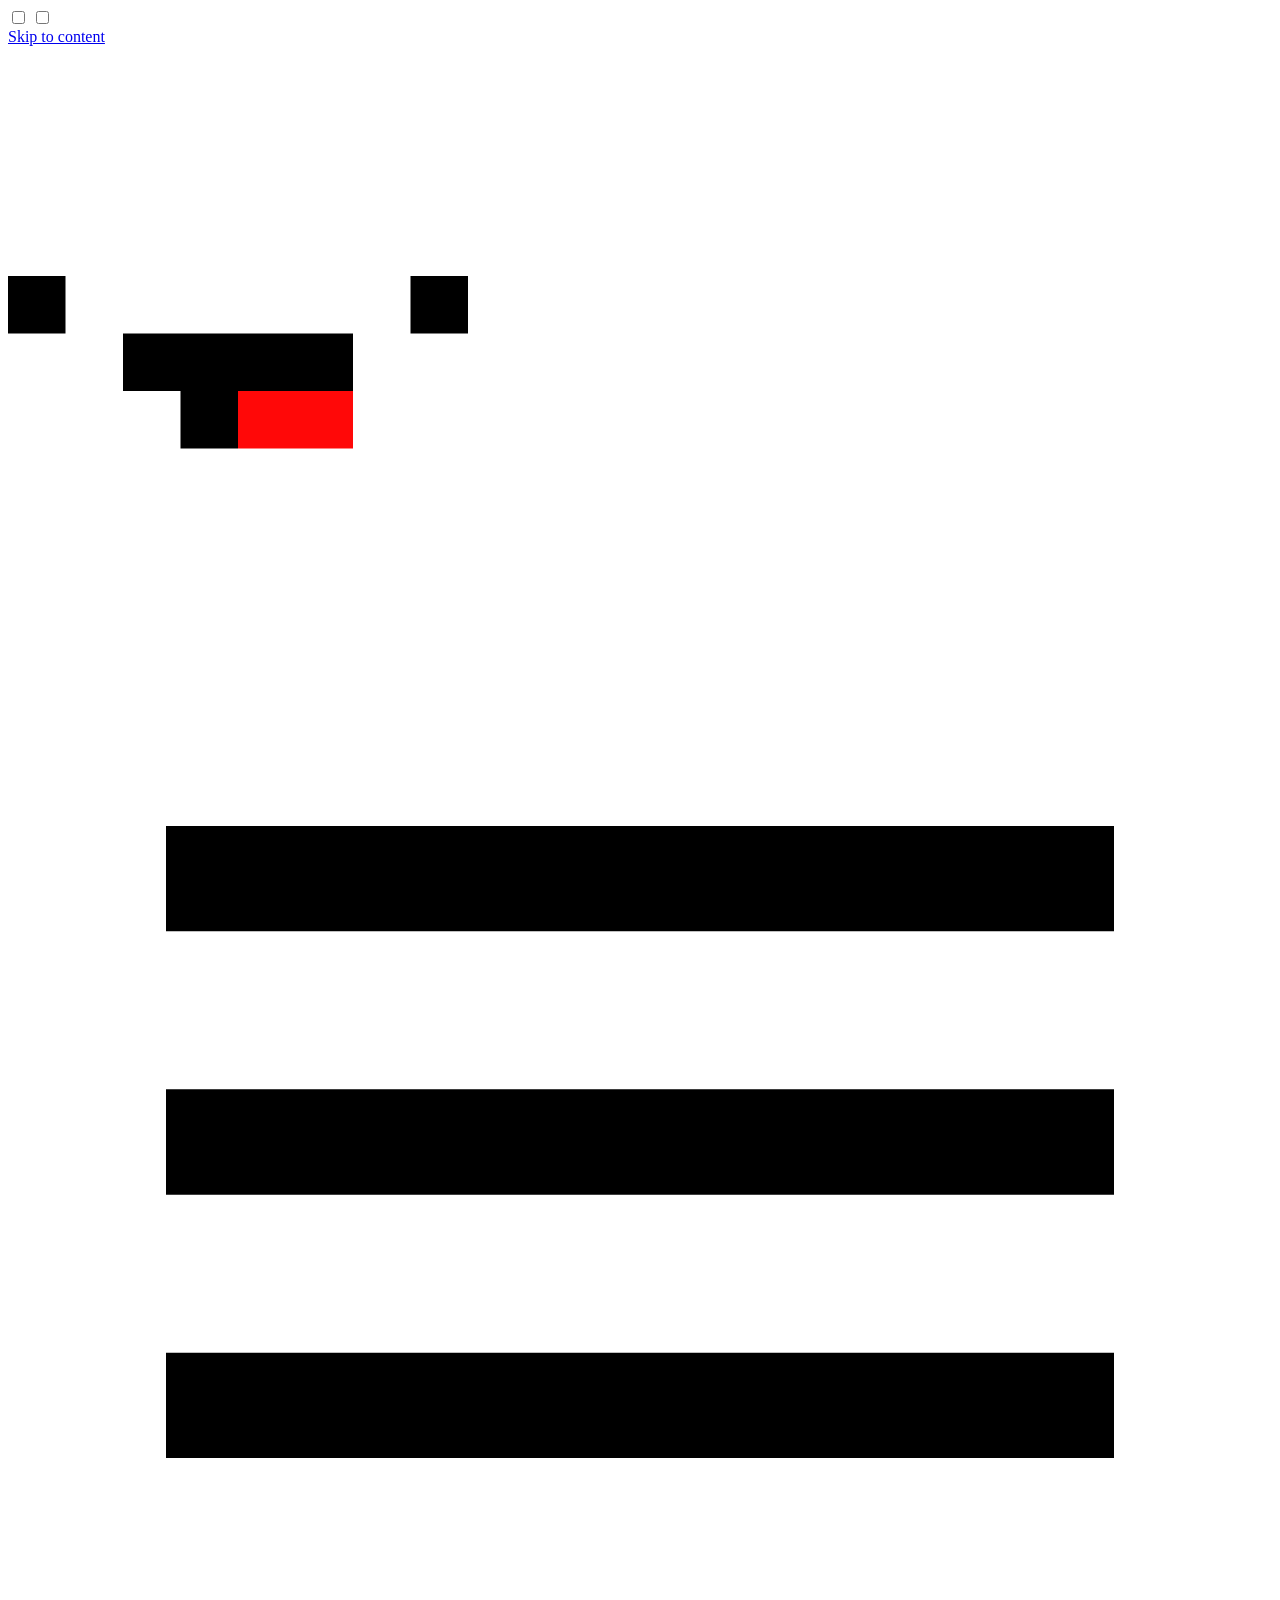
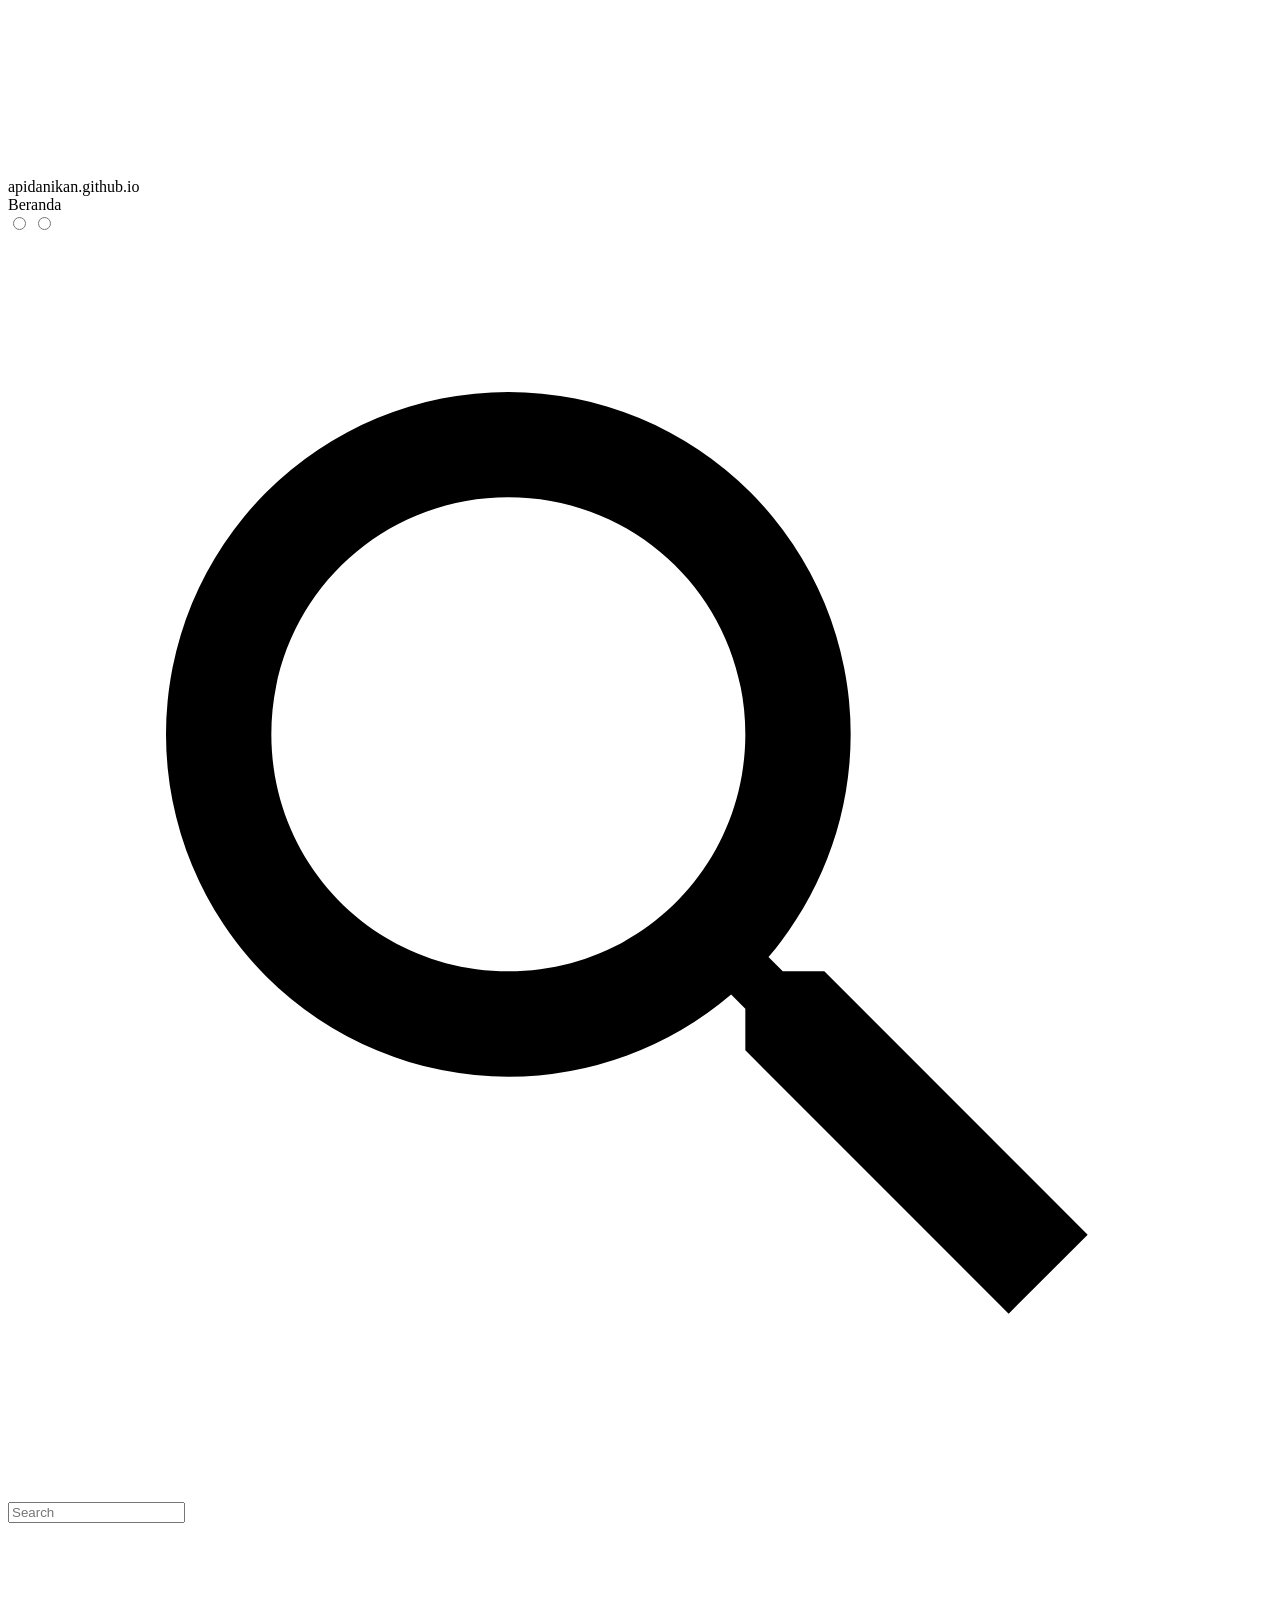
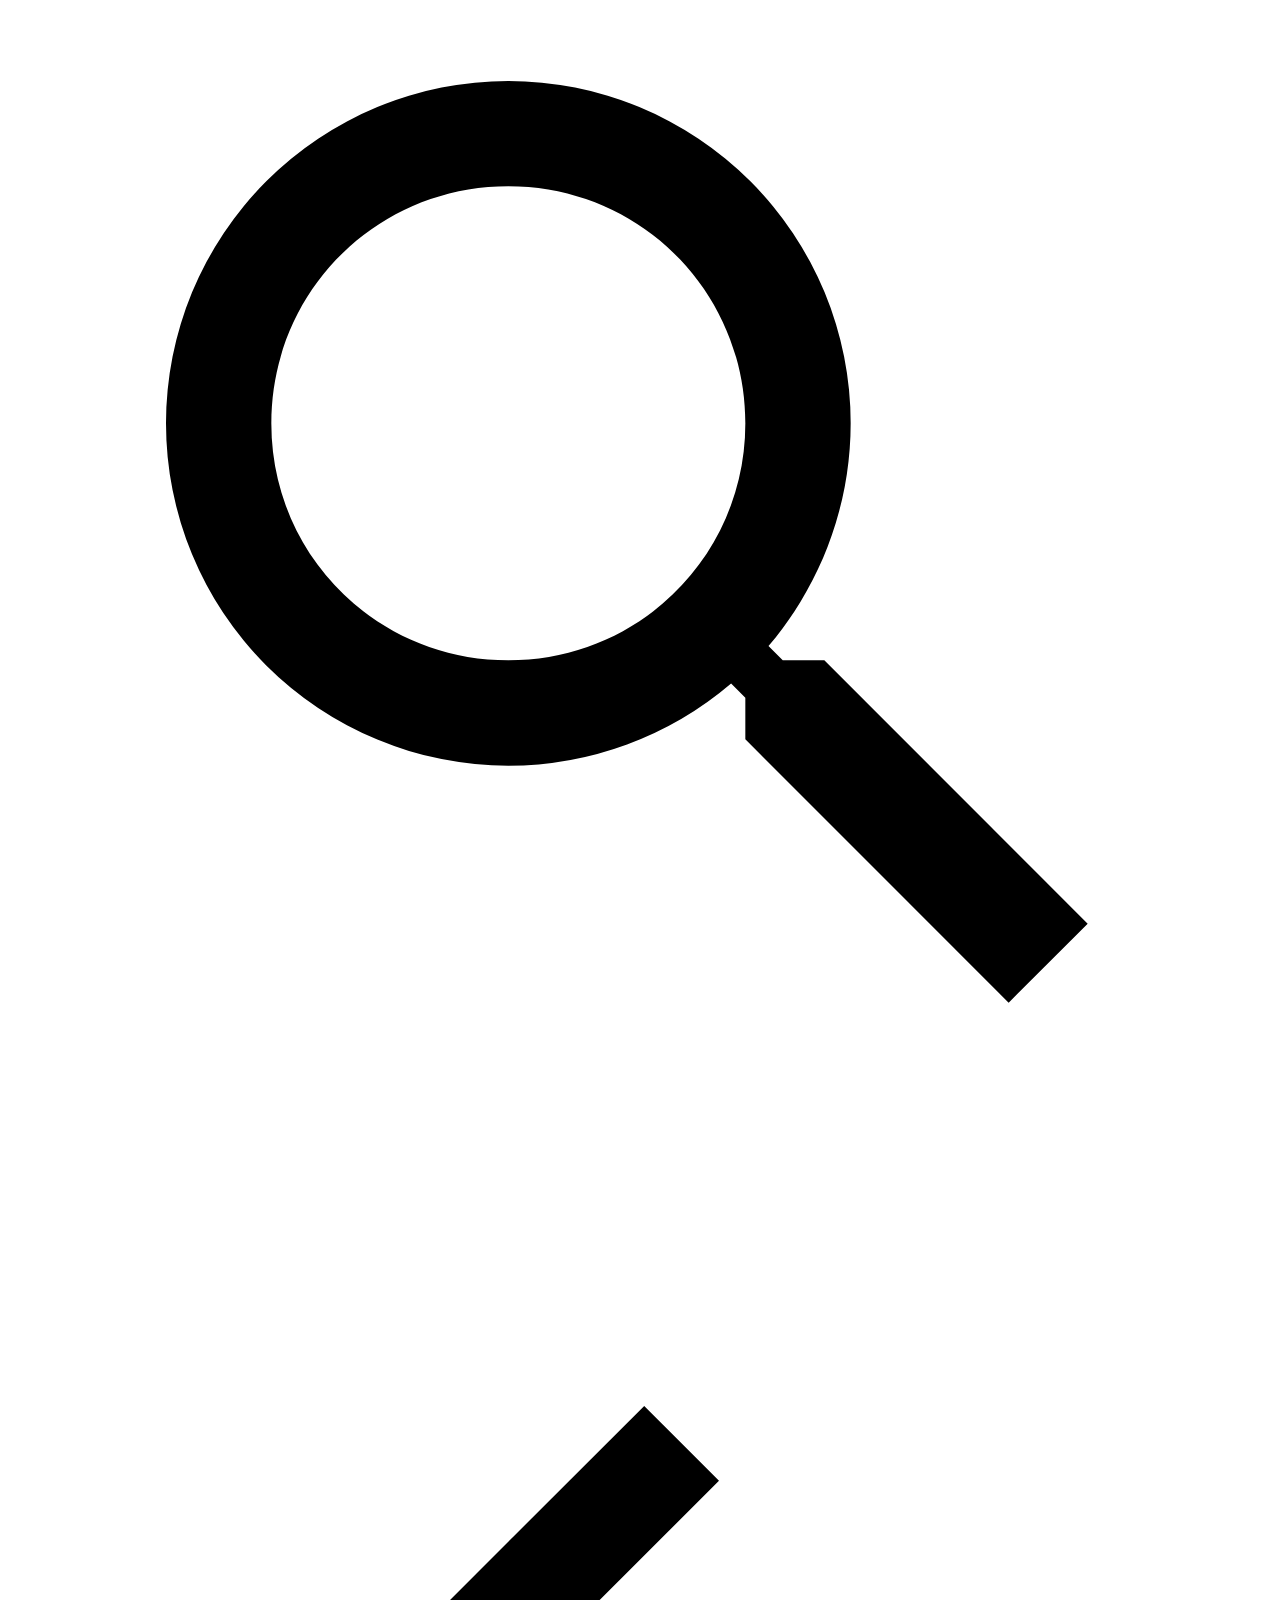
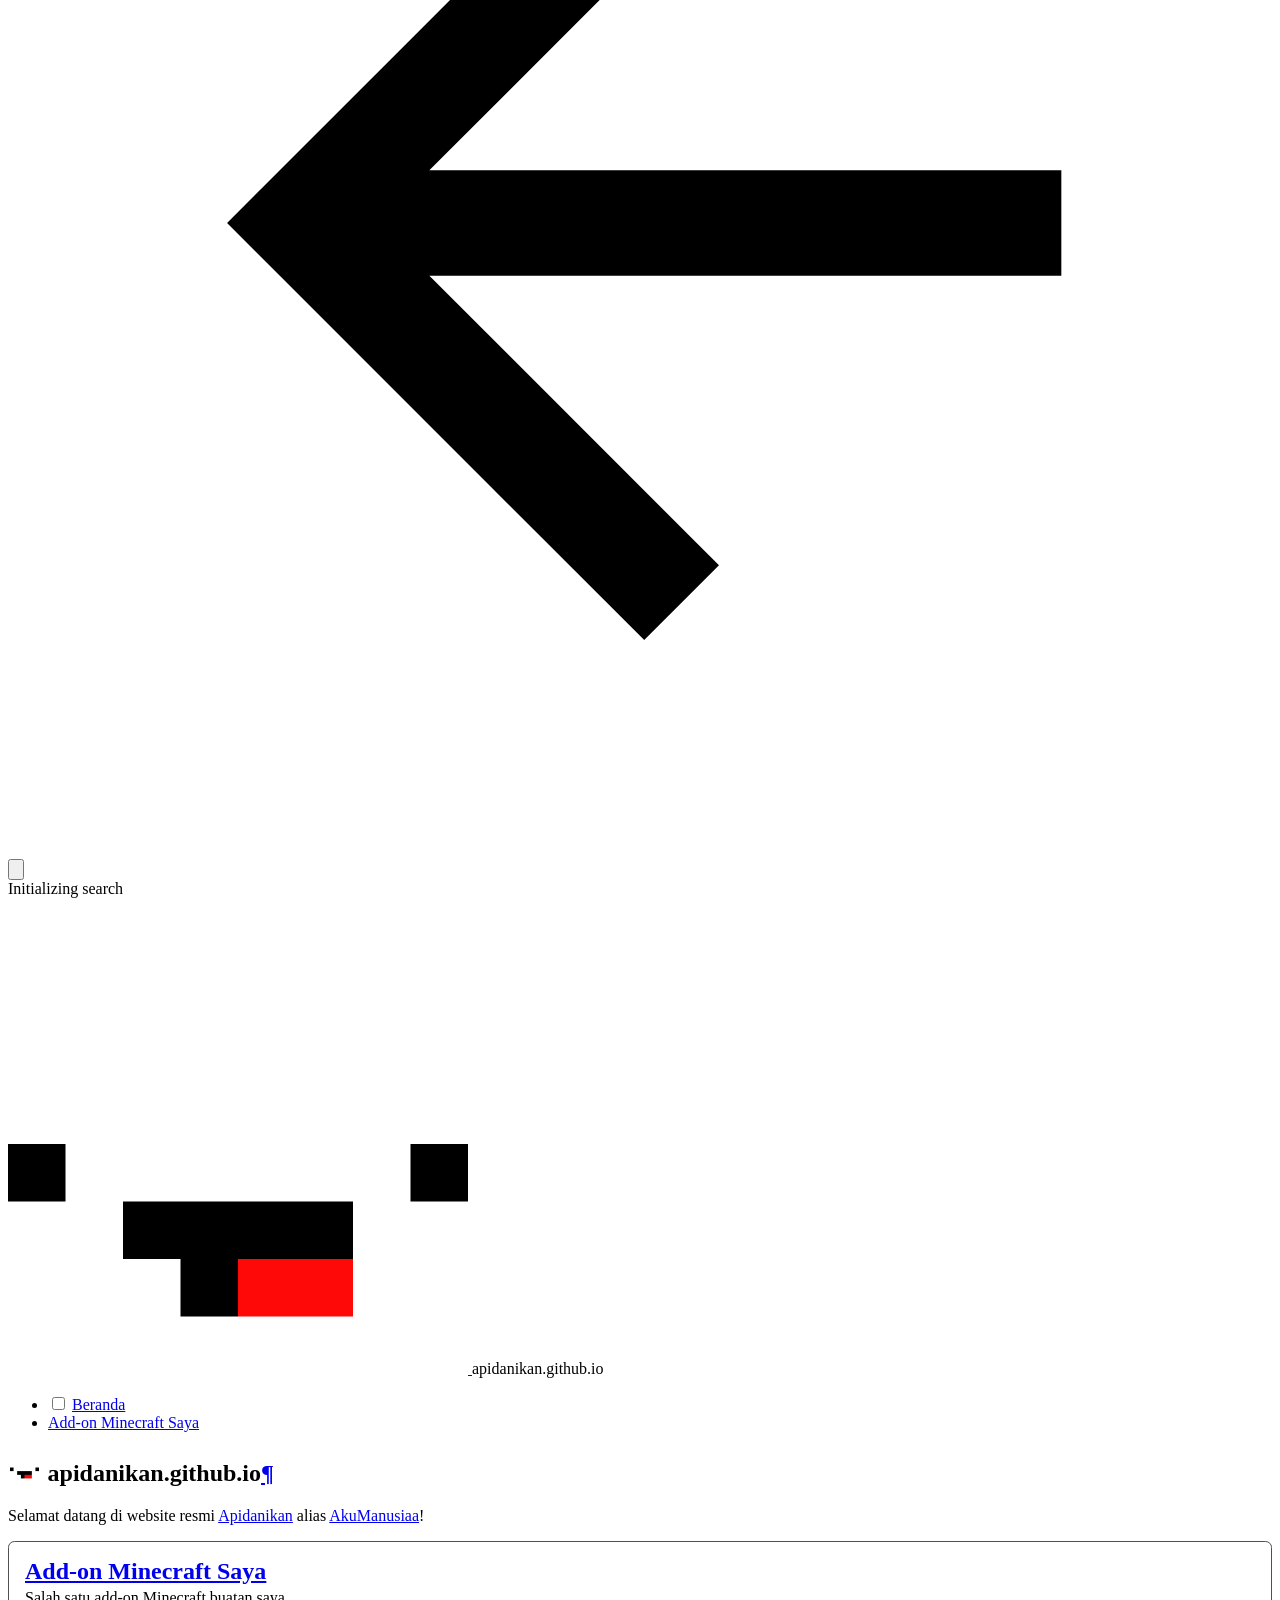
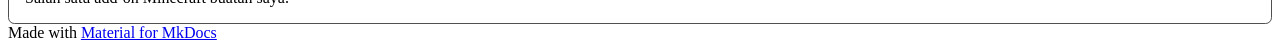
==== index.html @ 4e045475 "Deployed 02da03a with MkDocs version: 1.6.1" ====
<!doctype html>
<html lang="en" class="no-js">
  <head>
    
      <meta charset="utf-8">
      <meta name="viewport" content="width=device-width,initial-scale=1">
      
      
      
        <link rel="canonical" href="https://apidanikan.github.io/">
      
      
      
        <link rel="next" href="add-on/">
      
      
        
      
      
      <link rel="icon" href="css/user.png">
      <meta name="generator" content="mkdocs-1.6.1, mkdocs-material-9.7.2">
    
    
      
        <title>apidanikan.github.io</title>
      
    
    
      <link rel="stylesheet" href="assets/stylesheets/main.484c7ddc.min.css">
      
        
        <link rel="stylesheet" href="assets/stylesheets/palette.ab4e12ef.min.css">
      
      


    
    
      
    
    
      
        
        
        <link rel="preconnect" href="https://fonts.gstatic.com" crossorigin>
        <link rel="stylesheet" href="https://fonts.googleapis.com/css?family=Roboto:300,300i,400,400i,700,700i%7CRoboto+Mono:400,400i,700,700i&display=fallback">
        <style>:root{--md-text-font:"Roboto";--md-code-font:"Roboto Mono"}</style>
      
    
    
      <link rel="stylesheet" href="css/style.css">
    
    <script>__md_scope=new URL(".",location),__md_hash=e=>[...e].reduce(((e,_)=>(e<<5)-e+_.charCodeAt(0)),0),__md_get=(e,_=localStorage,t=__md_scope)=>JSON.parse(_.getItem(t.pathname+"."+e)),__md_set=(e,_,t=localStorage,a=__md_scope)=>{try{t.setItem(a.pathname+"."+e,JSON.stringify(_))}catch(e){}}</script>
    
      

    
    
  </head>
  
  
    
    
      
    
    
    
    
    <body dir="ltr" data-md-color-scheme="slate" data-md-color-primary="black" data-md-color-accent="blue">
  
    
    <input class="md-toggle" data-md-toggle="drawer" type="checkbox" id="__drawer" autocomplete="off">
    <input class="md-toggle" data-md-toggle="search" type="checkbox" id="__search" autocomplete="off">
    <label class="md-overlay" for="__drawer"></label>
    <div data-md-component="skip">
      
        
        <a href="#apidanikangithubio" class="md-skip">
          Skip to content
        </a>
      
    </div>
    <div data-md-component="announce">
      
    </div>
    
    
      

  

<header class="md-header md-header--shadow" data-md-component="header">
  <nav class="md-header__inner md-grid" aria-label="Header">
    <a href="." title="apidanikan.github.io" class="md-header__button md-logo" aria-label="apidanikan.github.io" data-md-component="logo">
      
  <img src="css/user.png" alt="logo">

    </a>
    <label class="md-header__button md-icon" for="__drawer">
      
      <svg xmlns="http://www.w3.org/2000/svg" viewBox="0 0 24 24"><path d="M3 6h18v2H3zm0 5h18v2H3zm0 5h18v2H3z"/></svg>
    </label>
    <div class="md-header__title" data-md-component="header-title">
      <div class="md-header__ellipsis">
        <div class="md-header__topic">
          <span class="md-ellipsis">
            apidanikan.github.io
          </span>
        </div>
        <div class="md-header__topic" data-md-component="header-topic">
          <span class="md-ellipsis">
            
              Beranda
            
          </span>
        </div>
      </div>
    </div>
    
      
        <form class="md-header__option" data-md-component="palette">
  
    
    
    
    <input class="md-option" data-md-color-media="" data-md-color-scheme="slate" data-md-color-primary="black" data-md-color-accent="blue"  aria-label="Ganti ke mode terang"  type="radio" name="__palette" id="__palette_0">
    
      <label class="md-header__button md-icon" title="Ganti ke mode terang" for="__palette_1" hidden>
        <svg xmlns="http://www.w3.org/2000/svg" viewBox="0 0 24 24"><path d="M12 18c-.89 0-1.74-.2-2.5-.55C11.56 16.5 13 14.42 13 12s-1.44-4.5-3.5-5.45C10.26 6.2 11.11 6 12 6a6 6 0 0 1 6 6 6 6 0 0 1-6 6m8-9.31V4h-4.69L12 .69 8.69 4H4v4.69L.69 12 4 15.31V20h4.69L12 23.31 15.31 20H20v-4.69L23.31 12z"/></svg>
      </label>
    
  
    
    
    
    <input class="md-option" data-md-color-media="" data-md-color-scheme="default" data-md-color-primary="white" data-md-color-accent="blue"  aria-label="Ganti ke mode gelap"  type="radio" name="__palette" id="__palette_1">
    
      <label class="md-header__button md-icon" title="Ganti ke mode gelap" for="__palette_0" hidden>
        <svg xmlns="http://www.w3.org/2000/svg" viewBox="0 0 24 24"><path d="M12 8a4 4 0 0 0-4 4 4 4 0 0 0 4 4 4 4 0 0 0 4-4 4 4 0 0 0-4-4m0 10a6 6 0 0 1-6-6 6 6 0 0 1 6-6 6 6 0 0 1 6 6 6 6 0 0 1-6 6m8-9.31V4h-4.69L12 .69 8.69 4H4v4.69L.69 12 4 15.31V20h4.69L12 23.31 15.31 20H20v-4.69L23.31 12z"/></svg>
      </label>
    
  
</form>
      
    
    
      <script>var palette=__md_get("__palette");if(palette&&palette.color){if("(prefers-color-scheme)"===palette.color.media){var media=matchMedia("(prefers-color-scheme: light)"),input=document.querySelector(media.matches?"[data-md-color-media='(prefers-color-scheme: light)']":"[data-md-color-media='(prefers-color-scheme: dark)']");palette.color.media=input.getAttribute("data-md-color-media"),palette.color.scheme=input.getAttribute("data-md-color-scheme"),palette.color.primary=input.getAttribute("data-md-color-primary"),palette.color.accent=input.getAttribute("data-md-color-accent")}for(var[key,value]of Object.entries(palette.color))document.body.setAttribute("data-md-color-"+key,value)}</script>
    
    
    
      
      
        <label class="md-header__button md-icon" for="__search">
          
          <svg xmlns="http://www.w3.org/2000/svg" viewBox="0 0 24 24"><path d="M9.5 3A6.5 6.5 0 0 1 16 9.5c0 1.61-.59 3.09-1.56 4.23l.27.27h.79l5 5-1.5 1.5-5-5v-.79l-.27-.27A6.52 6.52 0 0 1 9.5 16 6.5 6.5 0 0 1 3 9.5 6.5 6.5 0 0 1 9.5 3m0 2C7 5 5 7 5 9.5S7 14 9.5 14 14 12 14 9.5 12 5 9.5 5"/></svg>
        </label>
        <div class="md-search" data-md-component="search" role="dialog">
  <label class="md-search__overlay" for="__search"></label>
  <div class="md-search__inner" role="search">
    <form class="md-search__form" name="search">
      <input type="text" class="md-search__input" name="query" aria-label="Search" placeholder="Search" autocapitalize="off" autocorrect="off" autocomplete="off" spellcheck="false" data-md-component="search-query" required>
      <label class="md-search__icon md-icon" for="__search">
        
        <svg xmlns="http://www.w3.org/2000/svg" viewBox="0 0 24 24"><path d="M9.5 3A6.5 6.5 0 0 1 16 9.5c0 1.61-.59 3.09-1.56 4.23l.27.27h.79l5 5-1.5 1.5-5-5v-.79l-.27-.27A6.52 6.52 0 0 1 9.5 16 6.5 6.5 0 0 1 3 9.5 6.5 6.5 0 0 1 9.5 3m0 2C7 5 5 7 5 9.5S7 14 9.5 14 14 12 14 9.5 12 5 9.5 5"/></svg>
        
        <svg xmlns="http://www.w3.org/2000/svg" viewBox="0 0 24 24"><path d="M20 11v2H8l5.5 5.5-1.42 1.42L4.16 12l7.92-7.92L13.5 5.5 8 11z"/></svg>
      </label>
      <nav class="md-search__options" aria-label="Search">
        
        <button type="reset" class="md-search__icon md-icon" title="Clear" aria-label="Clear" tabindex="-1">
          
          <svg xmlns="http://www.w3.org/2000/svg" viewBox="0 0 24 24"><path d="M19 6.41 17.59 5 12 10.59 6.41 5 5 6.41 10.59 12 5 17.59 6.41 19 12 13.41 17.59 19 19 17.59 13.41 12z"/></svg>
        </button>
      </nav>
      
        <div class="md-search__suggest" data-md-component="search-suggest"></div>
      
    </form>
    <div class="md-search__output">
      <div class="md-search__scrollwrap" tabindex="0" data-md-scrollfix>
        <div class="md-search-result" data-md-component="search-result">
          <div class="md-search-result__meta">
            Initializing search
          </div>
          <ol class="md-search-result__list" role="presentation"></ol>
        </div>
      </div>
    </div>
  </div>
</div>
      
    
    
  </nav>
  
</header>
    
    <div class="md-container" data-md-component="container">
      
      
        
          
        
      
      <main class="md-main" data-md-component="main">
        <div class="md-main__inner md-grid">
          
            
              
              <div class="md-sidebar md-sidebar--primary" data-md-component="sidebar" data-md-type="navigation" >
                <div class="md-sidebar__scrollwrap">
                  <div class="md-sidebar__inner">
                    



<nav class="md-nav md-nav--primary" aria-label="Navigation" data-md-level="0">
  <label class="md-nav__title" for="__drawer">
    <a href="." title="apidanikan.github.io" class="md-nav__button md-logo" aria-label="apidanikan.github.io" data-md-component="logo">
      
  <img src="css/user.png" alt="logo">

    </a>
    apidanikan.github.io
  </label>
  
  <ul class="md-nav__list" data-md-scrollfix>
    
      
      
  
  
    
  
  
  
    <li class="md-nav__item md-nav__item--active">
      
      <input class="md-nav__toggle md-toggle" type="checkbox" id="__toc">
      
      
        
      
      
      <a href="." class="md-nav__link md-nav__link--active">
        
  
  
  <span class="md-ellipsis">
    
  
    Beranda
  

    
  </span>
  
  

      </a>
      
    </li>
  

    
      
      
  
  
  
  
    <li class="md-nav__item">
      <a href="add-on/" class="md-nav__link">
        
  
  
  <span class="md-ellipsis">
    
  
    Add-on Minecraft Saya
  

    
  </span>
  
  

      </a>
    </li>
  

    
  </ul>
</nav>
                  </div>
                </div>
              </div>
            
            
              
              <div class="md-sidebar md-sidebar--secondary" data-md-component="sidebar" data-md-type="toc" >
                <div class="md-sidebar__scrollwrap">
                  <div class="md-sidebar__inner">
                    

<nav class="md-nav md-nav--secondary" aria-label="Table of contents">
  
  
  
    
  
  
</nav>
                  </div>
                </div>
              </div>
            
          
          
            <div class="md-content" data-md-component="content">
              
              <article class="md-content__inner md-typeset">
                
                  



<h1 id="apidanikangithubio"><img class="emoji" src="css/user.png"> apidanikan.github.io<a class="headerlink" href="#apidanikangithubio" title="Permanent link">&para;</a></h1>
<p>Selamat datang di website resmi <a href="https://github.com/Apidanikan/">Apidanikan</a> alias <a href="https://github.com/Apidanikan/">AkuManusiaa</a>!</p>
<div class="card">
<h2><a href="add-on">Add-on Minecraft Saya</a></h2>
Salah satu add-on Minecraft buatan saya.
</div>












                
              </article>
            </div>
          
          
<script>var target=document.getElementById(location.hash.slice(1));target&&target.name&&(target.checked=target.name.startsWith("__tabbed_"))</script>
        </div>
        
      </main>
      
        <footer class="md-footer">
  
  <div class="md-footer-meta md-typeset">
    <div class="md-footer-meta__inner md-grid">
      <div class="md-copyright">
  
  
    Made with
    <a href="https://squidfunk.github.io/mkdocs-material/" target="_blank" rel="noopener">
      Material for MkDocs
    </a>
  
</div>
      
    </div>
  </div>
</footer>
      
    </div>
    <div class="md-dialog" data-md-component="dialog">
      <div class="md-dialog__inner md-typeset"></div>
    </div>
    
    
    
      
      
      <script id="__config" type="application/json">{"annotate": null, "base": ".", "features": ["navigation.instant", "navigation.indexes", "search.suggest"], "search": "assets/javascripts/workers/search.2c215733.min.js", "tags": null, "translations": {"clipboard.copied": "Copied to clipboard", "clipboard.copy": "Copy to clipboard", "search.result.more.one": "1 more on this page", "search.result.more.other": "# more on this page", "search.result.none": "No matching documents", "search.result.one": "1 matching document", "search.result.other": "# matching documents", "search.result.placeholder": "Type to start searching", "search.result.term.missing": "Missing", "select.version": "Select version"}, "version": null}</script>
    
    
      <script src="assets/javascripts/bundle.79ae519e.min.js"></script>
      
    
  </body>
</html>
---- assets/stylesheets/main.484c7ddc.min.css ----
@charset "UTF-8";html{-webkit-text-size-adjust:none;-moz-text-size-adjust:none;text-size-adjust:none;box-sizing:border-box}*,:after,:before{box-sizing:inherit}@media (prefers-reduced-motion){*,:after,:before{transition:none!important}}body{margin:0}a,button,input,label{-webkit-tap-highlight-color:transparent}a{color:inherit;text-decoration:none}hr{border:0;box-sizing:initial;display:block;height:.05rem;overflow:visible;padding:0}small{font-size:80%}sub,sup{line-height:1em}img{border-style:none}table{border-collapse:initial;border-spacing:0}td,th{font-weight:400;vertical-align:top}button{background:#0000;border:0;font-family:inherit;font-size:inherit;margin:0;padding:0}input{border:0;outline:none}:root{--md-primary-fg-color:#4051b5;--md-primary-fg-color--light:#5d6cc0;--md-primary-fg-color--dark:#303fa1;--md-primary-bg-color:#fff;--md-primary-bg-color--light:#ffffffb3;--md-accent-fg-color:#526cfe;--md-accent-fg-color--transparent:#526cfe1a;--md-accent-bg-color:#fff;--md-accent-bg-color--light:#ffffffb3}[data-md-color-scheme=default]{color-scheme:light}[data-md-color-scheme=default] img[src$="#gh-dark-mode-only"],[data-md-color-scheme=default] img[src$="#only-dark"]{display:none}:root,[data-md-color-scheme=default]{--md-hue:225deg;--md-default-fg-color:#000000de;--md-default-fg-color--light:#0000008a;--md-default-fg-color--lighter:#00000052;--md-default-fg-color--lightest:#00000012;--md-default-bg-color:#fff;--md-default-bg-color--light:#ffffffb3;--md-default-bg-color--lighter:#ffffff4d;--md-default-bg-color--lightest:#ffffff1f;--md-code-fg-color:#36464e;--md-code-bg-color:#f5f5f5;--md-code-bg-color--light:#f5f5f5b3;--md-code-bg-color--lighter:#f5f5f54d;--md-code-hl-color:#4287ff;--md-code-hl-color--light:#4287ff1a;--md-code-hl-number-color:#d52a2a;--md-code-hl-special-color:#db1457;--md-code-hl-function-color:#a846b9;--md-code-hl-constant-color:#6e59d9;--md-code-hl-keyword-color:#3f6ec6;--md-code-hl-string-color:#1c7d4d;--md-code-hl-name-color:var(--md-code-fg-color);--md-code-hl-operator-color:var(--md-default-fg-color--light);--md-code-hl-punctuation-color:var(--md-default-fg-color--light);--md-code-hl-comment-color:var(--md-default-fg-color--light);--md-code-hl-generic-color:var(--md-default-fg-color--light);--md-code-hl-variable-color:var(--md-default-fg-color--light);--md-typeset-color:var(--md-default-fg-color);--md-typeset-a-color:var(--md-primary-fg-color);--md-typeset-del-color:#f5503d26;--md-typeset-ins-color:#0bd57026;--md-typeset-kbd-color:#fafafa;--md-typeset-kbd-accent-color:#fff;--md-typeset-kbd-border-color:#b8b8b8;--md-typeset-mark-color:#ffff0080;--md-typeset-table-color:#0000001f;--md-typeset-table-color--light:rgba(0,0,0,.035);--md-admonition-fg-color:var(--md-default-fg-color);--md-admonition-bg-color:var(--md-default-bg-color);--md-warning-fg-color:#000000de;--md-warning-bg-color:#ff9;--md-footer-fg-color:#fff;--md-footer-fg-color--light:#ffffffb3;--md-footer-fg-color--lighter:#ffffff73;--md-footer-bg-color:#000000de;--md-footer-bg-color--dark:#00000052;--md-shadow-z1:0 0.2rem 0.5rem #0000000d,0 0 0.05rem #0000001a;--md-shadow-z2:0 0.2rem 0.5rem #0000001a,0 0 0.05rem #00000040;--md-shadow-z3:0 0.2rem 0.5rem #0003,0 0 0.05rem #00000059}.md-icon svg{fill:currentcolor;display:block;height:1.2rem;width:1.2rem}body{-webkit-font-smoothing:antialiased;-moz-osx-font-smoothing:grayscale;--md-text-font-family:var(--md-text-font,_),-apple-system,BlinkMacSystemFont,Helvetica,Arial,sans-serif;--md-code-font-family:var(--md-code-font,_),SFMono-Regular,Consolas,Menlo,monospace}aside,body,input{font-feature-settings:"kern","liga";color:var(--md-typeset-color);font-family:var(--md-text-font-family)}code,kbd,pre{font-feature-settings:"kern";font-family:var(--md-code-font-family)}:root{--md-typeset-table-sort-icon:url('data:image/svg+xml;charset=utf-8,<svg xmlns="http://www.w3.org/2000/svg" viewBox="0 0 24 24"><path d="m18 21-4-4h3V7h-3l4-4 4 4h-3v10h3M2 19v-2h10v2M2 13v-2h7v2M2 7V5h4v2z"/></svg>');--md-typeset-table-sort-icon--asc:url('data:image/svg+xml;charset=utf-8,<svg xmlns="http://www.w3.org/2000/svg" viewBox="0 0 24 24"><path d="M19 17h3l-4 4-4-4h3V3h2M2 17h10v2H2M6 5v2H2V5m0 6h7v2H2z"/></svg>');--md-typeset-table-sort-icon--desc:url('data:image/svg+xml;charset=utf-8,<svg xmlns="http://www.w3.org/2000/svg" viewBox="0 0 24 24"><path d="M19 7h3l-4-4-4 4h3v14h2M2 17h10v2H2M6 5v2H2V5m0 6h7v2H2z"/></svg>')}.md-typeset{-webkit-print-color-adjust:exact;color-adjust:exact;font-size:.8rem;line-height:1.6;overflow-wrap:break-word}@media print{.md-typeset{font-size:.68rem}}.md-typeset blockquote,.md-typeset dl,.md-typeset figure,.md-typeset ol,.md-typeset pre,.md-typeset ul{margin-bottom:1em;margin-top:1em}.md-typeset h1{color:var(--md-default-fg-color--light);font-size:2em;line-height:1.3;margin:0 0 1.25em}.md-typeset h1,.md-typeset h2{font-weight:300;letter-spacing:-.01em}.md-typeset h2{font-size:1.5625em;line-height:1.4;margin:1.6em 0 .64em}.md-typeset h3{font-size:1.25em;font-weight:400;letter-spacing:-.01em;line-height:1.5;margin:1.6em 0 .8em}.md-typeset h2+h3{margin-top:.8em}.md-typeset h4{font-weight:700;letter-spacing:-.01em;margin:1em 0}.md-typeset h5,.md-typeset h6{color:var(--md-default-fg-color--light);font-size:.8em;font-weight:700;letter-spacing:-.01em;margin:1.25em 0}.md-typeset h5{text-transform:uppercase}.md-typeset h5 code{text-transform:none}.md-typeset hr{border-bottom:.05rem solid var(--md-default-fg-color--lightest);display:flow-root;margin:1.5em 0}.md-typeset a{color:var(--md-typeset-a-color);word-break:break-word}.md-typeset a,.md-typeset a:before{transition:color 125ms}.md-typeset a:focus,.md-typeset a:hover{color:var(--md-accent-fg-color)}.md-typeset a:focus code,.md-typeset a:hover code{background-color:var(--md-accent-fg-color--transparent);color:var(--md-accent-fg-color)}.md-typeset a code{color:var(--md-typeset-a-color)}.md-typeset a.focus-visible{outline-color:var(--md-accent-fg-color);outline-offset:.2rem}.md-typeset code,.md-typeset kbd,.md-typeset pre{color:var(--md-code-fg-color);direction:ltr;font-variant-ligatures:none;transition:background-color 125ms}@media print{.md-typeset code,.md-typeset kbd,.md-typeset pre{white-space:pre-wrap}}.md-typeset code{background-color:var(--md-code-bg-color);border-radius:.1rem;-webkit-box-decoration-break:clone;box-decoration-break:clone;font-size:.85em;padding:0 .2941176471em;transition:color 125ms,background-color 125ms;word-break:break-word}.md-typeset code:not(.focus-visible){-webkit-tap-highlight-color:transparent;outline:none}.md-typeset pre{display:flow-root;line-height:1.4;position:relative}.md-typeset pre>code{-webkit-box-decoration-break:slice;box-decoration-break:slice;box-shadow:none;display:block;margin:0;outline-color:var(--md-accent-fg-color);overflow:auto;padding:.7720588235em 1.1764705882em;scrollbar-color:var(--md-default-fg-color--lighter) #0000;scrollbar-width:thin;touch-action:auto;word-break:normal}.md-typeset pre>code:hover{scrollbar-color:var(--md-accent-fg-color) #0000}.md-typeset pre>code::-webkit-scrollbar{height:.2rem;width:.2rem}.md-typeset pre>code::-webkit-scrollbar-thumb{background-color:var(--md-default-fg-color--lighter)}.md-typeset pre>code::-webkit-scrollbar-thumb:hover{background-color:var(--md-accent-fg-color)}.md-typeset kbd{background-color:var(--md-typeset-kbd-color);border-radius:.1rem;box-shadow:0 .1rem 0 .05rem var(--md-typeset-kbd-border-color),0 .1rem 0 var(--md-typeset-kbd-border-color),0 -.1rem .2rem var(--md-typeset-kbd-accent-color) inset;color:var(--md-default-fg-color);display:inline-block;font-size:.75em;padding:0 .6666666667em;vertical-align:text-top;word-break:break-word}.md-typeset mark{background-color:var(--md-typeset-mark-color);-webkit-box-decoration-break:clone;box-decoration-break:clone;color:inherit;word-break:break-word}.md-typeset abbr{cursor:help;text-decoration:none}.md-typeset [data-preview],.md-typeset abbr{border-bottom:.05rem dotted var(--md-default-fg-color--light)}.md-typeset small{opacity:.75}[dir=ltr] .md-typeset sub,[dir=ltr] .md-typeset sup{margin-left:.078125em}[dir=rtl] .md-typeset sub,[dir=rtl] .md-typeset sup{margin-right:.078125em}[dir=ltr] .md-typeset blockquote{padding-left:.6rem}[dir=rtl] .md-typeset blockquote{padding-right:.6rem}[dir=ltr] .md-typeset blockquote{border-left:.2rem solid var(--md-default-fg-color--lighter)}[dir=rtl] .md-typeset blockquote{border-right:.2rem solid var(--md-default-fg-color--lighter)}.md-typeset blockquote{color:var(--md-default-fg-color--light);margin-left:0;margin-right:0}.md-typeset ul{list-style-type:disc}.md-typeset ul[type]{list-style-type:revert-layer}[dir=ltr] .md-typeset ol,[dir=ltr] .md-typeset ul{margin-left:.625em}[dir=rtl] .md-typeset ol,[dir=rtl] .md-typeset ul{margin-right:.625em}.md-typeset ol,.md-typeset ul{padding:0}.md-typeset ol:not([hidden]),.md-typeset ul:not([hidden]){display:flow-root}.md-typeset ol ol,.md-typeset ul ol{list-style-type:lower-alpha}.md-typeset ol ol ol,.md-typeset ul ol ol{list-style-type:lower-roman}.md-typeset ol ol ol ol,.md-typeset ul ol ol ol{list-style-type:upper-alpha}.md-typeset ol ol ol ol ol,.md-typeset ul ol ol ol ol{list-style-type:upper-roman}.md-typeset ol[type],.md-typeset ul[type]{list-style-type:revert-layer}[dir=ltr] .md-typeset ol li,[dir=ltr] .md-typeset ul li{margin-left:1.25em}[dir=rtl] .md-typeset ol li,[dir=rtl] .md-typeset ul li{margin-right:1.25em}.md-typeset ol li,.md-typeset ul li{margin-bottom:.5em}.md-typeset ol li blockquote,.md-typeset ol li p,.md-typeset ul li blockquote,.md-typeset ul li p{margin:.5em 0}.md-typeset ol li:last-child,.md-typeset ul li:last-child{margin-bottom:0}[dir=ltr] .md-typeset ol li ol,[dir=ltr] .md-typeset ol li ul,[dir=ltr] .md-typeset ul li ol,[dir=ltr] .md-typeset ul li ul{margin-left:.625em}[dir=rtl] .md-typeset ol li ol,[dir=rtl] .md-typeset ol li ul,[dir=rtl] .md-typeset ul li ol,[dir=rtl] .md-typeset ul li ul{margin-right:.625em}.md-typeset ol li ol,.md-typeset ol li ul,.md-typeset ul li ol,.md-typeset ul li ul{margin-bottom:.5em;margin-top:.5em}[dir=ltr] .md-typeset dd{margin-left:1.875em}[dir=rtl] .md-typeset dd{margin-right:1.875em}.md-typeset dd{margin-bottom:1.5em;margin-top:1em}.md-typeset img,.md-typeset svg,.md-typeset video{height:auto;max-width:100%}.md-typeset img[align=left]{margin:1em 1em 1em 0}.md-typeset img[align=right]{margin:1em 0 1em 1em}.md-typeset img[align]:only-child{margin-top:0}.md-typeset figure{display:flow-root;margin:1em auto;max-width:100%;text-align:center;width:fit-content}.md-typeset figure img{display:block;margin:0 auto}.md-typeset figcaption{font-style:italic;margin:1em auto;max-width:24rem}.md-typeset iframe{max-width:100%}.md-typeset table:not([class]){background-color:var(--md-default-bg-color);border:.05rem solid var(--md-typeset-table-color);border-radius:.1rem;display:inline-block;font-size:.64rem;max-width:100%;overflow:auto;touch-action:auto}@media print{.md-typeset table:not([class]){display:table}}.md-typeset table:not([class])+*{margin-top:1.5em}.md-typeset table:not([class]) td>:first-child,.md-typeset table:not([class]) th>:first-child{margin-top:0}.md-typeset table:not([class]) td>:last-child,.md-typeset table:not([class]) th>:last-child{margin-bottom:0}.md-typeset table:not([class]) td:not([align]),.md-typeset table:not([class]) th:not([align]){text-align:left}[dir=rtl] .md-typeset table:not([class]) td:not([align]),[dir=rtl] .md-typeset table:not([class]) th:not([align]){text-align:right}.md-typeset table:not([class]) th{font-weight:700;min-width:5rem;padding:.9375em 1.25em;vertical-align:top}.md-typeset table:not([class]) td{border-top:.05rem solid var(--md-typeset-table-color);padding:.9375em 1.25em;vertical-align:top}.md-typeset table:not([class]) tbody tr{transition:background-color 125ms}.md-typeset table:not([class]) tbody tr:hover{background-color:var(--md-typeset-table-color--light);box-shadow:0 .05rem 0 var(--md-default-bg-color) inset}.md-typeset table:not([class]) a{word-break:normal}.md-typeset table th[role=columnheader]{cursor:pointer}[dir=ltr] .md-typeset table th[role=columnheader]:after{margin-left:.5em}[dir=rtl] .md-typeset table th[role=columnheader]:after{margin-right:.5em}.md-typeset table th[role=columnheader]:after{content:"";display:inline-block;height:1.2em;-webkit-mask-image:var(--md-typeset-table-sort-icon);mask-image:var(--md-typeset-table-sort-icon);-webkit-mask-repeat:no-repeat;mask-repeat:no-repeat;-webkit-mask-size:contain;mask-size:contain;transition:background-color 125ms;vertical-align:text-bottom;width:1.2em}.md-typeset table th[role=columnheader]:hover:after{background-color:var(--md-default-fg-color--lighter)}.md-typeset table th[role=columnheader][aria-sort=ascending]:after{background-color:var(--md-default-fg-color--light);-webkit-mask-image:var(--md-typeset-table-sort-icon--asc);mask-image:var(--md-typeset-table-sort-icon--asc)}.md-typeset table th[role=columnheader][aria-sort=descending]:after{background-color:var(--md-default-fg-color--light);-webkit-mask-image:var(--md-typeset-table-sort-icon--desc);mask-image:var(--md-typeset-table-sort-icon--desc)}.md-typeset__scrollwrap{margin:1em -.8rem;overflow-x:auto;touch-action:auto}.md-typeset__table{display:inline-block;margin-bottom:.5em;padding:0 .8rem}@media print{.md-typeset__table{display:block}}html .md-typeset__table table{display:table;margin:0;overflow:hidden;width:100%}@media screen and (max-width:44.984375em){.md-content__inner>pre{margin:1em -.8rem}.md-content__inner>pre code{border-radius:0}}.md-typeset .md-author{border-radius:100%;display:block;flex-shrink:0;height:1.6rem;overflow:hidden;position:relative;transition:color 125ms,transform 125ms;width:1.6rem}.md-typeset .md-author img{display:block}.md-typeset .md-author--more{background:var(--md-default-fg-color--lightest);color:var(--md-default-fg-color--lighter);font-size:.6rem;font-weight:700;line-height:1.6rem;text-align:center}.md-typeset .md-author--long{height:2.4rem;width:2.4rem}.md-typeset a.md-author{transform:scale(1)}.md-typeset a.md-author img{border-radius:100%;filter:grayscale(100%) opacity(75%);transition:filter 125ms}.md-typeset a.md-author:focus,.md-typeset a.md-author:hover{transform:scale(1.1);z-index:1}.md-typeset a.md-author:focus img,.md-typeset a.md-author:hover img{filter:grayscale(0)}.md-banner{background-color:var(--md-footer-bg-color);color:var(--md-footer-fg-color);overflow:auto}@media print{.md-banner{display:none}}.md-banner--warning{background-color:var(--md-warning-bg-color);color:var(--md-warning-fg-color)}.md-banner__inner{font-size:.7rem;margin:.6rem auto;padding:0 .8rem}[dir=ltr] .md-banner__button{float:right}[dir=rtl] .md-banner__button{float:left}.md-banner__button{color:inherit;cursor:pointer;transition:opacity .25s}.no-js .md-banner__button{display:none}.md-banner__button:hover{opacity:.7}html{font-size:125%;height:100%;overflow-x:hidden}@media screen and (min-width:100em){html{font-size:137.5%}}@media screen and (min-width:125em){html{font-size:150%}}body{background-color:var(--md-default-bg-color);display:flex;flex-direction:column;font-size:.5rem;min-height:100%;position:relative;width:100%}@media print{body{display:block}}@media screen and (max-width:59.984375em){body[data-md-scrolllock]{position:fixed}}.md-grid{margin-left:auto;margin-right:auto;max-width:61rem}.md-container{display:flex;flex-direction:column;flex-grow:1}@media print{.md-container{display:block}}.md-main{flex-grow:1}.md-main__inner{display:flex;height:100%;margin-top:1.5rem}.md-ellipsis{overflow:hidden;text-overflow:ellipsis}.md-toggle{display:none}.md-option{height:0;opacity:0;position:absolute;width:0}.md-option:checked+label:not([hidden]){display:block}.md-option.focus-visible+label{outline-color:var(--md-accent-fg-color);outline-style:auto}.md-skip{background-color:var(--md-default-fg-color);border-radius:.1rem;color:var(--md-default-bg-color);font-size:.64rem;margin:.5rem;opacity:0;outline-color:var(--md-accent-fg-color);padding:.3rem .5rem;position:fixed;transform:translateY(.4rem);z-index:-1}.md-skip:focus{opacity:1;transform:translateY(0);transition:transform .25s cubic-bezier(.4,0,.2,1),opacity 175ms 75ms;z-index:10}@page{margin:25mm}:root{--md-clipboard-icon:url('data:image/svg+xml;charset=utf-8,<svg xmlns="http://www.w3.org/2000/svg" viewBox="0 0 24 24"><path d="M19 21H8V7h11m0-2H8a2 2 0 0 0-2 2v14a2 2 0 0 0 2 2h11a2 2 0 0 0 2-2V7a2 2 0 0 0-2-2m-3-4H4a2 2 0 0 0-2 2v14h2V3h12z"/></svg>')}.md-clipboard{border-radius:.1rem;color:var(--md-default-fg-color--lightest);cursor:pointer;height:1.5em;outline-color:var(--md-accent-fg-color);outline-offset:.1rem;transition:color .25s;width:1.5em;z-index:1}@media print{.md-clipboard{display:none}}.md-clipboard:not(.focus-visible){-webkit-tap-highlight-color:transparent;outline:none}:hover>.md-clipboard{color:var(--md-default-fg-color--light)}.md-clipboard:focus,.md-clipboard:hover{color:var(--md-accent-fg-color)}.md-clipboard:after{background-color:currentcolor;content:"";display:block;height:1.125em;margin:0 auto;-webkit-mask-image:var(--md-clipboard-icon);mask-image:var(--md-clipboard-icon);-webkit-mask-position:center;mask-position:center;-webkit-mask-repeat:no-repeat;mask-repeat:no-repeat;-webkit-mask-size:contain;mask-size:contain;width:1.125em}.md-clipboard--inline{cursor:pointer}.md-clipboard--inline code{transition:color .25s,background-color .25s}.md-clipboard--inline:focus code,.md-clipboard--inline:hover code{background-color:var(--md-accent-fg-color--transparent);color:var(--md-accent-fg-color)}:root{--md-code-select-icon:url('data:image/svg+xml;charset=utf-8,<svg xmlns="http://www.w3.org/2000/svg" viewBox="0 0 24 24"><path d="M19 19h-4v2h4c1.1 0 2-.9 2-2v-4h-2m0-12h-4v2h4v4h2V5c0-1.1-.9-2-2-2M5 5h4V3H5c-1.1 0-2 .9-2 2v4h2m0 6H3v4c0 1.1.9 2 2 2h4v-2H5zm2-4h2v2H7zm4 0h2v2h-2zm4 0h2v2h-2zM7 7h2v2H7zm4 0h2v2h-2zm4 0h2v2h-2zm-8 8h2v2H7zm4 0h2v2h-2zm4 0h2v2h-2z"/></svg>');--md-code-copy-icon:url('data:image/svg+xml;charset=utf-8,<svg xmlns="http://www.w3.org/2000/svg" viewBox="0 0 24 24"><path d="M19 21H8V7h11m0-2H8a2 2 0 0 0-2 2v14a2 2 0 0 0 2 2h11a2 2 0 0 0 2-2V7a2 2 0 0 0-2-2m-3-4H4a2 2 0 0 0-2 2v14h2V3h12z"/></svg>')}.md-typeset .md-code__content{display:grid}.md-code__nav{background-color:var(--md-code-bg-color--lighter);border-radius:.1rem;display:flex;gap:.2rem;padding:.2rem;position:absolute;right:.25em;top:.25em;transition:background-color .25s;z-index:1}:hover>.md-code__nav{background-color:var(--md-code-bg-color--light)}.md-code__button{color:var(--md-default-fg-color--lightest);cursor:pointer;display:block;height:1.5em;outline-color:var(--md-accent-fg-color);outline-offset:.1rem;transition:color .25s;width:1.5em}:hover>*>.md-code__button{color:var(--md-default-fg-color--light)}.md-code__button.focus-visible,.md-code__button:hover{color:var(--md-accent-fg-color)}.md-code__button--active{color:var(--md-default-fg-color)!important}.md-code__button:after{background-color:currentcolor;content:"";display:block;height:1.125em;margin:0 auto;-webkit-mask-position:center;mask-position:center;-webkit-mask-repeat:no-repeat;mask-repeat:no-repeat;-webkit-mask-size:contain;mask-size:contain;width:1.125em}.md-code__button[data-md-type=select]:after{-webkit-mask-image:var(--md-code-select-icon);mask-image:var(--md-code-select-icon)}.md-code__button[data-md-type=copy]:after{-webkit-mask-image:var(--md-code-copy-icon);mask-image:var(--md-code-copy-icon)}@keyframes consent{0%{opacity:0;transform:translateY(100%)}to{opacity:1;transform:translateY(0)}}@keyframes overlay{0%{opacity:0}to{opacity:1}}.md-consent__overlay{animation:overlay .25s both;-webkit-backdrop-filter:blur(.1rem);backdrop-filter:blur(.1rem);background-color:#0000008a;height:100%;opacity:1;position:fixed;top:0;width:100%;z-index:5}.md-consent__inner{animation:consent .5s cubic-bezier(.1,.7,.1,1) both;background-color:var(--md-default-bg-color);border:0;border-radius:.1rem;bottom:0;box-shadow:0 0 .2rem #0000001a,0 .2rem .4rem #0003;max-height:100%;overflow:auto;padding:0;position:fixed;width:100%;z-index:5}.md-consent__form{padding:.8rem}.md-consent__settings{display:none;margin:1em 0}input:checked+.md-consent__settings{display:block}.md-consent__controls{margin-bottom:.8rem}.md-typeset .md-consent__controls .md-button{display:inline}@media screen and (max-width:44.984375em){.md-typeset .md-consent__controls .md-button{display:block;margin-top:.4rem;text-align:center;width:100%}}.md-consent label{cursor:pointer}.md-content{flex-grow:1;min-width:0}.md-content__inner{margin:0 .8rem 1.2rem;padding-top:.6rem}@media screen and (min-width:76.25em){[dir=ltr] .md-sidebar--primary:not([hidden])~.md-content>.md-content__inner{margin-left:1.2rem}[dir=ltr] .md-sidebar--secondary:not([hidden])~.md-content>.md-content__inner,[dir=rtl] .md-sidebar--primary:not([hidden])~.md-content>.md-content__inner{margin-right:1.2rem}[dir=rtl] .md-sidebar--secondary:not([hidden])~.md-content>.md-content__inner{margin-left:1.2rem}}.md-content__inner:before{content:"";display:block;height:.4rem}.md-content__inner>:last-child{margin-bottom:0}[dir=ltr] .md-content__button{float:right}[dir=rtl] .md-content__button{float:left}[dir=ltr] .md-content__button{margin-left:.4rem}[dir=rtl] .md-content__button{margin-right:.4rem}.md-content__button{margin:.4rem 0;padding:0}@media print{.md-content__button{display:none}}.md-typeset .md-content__button{color:var(--md-default-fg-color--lighter)}.md-content__button svg{display:inline;vertical-align:top}[dir=rtl] .md-content__button svg{transform:scaleX(-1)}[dir=ltr] .md-dialog{right:.8rem}[dir=rtl] .md-dialog{left:.8rem}.md-dialog{background-color:var(--md-default-fg-color);border-radius:.1rem;bottom:.8rem;box-shadow:var(--md-shadow-z3);min-width:11.1rem;opacity:0;padding:.4rem .6rem;pointer-events:none;position:fixed;transform:translateY(100%);transition:transform 0ms .4s,opacity .4s;z-index:4}@media print{.md-dialog{display:none}}.md-dialog--active{opacity:1;pointer-events:auto;transform:translateY(0);transition:transform .4s cubic-bezier(.075,.85,.175,1),opacity .4s}.md-dialog__inner{color:var(--md-default-bg-color);font-size:.7rem}.md-feedback{margin:2em 0 1em;text-align:center}.md-feedback fieldset{border:none;margin:0;padding:0}.md-feedback__title{font-weight:700;margin:1em auto}.md-feedback__inner{position:relative}.md-feedback__list{display:flex;flex-wrap:wrap;place-content:baseline center;position:relative}.md-feedback__list:hover .md-icon:not(:disabled){color:var(--md-default-fg-color--lighter)}:disabled .md-feedback__list{min-height:1.8rem}.md-feedback__icon{color:var(--md-default-fg-color--light);cursor:pointer;flex-shrink:0;margin:0 .1rem;transition:color 125ms}.md-feedback__icon:not(:disabled).md-icon:hover{color:var(--md-accent-fg-color)}.md-feedback__icon:disabled{color:var(--md-default-fg-color--lightest);pointer-events:none}.md-feedback__note{opacity:0;position:relative;transform:translateY(.4rem);transition:transform .4s cubic-bezier(.1,.7,.1,1),opacity .15s}.md-feedback__note>*{margin:0 auto;max-width:16rem}:disabled .md-feedback__note{opacity:1;transform:translateY(0)}@media print{.md-feedback{display:none}}.md-footer{background-color:var(--md-footer-bg-color);color:var(--md-footer-fg-color)}@media print{.md-footer{display:none}}.md-footer__inner{justify-content:space-between;overflow:auto;padding:.2rem}.md-footer__inner:not([hidden]){display:flex}.md-footer__link{align-items:end;display:flex;flex-grow:0.01;margin-bottom:.4rem;margin-top:1rem;max-width:100%;outline-color:var(--md-accent-fg-color);overflow:hidden;transition:opacity .25s}.md-footer__link:focus,.md-footer__link:hover{opacity:.7}[dir=rtl] .md-footer__link svg{transform:scaleX(-1)}@media screen and (max-width:44.984375em){.md-footer__link--prev{flex-shrink:0}.md-footer__link--prev .md-footer__title{display:none}}[dir=ltr] .md-footer__link--next{margin-left:auto}[dir=rtl] .md-footer__link--next{margin-right:auto}.md-footer__link--next{text-align:right}[dir=rtl] .md-footer__link--next{text-align:left}.md-footer__title{flex-grow:1;font-size:.9rem;margin-bottom:.7rem;max-width:calc(100% - 2.4rem);padding:0 1rem;white-space:nowrap}.md-footer__button{margin:.2rem;padding:.4rem}.md-footer__direction{font-size:.64rem;opacity:.7}.md-footer-meta{background-color:var(--md-footer-bg-color--dark)}.md-footer-meta__inner{display:flex;flex-wrap:wrap;justify-content:space-between;padding:.2rem}html .md-footer-meta.md-typeset a{color:var(--md-footer-fg-color--light)}html .md-footer-meta.md-typeset a:focus,html .md-footer-meta.md-typeset a:hover{color:var(--md-footer-fg-color)}.md-copyright{color:var(--md-footer-fg-color--lighter);font-size:.64rem;margin:auto .6rem;padding:.4rem 0;width:100%}@media screen and (min-width:45em){.md-copyright{width:auto}}.md-copyright__highlight{color:var(--md-footer-fg-color--light)}.md-social{display:inline-flex;gap:.2rem;margin:0 .4rem;padding:.2rem 0 .6rem}@media screen and (min-width:45em){.md-social{padding:.6rem 0}}.md-social__link{display:inline-block;height:1.6rem;text-align:center;width:1.6rem}.md-social__link:before{line-height:1.9}.md-social__link svg{fill:currentcolor;max-height:.8rem;vertical-align:-25%}.md-typeset .md-button{border:.1rem solid;border-radius:.1rem;color:var(--md-primary-fg-color);cursor:pointer;display:inline-block;font-weight:700;padding:.625em 2em;transition:color 125ms,background-color 125ms,border-color 125ms}.md-typeset .md-button--primary{background-color:var(--md-primary-fg-color);border-color:var(--md-primary-fg-color);color:var(--md-primary-bg-color)}.md-typeset .md-button:focus,.md-typeset .md-button:hover{background-color:var(--md-accent-fg-color);border-color:var(--md-accent-fg-color);color:var(--md-accent-bg-color)}[dir=ltr] .md-typeset .md-input{border-top-left-radius:.1rem}[dir=ltr] .md-typeset .md-input,[dir=rtl] .md-typeset .md-input{border-top-right-radius:.1rem}[dir=rtl] .md-typeset .md-input{border-top-left-radius:.1rem}.md-typeset .md-input{border-bottom:.1rem solid var(--md-default-fg-color--lighter);box-shadow:var(--md-shadow-z1);font-size:.8rem;height:1.8rem;padding:0 .6rem;transition:border .25s,box-shadow .25s}.md-typeset .md-input:focus,.md-typeset .md-input:hover{border-bottom-color:var(--md-accent-fg-color);box-shadow:var(--md-shadow-z2)}.md-typeset .md-input--stretch{width:100%}.md-header{background-color:var(--md-primary-fg-color);box-shadow:0 0 .2rem #0000,0 .2rem .4rem #0000;color:var(--md-primary-bg-color);display:block;left:0;position:sticky;right:0;top:0;z-index:4}@media print{.md-header{display:none}}.md-header[hidden]{transform:translateY(-100%);transition:transform .25s cubic-bezier(.8,0,.6,1),box-shadow .25s}.md-header--shadow{box-shadow:0 0 .2rem #0000001a,0 .2rem .4rem #0003;transition:transform .25s cubic-bezier(.1,.7,.1,1),box-shadow .25s}.md-header__inner{align-items:center;display:flex;padding:0 .2rem}.md-header__button{color:currentcolor;cursor:pointer;margin:.2rem;outline-color:var(--md-accent-fg-color);padding:.4rem;position:relative;transition:opacity .25s;vertical-align:middle;z-index:1}.md-header__button:hover{opacity:.7}.md-header__button:not([hidden]){display:inline-block}.md-header__button:not(.focus-visible){-webkit-tap-highlight-color:transparent;outline:none}.md-header__button.md-logo{margin:.2rem;padding:.4rem}@media screen and (max-width:76.234375em){.md-header__button.md-logo{display:none}}.md-header__button.md-logo img,.md-header__button.md-logo svg{fill:currentcolor;display:block;height:1.2rem;width:auto}@media screen and (min-width:60em){.md-header__button[for=__search]{display:none}}.no-js .md-header__button[for=__search]{display:none}[dir=rtl] .md-header__button[for=__search] svg{transform:scaleX(-1)}@media screen and (min-width:76.25em){.md-header__button[for=__drawer]{display:none}}.md-header__topic{display:flex;max-width:100%;position:absolute;transition:transform .4s cubic-bezier(.1,.7,.1,1),opacity .15s;white-space:nowrap}.md-header__topic+.md-header__topic{opacity:0;pointer-events:none;transform:translateX(1.25rem);transition:transform .4s cubic-bezier(1,.7,.1,.1),opacity .15s;z-index:-1}[dir=rtl] .md-header__topic+.md-header__topic{transform:translateX(-1.25rem)}.md-header__topic:first-child{font-weight:700}[dir=ltr] .md-header__title{margin-left:1rem;margin-right:.4rem}[dir=rtl] .md-header__title{margin-left:.4rem;margin-right:1rem}.md-header__title{flex-grow:1;font-size:.9rem;height:2.4rem;line-height:2.4rem}.md-header__title--active .md-header__topic{opacity:0;pointer-events:none;transform:translateX(-1.25rem);transition:transform .4s cubic-bezier(1,.7,.1,.1),opacity .15s;z-index:-1}[dir=rtl] .md-header__title--active .md-header__topic{transform:translateX(1.25rem)}.md-header__title--active .md-header__topic+.md-header__topic{opacity:1;pointer-events:auto;transform:translateX(0);transition:transform .4s cubic-bezier(.1,.7,.1,1),opacity .15s;z-index:0}.md-header__title>.md-header__ellipsis{height:100%;position:relative;width:100%}.md-header__option{display:flex;flex-shrink:0;max-width:100%;transition:max-width 0ms .25s,opacity .25s .25s;white-space:nowrap}[data-md-toggle=search]:checked~.md-header .md-header__option{max-width:0;opacity:0;transition:max-width 0ms,opacity 0ms}.md-header__option>input{bottom:0}.md-header__source{display:none}@media screen and (min-width:60em){[dir=ltr] .md-header__source{margin-left:1rem}[dir=rtl] .md-header__source{margin-right:1rem}.md-header__source{display:block;max-width:11.7rem;width:11.7rem}}@media screen and (min-width:76.25em){[dir=ltr] .md-header__source{margin-left:1.4rem}[dir=rtl] .md-header__source{margin-right:1.4rem}}.md-meta{color:var(--md-default-fg-color--light);font-size:.7rem;line-height:1.3}.md-meta__list{display:inline-flex;flex-wrap:wrap;list-style:none;margin:0;padding:0}.md-meta__item:not(:last-child):after{content:"·";margin-left:.2rem;margin-right:.2rem}.md-meta__link{color:var(--md-typeset-a-color)}.md-meta__link:focus,.md-meta__link:hover{color:var(--md-accent-fg-color)}.md-draft{background-color:#ff1744;border-radius:.125em;color:#fff;display:inline-block;font-weight:700;padding-left:.5714285714em;padding-right:.5714285714em}:root{--md-nav-icon--prev:url('data:image/svg+xml;charset=utf-8,<svg xmlns="http://www.w3.org/2000/svg" viewBox="0 0 24 24"><path d="M20 11v2H8l5.5 5.5-1.42 1.42L4.16 12l7.92-7.92L13.5 5.5 8 11z"/></svg>');--md-nav-icon--next:url('data:image/svg+xml;charset=utf-8,<svg xmlns="http://www.w3.org/2000/svg" viewBox="0 0 24 24"><path d="M8.59 16.58 13.17 12 8.59 7.41 10 6l6 6-6 6z"/></svg>');--md-toc-icon:url('data:image/svg+xml;charset=utf-8,<svg xmlns="http://www.w3.org/2000/svg" viewBox="0 0 24 24"><path d="M3 9h14V7H3zm0 4h14v-2H3zm0 4h14v-2H3zm16 0h2v-2h-2zm0-10v2h2V7zm0 6h2v-2h-2z"/></svg>')}.md-nav{font-size:.7rem;line-height:1.3}.md-nav__title{color:var(--md-default-fg-color--light);display:block;font-weight:700;overflow:hidden;padding:0 .6rem;text-overflow:ellipsis}.md-nav__title .md-nav__button{display:none}.md-nav__title .md-nav__button img{height:100%;width:auto}.md-nav__title .md-nav__button.md-logo img,.md-nav__title .md-nav__button.md-logo svg{fill:currentcolor;display:block;height:2.4rem;max-width:100%;object-fit:contain;width:auto}.md-nav__list{list-style:none;margin:0;padding:0}.md-nav__link{align-items:flex-start;display:flex;gap:.4rem;margin-top:.625em;scroll-snap-align:start;transition:color 125ms}.md-nav__link--passed,.md-nav__link--passed code{color:var(--md-default-fg-color--light)}.md-nav__item .md-nav__link--active,.md-nav__item .md-nav__link--active code{color:var(--md-typeset-a-color)}.md-nav__link .md-ellipsis{position:relative}.md-nav__link .md-ellipsis code{word-break:normal}[dir=ltr] .md-nav__link .md-icon:last-child{margin-left:auto}[dir=rtl] .md-nav__link .md-icon:last-child{margin-right:auto}.md-nav__link .md-typeset{font-size:.7rem;line-height:1.3}.md-nav__link svg{fill:currentcolor;flex-shrink:0;height:1.3em;position:relative}.md-nav__link[for]:focus,.md-nav__link[for]:hover,.md-nav__link[href]:focus,.md-nav__link[href]:hover{color:var(--md-accent-fg-color);cursor:pointer}.md-nav__link[for]:focus code,.md-nav__link[for]:hover code,.md-nav__link[href]:focus code,.md-nav__link[href]:hover code{background-color:var(--md-accent-fg-color--transparent);color:var(--md-accent-fg-color)}.md-nav__link.focus-visible{outline-color:var(--md-accent-fg-color);outline-offset:.2rem}.md-nav--primary .md-nav__link[for=__toc]{display:none}.md-nav--primary .md-nav__link[for=__toc] .md-icon:after{background-color:currentcolor;display:block;height:100%;-webkit-mask-image:var(--md-toc-icon);mask-image:var(--md-toc-icon);width:100%}.md-nav--primary .md-nav__link[for=__toc]~.md-nav{display:none}.md-nav__container>.md-nav__link{margin-top:0}.md-nav__container>.md-nav__link:first-child{flex-grow:1;min-width:0}.md-nav__icon{flex-shrink:0}.md-nav__source{display:none}@media screen and (max-width:76.234375em){.md-nav--primary,.md-nav--primary .md-nav{background-color:var(--md-default-bg-color);display:flex;flex-direction:column;height:100%;left:0;position:absolute;right:0;top:0;z-index:1}.md-nav--primary .md-nav__item,.md-nav--primary .md-nav__title{font-size:.8rem;line-height:1.5}.md-nav--primary .md-nav__title{background-color:var(--md-default-fg-color--lightest);color:var(--md-default-fg-color--light);cursor:pointer;height:5.6rem;line-height:2.4rem;padding:3rem .8rem .2rem;position:relative;white-space:nowrap}[dir=ltr] .md-nav--primary .md-nav__title .md-nav__icon{left:.4rem}[dir=rtl] .md-nav--primary .md-nav__title .md-nav__icon{right:.4rem}.md-nav--primary .md-nav__title .md-nav__icon{display:block;height:1.2rem;margin:.2rem;position:absolute;top:.4rem;width:1.2rem}.md-nav--primary .md-nav__title .md-nav__icon:after{background-color:currentcolor;content:"";display:block;height:100%;-webkit-mask-image:var(--md-nav-icon--prev);mask-image:var(--md-nav-icon--prev);-webkit-mask-position:center;mask-position:center;-webkit-mask-repeat:no-repeat;mask-repeat:no-repeat;-webkit-mask-size:contain;mask-size:contain;width:100%}.md-nav--primary .md-nav__title~.md-nav__list{background-color:var(--md-default-bg-color);box-shadow:0 .05rem 0 var(--md-default-fg-color--lightest) inset;overflow-y:auto;scroll-snap-type:y mandatory;touch-action:pan-y}.md-nav--primary .md-nav__title~.md-nav__list>:first-child{border-top:0}.md-nav--primary .md-nav__title[for=__drawer]{background-color:var(--md-primary-fg-color);color:var(--md-primary-bg-color);font-weight:700}.md-nav--primary .md-nav__title .md-logo{display:block;left:.2rem;margin:.2rem;padding:.4rem;position:absolute;right:.2rem;top:.2rem}.md-nav--primary .md-nav__list{flex:1}.md-nav--primary .md-nav__item{border-top:.05rem solid var(--md-default-fg-color--lightest)}.md-nav--primary .md-nav__item--active>.md-nav__link{color:var(--md-typeset-a-color)}.md-nav--primary .md-nav__item--active>.md-nav__link:focus,.md-nav--primary .md-nav__item--active>.md-nav__link:hover{color:var(--md-accent-fg-color)}.md-nav--primary .md-nav__link{margin-top:0;padding:.6rem .8rem}.md-nav--primary .md-nav__link svg{margin-top:.1em}.md-nav--primary .md-nav__link>.md-nav__link{padding:0}[dir=ltr] .md-nav--primary .md-nav__link .md-nav__icon{margin-right:-.2rem}[dir=rtl] .md-nav--primary .md-nav__link .md-nav__icon{margin-left:-.2rem}.md-nav--primary .md-nav__link .md-nav__icon{font-size:1.2rem;height:1.2rem;width:1.2rem}.md-nav--primary .md-nav__link .md-nav__icon:after{background-color:currentcolor;content:"";display:block;height:100%;-webkit-mask-image:var(--md-nav-icon--next);mask-image:var(--md-nav-icon--next);-webkit-mask-position:center;mask-position:center;-webkit-mask-repeat:no-repeat;mask-repeat:no-repeat;-webkit-mask-size:contain;mask-size:contain;width:100%}[dir=rtl] .md-nav--primary .md-nav__icon:after{transform:scale(-1)}.md-nav--primary .md-nav--secondary .md-nav{background-color:initial;position:static}[dir=ltr] .md-nav--primary .md-nav--secondary .md-nav .md-nav__link{padding-left:1.4rem}[dir=rtl] .md-nav--primary .md-nav--secondary .md-nav .md-nav__link{padding-right:1.4rem}[dir=ltr] .md-nav--primary .md-nav--secondary .md-nav .md-nav .md-nav__link{padding-left:2rem}[dir=rtl] .md-nav--primary .md-nav--secondary .md-nav .md-nav .md-nav__link{padding-right:2rem}[dir=ltr] .md-nav--primary .md-nav--secondary .md-nav .md-nav .md-nav .md-nav__link{padding-left:2.6rem}[dir=rtl] .md-nav--primary .md-nav--secondary .md-nav .md-nav .md-nav .md-nav__link{padding-right:2.6rem}[dir=ltr] .md-nav--primary .md-nav--secondary .md-nav .md-nav .md-nav .md-nav .md-nav__link{padding-left:3.2rem}[dir=rtl] .md-nav--primary .md-nav--secondary .md-nav .md-nav .md-nav .md-nav .md-nav__link{padding-right:3.2rem}.md-nav--secondary{background-color:initial}.md-nav__toggle~.md-nav{display:flex;opacity:0;transform:translateX(100%);transition:transform .25s cubic-bezier(.8,0,.6,1),opacity 125ms 50ms}[dir=rtl] .md-nav__toggle~.md-nav{transform:translateX(-100%)}.md-nav__toggle:checked~.md-nav{opacity:1;transform:translateX(0);transition:transform .25s cubic-bezier(.4,0,.2,1),opacity 125ms 125ms}.md-nav__toggle:checked~.md-nav>.md-nav__list{backface-visibility:hidden}}@media screen and (max-width:59.984375em){.md-nav--primary .md-nav__link[for=__toc]{display:flex}.md-nav--primary .md-nav__link[for=__toc] .md-icon:after{content:""}.md-nav--primary .md-nav__link[for=__toc]+.md-nav__link{display:none}.md-nav--primary .md-nav__link[for=__toc]~.md-nav{display:flex}.md-nav__source{background-color:var(--md-primary-fg-color--dark);color:var(--md-primary-bg-color);display:block;padding:0 .2rem}}@media screen and (min-width:60em) and (max-width:76.234375em){.md-nav--integrated .md-nav__link[for=__toc]{display:flex}.md-nav--integrated .md-nav__link[for=__toc] .md-icon:after{content:""}.md-nav--integrated .md-nav__link[for=__toc]+.md-nav__link{display:none}.md-nav--integrated .md-nav__link[for=__toc]~.md-nav{display:flex}}@media screen and (min-width:60em){.md-nav{margin-bottom:-.4rem}.md-nav--secondary .md-nav__title{background:var(--md-default-bg-color);box-shadow:0 0 .4rem .4rem var(--md-default-bg-color);position:sticky;top:0;z-index:1}.md-nav--secondary .md-nav__title[for=__toc]{scroll-snap-align:start}.md-nav--secondary .md-nav__title .md-nav__icon{display:none}[dir=ltr] .md-nav--secondary .md-nav__list{padding-left:.6rem}[dir=rtl] .md-nav--secondary .md-nav__list{padding-right:.6rem}.md-nav--secondary .md-nav__list{padding-bottom:.4rem}[dir=ltr] .md-nav--secondary .md-nav__item>.md-nav__link{margin-right:.4rem}[dir=rtl] .md-nav--secondary .md-nav__item>.md-nav__link{margin-left:.4rem}}@media screen and (min-width:76.25em){.md-nav{margin-bottom:-.4rem;transition:max-height .25s cubic-bezier(.86,0,.07,1)}.md-nav--primary .md-nav__title{background:var(--md-default-bg-color);box-shadow:0 0 .4rem .4rem var(--md-default-bg-color);position:sticky;top:0;z-index:1}.md-nav--primary .md-nav__title[for=__drawer]{scroll-snap-align:start}.md-nav--primary .md-nav__title .md-nav__icon{display:none}[dir=ltr] .md-nav--primary .md-nav__list{padding-left:.6rem}[dir=rtl] .md-nav--primary .md-nav__list{padding-right:.6rem}.md-nav--primary .md-nav__list{padding-bottom:.4rem}[dir=ltr] .md-nav--primary .md-nav__item>.md-nav__link{margin-right:.4rem}[dir=rtl] .md-nav--primary .md-nav__item>.md-nav__link{margin-left:.4rem}.md-nav__toggle~.md-nav{display:grid;grid-template-rows:minmax(.4rem,0fr);opacity:0;transition:grid-template-rows .25s cubic-bezier(.86,0,.07,1),opacity .25s,visibility 0ms .25s;visibility:collapse}.md-nav__toggle~.md-nav>.md-nav__list{overflow:hidden}.md-nav__toggle.md-toggle--indeterminate~.md-nav,.md-nav__toggle:checked~.md-nav{grid-template-rows:minmax(.4rem,1fr);opacity:1;transition:grid-template-rows .25s cubic-bezier(.86,0,.07,1),opacity .15s .1s,visibility 0ms;visibility:visible}.md-nav__toggle.md-toggle--indeterminate~.md-nav{transition:none}.md-nav__item--nested>.md-nav>.md-nav__title{display:none}.md-nav__item--section{display:block;margin:1.25em 0}.md-nav__item--section:last-child{margin-bottom:0}.md-nav__item--section>.md-nav__link{font-weight:700}.md-nav__item--section>.md-nav__link[for]{color:var(--md-default-fg-color--light)}.md-nav__item--section>.md-nav__link:not(.md-nav__container){pointer-events:none}.md-nav__item--section>.md-nav__link .md-icon,.md-nav__item--section>.md-nav__link>[for]{display:none}[dir=ltr] .md-nav__item--section>.md-nav{margin-left:-.6rem}[dir=rtl] .md-nav__item--section>.md-nav{margin-right:-.6rem}.md-nav__item--section>.md-nav{display:block;opacity:1;visibility:visible}.md-nav__item--section>.md-nav>.md-nav__list>.md-nav__item{padding:0}.md-nav__icon{border-radius:100%;height:.9rem;transition:background-color .25s;width:.9rem}.md-nav__icon:hover{background-color:var(--md-accent-fg-color--transparent)}.md-nav__icon:after{background-color:currentcolor;border-radius:100%;content:"";display:inline-block;height:100%;-webkit-mask-image:var(--md-nav-icon--next);mask-image:var(--md-nav-icon--next);-webkit-mask-position:center;mask-position:center;-webkit-mask-repeat:no-repeat;mask-repeat:no-repeat;-webkit-mask-size:contain;mask-size:contain;transition:transform .25s;vertical-align:-.1rem;width:100%}[dir=rtl] .md-nav__icon:after{transform:rotate(180deg)}.md-nav__item--nested .md-nav__toggle:checked~.md-nav__link .md-nav__icon:after,.md-nav__item--nested .md-toggle--indeterminate~.md-nav__link .md-nav__icon:after{transform:rotate(90deg)}.md-nav--lifted>.md-nav__list>.md-nav__item,.md-nav--lifted>.md-nav__title{display:none}.md-nav--lifted>.md-nav__list>.md-nav__item--active{display:block}.md-nav--lifted>.md-nav__list>.md-nav__item--active>.md-nav__link{background:var(--md-default-bg-color);box-shadow:0 0 .4rem .4rem var(--md-default-bg-color);margin-top:0;position:sticky;top:0;z-index:1}.md-nav--lifted>.md-nav__list>.md-nav__item--active>.md-nav__link:not(.md-nav__container){pointer-events:none}.md-nav--lifted>.md-nav__list>.md-nav__item--active.md-nav__item--section{margin:0}[dir=ltr] .md-nav--lifted>.md-nav__list>.md-nav__item>.md-nav:not(.md-nav--secondary){margin-left:-.6rem}[dir=rtl] .md-nav--lifted>.md-nav__list>.md-nav__item>.md-nav:not(.md-nav--secondary){margin-right:-.6rem}.md-nav--lifted>.md-nav__list>.md-nav__item>[for]{color:var(--md-default-fg-color--light)}.md-nav--lifted .md-nav[data-md-level="1"]{grid-template-rows:minmax(.4rem,1fr);opacity:1;visibility:visible}[dir=ltr] .md-nav--integrated>.md-nav__list>.md-nav__item--active .md-nav--secondary{border-left:.05rem solid var(--md-primary-fg-color)}[dir=rtl] .md-nav--integrated>.md-nav__list>.md-nav__item--active .md-nav--secondary{border-right:.05rem solid var(--md-primary-fg-color)}.md-nav--integrated>.md-nav__list>.md-nav__item--active .md-nav--secondary{display:block;margin-bottom:1.25em;opacity:1;visibility:visible}.md-nav--integrated>.md-nav__list>.md-nav__item--active .md-nav--secondary>.md-nav__list{overflow:visible;padding-bottom:0}.md-nav--integrated>.md-nav__list>.md-nav__item--active .md-nav--secondary>.md-nav__title{display:none}}.md-pagination{font-size:.8rem;font-weight:700;gap:.4rem}.md-pagination,.md-pagination>*{align-items:center;display:flex;justify-content:center}.md-pagination>*{border-radius:.2rem;height:1.8rem;min-width:1.8rem;text-align:center}.md-pagination__current{background-color:var(--md-default-fg-color--lightest);color:var(--md-default-fg-color--light)}.md-pagination__link{transition:color 125ms,background-color 125ms}.md-pagination__link:focus,.md-pagination__link:hover{background-color:var(--md-accent-fg-color--transparent);color:var(--md-accent-fg-color)}.md-pagination__link:focus svg,.md-pagination__link:hover svg{color:var(--md-accent-fg-color)}.md-pagination__link.focus-visible{outline-color:var(--md-accent-fg-color);outline-offset:.2rem}.md-pagination__link svg{fill:currentcolor;color:var(--md-default-fg-color--lighter);display:block;max-height:100%;width:1.2rem}:root{--md-path-icon:url('data:image/svg+xml;charset=utf-8,<svg xmlns="http://www.w3.org/2000/svg" viewBox="0 0 24 24"><path d="M8.59 16.58 13.17 12 8.59 7.41 10 6l6 6-6 6z"/></svg>')}.md-path{font-size:.7rem;margin:0 .8rem;overflow:auto;padding-top:1.2rem}.md-path:not([hidden]){display:block}@media screen and (min-width:76.25em){.md-path{margin:0 1.2rem}}.md-path__list{align-items:center;display:flex;gap:.2rem;list-style:none;margin:0;padding:0}.md-path__item:not(:first-child){display:inline-flex;gap:.2rem;white-space:nowrap}.md-path__item:not(:first-child):before{background-color:var(--md-default-fg-color--lighter);content:"";display:inline;height:.8rem;-webkit-mask-image:var(--md-path-icon);mask-image:var(--md-path-icon);width:.8rem}.md-path__link{align-items:center;color:var(--md-default-fg-color--light);display:flex}.md-path__link:focus,.md-path__link:hover{color:var(--md-accent-fg-color)}:root{--md-post-pin-icon:url('data:image/svg+xml;charset=utf-8,<svg xmlns="http://www.w3.org/2000/svg" viewBox="0 0 24 24"><path d="M16 12V4h1V2H7v2h1v8l-2 2v2h5.2v6h1.6v-6H18v-2z"/></svg>')}.md-post__back{border-bottom:.05rem solid var(--md-default-fg-color--lightest);margin-bottom:1.2rem;padding-bottom:1.2rem}@media screen and (max-width:76.234375em){.md-post__back{display:none}}[dir=rtl] .md-post__back svg{transform:scaleX(-1)}.md-post__authors{display:flex;flex-direction:column;gap:.6rem;margin:0 .6rem 1.2rem}.md-post .md-post__meta a{transition:color 125ms}.md-post .md-post__meta a:focus,.md-post .md-post__meta a:hover{color:var(--md-accent-fg-color)}.md-post__title{color:var(--md-default-fg-color--light);font-weight:700}.md-post--excerpt{margin-bottom:3.2rem}.md-post--excerpt .md-post__header{align-items:center;display:flex;gap:.6rem;min-height:1.6rem}.md-post--excerpt .md-post__authors{align-items:center;display:inline-flex;flex-direction:row;gap:.2rem;margin:0;min-height:2.4rem}[dir=ltr] .md-post--excerpt .md-post__meta .md-meta__list{margin-right:.4rem}[dir=rtl] .md-post--excerpt .md-post__meta .md-meta__list{margin-left:.4rem}.md-post--excerpt .md-post__content>:first-child{--md-scroll-margin:6rem;margin-top:0}.md-post>.md-nav--secondary{margin:1em 0}.md-pin{background:var(--md-default-fg-color--lightest);border-radius:1rem;margin-top:-.05rem;padding:.2rem}.md-pin:after{background-color:currentcolor;content:"";display:block;height:.6rem;margin:0 auto;-webkit-mask-image:var(--md-post-pin-icon);mask-image:var(--md-post-pin-icon);-webkit-mask-position:center;mask-position:center;-webkit-mask-repeat:no-repeat;mask-repeat:no-repeat;-webkit-mask-size:contain;mask-size:contain;width:.6rem}.md-profile{align-items:center;display:flex;font-size:.7rem;gap:.6rem;line-height:1.4;width:100%}.md-profile__description{flex-grow:1}.md-content--post{display:flex}@media screen and (max-width:76.234375em){.md-content--post{flex-flow:column-reverse}}.md-content--post>.md-content__inner{flex-grow:1;min-width:0}@media screen and (min-width:76.25em){[dir=ltr] .md-content--post>.md-content__inner{margin-left:1.2rem}[dir=rtl] .md-content--post>.md-content__inner{margin-right:1.2rem}}@media screen and (max-width:76.234375em){.md-sidebar.md-sidebar--post{padding:0;position:static;width:100%}.md-sidebar.md-sidebar--post .md-sidebar__scrollwrap{overflow:visible}.md-sidebar.md-sidebar--post .md-sidebar__inner{padding:0}.md-sidebar.md-sidebar--post .md-post__meta{margin-left:.6rem;margin-right:.6rem}.md-sidebar.md-sidebar--post .md-nav__item{border:none;display:inline}.md-sidebar.md-sidebar--post .md-nav__list{display:inline-flex;flex-wrap:wrap;gap:.6rem;padding-bottom:.6rem;padding-top:.6rem}.md-sidebar.md-sidebar--post .md-nav__link{padding:0}.md-sidebar.md-sidebar--post .md-nav{height:auto;margin-bottom:0;position:static}}:root{--md-progress-value:0;--md-progress-delay:400ms}.md-progress{background:var(--md-primary-bg-color);height:.075rem;opacity:min(clamp(0,var(--md-progress-value),1),clamp(0,100 - var(--md-progress-value),1));position:fixed;top:0;transform:scaleX(calc(var(--md-progress-value)*1%));transform-origin:left;transition:transform .5s cubic-bezier(.19,1,.22,1),opacity .25s var(--md-progress-delay);width:100%;z-index:4}:root{--md-search-result-icon:url('data:image/svg+xml;charset=utf-8,<svg xmlns="http://www.w3.org/2000/svg" viewBox="0 0 24 24"><path d="M14 2H6a2 2 0 0 0-2 2v16a2 2 0 0 0 2 2h7c-.41-.25-.8-.56-1.14-.9-.33-.33-.61-.7-.86-1.1H6V4h7v5h5v1.18c.71.16 1.39.43 2 .82V8zm6.31 16.9c1.33-2.11.69-4.9-1.4-6.22-2.11-1.33-4.91-.68-6.22 1.4-1.34 2.11-.69 4.89 1.4 6.22 1.46.93 3.32.93 4.79.02L22 23.39 23.39 22zm-3.81.1a2.5 2.5 0 0 1-2.5-2.5 2.5 2.5 0 0 1 2.5-2.5 2.5 2.5 0 0 1 2.5 2.5 2.5 2.5 0 0 1-2.5 2.5"/></svg>')}.md-search{position:relative}@media screen and (min-width:60em){.md-search{padding:.2rem 0}}.no-js .md-search{display:none}.md-search__overlay{opacity:0;z-index:1}@media screen and (max-width:59.984375em){[dir=ltr] .md-search__overlay{left:-2.2rem}[dir=rtl] .md-search__overlay{right:-2.2rem}.md-search__overlay{background-color:var(--md-default-bg-color);border-radius:1rem;height:2rem;overflow:hidden;pointer-events:none;position:absolute;top:-1rem;transform-origin:center;transition:transform .3s .1s,opacity .2s .2s;width:2rem}[data-md-toggle=search]:checked~.md-header .md-search__overlay{opacity:1;transition:transform .4s,opacity .1s}}@media screen and (min-width:60em){[dir=ltr] .md-search__overlay{left:0}[dir=rtl] .md-search__overlay{right:0}.md-search__overlay{background-color:#0000008a;cursor:pointer;height:0;position:fixed;top:0;transition:width 0ms .25s,height 0ms .25s,opacity .25s;width:0}[data-md-toggle=search]:checked~.md-header .md-search__overlay{height:200vh;opacity:1;transition:width 0ms,height 0ms,opacity .25s;width:100%}}@media screen and (max-width:29.984375em){[data-md-toggle=search]:checked~.md-header .md-search__overlay{transform:scale(45)}}@media screen and (min-width:30em) and (max-width:44.984375em){[data-md-toggle=search]:checked~.md-header .md-search__overlay{transform:scale(60)}}@media screen and (min-width:45em) and (max-width:59.984375em){[data-md-toggle=search]:checked~.md-header .md-search__overlay{transform:scale(75)}}.md-search__inner{backface-visibility:hidden}@media screen and (max-width:59.984375em){[dir=ltr] .md-search__inner{left:0}[dir=rtl] .md-search__inner{right:0}.md-search__inner{height:0;opacity:0;overflow:hidden;position:fixed;top:0;transform:translateX(5%);transition:width 0ms .3s,height 0ms .3s,transform .15s cubic-bezier(.4,0,.2,1) .15s,opacity .15s .15s;width:0;z-index:2}[dir=rtl] .md-search__inner{transform:translateX(-5%)}[data-md-toggle=search]:checked~.md-header .md-search__inner{height:100%;opacity:1;transform:translateX(0);transition:width 0ms 0ms,height 0ms 0ms,transform .15s cubic-bezier(.1,.7,.1,1) .15s,opacity .15s .15s;width:100%}}@media screen and (min-width:60em){[dir=ltr] .md-search__inner{float:right}[dir=rtl] .md-search__inner{float:left}.md-search__inner{padding:.1rem 0;position:relative;transition:width .25s cubic-bezier(.1,.7,.1,1);width:11.7rem}}@media screen and (min-width:60em) and (max-width:76.234375em){[data-md-toggle=search]:checked~.md-header .md-search__inner{width:23.4rem}}@media screen and (min-width:76.25em){[data-md-toggle=search]:checked~.md-header .md-search__inner{width:34.4rem}}.md-search__form{background-color:var(--md-default-bg-color);box-shadow:0 0 .6rem #0000;height:2.4rem;position:relative;transition:color .25s,background-color .25s;z-index:2}@media screen and (min-width:60em){.md-search__form{background-color:#00000042;border-radius:.1rem;height:1.8rem}.md-search__form:hover{background-color:#ffffff1f}}[data-md-toggle=search]:checked~.md-header .md-search__form{background-color:var(--md-default-bg-color);border-radius:.1rem .1rem 0 0;box-shadow:0 0 .6rem #00000012;color:var(--md-default-fg-color)}[dir=ltr] .md-search__input{padding-left:3.6rem;padding-right:2.2rem}[dir=rtl] .md-search__input{padding-left:2.2rem;padding-right:3.6rem}.md-search__input{background:#0000;font-size:.9rem;height:100%;position:relative;text-overflow:ellipsis;width:100%;z-index:2}.md-search__input::placeholder{transition:color .25s}.md-search__input::placeholder,.md-search__input~.md-search__icon{color:var(--md-default-fg-color--light)}.md-search__input::-ms-clear{display:none}@media screen and (max-width:59.984375em){.md-search__input{font-size:.9rem;height:2.4rem;width:100%}}@media screen and (min-width:60em){[dir=ltr] .md-search__input{padding-left:2.2rem}[dir=rtl] .md-search__input{padding-right:2.2rem}.md-search__input{color:inherit;font-size:.8rem}.md-search__input::placeholder{color:var(--md-primary-bg-color--light)}.md-search__input+.md-search__icon{color:var(--md-primary-bg-color)}[data-md-toggle=search]:checked~.md-header .md-search__input{text-overflow:clip}[data-md-toggle=search]:checked~.md-header .md-search__input+.md-search__icon{color:var(--md-default-fg-color--light)}[data-md-toggle=search]:checked~.md-header .md-search__input::placeholder{color:#0000}}.md-search__icon{cursor:pointer;display:inline-block;height:1.2rem;transition:color .25s,opacity .25s;width:1.2rem}.md-search__icon:hover{opacity:.7}[dir=ltr] .md-search__icon[for=__search]{left:.5rem}[dir=rtl] .md-search__icon[for=__search]{right:.5rem}.md-search__icon[for=__search]{position:absolute;top:.3rem;z-index:2}[dir=rtl] .md-search__icon[for=__search] svg{transform:scaleX(-1)}@media screen and (max-width:59.984375em){[dir=ltr] .md-search__icon[for=__search]{left:.8rem}[dir=rtl] .md-search__icon[for=__search]{right:.8rem}.md-search__icon[for=__search]{top:.6rem}.md-search__icon[for=__search] svg:first-child{display:none}}@media screen and (min-width:60em){.md-search__icon[for=__search]{pointer-events:none}.md-search__icon[for=__search] svg:last-child{display:none}}[dir=ltr] .md-search__options{right:.5rem}[dir=rtl] .md-search__options{left:.5rem}.md-search__options{pointer-events:none;position:absolute;top:.3rem;z-index:2}@media screen and (max-width:59.984375em){[dir=ltr] .md-search__options{right:.8rem}[dir=rtl] .md-search__options{left:.8rem}.md-search__options{top:.6rem}}[dir=ltr] .md-search__options>.md-icon{margin-left:.2rem}[dir=rtl] .md-search__options>.md-icon{margin-right:.2rem}.md-search__options>.md-icon{color:var(--md-default-fg-color--light);opacity:0;transform:scale(.75);transition:transform .15s cubic-bezier(.1,.7,.1,1),opacity .15s}.md-search__options>.md-icon:not(.focus-visible){-webkit-tap-highlight-color:transparent;outline:none}[data-md-toggle=search]:checked~.md-header .md-search__input:valid~.md-search__options>.md-icon{opacity:1;pointer-events:auto;transform:scale(1)}[data-md-toggle=search]:checked~.md-header .md-search__input:valid~.md-search__options>.md-icon:hover{opacity:.7}[dir=ltr] .md-search__suggest{padding-left:3.6rem;padding-right:2.2rem}[dir=rtl] .md-search__suggest{padding-left:2.2rem;padding-right:3.6rem}.md-search__suggest{align-items:center;color:var(--md-default-fg-color--lighter);display:flex;font-size:.9rem;height:100%;opacity:0;position:absolute;top:0;transition:opacity 50ms;white-space:nowrap;width:100%}@media screen and (min-width:60em){[dir=ltr] .md-search__suggest{padding-left:2.2rem}[dir=rtl] .md-search__suggest{padding-right:2.2rem}.md-search__suggest{font-size:.8rem}}[data-md-toggle=search]:checked~.md-header .md-search__suggest{opacity:1;transition:opacity .3s .1s}[dir=ltr] .md-search__output{border-bottom-left-radius:.1rem}[dir=ltr] .md-search__output,[dir=rtl] .md-search__output{border-bottom-right-radius:.1rem}[dir=rtl] .md-search__output{border-bottom-left-radius:.1rem}.md-search__output{overflow:hidden;position:absolute;width:100%;z-index:1}@media screen and (max-width:59.984375em){.md-search__output{bottom:0;top:2.4rem}}@media screen and (min-width:60em){.md-search__output{opacity:0;top:1.9rem;transition:opacity .4s}[data-md-toggle=search]:checked~.md-header .md-search__output{box-shadow:var(--md-shadow-z3);opacity:1}}.md-search__scrollwrap{backface-visibility:hidden;background-color:var(--md-default-bg-color);height:100%;overflow-y:auto;touch-action:pan-y}@media (-webkit-max-device-pixel-ratio:1),(max-resolution:1dppx){.md-search__scrollwrap{transform:translateZ(0)}}@media screen and (min-width:60em) and (max-width:76.234375em){.md-search__scrollwrap{width:23.4rem}}@media screen and (min-width:76.25em){.md-search__scrollwrap{width:34.4rem}}@media screen and (min-width:60em){.md-search__scrollwrap{max-height:0;scrollbar-color:var(--md-default-fg-color--lighter) #0000;scrollbar-width:thin}[data-md-toggle=search]:checked~.md-header .md-search__scrollwrap{max-height:75vh}.md-search__scrollwrap:hover{scrollbar-color:var(--md-accent-fg-color) #0000}.md-search__scrollwrap::-webkit-scrollbar{height:.2rem;width:.2rem}.md-search__scrollwrap::-webkit-scrollbar-thumb{background-color:var(--md-default-fg-color--lighter)}.md-search__scrollwrap::-webkit-scrollbar-thumb:hover{background-color:var(--md-accent-fg-color)}}.md-search-result{color:var(--md-default-fg-color);word-break:break-word}.md-search-result__meta{background-color:var(--md-default-fg-color--lightest);color:var(--md-default-fg-color--light);font-size:.64rem;line-height:1.8rem;padding:0 .8rem;scroll-snap-align:start}@media screen and (min-width:60em){[dir=ltr] .md-search-result__meta{padding-left:2.2rem}[dir=rtl] .md-search-result__meta{padding-right:2.2rem}}.md-search-result__list{list-style:none;margin:0;padding:0;-webkit-user-select:none;user-select:none}.md-search-result__item{box-shadow:0 -.05rem var(--md-default-fg-color--lightest)}.md-search-result__item:first-child{box-shadow:none}.md-search-result__link{display:block;outline:none;scroll-snap-align:start;transition:background-color .25s}.md-search-result__link:focus,.md-search-result__link:hover{background-color:var(--md-accent-fg-color--transparent)}.md-search-result__link:last-child p:last-child{margin-bottom:.6rem}.md-search-result__more>summary{cursor:pointer;display:block;outline:none;position:sticky;scroll-snap-align:start;top:0;z-index:1}.md-search-result__more>summary::marker{display:none}.md-search-result__more>summary::-webkit-details-marker{display:none}.md-search-result__more>summary>div{color:var(--md-typeset-a-color);font-size:.64rem;padding:.75em .8rem;transition:color .25s,background-color .25s}@media screen and (min-width:60em){[dir=ltr] .md-search-result__more>summary>div{padding-left:2.2rem}[dir=rtl] .md-search-result__more>summary>div{padding-right:2.2rem}}.md-search-result__more>summary:focus>div,.md-search-result__more>summary:hover>div{background-color:var(--md-accent-fg-color--transparent);color:var(--md-accent-fg-color)}.md-search-result__more[open]>summary{background-color:var(--md-default-bg-color)}.md-search-result__article{overflow:hidden;padding:0 .8rem;position:relative}@media screen and (min-width:60em){[dir=ltr] .md-search-result__article{padding-left:2.2rem}[dir=rtl] .md-search-result__article{padding-right:2.2rem}}[dir=ltr] .md-search-result__icon{left:0}[dir=rtl] .md-search-result__icon{right:0}.md-search-result__icon{color:var(--md-default-fg-color--light);height:1.2rem;margin:.5rem;position:absolute;width:1.2rem}@media screen and (max-width:59.984375em){.md-search-result__icon{display:none}}.md-search-result__icon:after{background-color:currentcolor;content:"";display:inline-block;height:100%;-webkit-mask-image:var(--md-search-result-icon);mask-image:var(--md-search-result-icon);-webkit-mask-position:center;mask-position:center;-webkit-mask-repeat:no-repeat;mask-repeat:no-repeat;-webkit-mask-size:contain;mask-size:contain;width:100%}[dir=rtl] .md-search-result__icon:after{transform:scaleX(-1)}.md-search-result .md-typeset{color:var(--md-default-fg-color--light);font-size:.64rem;line-height:1.6}.md-search-result .md-typeset h1{color:var(--md-default-fg-color);font-size:.8rem;font-weight:400;line-height:1.4;margin:.55rem 0}.md-search-result .md-typeset h1 mark{text-decoration:none}.md-search-result .md-typeset h2{color:var(--md-default-fg-color);font-size:.64rem;font-weight:700;line-height:1.6;margin:.5em 0}.md-search-result .md-typeset h2 mark{text-decoration:none}.md-search-result__terms{color:var(--md-default-fg-color);display:block;font-size:.64rem;font-style:italic;margin:.5em 0}.md-search-result mark{background-color:initial;color:var(--md-accent-fg-color);text-decoration:underline}.md-select{position:relative;z-index:1}.md-select__inner{background-color:var(--md-default-bg-color);border-radius:.1rem;box-shadow:var(--md-shadow-z2);color:var(--md-default-fg-color);left:50%;margin-top:.2rem;max-height:0;opacity:0;position:absolute;top:calc(100% - .2rem);transform:translate3d(-50%,.3rem,0);transition:transform .25s 375ms,opacity .25s .25s,max-height 0ms .5s}.md-select:focus-within .md-select__inner,.md-select:hover .md-select__inner{max-height:10rem;opacity:1;transform:translate3d(-50%,0,0);transition:transform .25s cubic-bezier(.1,.7,.1,1),opacity .25s,max-height 0ms}.md-select__inner:after{border-bottom:.2rem solid #0000;border-bottom-color:var(--md-default-bg-color);border-left:.2rem solid #0000;border-right:.2rem solid #0000;border-top:0;content:"";height:0;left:50%;margin-left:-.2rem;margin-top:-.2rem;position:absolute;top:0;width:0}.md-select__list{border-radius:.1rem;font-size:.8rem;list-style-type:none;margin:0;max-height:inherit;overflow:auto;padding:0}.md-select__item{line-height:1.8rem}[dir=ltr] .md-select__link{padding-left:.6rem;padding-right:1.2rem}[dir=rtl] .md-select__link{padding-left:1.2rem;padding-right:.6rem}.md-select__link{cursor:pointer;display:block;outline:none;scroll-snap-align:start;transition:background-color .25s,color .25s;width:100%}.md-select__link:focus,.md-select__link:hover{color:var(--md-accent-fg-color)}.md-select__link:focus{background-color:var(--md-default-fg-color--lightest)}.md-sidebar{align-self:flex-start;flex-shrink:0;padding:1.2rem 0;position:sticky;top:2.4rem;width:12.1rem}@media print{.md-sidebar{display:none}}@media screen and (max-width:76.234375em){[dir=ltr] .md-sidebar--primary{left:-12.1rem}[dir=rtl] .md-sidebar--primary{right:-12.1rem}.md-sidebar--primary{background-color:var(--md-default-bg-color);display:block;height:100%;position:fixed;top:0;transform:translateX(0);transition:transform .25s cubic-bezier(.4,0,.2,1),box-shadow .25s;width:12.1rem;z-index:5}[data-md-toggle=drawer]:checked~.md-container .md-sidebar--primary{box-shadow:var(--md-shadow-z3);transform:translateX(12.1rem)}[dir=rtl] [data-md-toggle=drawer]:checked~.md-container .md-sidebar--primary{transform:translateX(-12.1rem)}.md-sidebar--primary .md-sidebar__scrollwrap{bottom:0;left:0;margin:0;overflow:hidden;position:absolute;right:0;scroll-snap-type:none;top:0}}@media screen and (min-width:76.25em){.md-sidebar{height:0}.no-js .md-sidebar{height:auto}.md-header--lifted~.md-container .md-sidebar{top:4.8rem}}.md-sidebar--secondary{display:none;order:2}@media screen and (min-width:60em){.md-sidebar--secondary{height:0}.no-js .md-sidebar--secondary{height:auto}.md-sidebar--secondary:not([hidden]){display:block}.md-sidebar--secondary .md-sidebar__scrollwrap{touch-action:pan-y}}.md-sidebar__scrollwrap{backface-visibility:hidden;margin:0 .2rem;overflow-y:auto;scrollbar-color:var(--md-default-fg-color--lighter) #0000}@media screen and (min-width:60em){.md-sidebar__scrollwrap{scrollbar-gutter:stable;scrollbar-width:thin}}.md-sidebar__scrollwrap::-webkit-scrollbar{height:.2rem;width:.2rem}.md-sidebar__scrollwrap:focus-within,.md-sidebar__scrollwrap:hover{scrollbar-color:var(--md-accent-fg-color) #0000}.md-sidebar__scrollwrap:focus-within::-webkit-scrollbar-thumb,.md-sidebar__scrollwrap:hover::-webkit-scrollbar-thumb{background-color:var(--md-default-fg-color--lighter)}.md-sidebar__scrollwrap:focus-within::-webkit-scrollbar-thumb:hover,.md-sidebar__scrollwrap:hover::-webkit-scrollbar-thumb:hover{background-color:var(--md-accent-fg-color)}@supports selector(::-webkit-scrollbar){.md-sidebar__scrollwrap{scrollbar-gutter:auto}[dir=ltr] .md-sidebar__inner{padding-right:calc(100% - 11.5rem)}[dir=rtl] .md-sidebar__inner{padding-left:calc(100% - 11.5rem)}}@media screen and (max-width:76.234375em){.md-overlay{background-color:#0000008a;height:0;opacity:0;position:fixed;top:0;transition:width 0ms .25s,height 0ms .25s,opacity .25s;width:0;z-index:5}[data-md-toggle=drawer]:checked~.md-overlay{height:100%;opacity:1;transition:width 0ms,height 0ms,opacity .25s;width:100%}}@keyframes facts{0%{height:0}to{height:.65rem}}@keyframes fact{0%{opacity:0;transform:translateY(100%)}50%{opacity:0}to{opacity:1;transform:translateY(0)}}:root{--md-source-forks-icon:url('data:image/svg+xml;charset=utf-8,<svg xmlns="http://www.w3.org/2000/svg" viewBox="0 0 16 16"><path d="M5 5.372v.878c0 .414.336.75.75.75h4.5a.75.75 0 0 0 .75-.75v-.878a2.25 2.25 0 1 1 1.5 0v.878a2.25 2.25 0 0 1-2.25 2.25h-1.5v2.128a2.251 2.251 0 1 1-1.5 0V8.5h-1.5A2.25 2.25 0 0 1 3.5 6.25v-.878a2.25 2.25 0 1 1 1.5 0M5 3.25a.75.75 0 1 0-1.5 0 .75.75 0 0 0 1.5 0m6.75.75a.75.75 0 1 0 0-1.5.75.75 0 0 0 0 1.5m-3 8.75a.75.75 0 1 0-1.5 0 .75.75 0 0 0 1.5 0"/></svg>');--md-source-repositories-icon:url('data:image/svg+xml;charset=utf-8,<svg xmlns="http://www.w3.org/2000/svg" viewBox="0 0 16 16"><path d="M2 2.5A2.5 2.5 0 0 1 4.5 0h8.75a.75.75 0 0 1 .75.75v12.5a.75.75 0 0 1-.75.75h-2.5a.75.75 0 0 1 0-1.5h1.75v-2h-8a1 1 0 0 0-.714 1.7.75.75 0 1 1-1.072 1.05A2.5 2.5 0 0 1 2 11.5Zm10.5-1h-8a1 1 0 0 0-1 1v6.708A2.5 2.5 0 0 1 4.5 9h8ZM5 12.25a.25.25 0 0 1 .25-.25h3.5a.25.25 0 0 1 .25.25v3.25a.25.25 0 0 1-.4.2l-1.45-1.087a.25.25 0 0 0-.3 0L5.4 15.7a.25.25 0 0 1-.4-.2Z"/></svg>');--md-source-stars-icon:url('data:image/svg+xml;charset=utf-8,<svg xmlns="http://www.w3.org/2000/svg" viewBox="0 0 16 16"><path d="M8 .25a.75.75 0 0 1 .673.418l1.882 3.815 4.21.612a.75.75 0 0 1 .416 1.279l-3.046 2.97.719 4.192a.751.751 0 0 1-1.088.791L8 12.347l-3.766 1.98a.75.75 0 0 1-1.088-.79l.72-4.194L.818 6.374a.75.75 0 0 1 .416-1.28l4.21-.611L7.327.668A.75.75 0 0 1 8 .25m0 2.445L6.615 5.5a.75.75 0 0 1-.564.41l-3.097.45 2.24 2.184a.75.75 0 0 1 .216.664l-.528 3.084 2.769-1.456a.75.75 0 0 1 .698 0l2.77 1.456-.53-3.084a.75.75 0 0 1 .216-.664l2.24-2.183-3.096-.45a.75.75 0 0 1-.564-.41z"/></svg>');--md-source-version-icon:url('data:image/svg+xml;charset=utf-8,<svg xmlns="http://www.w3.org/2000/svg" viewBox="0 0 16 16"><path d="M1 7.775V2.75C1 1.784 1.784 1 2.75 1h5.025c.464 0 .91.184 1.238.513l6.25 6.25a1.75 1.75 0 0 1 0 2.474l-5.026 5.026a1.75 1.75 0 0 1-2.474 0l-6.25-6.25A1.75 1.75 0 0 1 1 7.775m1.5 0c0 .066.026.13.073.177l6.25 6.25a.25.25 0 0 0 .354 0l5.025-5.025a.25.25 0 0 0 0-.354l-6.25-6.25a.25.25 0 0 0-.177-.073H2.75a.25.25 0 0 0-.25.25ZM6 5a1 1 0 1 1 0 2 1 1 0 0 1 0-2"/></svg>')}.md-source{backface-visibility:hidden;display:block;font-size:.65rem;line-height:1.2;outline-color:var(--md-accent-fg-color);transition:opacity .25s;white-space:nowrap}.md-source:hover{opacity:.7}.md-source__icon{display:inline-block;height:2.4rem;vertical-align:middle;width:2rem}[dir=ltr] .md-source__icon svg{margin-left:.6rem}[dir=rtl] .md-source__icon svg{margin-right:.6rem}.md-source__icon svg{margin-top:.6rem}[dir=ltr] .md-source__icon+.md-source__repository{padding-left:2rem}[dir=rtl] .md-source__icon+.md-source__repository{padding-right:2rem}[dir=ltr] .md-source__icon+.md-source__repository{margin-left:-2rem}[dir=rtl] .md-source__icon+.md-source__repository{margin-right:-2rem}[dir=ltr] .md-source__repository{margin-left:.6rem}[dir=rtl] .md-source__repository{margin-right:.6rem}.md-source__repository{display:inline-block;max-width:calc(100% - 1.2rem);overflow:hidden;text-overflow:ellipsis;vertical-align:middle}.md-source__facts{display:flex;font-size:.55rem;gap:.4rem;list-style-type:none;margin:.1rem 0 0;opacity:.75;overflow:hidden;padding:0;width:100%}.md-source__repository--active .md-source__facts{animation:facts .25s ease-in}.md-source__fact{overflow:hidden;text-overflow:ellipsis}.md-source__repository--active .md-source__fact{animation:fact .4s ease-out}[dir=ltr] .md-source__fact:before{margin-right:.1rem}[dir=rtl] .md-source__fact:before{margin-left:.1rem}.md-source__fact:before{background-color:currentcolor;content:"";display:inline-block;height:.6rem;-webkit-mask-position:center;mask-position:center;-webkit-mask-repeat:no-repeat;mask-repeat:no-repeat;-webkit-mask-size:contain;mask-size:contain;vertical-align:text-top;width:.6rem}.md-source__fact:nth-child(1n+2){flex-shrink:0}.md-source__fact--version:before{-webkit-mask-image:var(--md-source-version-icon);mask-image:var(--md-source-version-icon)}.md-source__fact--stars:before{-webkit-mask-image:var(--md-source-stars-icon);mask-image:var(--md-source-stars-icon)}.md-source__fact--forks:before{-webkit-mask-image:var(--md-source-forks-icon);mask-image:var(--md-source-forks-icon)}.md-source__fact--repositories:before{-webkit-mask-image:var(--md-source-repositories-icon);mask-image:var(--md-source-repositories-icon)}.md-source-file{margin:1em 0}[dir=ltr] .md-source-file__fact{margin-right:.6rem}[dir=rtl] .md-source-file__fact{margin-left:.6rem}.md-source-file__fact{align-items:center;color:var(--md-default-fg-color--light);display:inline-flex;font-size:.68rem;gap:.3rem}.md-source-file__fact .md-icon{flex-shrink:0;margin-bottom:.05rem}[dir=ltr] .md-source-file__fact .md-author{float:left}[dir=rtl] .md-source-file__fact .md-author{float:right}.md-source-file__fact .md-author{margin-right:.2rem}.md-source-file__fact svg{width:.9rem}:root{--md-status:url('data:image/svg+xml;charset=utf-8,<svg xmlns="http://www.w3.org/2000/svg" viewBox="0 0 24 24"><path d="M11 9h2V7h-2m1 13c-4.41 0-8-3.59-8-8s3.59-8 8-8 8 3.59 8 8-3.59 8-8 8m0-18A10 10 0 0 0 2 12a10 10 0 0 0 10 10 10 10 0 0 0 10-10A10 10 0 0 0 12 2m-1 15h2v-6h-2z"/></svg>');--md-status--new:url('data:image/svg+xml;charset=utf-8,<svg xmlns="http://www.w3.org/2000/svg" viewBox="0 0 24 24"><path d="m23 12-2.44-2.78.34-3.68-3.61-.82-1.89-3.18L12 3 8.6 1.54 6.71 4.72l-3.61.81.34 3.68L1 12l2.44 2.78-.34 3.69 3.61.82 1.89 3.18L12 21l3.4 1.46 1.89-3.18 3.61-.82-.34-3.68zm-10 5h-2v-2h2zm0-4h-2V7h2z"/></svg>');--md-status--deprecated:url('data:image/svg+xml;charset=utf-8,<svg xmlns="http://www.w3.org/2000/svg" viewBox="0 0 24 24"><path d="M9 3v1H4v2h1v13a2 2 0 0 0 2 2h10a2 2 0 0 0 2-2V6h1V4h-5V3zm0 5h2v9H9zm4 0h2v9h-2z"/></svg>');--md-status--encrypted:url('data:image/svg+xml;charset=utf-8,<svg xmlns="http://www.w3.org/2000/svg" viewBox="0 0 24 24"><path d="M12 1 3 5v6c0 5.55 3.84 10.74 9 12 5.16-1.26 9-6.45 9-12V5zm0 6c1.4 0 2.8 1.1 2.8 2.5V11c.6 0 1.2.6 1.2 1.3v3.5c0 .6-.6 1.2-1.3 1.2H9.2c-.6 0-1.2-.6-1.2-1.3v-3.5c0-.6.6-1.2 1.2-1.2V9.5C9.2 8.1 10.6 7 12 7m0 1.2c-.8 0-1.5.5-1.5 1.3V11h3V9.5c0-.8-.7-1.3-1.5-1.3"/></svg>')}.md-status:after{background-color:var(--md-default-fg-color--light);content:"";display:inline-block;height:1.125em;-webkit-mask-image:var(--md-status);mask-image:var(--md-status);-webkit-mask-position:center;mask-position:center;-webkit-mask-repeat:no-repeat;mask-repeat:no-repeat;-webkit-mask-size:contain;mask-size:contain;vertical-align:text-bottom;width:1.125em}.md-status:hover:after{background-color:currentcolor}.md-status--new:after{-webkit-mask-image:var(--md-status--new);mask-image:var(--md-status--new)}.md-status--deprecated:after{-webkit-mask-image:var(--md-status--deprecated);mask-image:var(--md-status--deprecated)}.md-status--encrypted:after{-webkit-mask-image:var(--md-status--encrypted);mask-image:var(--md-status--encrypted)}.md-tabs{background-color:var(--md-primary-fg-color);color:var(--md-primary-bg-color);display:block;line-height:1.3;overflow:auto;width:100%;z-index:3}@media print{.md-tabs{display:none}}@media screen and (max-width:76.234375em){.md-tabs{display:none}}.md-tabs[hidden]{pointer-events:none}[dir=ltr] .md-tabs__list{margin-left:.2rem}[dir=rtl] .md-tabs__list{margin-right:.2rem}.md-tabs__list{contain:content;display:flex;list-style:none;margin:0;overflow:auto;padding:0;scrollbar-width:none;white-space:nowrap}.md-tabs__list::-webkit-scrollbar{display:none}.md-tabs__item{height:2.4rem;padding-left:.6rem;padding-right:.6rem}.md-tabs__item--active .md-tabs__link{color:inherit;opacity:1}.md-tabs__link{backface-visibility:hidden;display:flex;font-size:.7rem;margin-top:.8rem;opacity:.7;outline-color:var(--md-accent-fg-color);outline-offset:.2rem;transition:transform .4s cubic-bezier(.1,.7,.1,1),opacity .25s}.md-tabs__link:focus,.md-tabs__link:hover{color:inherit;opacity:1}[dir=ltr] .md-tabs__link svg{margin-right:.4rem}[dir=rtl] .md-tabs__link svg{margin-left:.4rem}.md-tabs__link svg{fill:currentcolor;height:1.3em}.md-tabs__item:nth-child(2) .md-tabs__link{transition-delay:20ms}.md-tabs__item:nth-child(3) .md-tabs__link{transition-delay:40ms}.md-tabs__item:nth-child(4) .md-tabs__link{transition-delay:60ms}.md-tabs__item:nth-child(5) .md-tabs__link{transition-delay:80ms}.md-tabs__item:nth-child(6) .md-tabs__link{transition-delay:.1s}.md-tabs__item:nth-child(7) .md-tabs__link{transition-delay:.12s}.md-tabs__item:nth-child(8) .md-tabs__link{transition-delay:.14s}.md-tabs__item:nth-child(9) .md-tabs__link{transition-delay:.16s}.md-tabs__item:nth-child(10) .md-tabs__link{transition-delay:.18s}.md-tabs__item:nth-child(11) .md-tabs__link{transition-delay:.2s}.md-tabs__item:nth-child(12) .md-tabs__link{transition-delay:.22s}.md-tabs__item:nth-child(13) .md-tabs__link{transition-delay:.24s}.md-tabs__item:nth-child(14) .md-tabs__link{transition-delay:.26s}.md-tabs__item:nth-child(15) .md-tabs__link{transition-delay:.28s}.md-tabs__item:nth-child(16) .md-tabs__link{transition-delay:.3s}.md-tabs[hidden] .md-tabs__link{opacity:0;transform:translateY(50%);transition:transform 0ms .1s,opacity .1s}:root{--md-tag-icon:url('data:image/svg+xml;charset=utf-8,<svg xmlns="http://www.w3.org/2000/svg" viewBox="0 0 24 24"><path d="m5.41 21 .71-4h-4l.35-2h4l1.06-6h-4l.35-2h4l.71-4h2l-.71 4h6l.71-4h2l-.71 4h4l-.35 2h-4l-1.06 6h4l-.35 2h-4l-.71 4h-2l.71-4h-6l-.71 4zM9.53 9l-1.06 6h6l1.06-6z"/></svg>')}.md-typeset .md-tags:not([hidden]){display:inline-flex;flex-wrap:wrap;gap:.5em;margin-bottom:.75em;margin-top:-.125em}.md-typeset .md-tag{align-items:center;background:var(--md-default-fg-color--lightest);border-radius:2.4rem;display:inline-flex;font-size:.64rem;font-size:min(.8em,.64rem);font-weight:700;gap:.5em;letter-spacing:normal;line-height:1.6;padding:.3125em .78125em}.md-typeset .md-tag[href]{-webkit-tap-highlight-color:transparent;color:inherit;outline:none;transition:color 125ms,background-color 125ms}.md-typeset .md-tag[href]:focus,.md-typeset .md-tag[href]:hover{background-color:var(--md-accent-fg-color);color:var(--md-accent-bg-color)}[id]>.md-typeset .md-tag{vertical-align:text-top}.md-typeset .md-tag-shadow{opacity:.5}.md-typeset .md-tag-icon:before{background-color:var(--md-default-fg-color--lighter);content:"";display:inline-block;height:1.2em;-webkit-mask-image:var(--md-tag-icon);mask-image:var(--md-tag-icon);-webkit-mask-position:center;mask-position:center;-webkit-mask-repeat:no-repeat;mask-repeat:no-repeat;-webkit-mask-size:contain;mask-size:contain;transition:background-color 125ms;vertical-align:text-bottom;width:1.2em}.md-typeset .md-tag-icon[href]:focus:before,.md-typeset .md-tag-icon[href]:hover:before{background-color:var(--md-accent-bg-color)}@keyframes pulse{0%{transform:scale(.95)}75%{transform:scale(1)}to{transform:scale(.95)}}:root{--md-annotation-bg-icon:url('data:image/svg+xml;charset=utf-8,<svg xmlns="http://www.w3.org/2000/svg" viewBox="0 0 24 24"><path d="M12 2A10 10 0 0 0 2 12a10 10 0 0 0 10 10 10 10 0 0 0 10-10A10 10 0 0 0 12 2"/></svg>');--md-annotation-icon:url('data:image/svg+xml;charset=utf-8,<svg xmlns="http://www.w3.org/2000/svg" viewBox="0 0 24 24"><path d="M17 13h-4v4h-2v-4H7v-2h4V7h2v4h4m-5-9A10 10 0 0 0 2 12a10 10 0 0 0 10 10 10 10 0 0 0 10-10A10 10 0 0 0 12 2"/></svg>')}.md-tooltip{backface-visibility:hidden;background-color:var(--md-default-bg-color);border-radius:.1rem;box-shadow:var(--md-shadow-z2);color:var(--md-default-fg-color);font-family:var(--md-text-font-family);left:clamp(var(--md-tooltip-0,0rem) + .8rem,var(--md-tooltip-x),100vw + var(--md-tooltip-0,0rem) + .8rem - var(--md-tooltip-width) - 2 * .8rem);max-width:calc(100vw - 1.6rem);opacity:0;position:absolute;top:var(--md-tooltip-y);transform:translateY(-.4rem);transition:transform 0ms .25s,opacity .25s,z-index .25s;width:var(--md-tooltip-width);z-index:0}.md-tooltip--active{opacity:1;transform:translateY(0);transition:transform .25s cubic-bezier(.1,.7,.1,1),opacity .25s,z-index 0ms;z-index:2}.md-tooltip--inline{font-weight:700;-webkit-user-select:none;user-select:none;width:auto}.md-tooltip--inline:not(.md-tooltip--active){transform:translateY(.2rem) scale(.9)}.md-tooltip--inline .md-tooltip__inner{font-size:.5rem;padding:.2rem .4rem}[hidden]+.md-tooltip--inline{display:none}.focus-visible>.md-tooltip,.md-tooltip:target{outline:var(--md-accent-fg-color) auto}.md-tooltip__inner{font-size:.64rem;padding:.8rem}.md-tooltip__inner.md-typeset>:first-child{margin-top:0}.md-tooltip__inner.md-typeset>:last-child{margin-bottom:0}.md-annotation{font-style:normal;font-weight:400;outline:none;text-align:initial;vertical-align:text-bottom;white-space:normal}[dir=rtl] .md-annotation{direction:rtl}code .md-annotation{font-family:var(--md-code-font-family);font-size:inherit}.md-annotation:not([hidden]){display:inline-block;line-height:1.25}.md-annotation__index{border-radius:.01px;cursor:pointer;display:inline-block;margin-left:.4ch;margin-right:.4ch;outline:none;overflow:hidden;position:relative;-webkit-user-select:none;user-select:none;vertical-align:text-top;z-index:0}.md-annotation .md-annotation__index{transition:z-index .25s}@media screen{.md-annotation__index{width:2.2ch}[data-md-visible]>.md-annotation__index{animation:pulse 2s infinite}.md-annotation__index:before{background:var(--md-default-bg-color);-webkit-mask-image:var(--md-annotation-bg-icon);mask-image:var(--md-annotation-bg-icon)}.md-annotation__index:after,.md-annotation__index:before{content:"";height:2.2ch;-webkit-mask-position:center;mask-position:center;-webkit-mask-repeat:no-repeat;mask-repeat:no-repeat;-webkit-mask-size:contain;mask-size:contain;position:absolute;top:-.1ch;width:2.2ch;z-index:-1}.md-annotation__index:after{background-color:var(--md-default-fg-color--lighter);-webkit-mask-image:var(--md-annotation-icon);mask-image:var(--md-annotation-icon);transform:scale(1.0001);transition:background-color .25s,transform .25s}.md-tooltip--active+.md-annotation__index:after{transform:rotate(45deg)}.md-tooltip--active+.md-annotation__index:after,:hover>.md-annotation__index:after{background-color:var(--md-accent-fg-color)}}.md-tooltip--active+.md-annotation__index{animation-play-state:paused;transition-duration:0ms;z-index:2}.md-annotation__index [data-md-annotation-id]{display:inline-block}@media print{.md-annotation__index [data-md-annotation-id]{background:var(--md-default-fg-color--lighter);border-radius:2ch;color:var(--md-default-bg-color);font-weight:700;padding:0 .6ch;white-space:nowrap}.md-annotation__index [data-md-annotation-id]:after{content:attr(data-md-annotation-id)}}.md-typeset .md-annotation-list{counter-reset:annotation;list-style:none!important}.md-typeset .md-annotation-list li{position:relative}[dir=ltr] .md-typeset .md-annotation-list li:before{left:-2.125em}[dir=rtl] .md-typeset .md-annotation-list li:before{right:-2.125em}.md-typeset .md-annotation-list li:before{background:var(--md-default-fg-color--lighter);border-radius:2ch;color:var(--md-default-bg-color);content:counter(annotation);counter-increment:annotation;font-size:.8875em;font-weight:700;height:2ch;line-height:1.25;min-width:2ch;padding:0 .6ch;position:absolute;text-align:center;top:.25em}:root{--md-tooltip-width:20rem;--md-tooltip-tail:0.3rem}.md-tooltip2{backface-visibility:hidden;color:var(--md-default-fg-color);font-family:var(--md-text-font-family);opacity:0;pointer-events:none;position:absolute;top:calc(var(--md-tooltip-host-y) + var(--md-tooltip-y));transform:translateY(-.4rem);transform-origin:calc(var(--md-tooltip-host-x) + var(--md-tooltip-x)) 0;transition:transform 0ms .25s,opacity .25s,z-index .25s;width:100%;z-index:0}.md-tooltip2:before{border-left:var(--md-tooltip-tail) solid #0000;border-right:var(--md-tooltip-tail) solid #0000;content:"";display:block;left:clamp(1.5 * .8rem,var(--md-tooltip-host-x) + var(--md-tooltip-x) - var(--md-tooltip-tail),100vw - 2 * var(--md-tooltip-tail) - 1.5 * .8rem);position:absolute;z-index:1}.md-tooltip2--top:before{border-top:var(--md-tooltip-tail) solid var(--md-default-bg-color);bottom:calc(var(--md-tooltip-tail)*-1 + .025rem);filter:drop-shadow(0 1px 0 hsla(0,0%,0%,.05))}.md-tooltip2--bottom:before{border-bottom:var(--md-tooltip-tail) solid var(--md-default-bg-color);filter:drop-shadow(0 -1px 0 hsla(0,0%,0%,.05));top:calc(var(--md-tooltip-tail)*-1 + .025rem)}.md-tooltip2--active{opacity:1;transform:translateY(0);transition:transform .4s cubic-bezier(0,1,.5,1),opacity .25s,z-index 0ms;z-index:2}.md-tooltip2__inner{scrollbar-gutter:stable;background-color:var(--md-default-bg-color);border-radius:.1rem;box-shadow:var(--md-shadow-z2);left:clamp(.8rem,var(--md-tooltip-host-x) - .8rem,100vw - var(--md-tooltip-width) - .8rem);max-height:40vh;max-width:calc(100vw - 1.6rem);position:relative;scrollbar-width:thin}.md-tooltip2__inner::-webkit-scrollbar{height:.2rem;width:.2rem}.md-tooltip2__inner::-webkit-scrollbar-thumb{background-color:var(--md-default-fg-color--lighter)}.md-tooltip2__inner::-webkit-scrollbar-thumb:hover{background-color:var(--md-accent-fg-color)}[role=dialog]>.md-tooltip2__inner{font-size:.64rem;overflow:auto;padding:0 .8rem;pointer-events:auto;width:var(--md-tooltip-width)}[role=dialog]>.md-tooltip2__inner:after,[role=dialog]>.md-tooltip2__inner:before{content:"";display:block;height:.8rem;position:sticky;width:100%;z-index:10}[role=dialog]>.md-tooltip2__inner:before{background:linear-gradient(var(--md-default-bg-color),#0000 75%);top:0}[role=dialog]>.md-tooltip2__inner:after{background:linear-gradient(#0000,var(--md-default-bg-color) 75%);bottom:0}[role=tooltip]>.md-tooltip2__inner{font-size:.5rem;font-weight:700;left:clamp(.8rem,var(--md-tooltip-host-x) + var(--md-tooltip-x) - var(--md-tooltip-width)/2,100vw - var(--md-tooltip-width) - .8rem);max-width:min(100vw - 2 * .8rem,400px);padding:.2rem .4rem;-webkit-user-select:none;user-select:none;width:fit-content}.md-tooltip2__inner.md-typeset>:first-child{margin-top:0}.md-tooltip2__inner.md-typeset>:last-child{margin-bottom:0}[dir=ltr] .md-top{margin-left:50%}[dir=rtl] .md-top{margin-right:50%}.md-top{background-color:var(--md-default-bg-color);border-radius:1.6rem;box-shadow:var(--md-shadow-z2);color:var(--md-default-fg-color--light);cursor:pointer;display:block;font-size:.7rem;outline:none;padding:.4rem .8rem;position:fixed;top:3.2rem;transform:translate(-50%);transition:color 125ms,background-color 125ms,transform 125ms cubic-bezier(.4,0,.2,1),opacity 125ms;z-index:2}@media print{.md-top{display:none}}[dir=rtl] .md-top{transform:translate(50%)}.md-top[hidden]{opacity:0;pointer-events:none;transform:translate(-50%,.2rem);transition-duration:0ms}[dir=rtl] .md-top[hidden]{transform:translate(50%,.2rem)}.md-top:focus,.md-top:hover{background-color:var(--md-accent-fg-color);color:var(--md-accent-bg-color)}.md-top svg{display:inline-block;vertical-align:-.5em}@keyframes hoverfix{0%{pointer-events:none}}:root{--md-version-icon:url('data:image/svg+xml;charset=utf-8,<svg xmlns="http://www.w3.org/2000/svg" viewBox="0 0 320 512"><!--! Font Awesome Free 7.1.0 by @fontawesome - https://fontawesome.com License - https://fontawesome.com/license/free (Icons: CC BY 4.0, Fonts: SIL OFL 1.1, Code: MIT License) Copyright 2025 Fonticons, Inc.--><path d="M140.3 376.8c12.6 10.2 31.1 9.5 42.8-2.2l128-128c9.2-9.2 11.9-22.9 6.9-34.9S301.4 192 288.5 192h-256c-12.9 0-24.6 7.8-29.6 19.8s-2.2 25.7 7 34.8l128 128z"/></svg>')}.md-version{flex-shrink:0;font-size:.8rem;height:2.4rem}[dir=ltr] .md-version__current{margin-left:1.4rem;margin-right:.4rem}[dir=rtl] .md-version__current{margin-left:.4rem;margin-right:1.4rem}.md-version__current{color:inherit;cursor:pointer;outline:none;position:relative;top:.05rem}[dir=ltr] .md-version__current:after{margin-left:.4rem}[dir=rtl] .md-version__current:after{margin-right:.4rem}.md-version__current:after{background-color:currentcolor;content:"";display:inline-block;height:.6rem;-webkit-mask-image:var(--md-version-icon);mask-image:var(--md-version-icon);-webkit-mask-position:center;mask-position:center;-webkit-mask-repeat:no-repeat;mask-repeat:no-repeat;-webkit-mask-size:contain;mask-size:contain;width:.4rem}.md-version__alias{margin-left:.3rem;opacity:.7}.md-version__list{background-color:var(--md-default-bg-color);border-radius:.1rem;box-shadow:var(--md-shadow-z2);color:var(--md-default-fg-color);list-style-type:none;margin:.2rem .8rem;max-height:0;opacity:0;overflow:auto;padding:0;position:absolute;scroll-snap-type:y mandatory;top:.15rem;transition:max-height 0ms .5s,opacity .25s .25s;z-index:3}.md-version:focus-within .md-version__list,.md-version:hover .md-version__list{max-height:10rem;opacity:1;transition:max-height 0ms,opacity .25s}@media (hover:none),(pointer:coarse){.md-version:hover .md-version__list{animation:hoverfix .25s forwards}.md-version:focus-within .md-version__list{animation:none}}.md-version__item{line-height:1.8rem}[dir=ltr] .md-version__link{padding-left:.6rem;padding-right:1.2rem}[dir=rtl] .md-version__link{padding-left:1.2rem;padding-right:.6rem}.md-version__link{cursor:pointer;display:block;outline:none;scroll-snap-align:start;transition:color .25s,background-color .25s;white-space:nowrap;width:100%}.md-version__link:focus,.md-version__link:hover{color:var(--md-accent-fg-color)}.md-version__link:focus{background-color:var(--md-default-fg-color--lightest)}:root{--md-admonition-icon--note:url('data:image/svg+xml;charset=utf-8,<svg xmlns="http://www.w3.org/2000/svg" viewBox="0 0 24 24"><path d="M12 2C6.47 2 2 6.47 2 12s4.47 10 10 10 10-4.47 10-10S17.53 2 12 2m3.1 5.07c.14 0 .28.05.4.16l1.27 1.27c.23.22.23.57 0 .78l-1 1-2.05-2.05 1-1c.1-.11.24-.16.38-.16m-1.97 1.74 2.06 2.06-6.06 6.06H7.07v-2.06z"/></svg>');--md-admonition-icon--abstract:url('data:image/svg+xml;charset=utf-8,<svg xmlns="http://www.w3.org/2000/svg" viewBox="0 0 24 24"><path d="M17 9H7V7h10m0 6H7v-2h10m-3 6H7v-2h7M12 3a1 1 0 0 1 1 1 1 1 0 0 1-1 1 1 1 0 0 1-1-1 1 1 0 0 1 1-1m7 0h-4.18C14.4 1.84 13.3 1 12 1s-2.4.84-2.82 2H5a2 2 0 0 0-2 2v14a2 2 0 0 0 2 2h14a2 2 0 0 0 2-2V5a2 2 0 0 0-2-2"/></svg>');--md-admonition-icon--info:url('data:image/svg+xml;charset=utf-8,<svg xmlns="http://www.w3.org/2000/svg" viewBox="0 0 24 24"><path d="M13 9h-2V7h2m0 10h-2v-6h2m-1-9A10 10 0 0 0 2 12a10 10 0 0 0 10 10 10 10 0 0 0 10-10A10 10 0 0 0 12 2"/></svg>');--md-admonition-icon--tip:url('data:image/svg+xml;charset=utf-8,<svg xmlns="http://www.w3.org/2000/svg" viewBox="0 0 24 24"><path d="M17.66 11.2c-.23-.3-.51-.56-.77-.82-.67-.6-1.43-1.03-2.07-1.66C13.33 7.26 13 4.85 13.95 3c-.95.23-1.78.75-2.49 1.32-2.59 2.08-3.61 5.75-2.39 8.9.04.1.08.2.08.33 0 .22-.15.42-.35.5-.23.1-.47.04-.66-.12a.6.6 0 0 1-.14-.17c-1.13-1.43-1.31-3.48-.55-5.12C5.78 10 4.87 12.3 5 14.47c.06.5.12 1 .29 1.5.14.6.41 1.2.71 1.73 1.08 1.73 2.95 2.97 4.96 3.22 2.14.27 4.43-.12 6.07-1.6 1.83-1.66 2.47-4.32 1.53-6.6l-.13-.26c-.21-.46-.77-1.26-.77-1.26m-3.16 6.3c-.28.24-.74.5-1.1.6-1.12.4-2.24-.16-2.9-.82 1.19-.28 1.9-1.16 2.11-2.05.17-.8-.15-1.46-.28-2.23-.12-.74-.1-1.37.17-2.06.19.38.39.76.63 1.06.77 1 1.98 1.44 2.24 2.8.04.14.06.28.06.43.03.82-.33 1.72-.93 2.27"/></svg>');--md-admonition-icon--success:url('data:image/svg+xml;charset=utf-8,<svg xmlns="http://www.w3.org/2000/svg" viewBox="0 0 24 24"><path d="M21 7 9 19l-5.5-5.5 1.41-1.41L9 16.17 19.59 5.59z"/></svg>');--md-admonition-icon--question:url('data:image/svg+xml;charset=utf-8,<svg xmlns="http://www.w3.org/2000/svg" viewBox="0 0 24 24"><path d="m15.07 11.25-.9.92C13.45 12.89 13 13.5 13 15h-2v-.5c0-1.11.45-2.11 1.17-2.83l1.24-1.26c.37-.36.59-.86.59-1.41a2 2 0 0 0-2-2 2 2 0 0 0-2 2H8a4 4 0 0 1 4-4 4 4 0 0 1 4 4 3.2 3.2 0 0 1-.93 2.25M13 19h-2v-2h2M12 2A10 10 0 0 0 2 12a10 10 0 0 0 10 10 10 10 0 0 0 10-10c0-5.53-4.5-10-10-10"/></svg>');--md-admonition-icon--warning:url('data:image/svg+xml;charset=utf-8,<svg xmlns="http://www.w3.org/2000/svg" viewBox="0 0 24 24"><path d="M13 14h-2V9h2m0 9h-2v-2h2M1 21h22L12 2z"/></svg>');--md-admonition-icon--failure:url('data:image/svg+xml;charset=utf-8,<svg xmlns="http://www.w3.org/2000/svg" viewBox="0 0 24 24"><path d="M19 6.41 17.59 5 12 10.59 6.41 5 5 6.41 10.59 12 5 17.59 6.41 19 12 13.41 17.59 19 19 17.59 13.41 12z"/></svg>');--md-admonition-icon--danger:url('data:image/svg+xml;charset=utf-8,<svg xmlns="http://www.w3.org/2000/svg" viewBox="0 0 24 24"><path d="m11.5 20 4.86-9.73H13V4l-5 9.73h3.5zM12 2c2.75 0 5.1 1 7.05 2.95S22 9.25 22 12s-1 5.1-2.95 7.05S14.75 22 12 22s-5.1-1-7.05-2.95S2 14.75 2 12s1-5.1 2.95-7.05S9.25 2 12 2"/></svg>');--md-admonition-icon--bug:url('data:image/svg+xml;charset=utf-8,<svg xmlns="http://www.w3.org/2000/svg" viewBox="0 0 24 24"><path d="M11 13h2v1h-2zm10-8v6c0 5.5-3.8 10.7-9 12-5.2-1.3-9-6.5-9-12V5l9-4zm-4 5h-2.2c-.2-.6-.6-1.1-1.1-1.5l1.2-1.2-.7-.7L12.8 8H12c-.2 0-.5 0-.7.1L9.9 6.6l-.8.8 1.2 1.2c-.5.3-.9.8-1.1 1.4H7v1h2v1H7v1h2v1H7v1h2.2c.4 1.2 1.5 2 2.8 2s2.4-.8 2.8-2H17v-1h-2v-1h2v-1h-2v-1h2zm-6 2h2v-1h-2z"/></svg>');--md-admonition-icon--example:url('data:image/svg+xml;charset=utf-8,<svg xmlns="http://www.w3.org/2000/svg" viewBox="0 0 24 24"><path d="M7 2v2h1v14a4 4 0 0 0 4 4 4 4 0 0 0 4-4V4h1V2zm4 14c-.6 0-1-.4-1-1s.4-1 1-1 1 .4 1 1-.4 1-1 1m2-4c-.6 0-1-.4-1-1s.4-1 1-1 1 .4 1 1-.4 1-1 1m1-5h-4V4h4z"/></svg>');--md-admonition-icon--quote:url('data:image/svg+xml;charset=utf-8,<svg xmlns="http://www.w3.org/2000/svg" viewBox="0 0 24 24"><path d="M14 17h3l2-4V7h-6v6h3M6 17h3l2-4V7H5v6h3z"/></svg>')}.md-typeset .admonition,.md-typeset details{background-color:var(--md-admonition-bg-color);border:.075rem solid #448aff;border-radius:.2rem;box-shadow:var(--md-shadow-z1);color:var(--md-admonition-fg-color);display:flow-root;font-size:.64rem;margin:1.5625em 0;padding:0 .6rem;page-break-inside:avoid;transition:box-shadow 125ms}@media print{.md-typeset .admonition,.md-typeset details{box-shadow:none}}.md-typeset .admonition:focus-within,.md-typeset details:focus-within{box-shadow:0 0 0 .2rem #448aff1a}.md-typeset .admonition>*,.md-typeset details>*{box-sizing:border-box}.md-typeset .admonition .admonition,.md-typeset .admonition details,.md-typeset details .admonition,.md-typeset details details{margin-bottom:1em;margin-top:1em}.md-typeset .admonition .md-typeset__scrollwrap,.md-typeset details .md-typeset__scrollwrap{margin:1em -.6rem}.md-typeset .admonition .md-typeset__table,.md-typeset details .md-typeset__table{padding:0 .6rem}.md-typeset .admonition>.tabbed-set:only-child,.md-typeset details>.tabbed-set:only-child{margin-top:0}html .md-typeset .admonition>:last-child,html .md-typeset details>:last-child{margin-bottom:.6rem}[dir=ltr] .md-typeset .admonition-title,[dir=ltr] .md-typeset summary{padding-left:2rem;padding-right:.6rem}[dir=rtl] .md-typeset .admonition-title,[dir=rtl] .md-typeset summary{padding-left:.6rem;padding-right:2rem}[dir=ltr] .md-typeset .admonition-title,[dir=ltr] .md-typeset summary{border-left-width:.2rem}[dir=rtl] .md-typeset .admonition-title,[dir=rtl] .md-typeset summary{border-right-width:.2rem}[dir=ltr] .md-typeset .admonition-title,[dir=ltr] .md-typeset summary{border-top-left-radius:.1rem}[dir=ltr] .md-typeset .admonition-title,[dir=ltr] .md-typeset summary,[dir=rtl] .md-typeset .admonition-title,[dir=rtl] .md-typeset summary{border-top-right-radius:.1rem}[dir=rtl] .md-typeset .admonition-title,[dir=rtl] .md-typeset summary{border-top-left-radius:.1rem}.md-typeset .admonition-title,.md-typeset summary{background-color:#448aff1a;border:none;font-weight:700;margin:0 -.6rem;padding-bottom:.4rem;padding-top:.4rem;position:relative}html .md-typeset .admonition-title:last-child,html .md-typeset summary:last-child{margin-bottom:0}[dir=ltr] .md-typeset .admonition-title:before,[dir=ltr] .md-typeset summary:before{left:.6rem}[dir=rtl] .md-typeset .admonition-title:before,[dir=rtl] .md-typeset summary:before{right:.6rem}.md-typeset .admonition-title:before,.md-typeset summary:before{background-color:#448aff;content:"";height:1rem;-webkit-mask-image:var(--md-admonition-icon--note);mask-image:var(--md-admonition-icon--note);-webkit-mask-position:center;mask-position:center;-webkit-mask-repeat:no-repeat;mask-repeat:no-repeat;-webkit-mask-size:contain;mask-size:contain;position:absolute;top:.625em;width:1rem}.md-typeset .admonition-title code,.md-typeset summary code{box-shadow:0 0 0 .05rem var(--md-default-fg-color--lightest)}.md-typeset .admonition.note,.md-typeset details.note{border-color:#448aff}.md-typeset .admonition.note:focus-within,.md-typeset details.note:focus-within{box-shadow:0 0 0 .2rem #448aff1a}.md-typeset .note>.admonition-title,.md-typeset .note>summary{background-color:#448aff1a}.md-typeset .note>.admonition-title:before,.md-typeset .note>summary:before{background-color:#448aff;-webkit-mask-image:var(--md-admonition-icon--note);mask-image:var(--md-admonition-icon--note)}.md-typeset .note>.admonition-title:after,.md-typeset .note>summary:after{color:#448aff}.md-typeset .admonition.abstract,.md-typeset details.abstract{border-color:#00b0ff}.md-typeset .admonition.abstract:focus-within,.md-typeset details.abstract:focus-within{box-shadow:0 0 0 .2rem #00b0ff1a}.md-typeset .abstract>.admonition-title,.md-typeset .abstract>summary{background-color:#00b0ff1a}.md-typeset .abstract>.admonition-title:before,.md-typeset .abstract>summary:before{background-color:#00b0ff;-webkit-mask-image:var(--md-admonition-icon--abstract);mask-image:var(--md-admonition-icon--abstract)}.md-typeset .abstract>.admonition-title:after,.md-typeset .abstract>summary:after{color:#00b0ff}.md-typeset .admonition.info,.md-typeset details.info{border-color:#00b8d4}.md-typeset .admonition.info:focus-within,.md-typeset details.info:focus-within{box-shadow:0 0 0 .2rem #00b8d41a}.md-typeset .info>.admonition-title,.md-typeset .info>summary{background-color:#00b8d41a}.md-typeset .info>.admonition-title:before,.md-typeset .info>summary:before{background-color:#00b8d4;-webkit-mask-image:var(--md-admonition-icon--info);mask-image:var(--md-admonition-icon--info)}.md-typeset .info>.admonition-title:after,.md-typeset .info>summary:after{color:#00b8d4}.md-typeset .admonition.tip,.md-typeset details.tip{border-color:#00bfa5}.md-typeset .admonition.tip:focus-within,.md-typeset details.tip:focus-within{box-shadow:0 0 0 .2rem #00bfa51a}.md-typeset .tip>.admonition-title,.md-typeset .tip>summary{background-color:#00bfa51a}.md-typeset .tip>.admonition-title:before,.md-typeset .tip>summary:before{background-color:#00bfa5;-webkit-mask-image:var(--md-admonition-icon--tip);mask-image:var(--md-admonition-icon--tip)}.md-typeset .tip>.admonition-title:after,.md-typeset .tip>summary:after{color:#00bfa5}.md-typeset .admonition.success,.md-typeset details.success{border-color:#00c853}.md-typeset .admonition.success:focus-within,.md-typeset details.success:focus-within{box-shadow:0 0 0 .2rem #00c8531a}.md-typeset .success>.admonition-title,.md-typeset .success>summary{background-color:#00c8531a}.md-typeset .success>.admonition-title:before,.md-typeset .success>summary:before{background-color:#00c853;-webkit-mask-image:var(--md-admonition-icon--success);mask-image:var(--md-admonition-icon--success)}.md-typeset .success>.admonition-title:after,.md-typeset .success>summary:after{color:#00c853}.md-typeset .admonition.question,.md-typeset details.question{border-color:#64dd17}.md-typeset .admonition.question:focus-within,.md-typeset details.question:focus-within{box-shadow:0 0 0 .2rem #64dd171a}.md-typeset .question>.admonition-title,.md-typeset .question>summary{background-color:#64dd171a}.md-typeset .question>.admonition-title:before,.md-typeset .question>summary:before{background-color:#64dd17;-webkit-mask-image:var(--md-admonition-icon--question);mask-image:var(--md-admonition-icon--question)}.md-typeset .question>.admonition-title:after,.md-typeset .question>summary:after{color:#64dd17}.md-typeset .admonition.warning,.md-typeset details.warning{border-color:#ff9100}.md-typeset .admonition.warning:focus-within,.md-typeset details.warning:focus-within{box-shadow:0 0 0 .2rem #ff91001a}.md-typeset .warning>.admonition-title,.md-typeset .warning>summary{background-color:#ff91001a}.md-typeset .warning>.admonition-title:before,.md-typeset .warning>summary:before{background-color:#ff9100;-webkit-mask-image:var(--md-admonition-icon--warning);mask-image:var(--md-admonition-icon--warning)}.md-typeset .warning>.admonition-title:after,.md-typeset .warning>summary:after{color:#ff9100}.md-typeset .admonition.failure,.md-typeset details.failure{border-color:#ff5252}.md-typeset .admonition.failure:focus-within,.md-typeset details.failure:focus-within{box-shadow:0 0 0 .2rem #ff52521a}.md-typeset .failure>.admonition-title,.md-typeset .failure>summary{background-color:#ff52521a}.md-typeset .failure>.admonition-title:before,.md-typeset .failure>summary:before{background-color:#ff5252;-webkit-mask-image:var(--md-admonition-icon--failure);mask-image:var(--md-admonition-icon--failure)}.md-typeset .failure>.admonition-title:after,.md-typeset .failure>summary:after{color:#ff5252}.md-typeset .admonition.danger,.md-typeset details.danger{border-color:#ff1744}.md-typeset .admonition.danger:focus-within,.md-typeset details.danger:focus-within{box-shadow:0 0 0 .2rem #ff17441a}.md-typeset .danger>.admonition-title,.md-typeset .danger>summary{background-color:#ff17441a}.md-typeset .danger>.admonition-title:before,.md-typeset .danger>summary:before{background-color:#ff1744;-webkit-mask-image:var(--md-admonition-icon--danger);mask-image:var(--md-admonition-icon--danger)}.md-typeset .danger>.admonition-title:after,.md-typeset .danger>summary:after{color:#ff1744}.md-typeset .admonition.bug,.md-typeset details.bug{border-color:#f50057}.md-typeset .admonition.bug:focus-within,.md-typeset details.bug:focus-within{box-shadow:0 0 0 .2rem #f500571a}.md-typeset .bug>.admonition-title,.md-typeset .bug>summary{background-color:#f500571a}.md-typeset .bug>.admonition-title:before,.md-typeset .bug>summary:before{background-color:#f50057;-webkit-mask-image:var(--md-admonition-icon--bug);mask-image:var(--md-admonition-icon--bug)}.md-typeset .bug>.admonition-title:after,.md-typeset .bug>summary:after{color:#f50057}.md-typeset .admonition.example,.md-typeset details.example{border-color:#7c4dff}.md-typeset .admonition.example:focus-within,.md-typeset details.example:focus-within{box-shadow:0 0 0 .2rem #7c4dff1a}.md-typeset .example>.admonition-title,.md-typeset .example>summary{background-color:#7c4dff1a}.md-typeset .example>.admonition-title:before,.md-typeset .example>summary:before{background-color:#7c4dff;-webkit-mask-image:var(--md-admonition-icon--example);mask-image:var(--md-admonition-icon--example)}.md-typeset .example>.admonition-title:after,.md-typeset .example>summary:after{color:#7c4dff}.md-typeset .admonition.quote,.md-typeset details.quote{border-color:#9e9e9e}.md-typeset .admonition.quote:focus-within,.md-typeset details.quote:focus-within{box-shadow:0 0 0 .2rem #9e9e9e1a}.md-typeset .quote>.admonition-title,.md-typeset .quote>summary{background-color:#9e9e9e1a}.md-typeset .quote>.admonition-title:before,.md-typeset .quote>summary:before{background-color:#9e9e9e;-webkit-mask-image:var(--md-admonition-icon--quote);mask-image:var(--md-admonition-icon--quote)}.md-typeset .quote>.admonition-title:after,.md-typeset .quote>summary:after{color:#9e9e9e}:root{--md-footnotes-icon:url('data:image/svg+xml;charset=utf-8,<svg xmlns="http://www.w3.org/2000/svg" viewBox="0 0 24 24"><path d="M19 7v4H5.83l3.58-3.59L8 6l-6 6 6 6 1.41-1.42L5.83 13H21V7z"/></svg>')}.md-typeset .footnote{color:var(--md-default-fg-color--light);font-size:.64rem}[dir=ltr] .md-typeset .footnote>ol{margin-left:0}[dir=rtl] .md-typeset .footnote>ol{margin-right:0}.md-typeset .footnote>ol>li{transition:color 125ms}.md-typeset .footnote>ol>li:target{color:var(--md-default-fg-color)}.md-typeset .footnote>ol>li:focus-within .footnote-backref{opacity:1;transform:translateX(0);transition:none}.md-typeset .footnote>ol>li:hover .footnote-backref,.md-typeset .footnote>ol>li:target .footnote-backref{opacity:1;transform:translateX(0)}.md-typeset .footnote>ol>li>:first-child{margin-top:0}.md-typeset .footnote-ref{font-size:.75em;font-weight:700}html .md-typeset .footnote-ref{outline-offset:.1rem}.md-typeset [id^="fnref:"]:target>.footnote-ref{outline:auto}.md-typeset .footnote-backref{color:var(--md-typeset-a-color);display:inline-block;font-size:0;opacity:0;transform:translateX(.25rem);transition:color .25s,transform .25s .25s,opacity 125ms .25s;vertical-align:text-bottom}@media print{.md-typeset .footnote-backref{color:var(--md-typeset-a-color);opacity:1;transform:translateX(0)}}[dir=rtl] .md-typeset .footnote-backref{transform:translateX(-.25rem)}.md-typeset .footnote-backref:hover{color:var(--md-accent-fg-color)}.md-typeset .footnote-backref:before{background-color:currentcolor;content:"";display:inline-block;height:.8rem;-webkit-mask-image:var(--md-footnotes-icon);mask-image:var(--md-footnotes-icon);-webkit-mask-position:center;mask-position:center;-webkit-mask-repeat:no-repeat;mask-repeat:no-repeat;-webkit-mask-size:contain;mask-size:contain;width:.8rem}[dir=rtl] .md-typeset .footnote-backref:before{transform:scaleX(-1)}[dir=ltr] .md-typeset .headerlink{margin-left:.5rem}[dir=rtl] .md-typeset .headerlink{margin-right:.5rem}.md-typeset .headerlink{color:var(--md-default-fg-color--lighter);display:inline-block;opacity:0;transition:color .25s,opacity 125ms}@media print{.md-typeset .headerlink{display:none}}.md-typeset .headerlink:focus,.md-typeset :hover>.headerlink,.md-typeset :target>.headerlink{opacity:1;transition:color .25s,opacity 125ms}.md-typeset .headerlink:focus,.md-typeset .headerlink:hover,.md-typeset :target>.headerlink{color:var(--md-accent-fg-color)}.md-typeset :target{--md-scroll-margin:3.6rem;--md-scroll-offset:0rem;scroll-margin-top:calc(var(--md-scroll-margin) - var(--md-scroll-offset))}@media screen and (min-width:76.25em){.md-header--lifted~.md-container .md-typeset :target{--md-scroll-margin:6rem}}.md-typeset h1:target,.md-typeset h2:target,.md-typeset h3:target{--md-scroll-offset:0.2rem}.md-typeset h4:target{--md-scroll-offset:0.15rem}.md-typeset div.arithmatex{overflow:auto}@media screen and (max-width:44.984375em){.md-typeset div.arithmatex{margin:0 -.8rem}.md-typeset div.arithmatex>*{width:min-content}}.md-typeset div.arithmatex>*{margin-left:auto!important;margin-right:auto!important;padding:0 .8rem;touch-action:auto}.md-typeset div.arithmatex>* mjx-container{margin:0!important}.md-typeset div.arithmatex mjx-assistive-mml{height:0}.md-typeset .katex-html svg{max-width:revert}.md-typeset del.critic{background-color:var(--md-typeset-del-color)}.md-typeset del.critic,.md-typeset ins.critic{-webkit-box-decoration-break:clone;box-decoration-break:clone}.md-typeset ins.critic{background-color:var(--md-typeset-ins-color)}.md-typeset .critic.comment{-webkit-box-decoration-break:clone;box-decoration-break:clone;color:var(--md-code-hl-comment-color)}.md-typeset .critic.comment:before{content:"/* "}.md-typeset .critic.comment:after{content:" */"}.md-typeset .critic.block{box-shadow:none;display:block;margin:1em 0;overflow:auto;padding-left:.8rem;padding-right:.8rem}.md-typeset .critic.block>:first-child{margin-top:.5em}.md-typeset .critic.block>:last-child{margin-bottom:.5em}:root{--md-details-icon:url('data:image/svg+xml;charset=utf-8,<svg xmlns="http://www.w3.org/2000/svg" viewBox="0 0 24 24"><path d="M8.59 16.58 13.17 12 8.59 7.41 10 6l6 6-6 6z"/></svg>')}.md-typeset details{display:flow-root;overflow:visible;padding-top:0}.md-typeset details[open]>summary:after{transform:rotate(90deg)}.md-typeset details:not([open]){box-shadow:none;padding-bottom:0}.md-typeset details:not([open])>summary{border-radius:.1rem}[dir=ltr] .md-typeset summary{padding-right:1.8rem}[dir=rtl] .md-typeset summary{padding-left:1.8rem}[dir=ltr] .md-typeset summary{border-top-left-radius:.1rem}[dir=ltr] .md-typeset summary,[dir=rtl] .md-typeset summary{border-top-right-radius:.1rem}[dir=rtl] .md-typeset summary{border-top-left-radius:.1rem}.md-typeset summary{cursor:pointer;display:block;min-height:1rem;overflow:hidden}.md-typeset summary.focus-visible{outline-color:var(--md-accent-fg-color);outline-offset:.2rem}.md-typeset summary:not(.focus-visible){-webkit-tap-highlight-color:transparent;outline:none}[dir=ltr] .md-typeset summary:after{right:.4rem}[dir=rtl] .md-typeset summary:after{left:.4rem}.md-typeset summary:after{background-color:currentcolor;content:"";height:1rem;-webkit-mask-image:var(--md-details-icon);mask-image:var(--md-details-icon);-webkit-mask-position:center;mask-position:center;-webkit-mask-repeat:no-repeat;mask-repeat:no-repeat;-webkit-mask-size:contain;mask-size:contain;position:absolute;top:.625em;transform:rotate(0deg);transition:transform .25s;width:1rem}[dir=rtl] .md-typeset summary:after{transform:rotate(180deg)}.md-typeset summary::marker{display:none}.md-typeset summary::-webkit-details-marker{display:none}.md-typeset .emojione,.md-typeset .gemoji,.md-typeset .twemoji{--md-icon-size:1.125em;display:inline-flex;height:var(--md-icon-size);vertical-align:text-top}.md-typeset .emojione svg,.md-typeset .gemoji svg,.md-typeset .twemoji svg{fill:currentcolor;max-height:100%;width:var(--md-icon-size)}.md-typeset .lg,.md-typeset .xl,.md-typeset .xxl,.md-typeset .xxxl{vertical-align:text-bottom}.md-typeset .middle{vertical-align:middle}.md-typeset .lg{--md-icon-size:1.5em}.md-typeset .xl{--md-icon-size:2.25em}.md-typeset .xxl{--md-icon-size:3em}.md-typeset .xxxl{--md-icon-size:4em}.highlight .o,.highlight .ow{color:var(--md-code-hl-operator-color)}.highlight .p{color:var(--md-code-hl-punctuation-color)}.highlight .cpf,.highlight .l,.highlight .s,.highlight .s1,.highlight .s2,.highlight .sb,.highlight .sc,.highlight .si,.highlight .ss{color:var(--md-code-hl-string-color)}.highlight .cp,.highlight .se,.highlight .sh,.highlight .sr,.highlight .sx{color:var(--md-code-hl-special-color)}.highlight .il,.highlight .m,.highlight .mb,.highlight .mf,.highlight .mh,.highlight .mi,.highlight .mo{color:var(--md-code-hl-number-color)}.highlight .k,.highlight .kd,.highlight .kn,.highlight .kp,.highlight .kr,.highlight .kt{color:var(--md-code-hl-keyword-color)}.highlight .kc,.highlight .n{color:var(--md-code-hl-name-color)}.highlight .bp,.highlight .nb,.highlight .no{color:var(--md-code-hl-constant-color)}.highlight .nc,.highlight .ne,.highlight .nf,.highlight .nn{color:var(--md-code-hl-function-color)}.highlight .nd,.highlight .ni,.highlight .nl,.highlight .nt{color:var(--md-code-hl-keyword-color)}.highlight .c,.highlight .c1,.highlight .ch,.highlight .cm,.highlight .cs,.highlight .sd{color:var(--md-code-hl-comment-color)}.highlight .na,.highlight .nv,.highlight .vc,.highlight .vg,.highlight .vi{color:var(--md-code-hl-variable-color)}.highlight .ge,.highlight .gh,.highlight .go,.highlight .gp,.highlight .gr,.highlight .gs,.highlight .gt,.highlight .gu{color:var(--md-code-hl-generic-color)}.highlight .gd,.highlight .gi{border-radius:.1rem;margin:0 -.125em;padding:0 .125em}.highlight .gd{background-color:var(--md-typeset-del-color)}.highlight .gi{background-color:var(--md-typeset-ins-color)}.highlight .hll{background-color:var(--md-code-hl-color--light);box-shadow:2px 0 0 0 var(--md-code-hl-color) inset;display:block;margin:0 -1.1764705882em;padding:0 1.1764705882em}.highlight span.filename{background-color:var(--md-code-bg-color);border-bottom:.05rem solid var(--md-default-fg-color--lightest);border-top-left-radius:.1rem;border-top-right-radius:.1rem;display:flow-root;font-size:.85em;font-weight:700;margin-top:1em;padding:.6617647059em 1.1764705882em;position:relative}.highlight span.filename+pre{margin-top:0}.highlight span.filename+pre>code{border-top-left-radius:0;border-top-right-radius:0}.highlight [data-linenos]:before{background-color:var(--md-code-bg-color);box-shadow:-.05rem 0 var(--md-default-fg-color--lightest) inset;color:var(--md-default-fg-color--light);content:attr(data-linenos);float:left;left:-1.1764705882em;margin-left:-1.1764705882em;margin-right:1.1764705882em;padding-left:1.1764705882em;position:sticky;-webkit-user-select:none;user-select:none;z-index:3}.highlight code a[id]{position:absolute;visibility:hidden}.highlight code[data-md-copying]{display:initial}.highlight code[data-md-copying] .hll{display:contents}.highlight code[data-md-copying] .md-annotation{display:none}.highlighttable{display:flow-root}.highlighttable tbody,.highlighttable td{display:block;padding:0}.highlighttable tr{display:flex}.highlighttable pre{margin:0}.highlighttable th.filename{flex-grow:1;padding:0;text-align:left}.highlighttable th.filename span.filename{margin-top:0}.highlighttable .linenos{background-color:var(--md-code-bg-color);border-bottom-left-radius:.1rem;border-top-left-radius:.1rem;font-size:.85em;padding:.7720588235em 0 .7720588235em 1.1764705882em;-webkit-user-select:none;user-select:none}.highlighttable .linenodiv{box-shadow:-.05rem 0 var(--md-default-fg-color--lightest) inset}.highlighttable .linenodiv pre{color:var(--md-default-fg-color--light);text-align:right}.highlighttable .linenodiv span[class]{padding-right:.5882352941em}.highlighttable .code{flex:1;min-width:0}.linenodiv a{color:inherit}.md-typeset .highlighttable{direction:ltr;margin:1em 0}.md-typeset .highlighttable>tbody>tr>.code>div>pre>code{border-bottom-left-radius:0;border-top-left-radius:0}.md-typeset .highlight+.result{border:.05rem solid var(--md-code-bg-color);border-bottom-left-radius:.1rem;border-bottom-right-radius:.1rem;border-top-width:.1rem;margin-top:-1.125em;overflow:visible;padding:0 1em}.md-typeset .highlight+.result:after{clear:both;content:"";display:block}@media screen and (max-width:44.984375em){.md-content__inner>.highlight{margin:1em -.8rem}.md-content__inner>.highlight>.filename,.md-content__inner>.highlight>.highlighttable>tbody>tr>.code>div>pre>code,.md-content__inner>.highlight>.highlighttable>tbody>tr>.filename span.filename,.md-content__inner>.highlight>.highlighttable>tbody>tr>.linenos,.md-content__inner>.highlight>pre>code{border-radius:0}.md-content__inner>.highlight+.result{border-left-width:0;border-radius:0;border-right-width:0;margin-left:-.8rem;margin-right:-.8rem}}.md-typeset .keys kbd:after,.md-typeset .keys kbd:before{-moz-osx-font-smoothing:initial;-webkit-font-smoothing:initial;color:inherit;margin:0;position:relative}.md-typeset .keys span{color:var(--md-default-fg-color--light);padding:0 .2em}.md-typeset .keys .key-alt:before,.md-typeset .keys .key-left-alt:before,.md-typeset .keys .key-right-alt:before{content:"⎇";padding-right:.4em}.md-typeset .keys .key-command:before,.md-typeset .keys .key-left-command:before,.md-typeset .keys .key-right-command:before{content:"⌘";padding-right:.4em}.md-typeset .keys .key-control:before,.md-typeset .keys .key-left-control:before,.md-typeset .keys .key-right-control:before{content:"⌃";padding-right:.4em}.md-typeset .keys .key-left-meta:before,.md-typeset .keys .key-meta:before,.md-typeset .keys .key-right-meta:before{content:"◆";padding-right:.4em}.md-typeset .keys .key-left-option:before,.md-typeset .keys .key-option:before,.md-typeset .keys .key-right-option:before{content:"⌥";padding-right:.4em}.md-typeset .keys .key-left-shift:before,.md-typeset .keys .key-right-shift:before,.md-typeset .keys .key-shift:before{content:"⇧";padding-right:.4em}.md-typeset .keys .key-left-super:before,.md-typeset .keys .key-right-super:before,.md-typeset .keys .key-super:before{content:"❖";padding-right:.4em}.md-typeset .keys .key-left-windows:before,.md-typeset .keys .key-right-windows:before,.md-typeset .keys .key-windows:before{content:"⊞";padding-right:.4em}.md-typeset .keys .key-arrow-down:before{content:"↓";padding-right:.4em}.md-typeset .keys .key-arrow-left:before{content:"←";padding-right:.4em}.md-typeset .keys .key-arrow-right:before{content:"→";padding-right:.4em}.md-typeset .keys .key-arrow-up:before{content:"↑";padding-right:.4em}.md-typeset .keys .key-backspace:before{content:"⌫";padding-right:.4em}.md-typeset .keys .key-backtab:before{content:"⇤";padding-right:.4em}.md-typeset .keys .key-caps-lock:before{content:"⇪";padding-right:.4em}.md-typeset .keys .key-clear:before{content:"⌧";padding-right:.4em}.md-typeset .keys .key-context-menu:before{content:"☰";padding-right:.4em}.md-typeset .keys .key-delete:before{content:"⌦";padding-right:.4em}.md-typeset .keys .key-eject:before{content:"⏏";padding-right:.4em}.md-typeset .keys .key-end:before{content:"⤓";padding-right:.4em}.md-typeset .keys .key-escape:before{content:"⎋";padding-right:.4em}.md-typeset .keys .key-home:before{content:"⤒";padding-right:.4em}.md-typeset .keys .key-insert:before{content:"⎀";padding-right:.4em}.md-typeset .keys .key-page-down:before{content:"⇟";padding-right:.4em}.md-typeset .keys .key-page-up:before{content:"⇞";padding-right:.4em}.md-typeset .keys .key-print-screen:before{content:"⎙";padding-right:.4em}.md-typeset .keys .key-tab:after{content:"⇥";padding-left:.4em}.md-typeset .keys .key-num-enter:after{content:"⌤";padding-left:.4em}.md-typeset .keys .key-enter:after{content:"⏎";padding-left:.4em}:root{--md-tabbed-icon--prev:url('data:image/svg+xml;charset=utf-8,<svg xmlns="http://www.w3.org/2000/svg" viewBox="0 0 24 24"><path d="M15.41 16.58 10.83 12l4.58-4.59L14 6l-6 6 6 6z"/></svg>');--md-tabbed-icon--next:url('data:image/svg+xml;charset=utf-8,<svg xmlns="http://www.w3.org/2000/svg" viewBox="0 0 24 24"><path d="M8.59 16.58 13.17 12 8.59 7.41 10 6l6 6-6 6z"/></svg>')}.md-typeset .tabbed-set{border-radius:.1rem;display:flex;flex-flow:column wrap;margin:1em 0;position:relative}.md-typeset .tabbed-set>input{height:0;opacity:0;position:absolute;width:0}.md-typeset .tabbed-set>input:target{--md-scroll-offset:0.625em}.md-typeset .tabbed-set>input.focus-visible~.tabbed-labels:before{background-color:var(--md-accent-fg-color)}.md-typeset .tabbed-labels{-ms-overflow-style:none;box-shadow:0 -.05rem var(--md-default-fg-color--lightest) inset;display:flex;max-width:100%;overflow:auto;scrollbar-width:none}@media print{.md-typeset .tabbed-labels{display:contents}}@media screen{.js .md-typeset .tabbed-labels{position:relative}.js .md-typeset .tabbed-labels:before{background:var(--md-default-fg-color);bottom:0;content:"";display:block;height:2px;left:0;position:absolute;transform:translateX(var(--md-indicator-x));transition:width 225ms,background-color .25s,transform .25s;transition-timing-function:cubic-bezier(.4,0,.2,1);width:var(--md-indicator-width)}}.md-typeset .tabbed-labels::-webkit-scrollbar{display:none}.md-typeset .tabbed-labels>label{border-bottom:.1rem solid #0000;border-radius:.1rem .1rem 0 0;color:var(--md-default-fg-color--light);cursor:pointer;flex-shrink:0;font-size:.64rem;font-weight:700;padding:.78125em 1.25em .625em;scroll-margin-inline-start:1rem;transition:background-color .25s,color .25s;white-space:nowrap;width:auto}@media print{.md-typeset .tabbed-labels>label:first-child{order:1}.md-typeset .tabbed-labels>label:nth-child(2){order:2}.md-typeset .tabbed-labels>label:nth-child(3){order:3}.md-typeset .tabbed-labels>label:nth-child(4){order:4}.md-typeset .tabbed-labels>label:nth-child(5){order:5}.md-typeset .tabbed-labels>label:nth-child(6){order:6}.md-typeset .tabbed-labels>label:nth-child(7){order:7}.md-typeset .tabbed-labels>label:nth-child(8){order:8}.md-typeset .tabbed-labels>label:nth-child(9){order:9}.md-typeset .tabbed-labels>label:nth-child(10){order:10}.md-typeset .tabbed-labels>label:nth-child(11){order:11}.md-typeset .tabbed-labels>label:nth-child(12){order:12}.md-typeset .tabbed-labels>label:nth-child(13){order:13}.md-typeset .tabbed-labels>label:nth-child(14){order:14}.md-typeset .tabbed-labels>label:nth-child(15){order:15}.md-typeset .tabbed-labels>label:nth-child(16){order:16}.md-typeset .tabbed-labels>label:nth-child(17){order:17}.md-typeset .tabbed-labels>label:nth-child(18){order:18}.md-typeset .tabbed-labels>label:nth-child(19){order:19}.md-typeset .tabbed-labels>label:nth-child(20){order:20}}.md-typeset .tabbed-labels>label:hover{color:var(--md-default-fg-color)}.md-typeset .tabbed-labels>label>[href]:first-child{color:inherit}.md-typeset .tabbed-labels--linked>label{padding:0}.md-typeset .tabbed-labels--linked>label>a{display:block;padding:.78125em 1.25em .625em}.md-typeset .tabbed-content{width:100%}@media print{.md-typeset .tabbed-content{display:contents}}.md-typeset .tabbed-block{display:none}@media print{.md-typeset .tabbed-block{display:block}.md-typeset .tabbed-block:first-child{order:1}.md-typeset .tabbed-block:nth-child(2){order:2}.md-typeset .tabbed-block:nth-child(3){order:3}.md-typeset .tabbed-block:nth-child(4){order:4}.md-typeset .tabbed-block:nth-child(5){order:5}.md-typeset .tabbed-block:nth-child(6){order:6}.md-typeset .tabbed-block:nth-child(7){order:7}.md-typeset .tabbed-block:nth-child(8){order:8}.md-typeset .tabbed-block:nth-child(9){order:9}.md-typeset .tabbed-block:nth-child(10){order:10}.md-typeset .tabbed-block:nth-child(11){order:11}.md-typeset .tabbed-block:nth-child(12){order:12}.md-typeset .tabbed-block:nth-child(13){order:13}.md-typeset .tabbed-block:nth-child(14){order:14}.md-typeset .tabbed-block:nth-child(15){order:15}.md-typeset .tabbed-block:nth-child(16){order:16}.md-typeset .tabbed-block:nth-child(17){order:17}.md-typeset .tabbed-block:nth-child(18){order:18}.md-typeset .tabbed-block:nth-child(19){order:19}.md-typeset .tabbed-block:nth-child(20){order:20}}.md-typeset .tabbed-block>.highlight:first-child>pre,.md-typeset .tabbed-block>pre:first-child{margin:0}.md-typeset .tabbed-block>.highlight:first-child>pre>code,.md-typeset .tabbed-block>pre:first-child>code{border-top-left-radius:0;border-top-right-radius:0}.md-typeset .tabbed-block>.highlight:first-child>.filename{border-top-left-radius:0;border-top-right-radius:0;margin:0}.md-typeset .tabbed-block>.highlight:first-child>.highlighttable{margin:0}.md-typeset .tabbed-block>.highlight:first-child>.highlighttable>tbody>tr>.filename span.filename,.md-typeset .tabbed-block>.highlight:first-child>.highlighttable>tbody>tr>.linenos{border-top-left-radius:0;border-top-right-radius:0;margin:0}.md-typeset .tabbed-block>.highlight:first-child>.highlighttable>tbody>tr>.code>div>pre>code{border-top-left-radius:0;border-top-right-radius:0}.md-typeset .tabbed-block>.highlight:first-child+.result{margin-top:-.125em}.md-typeset .tabbed-block>.tabbed-set{margin:0}.md-typeset .tabbed-button{align-self:center;border-radius:100%;color:var(--md-default-fg-color--light);cursor:pointer;display:block;height:.9rem;margin-top:.1rem;pointer-events:auto;transition:background-color .25s;width:.9rem}.md-typeset .tabbed-button:hover{background-color:var(--md-accent-fg-color--transparent);color:var(--md-accent-fg-color)}.md-typeset .tabbed-button:after{background-color:currentcolor;content:"";display:block;height:100%;-webkit-mask-image:var(--md-tabbed-icon--prev);mask-image:var(--md-tabbed-icon--prev);-webkit-mask-position:center;mask-position:center;-webkit-mask-repeat:no-repeat;mask-repeat:no-repeat;-webkit-mask-size:contain;mask-size:contain;transition:background-color .25s,transform .25s;width:100%}.md-typeset .tabbed-control{background:linear-gradient(to right,var(--md-default-bg-color) 60%,#0000);display:flex;height:1.9rem;justify-content:start;pointer-events:none;position:absolute;transition:opacity 125ms;width:1.2rem}[dir=rtl] .md-typeset .tabbed-control{transform:rotate(180deg)}.md-typeset .tabbed-control[hidden]{opacity:0}.md-typeset .tabbed-control--next{background:linear-gradient(to left,var(--md-default-bg-color) 60%,#0000);justify-content:end;right:0}.md-typeset .tabbed-control--next .tabbed-button:after{-webkit-mask-image:var(--md-tabbed-icon--next);mask-image:var(--md-tabbed-icon--next)}@media screen and (max-width:44.984375em){[dir=ltr] .md-content__inner>.tabbed-set .tabbed-labels{padding-left:.8rem}[dir=rtl] .md-content__inner>.tabbed-set .tabbed-labels{padding-right:.8rem}.md-content__inner>.tabbed-set .tabbed-labels{margin:0 -.8rem;max-width:100vw;scroll-padding-inline-start:.8rem}[dir=ltr] .md-content__inner>.tabbed-set .tabbed-labels:after{padding-right:.8rem}[dir=rtl] .md-content__inner>.tabbed-set .tabbed-labels:after{padding-left:.8rem}.md-content__inner>.tabbed-set .tabbed-labels:after{content:""}[dir=ltr] .md-content__inner>.tabbed-set .tabbed-labels~.tabbed-control--prev{padding-left:.8rem}[dir=rtl] .md-content__inner>.tabbed-set .tabbed-labels~.tabbed-control--prev{padding-right:.8rem}[dir=ltr] .md-content__inner>.tabbed-set .tabbed-labels~.tabbed-control--prev{margin-left:-.8rem}[dir=rtl] .md-content__inner>.tabbed-set .tabbed-labels~.tabbed-control--prev{margin-right:-.8rem}.md-content__inner>.tabbed-set .tabbed-labels~.tabbed-control--prev{width:2rem}[dir=ltr] .md-content__inner>.tabbed-set .tabbed-labels~.tabbed-control--next{padding-right:.8rem}[dir=rtl] .md-content__inner>.tabbed-set .tabbed-labels~.tabbed-control--next{padding-left:.8rem}[dir=ltr] .md-content__inner>.tabbed-set .tabbed-labels~.tabbed-control--next{margin-right:-.8rem}[dir=rtl] .md-content__inner>.tabbed-set .tabbed-labels~.tabbed-control--next{margin-left:-.8rem}.md-content__inner>.tabbed-set .tabbed-labels~.tabbed-control--next{width:2rem}}@media screen{.md-typeset .tabbed-set>input:first-child:checked~.tabbed-labels>:first-child,.md-typeset .tabbed-set>input:nth-child(10):checked~.tabbed-labels>:nth-child(10),.md-typeset .tabbed-set>input:nth-child(11):checked~.tabbed-labels>:nth-child(11),.md-typeset .tabbed-set>input:nth-child(12):checked~.tabbed-labels>:nth-child(12),.md-typeset .tabbed-set>input:nth-child(13):checked~.tabbed-labels>:nth-child(13),.md-typeset .tabbed-set>input:nth-child(14):checked~.tabbed-labels>:nth-child(14),.md-typeset .tabbed-set>input:nth-child(15):checked~.tabbed-labels>:nth-child(15),.md-typeset .tabbed-set>input:nth-child(16):checked~.tabbed-labels>:nth-child(16),.md-typeset .tabbed-set>input:nth-child(17):checked~.tabbed-labels>:nth-child(17),.md-typeset .tabbed-set>input:nth-child(18):checked~.tabbed-labels>:nth-child(18),.md-typeset .tabbed-set>input:nth-child(19):checked~.tabbed-labels>:nth-child(19),.md-typeset .tabbed-set>input:nth-child(2):checked~.tabbed-labels>:nth-child(2),.md-typeset .tabbed-set>input:nth-child(20):checked~.tabbed-labels>:nth-child(20),.md-typeset .tabbed-set>input:nth-child(3):checked~.tabbed-labels>:nth-child(3),.md-typeset .tabbed-set>input:nth-child(4):checked~.tabbed-labels>:nth-child(4),.md-typeset .tabbed-set>input:nth-child(5):checked~.tabbed-labels>:nth-child(5),.md-typeset .tabbed-set>input:nth-child(6):checked~.tabbed-labels>:nth-child(6),.md-typeset .tabbed-set>input:nth-child(7):checked~.tabbed-labels>:nth-child(7),.md-typeset .tabbed-set>input:nth-child(8):checked~.tabbed-labels>:nth-child(8),.md-typeset .tabbed-set>input:nth-child(9):checked~.tabbed-labels>:nth-child(9){color:var(--md-default-fg-color)}.md-typeset .no-js .tabbed-set>input:first-child:checked~.tabbed-labels>:first-child,.md-typeset .no-js .tabbed-set>input:nth-child(10):checked~.tabbed-labels>:nth-child(10),.md-typeset .no-js .tabbed-set>input:nth-child(11):checked~.tabbed-labels>:nth-child(11),.md-typeset .no-js .tabbed-set>input:nth-child(12):checked~.tabbed-labels>:nth-child(12),.md-typeset .no-js .tabbed-set>input:nth-child(13):checked~.tabbed-labels>:nth-child(13),.md-typeset .no-js .tabbed-set>input:nth-child(14):checked~.tabbed-labels>:nth-child(14),.md-typeset .no-js .tabbed-set>input:nth-child(15):checked~.tabbed-labels>:nth-child(15),.md-typeset .no-js .tabbed-set>input:nth-child(16):checked~.tabbed-labels>:nth-child(16),.md-typeset .no-js .tabbed-set>input:nth-child(17):checked~.tabbed-labels>:nth-child(17),.md-typeset .no-js .tabbed-set>input:nth-child(18):checked~.tabbed-labels>:nth-child(18),.md-typeset .no-js .tabbed-set>input:nth-child(19):checked~.tabbed-labels>:nth-child(19),.md-typeset .no-js .tabbed-set>input:nth-child(2):checked~.tabbed-labels>:nth-child(2),.md-typeset .no-js .tabbed-set>input:nth-child(20):checked~.tabbed-labels>:nth-child(20),.md-typeset .no-js .tabbed-set>input:nth-child(3):checked~.tabbed-labels>:nth-child(3),.md-typeset .no-js .tabbed-set>input:nth-child(4):checked~.tabbed-labels>:nth-child(4),.md-typeset .no-js .tabbed-set>input:nth-child(5):checked~.tabbed-labels>:nth-child(5),.md-typeset .no-js .tabbed-set>input:nth-child(6):checked~.tabbed-labels>:nth-child(6),.md-typeset .no-js .tabbed-set>input:nth-child(7):checked~.tabbed-labels>:nth-child(7),.md-typeset .no-js .tabbed-set>input:nth-child(8):checked~.tabbed-labels>:nth-child(8),.md-typeset .no-js .tabbed-set>input:nth-child(9):checked~.tabbed-labels>:nth-child(9),.md-typeset [role=dialog] .tabbed-set>input:first-child:checked~.tabbed-labels>:first-child,.md-typeset [role=dialog] .tabbed-set>input:nth-child(10):checked~.tabbed-labels>:nth-child(10),.md-typeset [role=dialog] .tabbed-set>input:nth-child(11):checked~.tabbed-labels>:nth-child(11),.md-typeset [role=dialog] .tabbed-set>input:nth-child(12):checked~.tabbed-labels>:nth-child(12),.md-typeset [role=dialog] .tabbed-set>input:nth-child(13):checked~.tabbed-labels>:nth-child(13),.md-typeset [role=dialog] .tabbed-set>input:nth-child(14):checked~.tabbed-labels>:nth-child(14),.md-typeset [role=dialog] .tabbed-set>input:nth-child(15):checked~.tabbed-labels>:nth-child(15),.md-typeset [role=dialog] .tabbed-set>input:nth-child(16):checked~.tabbed-labels>:nth-child(16),.md-typeset [role=dialog] .tabbed-set>input:nth-child(17):checked~.tabbed-labels>:nth-child(17),.md-typeset [role=dialog] .tabbed-set>input:nth-child(18):checked~.tabbed-labels>:nth-child(18),.md-typeset [role=dialog] .tabbed-set>input:nth-child(19):checked~.tabbed-labels>:nth-child(19),.md-typeset [role=dialog] .tabbed-set>input:nth-child(2):checked~.tabbed-labels>:nth-child(2),.md-typeset [role=dialog] .tabbed-set>input:nth-child(20):checked~.tabbed-labels>:nth-child(20),.md-typeset [role=dialog] .tabbed-set>input:nth-child(3):checked~.tabbed-labels>:nth-child(3),.md-typeset [role=dialog] .tabbed-set>input:nth-child(4):checked~.tabbed-labels>:nth-child(4),.md-typeset [role=dialog] .tabbed-set>input:nth-child(5):checked~.tabbed-labels>:nth-child(5),.md-typeset [role=dialog] .tabbed-set>input:nth-child(6):checked~.tabbed-labels>:nth-child(6),.md-typeset [role=dialog] .tabbed-set>input:nth-child(7):checked~.tabbed-labels>:nth-child(7),.md-typeset [role=dialog] .tabbed-set>input:nth-child(8):checked~.tabbed-labels>:nth-child(8),.md-typeset [role=dialog] .tabbed-set>input:nth-child(9):checked~.tabbed-labels>:nth-child(9),.no-js .md-typeset .tabbed-set>input:first-child:checked~.tabbed-labels>:first-child,.no-js .md-typeset .tabbed-set>input:nth-child(10):checked~.tabbed-labels>:nth-child(10),.no-js .md-typeset .tabbed-set>input:nth-child(11):checked~.tabbed-labels>:nth-child(11),.no-js .md-typeset .tabbed-set>input:nth-child(12):checked~.tabbed-labels>:nth-child(12),.no-js .md-typeset .tabbed-set>input:nth-child(13):checked~.tabbed-labels>:nth-child(13),.no-js .md-typeset .tabbed-set>input:nth-child(14):checked~.tabbed-labels>:nth-child(14),.no-js .md-typeset .tabbed-set>input:nth-child(15):checked~.tabbed-labels>:nth-child(15),.no-js .md-typeset .tabbed-set>input:nth-child(16):checked~.tabbed-labels>:nth-child(16),.no-js .md-typeset .tabbed-set>input:nth-child(17):checked~.tabbed-labels>:nth-child(17),.no-js .md-typeset .tabbed-set>input:nth-child(18):checked~.tabbed-labels>:nth-child(18),.no-js .md-typeset .tabbed-set>input:nth-child(19):checked~.tabbed-labels>:nth-child(19),.no-js .md-typeset .tabbed-set>input:nth-child(2):checked~.tabbed-labels>:nth-child(2),.no-js .md-typeset .tabbed-set>input:nth-child(20):checked~.tabbed-labels>:nth-child(20),.no-js .md-typeset .tabbed-set>input:nth-child(3):checked~.tabbed-labels>:nth-child(3),.no-js .md-typeset .tabbed-set>input:nth-child(4):checked~.tabbed-labels>:nth-child(4),.no-js .md-typeset .tabbed-set>input:nth-child(5):checked~.tabbed-labels>:nth-child(5),.no-js .md-typeset .tabbed-set>input:nth-child(6):checked~.tabbed-labels>:nth-child(6),.no-js .md-typeset .tabbed-set>input:nth-child(7):checked~.tabbed-labels>:nth-child(7),.no-js .md-typeset .tabbed-set>input:nth-child(8):checked~.tabbed-labels>:nth-child(8),.no-js .md-typeset .tabbed-set>input:nth-child(9):checked~.tabbed-labels>:nth-child(9),[role=dialog] .md-typeset .tabbed-set>input:first-child:checked~.tabbed-labels>:first-child,[role=dialog] .md-typeset .tabbed-set>input:nth-child(10):checked~.tabbed-labels>:nth-child(10),[role=dialog] .md-typeset .tabbed-set>input:nth-child(11):checked~.tabbed-labels>:nth-child(11),[role=dialog] .md-typeset .tabbed-set>input:nth-child(12):checked~.tabbed-labels>:nth-child(12),[role=dialog] .md-typeset .tabbed-set>input:nth-child(13):checked~.tabbed-labels>:nth-child(13),[role=dialog] .md-typeset .tabbed-set>input:nth-child(14):checked~.tabbed-labels>:nth-child(14),[role=dialog] .md-typeset .tabbed-set>input:nth-child(15):checked~.tabbed-labels>:nth-child(15),[role=dialog] .md-typeset .tabbed-set>input:nth-child(16):checked~.tabbed-labels>:nth-child(16),[role=dialog] .md-typeset .tabbed-set>input:nth-child(17):checked~.tabbed-labels>:nth-child(17),[role=dialog] .md-typeset .tabbed-set>input:nth-child(18):checked~.tabbed-labels>:nth-child(18),[role=dialog] .md-typeset .tabbed-set>input:nth-child(19):checked~.tabbed-labels>:nth-child(19),[role=dialog] .md-typeset .tabbed-set>input:nth-child(2):checked~.tabbed-labels>:nth-child(2),[role=dialog] .md-typeset .tabbed-set>input:nth-child(20):checked~.tabbed-labels>:nth-child(20),[role=dialog] .md-typeset .tabbed-set>input:nth-child(3):checked~.tabbed-labels>:nth-child(3),[role=dialog] .md-typeset .tabbed-set>input:nth-child(4):checked~.tabbed-labels>:nth-child(4),[role=dialog] .md-typeset .tabbed-set>input:nth-child(5):checked~.tabbed-labels>:nth-child(5),[role=dialog] .md-typeset .tabbed-set>input:nth-child(6):checked~.tabbed-labels>:nth-child(6),[role=dialog] .md-typeset .tabbed-set>input:nth-child(7):checked~.tabbed-labels>:nth-child(7),[role=dialog] .md-typeset .tabbed-set>input:nth-child(8):checked~.tabbed-labels>:nth-child(8),[role=dialog] .md-typeset .tabbed-set>input:nth-child(9):checked~.tabbed-labels>:nth-child(9){border-color:var(--md-default-fg-color)}}.md-typeset .tabbed-set>input:first-child.focus-visible~.tabbed-labels>:first-child,.md-typeset .tabbed-set>input:nth-child(10).focus-visible~.tabbed-labels>:nth-child(10),.md-typeset .tabbed-set>input:nth-child(11).focus-visible~.tabbed-labels>:nth-child(11),.md-typeset .tabbed-set>input:nth-child(12).focus-visible~.tabbed-labels>:nth-child(12),.md-typeset .tabbed-set>input:nth-child(13).focus-visible~.tabbed-labels>:nth-child(13),.md-typeset .tabbed-set>input:nth-child(14).focus-visible~.tabbed-labels>:nth-child(14),.md-typeset .tabbed-set>input:nth-child(15).focus-visible~.tabbed-labels>:nth-child(15),.md-typeset .tabbed-set>input:nth-child(16).focus-visible~.tabbed-labels>:nth-child(16),.md-typeset .tabbed-set>input:nth-child(17).focus-visible~.tabbed-labels>:nth-child(17),.md-typeset .tabbed-set>input:nth-child(18).focus-visible~.tabbed-labels>:nth-child(18),.md-typeset .tabbed-set>input:nth-child(19).focus-visible~.tabbed-labels>:nth-child(19),.md-typeset .tabbed-set>input:nth-child(2).focus-visible~.tabbed-labels>:nth-child(2),.md-typeset .tabbed-set>input:nth-child(20).focus-visible~.tabbed-labels>:nth-child(20),.md-typeset .tabbed-set>input:nth-child(3).focus-visible~.tabbed-labels>:nth-child(3),.md-typeset .tabbed-set>input:nth-child(4).focus-visible~.tabbed-labels>:nth-child(4),.md-typeset .tabbed-set>input:nth-child(5).focus-visible~.tabbed-labels>:nth-child(5),.md-typeset .tabbed-set>input:nth-child(6).focus-visible~.tabbed-labels>:nth-child(6),.md-typeset .tabbed-set>input:nth-child(7).focus-visible~.tabbed-labels>:nth-child(7),.md-typeset .tabbed-set>input:nth-child(8).focus-visible~.tabbed-labels>:nth-child(8),.md-typeset .tabbed-set>input:nth-child(9).focus-visible~.tabbed-labels>:nth-child(9){color:var(--md-accent-fg-color)}.md-typeset .tabbed-set>input:first-child:checked~.tabbed-content>:first-child,.md-typeset .tabbed-set>input:nth-child(10):checked~.tabbed-content>:nth-child(10),.md-typeset .tabbed-set>input:nth-child(11):checked~.tabbed-content>:nth-child(11),.md-typeset .tabbed-set>input:nth-child(12):checked~.tabbed-content>:nth-child(12),.md-typeset .tabbed-set>input:nth-child(13):checked~.tabbed-content>:nth-child(13),.md-typeset .tabbed-set>input:nth-child(14):checked~.tabbed-content>:nth-child(14),.md-typeset .tabbed-set>input:nth-child(15):checked~.tabbed-content>:nth-child(15),.md-typeset .tabbed-set>input:nth-child(16):checked~.tabbed-content>:nth-child(16),.md-typeset .tabbed-set>input:nth-child(17):checked~.tabbed-content>:nth-child(17),.md-typeset .tabbed-set>input:nth-child(18):checked~.tabbed-content>:nth-child(18),.md-typeset .tabbed-set>input:nth-child(19):checked~.tabbed-content>:nth-child(19),.md-typeset .tabbed-set>input:nth-child(2):checked~.tabbed-content>:nth-child(2),.md-typeset .tabbed-set>input:nth-child(20):checked~.tabbed-content>:nth-child(20),.md-typeset .tabbed-set>input:nth-child(3):checked~.tabbed-content>:nth-child(3),.md-typeset .tabbed-set>input:nth-child(4):checked~.tabbed-content>:nth-child(4),.md-typeset .tabbed-set>input:nth-child(5):checked~.tabbed-content>:nth-child(5),.md-typeset .tabbed-set>input:nth-child(6):checked~.tabbed-content>:nth-child(6),.md-typeset .tabbed-set>input:nth-child(7):checked~.tabbed-content>:nth-child(7),.md-typeset .tabbed-set>input:nth-child(8):checked~.tabbed-content>:nth-child(8),.md-typeset .tabbed-set>input:nth-child(9):checked~.tabbed-content>:nth-child(9){display:block}:root{--md-tasklist-icon:url('data:image/svg+xml;charset=utf-8,<svg xmlns="http://www.w3.org/2000/svg" viewBox="0 0 24 24"><path d="M1 12C1 5.925 5.925 1 12 1s11 4.925 11 11-4.925 11-11 11S1 18.075 1 12m16.28-2.72a.75.75 0 0 0-.018-1.042.75.75 0 0 0-1.042-.018l-5.97 5.97-2.47-2.47a.75.75 0 0 0-1.042.018.75.75 0 0 0-.018 1.042l3 3a.75.75 0 0 0 1.06 0Z"/></svg>');--md-tasklist-icon--checked:url('data:image/svg+xml;charset=utf-8,<svg xmlns="http://www.w3.org/2000/svg" viewBox="0 0 24 24"><path d="M1 12C1 5.925 5.925 1 12 1s11 4.925 11 11-4.925 11-11 11S1 18.075 1 12m16.28-2.72a.75.75 0 0 0-.018-1.042.75.75 0 0 0-1.042-.018l-5.97 5.97-2.47-2.47a.75.75 0 0 0-1.042.018.75.75 0 0 0-.018 1.042l3 3a.75.75 0 0 0 1.06 0Z"/></svg>')}.md-typeset .task-list-item{list-style-type:none;position:relative}[dir=ltr] .md-typeset .task-list-item [type=checkbox]{left:-2em}[dir=rtl] .md-typeset .task-list-item [type=checkbox]{right:-2em}.md-typeset .task-list-item [type=checkbox]{position:absolute;top:.45em}.md-typeset .task-list-control [type=checkbox]{opacity:0;z-index:-1}[dir=ltr] .md-typeset .task-list-indicator:before{left:-1.5em}[dir=rtl] .md-typeset .task-list-indicator:before{right:-1.5em}.md-typeset .task-list-indicator:before{background-color:var(--md-default-fg-color--lightest);content:"";height:1.25em;-webkit-mask-image:var(--md-tasklist-icon);mask-image:var(--md-tasklist-icon);-webkit-mask-position:center;mask-position:center;-webkit-mask-repeat:no-repeat;mask-repeat:no-repeat;-webkit-mask-size:contain;mask-size:contain;position:absolute;top:.15em;width:1.25em}.md-typeset [type=checkbox]:checked+.task-list-indicator:before{background-color:#00e676;-webkit-mask-image:var(--md-tasklist-icon--checked);mask-image:var(--md-tasklist-icon--checked)}@media print{.giscus,[id=__comments]{display:none}}:root>*{--md-mermaid-font-family:var(--md-text-font-family),sans-serif;--md-mermaid-edge-color:var(--md-code-fg-color);--md-mermaid-node-bg-color:var(--md-accent-fg-color--transparent);--md-mermaid-node-fg-color:var(--md-accent-fg-color);--md-mermaid-label-bg-color:var(--md-default-bg-color);--md-mermaid-label-fg-color:var(--md-code-fg-color);--md-mermaid-sequence-actor-bg-color:var(--md-mermaid-label-bg-color);--md-mermaid-sequence-actor-fg-color:var(--md-mermaid-label-fg-color);--md-mermaid-sequence-actor-border-color:var(--md-mermaid-node-fg-color);--md-mermaid-sequence-actor-line-color:var(--md-default-fg-color--lighter);--md-mermaid-sequence-actorman-bg-color:var(--md-mermaid-label-bg-color);--md-mermaid-sequence-actorman-line-color:var(--md-mermaid-node-fg-color);--md-mermaid-sequence-box-bg-color:var(--md-mermaid-node-bg-color);--md-mermaid-sequence-box-fg-color:var(--md-mermaid-edge-color);--md-mermaid-sequence-label-bg-color:var(--md-mermaid-node-bg-color);--md-mermaid-sequence-label-fg-color:var(--md-mermaid-node-fg-color);--md-mermaid-sequence-loop-bg-color:var(--md-mermaid-node-bg-color);--md-mermaid-sequence-loop-fg-color:var(--md-mermaid-edge-color);--md-mermaid-sequence-loop-border-color:var(--md-mermaid-node-fg-color);--md-mermaid-sequence-message-fg-color:var(--md-mermaid-edge-color);--md-mermaid-sequence-message-line-color:var(--md-mermaid-edge-color);--md-mermaid-sequence-note-bg-color:var(--md-mermaid-label-bg-color);--md-mermaid-sequence-note-fg-color:var(--md-mermaid-edge-color);--md-mermaid-sequence-note-border-color:var(--md-mermaid-label-fg-color);--md-mermaid-sequence-number-bg-color:var(--md-mermaid-node-fg-color);--md-mermaid-sequence-number-fg-color:var(--md-accent-bg-color)}.mermaid{line-height:normal;margin:1em 0}.md-typeset .grid{grid-gap:.4rem;display:grid;grid-template-columns:repeat(auto-fit,minmax(min(100%,16rem),1fr));margin:1em 0}.md-typeset .grid.cards>ol,.md-typeset .grid.cards>ul{display:contents}.md-typeset .grid.cards>ol>li,.md-typeset .grid.cards>ul>li,.md-typeset .grid>.card{border:.05rem solid var(--md-default-fg-color--lightest);border-radius:.1rem;display:block;margin:0;padding:.8rem;transition:border .25s,box-shadow .25s}.md-typeset .grid.cards>ol>li:focus-within,.md-typeset .grid.cards>ol>li:hover,.md-typeset .grid.cards>ul>li:focus-within,.md-typeset .grid.cards>ul>li:hover,.md-typeset .grid>.card:focus-within,.md-typeset .grid>.card:hover{border-color:#0000;box-shadow:var(--md-shadow-z2)}.md-typeset .grid.cards>ol>li>hr,.md-typeset .grid.cards>ul>li>hr,.md-typeset .grid>.card>hr{margin-bottom:1em;margin-top:1em}.md-typeset .grid.cards>ol>li>:first-child,.md-typeset .grid.cards>ul>li>:first-child,.md-typeset .grid>.card>:first-child{margin-top:0}.md-typeset .grid.cards>ol>li>:last-child,.md-typeset .grid.cards>ul>li>:last-child,.md-typeset .grid>.card>:last-child{margin-bottom:0}.md-typeset .grid>*,.md-typeset .grid>.admonition,.md-typeset .grid>.highlight>*,.md-typeset .grid>.highlighttable,.md-typeset .grid>.md-typeset details,.md-typeset .grid>details,.md-typeset .grid>pre{margin-bottom:0;margin-top:0}.md-typeset .grid>.highlight>pre:only-child,.md-typeset .grid>.highlight>pre>code,.md-typeset .grid>.highlighttable,.md-typeset .grid>.highlighttable>tbody,.md-typeset .grid>.highlighttable>tbody>tr,.md-typeset .grid>.highlighttable>tbody>tr>.code,.md-typeset .grid>.highlighttable>tbody>tr>.code>.highlight,.md-typeset .grid>.highlighttable>tbody>tr>.code>.highlight>pre,.md-typeset .grid>.highlighttable>tbody>tr>.code>.highlight>pre>code{height:100%}.md-typeset .grid>.tabbed-set{margin-bottom:0;margin-top:0}@media screen and (min-width:45em){[dir=ltr] .md-typeset .inline{float:left}[dir=rtl] .md-typeset .inline{float:right}[dir=ltr] .md-typeset .inline{margin-right:.8rem}[dir=rtl] .md-typeset .inline{margin-left:.8rem}.md-typeset .inline{margin-bottom:.8rem;margin-top:0;width:11.7rem}[dir=ltr] .md-typeset .inline.end{float:right}[dir=rtl] .md-typeset .inline.end{float:left}[dir=ltr] .md-typeset .inline.end{margin-left:.8rem;margin-right:0}[dir=rtl] .md-typeset .inline.end{margin-left:0;margin-right:.8rem}}
---- assets/stylesheets/palette.ab4e12ef.min.css ----
@media screen{[data-md-color-scheme=slate]{--md-default-fg-color:hsla(var(--md-hue),15%,90%,0.82);--md-default-fg-color--light:hsla(var(--md-hue),15%,90%,0.56);--md-default-fg-color--lighter:hsla(var(--md-hue),15%,90%,0.32);--md-default-fg-color--lightest:hsla(var(--md-hue),15%,90%,0.12);--md-default-bg-color:hsla(var(--md-hue),15%,14%,1);--md-default-bg-color--light:hsla(var(--md-hue),15%,14%,0.54);--md-default-bg-color--lighter:hsla(var(--md-hue),15%,14%,0.26);--md-default-bg-color--lightest:hsla(var(--md-hue),15%,14%,0.07);--md-code-fg-color:hsla(var(--md-hue),18%,86%,0.82);--md-code-bg-color:hsla(var(--md-hue),15%,18%,1);--md-code-bg-color--light:hsla(var(--md-hue),15%,18%,0.9);--md-code-bg-color--lighter:hsla(var(--md-hue),15%,18%,0.54);--md-code-hl-color:#2977ff;--md-code-hl-color--light:#2977ff1a;--md-code-hl-number-color:#e6695b;--md-code-hl-special-color:#f06090;--md-code-hl-function-color:#c973d9;--md-code-hl-constant-color:#9383e2;--md-code-hl-keyword-color:#6791e0;--md-code-hl-string-color:#2fb170;--md-code-hl-name-color:var(--md-code-fg-color);--md-code-hl-operator-color:var(--md-default-fg-color--light);--md-code-hl-punctuation-color:var(--md-default-fg-color--light);--md-code-hl-comment-color:var(--md-default-fg-color--light);--md-code-hl-generic-color:var(--md-default-fg-color--light);--md-code-hl-variable-color:var(--md-default-fg-color--light);--md-typeset-color:var(--md-default-fg-color);--md-typeset-a-color:var(--md-primary-fg-color);--md-typeset-kbd-color:hsla(var(--md-hue),15%,90%,0.12);--md-typeset-kbd-accent-color:hsla(var(--md-hue),15%,90%,0.2);--md-typeset-kbd-border-color:hsla(var(--md-hue),15%,14%,1);--md-typeset-mark-color:#4287ff4d;--md-typeset-table-color:hsla(var(--md-hue),15%,95%,0.12);--md-typeset-table-color--light:hsla(var(--md-hue),15%,95%,0.035);--md-admonition-fg-color:var(--md-default-fg-color);--md-admonition-bg-color:var(--md-default-bg-color);--md-footer-bg-color:hsla(var(--md-hue),15%,10%,0.87);--md-footer-bg-color--dark:hsla(var(--md-hue),15%,8%,1);--md-shadow-z1:0 0.2rem 0.5rem #0000000d,0 0 0.05rem #0000001a;--md-shadow-z2:0 0.2rem 0.5rem #00000040,0 0 0.05rem #00000040;--md-shadow-z3:0 0.2rem 0.5rem #0006,0 0 0.05rem #00000059;color-scheme:dark}[data-md-color-scheme=slate] img[src$="#gh-light-mode-only"],[data-md-color-scheme=slate] img[src$="#only-light"]{display:none}[data-md-color-scheme=slate][data-md-color-primary=pink]{--md-typeset-a-color:#ed5487}[data-md-color-scheme=slate][data-md-color-primary=purple]{--md-typeset-a-color:#c46fd3}[data-md-color-scheme=slate][data-md-color-primary=deep-purple]{--md-typeset-a-color:#a47bea}[data-md-color-scheme=slate][data-md-color-primary=indigo]{--md-typeset-a-color:#5488e8}[data-md-color-scheme=slate][data-md-color-primary=teal]{--md-typeset-a-color:#00ccb8}[data-md-color-scheme=slate][data-md-color-primary=green]{--md-typeset-a-color:#71c174}[data-md-color-scheme=slate][data-md-color-primary=deep-orange]{--md-typeset-a-color:#ff764d}[data-md-color-scheme=slate][data-md-color-primary=brown]{--md-typeset-a-color:#c1775c}[data-md-color-scheme=slate][data-md-color-primary=black],[data-md-color-scheme=slate][data-md-color-primary=blue-grey],[data-md-color-scheme=slate][data-md-color-primary=grey],[data-md-color-scheme=slate][data-md-color-primary=white]{--md-typeset-a-color:#5e8bde}[data-md-color-switching] *,[data-md-color-switching] :after,[data-md-color-switching] :before{transition-duration:0ms!important}}[data-md-color-accent=red]{--md-accent-fg-color:#ff1947;--md-accent-fg-color--transparent:#ff19471a;--md-accent-bg-color:#fff;--md-accent-bg-color--light:#ffffffb3}[data-md-color-accent=pink]{--md-accent-fg-color:#f50056;--md-accent-fg-color--transparent:#f500561a;--md-accent-bg-color:#fff;--md-accent-bg-color--light:#ffffffb3}[data-md-color-accent=purple]{--md-accent-fg-color:#df41fb;--md-accent-fg-color--transparent:#df41fb1a;--md-accent-bg-color:#fff;--md-accent-bg-color--light:#ffffffb3}[data-md-color-accent=deep-purple]{--md-accent-fg-color:#7c4dff;--md-accent-fg-color--transparent:#7c4dff1a;--md-accent-bg-color:#fff;--md-accent-bg-color--light:#ffffffb3}[data-md-color-accent=indigo]{--md-accent-fg-color:#526cfe;--md-accent-fg-color--transparent:#526cfe1a;--md-accent-bg-color:#fff;--md-accent-bg-color--light:#ffffffb3}[data-md-color-accent=blue]{--md-accent-fg-color:#4287ff;--md-accent-fg-color--transparent:#4287ff1a;--md-accent-bg-color:#fff;--md-accent-bg-color--light:#ffffffb3}[data-md-color-accent=light-blue]{--md-accent-fg-color:#0091eb;--md-accent-fg-color--transparent:#0091eb1a;--md-accent-bg-color:#fff;--md-accent-bg-color--light:#ffffffb3}[data-md-color-accent=cyan]{--md-accent-fg-color:#00bad6;--md-accent-fg-color--transparent:#00bad61a;--md-accent-bg-color:#fff;--md-accent-bg-color--light:#ffffffb3}[data-md-color-accent=teal]{--md-accent-fg-color:#00bda4;--md-accent-fg-color--transparent:#00bda41a;--md-accent-bg-color:#fff;--md-accent-bg-color--light:#ffffffb3}[data-md-color-accent=green]{--md-accent-fg-color:#00c753;--md-accent-fg-color--transparent:#00c7531a;--md-accent-bg-color:#fff;--md-accent-bg-color--light:#ffffffb3}[data-md-color-accent=light-green]{--md-accent-fg-color:#63de17;--md-accent-fg-color--transparent:#63de171a;--md-accent-bg-color:#fff;--md-accent-bg-color--light:#ffffffb3}[data-md-color-accent=lime]{--md-accent-fg-color:#b0eb00;--md-accent-fg-color--transparent:#b0eb001a;--md-accent-bg-color:#000000de;--md-accent-bg-color--light:#0000008a}[data-md-color-accent=yellow]{--md-accent-fg-color:#ffd500;--md-accent-fg-color--transparent:#ffd5001a;--md-accent-bg-color:#000000de;--md-accent-bg-color--light:#0000008a}[data-md-color-accent=amber]{--md-accent-fg-color:#fa0;--md-accent-fg-color--transparent:#ffaa001a;--md-accent-bg-color:#000000de;--md-accent-bg-color--light:#0000008a}[data-md-color-accent=orange]{--md-accent-fg-color:#ff9100;--md-accent-fg-color--transparent:#ff91001a;--md-accent-bg-color:#000000de;--md-accent-bg-color--light:#0000008a}[data-md-color-accent=deep-orange]{--md-accent-fg-color:#ff6e42;--md-accent-fg-color--transparent:#ff6e421a;--md-accent-bg-color:#fff;--md-accent-bg-color--light:#ffffffb3}[data-md-color-primary=red]{--md-primary-fg-color:#ef5552;--md-primary-fg-color--light:#e57171;--md-primary-fg-color--dark:#e53734;--md-primary-bg-color:#fff;--md-primary-bg-color--light:#ffffffb3}[data-md-color-primary=pink]{--md-primary-fg-color:#e92063;--md-primary-fg-color--light:#ec417a;--md-primary-fg-color--dark:#c3185d;--md-primary-bg-color:#fff;--md-primary-bg-color--light:#ffffffb3}[data-md-color-primary=purple]{--md-primary-fg-color:#ab47bd;--md-primary-fg-color--light:#bb69c9;--md-primary-fg-color--dark:#8c24a8;--md-primary-bg-color:#fff;--md-primary-bg-color--light:#ffffffb3}[data-md-color-primary=deep-purple]{--md-primary-fg-color:#7e56c2;--md-primary-fg-color--light:#9574cd;--md-primary-fg-color--dark:#673ab6;--md-primary-bg-color:#fff;--md-primary-bg-color--light:#ffffffb3}[data-md-color-primary=indigo]{--md-primary-fg-color:#4051b5;--md-primary-fg-color--light:#5d6cc0;--md-primary-fg-color--dark:#303fa1;--md-primary-bg-color:#fff;--md-primary-bg-color--light:#ffffffb3}[data-md-color-primary=blue]{--md-primary-fg-color:#2094f3;--md-primary-fg-color--light:#42a5f5;--md-primary-fg-color--dark:#1975d2;--md-primary-bg-color:#fff;--md-primary-bg-color--light:#ffffffb3}[data-md-color-primary=light-blue]{--md-primary-fg-color:#02a6f2;--md-primary-fg-color--light:#28b5f6;--md-primary-fg-color--dark:#0287cf;--md-primary-bg-color:#fff;--md-primary-bg-color--light:#ffffffb3}[data-md-color-primary=cyan]{--md-primary-fg-color:#00bdd6;--md-primary-fg-color--light:#25c5da;--md-primary-fg-color--dark:#0097a8;--md-primary-bg-color:#fff;--md-primary-bg-color--light:#ffffffb3}[data-md-color-primary=teal]{--md-primary-fg-color:#009485;--md-primary-fg-color--light:#26a699;--md-primary-fg-color--dark:#007a6c;--md-primary-bg-color:#fff;--md-primary-bg-color--light:#ffffffb3}[data-md-color-primary=green]{--md-primary-fg-color:#4cae4f;--md-primary-fg-color--light:#68bb6c;--md-primary-fg-color--dark:#398e3d;--md-primary-bg-color:#fff;--md-primary-bg-color--light:#ffffffb3}[data-md-color-primary=light-green]{--md-primary-fg-color:#8bc34b;--md-primary-fg-color--light:#9ccc66;--md-primary-fg-color--dark:#689f38;--md-primary-bg-color:#fff;--md-primary-bg-color--light:#ffffffb3}[data-md-color-primary=lime]{--md-primary-fg-color:#cbdc38;--md-primary-fg-color--light:#d3e156;--md-primary-fg-color--dark:#b0b52c;--md-primary-bg-color:#000000de;--md-primary-bg-color--light:#0000008a}[data-md-color-primary=yellow]{--md-primary-fg-color:#ffec3d;--md-primary-fg-color--light:#ffee57;--md-primary-fg-color--dark:#fbc02d;--md-primary-bg-color:#000000de;--md-primary-bg-color--light:#0000008a}[data-md-color-primary=amber]{--md-primary-fg-color:#ffc105;--md-primary-fg-color--light:#ffc929;--md-primary-fg-color--dark:#ffa200;--md-primary-bg-color:#000000de;--md-primary-bg-color--light:#0000008a}[data-md-color-primary=orange]{--md-primary-fg-color:#ffa724;--md-primary-fg-color--light:#ffa724;--md-primary-fg-color--dark:#fa8900;--md-primary-bg-color:#000000de;--md-primary-bg-color--light:#0000008a}[data-md-color-primary=deep-orange]{--md-primary-fg-color:#ff6e42;--md-primary-fg-color--light:#ff8a66;--md-primary-fg-color--dark:#f4511f;--md-primary-bg-color:#fff;--md-primary-bg-color--light:#ffffffb3}[data-md-color-primary=brown]{--md-primary-fg-color:#795649;--md-primary-fg-color--light:#8d6e62;--md-primary-fg-color--dark:#5d4037;--md-primary-bg-color:#fff;--md-primary-bg-color--light:#ffffffb3}[data-md-color-primary=grey]{--md-primary-fg-color:#757575;--md-primary-fg-color--light:#9e9e9e;--md-primary-fg-color--dark:#616161;--md-primary-bg-color:#fff;--md-primary-bg-color--light:#ffffffb3;--md-typeset-a-color:#4051b5}[data-md-color-primary=blue-grey]{--md-primary-fg-color:#546d78;--md-primary-fg-color--light:#607c8a;--md-primary-fg-color--dark:#455a63;--md-primary-bg-color:#fff;--md-primary-bg-color--light:#ffffffb3;--md-typeset-a-color:#4051b5}[data-md-color-primary=light-green]:not([data-md-color-scheme=slate]){--md-typeset-a-color:#72ad2e}[data-md-color-primary=lime]:not([data-md-color-scheme=slate]){--md-typeset-a-color:#8b990a}[data-md-color-primary=yellow]:not([data-md-color-scheme=slate]){--md-typeset-a-color:#b8a500}[data-md-color-primary=amber]:not([data-md-color-scheme=slate]){--md-typeset-a-color:#d19d00}[data-md-color-primary=orange]:not([data-md-color-scheme=slate]){--md-typeset-a-color:#e68a00}[data-md-color-primary=white]{--md-primary-fg-color:hsla(var(--md-hue),0%,100%,1);--md-primary-fg-color--light:hsla(var(--md-hue),0%,100%,0.7);--md-primary-fg-color--dark:hsla(var(--md-hue),0%,0%,0.07);--md-primary-bg-color:hsla(var(--md-hue),0%,0%,0.87);--md-primary-bg-color--light:hsla(var(--md-hue),0%,0%,0.54);--md-typeset-a-color:#4051b5}[data-md-color-primary=white] .md-button{color:var(--md-typeset-a-color)}[data-md-color-primary=white] .md-button--primary{background-color:var(--md-typeset-a-color);border-color:var(--md-typeset-a-color);color:hsla(var(--md-hue),0%,100%,1)}@media screen and (min-width:60em){[data-md-color-primary=white] .md-search__form{background-color:hsla(var(--md-hue),0%,0%,.07)}[data-md-color-primary=white] .md-search__form:hover{background-color:hsla(var(--md-hue),0%,0%,.32)}[data-md-color-primary=white] .md-search__input+.md-search__icon{color:hsla(var(--md-hue),0%,0%,.87)}}@media screen and (min-width:76.25em){[data-md-color-primary=white] .md-tabs{border-bottom:.05rem solid #00000012}}[data-md-color-primary=black]{--md-primary-fg-color:hsla(var(--md-hue),15%,9%,1);--md-primary-fg-color--light:hsla(var(--md-hue),15%,9%,0.54);--md-primary-fg-color--dark:hsla(var(--md-hue),15%,9%,1);--md-primary-bg-color:hsla(var(--md-hue),15%,100%,1);--md-primary-bg-color--light:hsla(var(--md-hue),15%,100%,0.7);--md-typeset-a-color:#4051b5}[data-md-color-primary=black] .md-button{color:var(--md-typeset-a-color)}[data-md-color-primary=black] .md-button--primary{background-color:var(--md-typeset-a-color);border-color:var(--md-typeset-a-color);color:hsla(var(--md-hue),0%,100%,1)}[data-md-color-primary=black] .md-header{background-color:hsla(var(--md-hue),15%,9%,1)}@media screen and (max-width:59.984375em){[data-md-color-primary=black] .md-nav__source{background-color:hsla(var(--md-hue),15%,11%,.87)}}@media screen and (max-width:76.234375em){html [data-md-color-primary=black] .md-nav--primary .md-nav__title[for=__drawer]{background-color:hsla(var(--md-hue),15%,9%,1)}}@media screen and (min-width:76.25em){[data-md-color-primary=black] .md-tabs{background-color:hsla(var(--md-hue),15%,9%,1)}}
---- css/style.css ----
:root{
  --md-text-font: "Mojangles";
}
@font-face {
  font-family: "Mojangles";
  src: url(Minecraft-Seven_v2.woff2);
}
.card {
	padding: 1em;
	border-radius: 0.4rem;
	border: solid 1px rgb(80, 80, 80);
	outline: none;
}
.card h2 {
  margin-top: 0;
  margin-bottom: 4px;
}
img.emoji {
	height: 1.2em;
	vertical-align: -0.1em;
	margin: 0.05em 0.1em;
}
[data-md-color-scheme="slate"] {
  --md-hue: 200; 
}
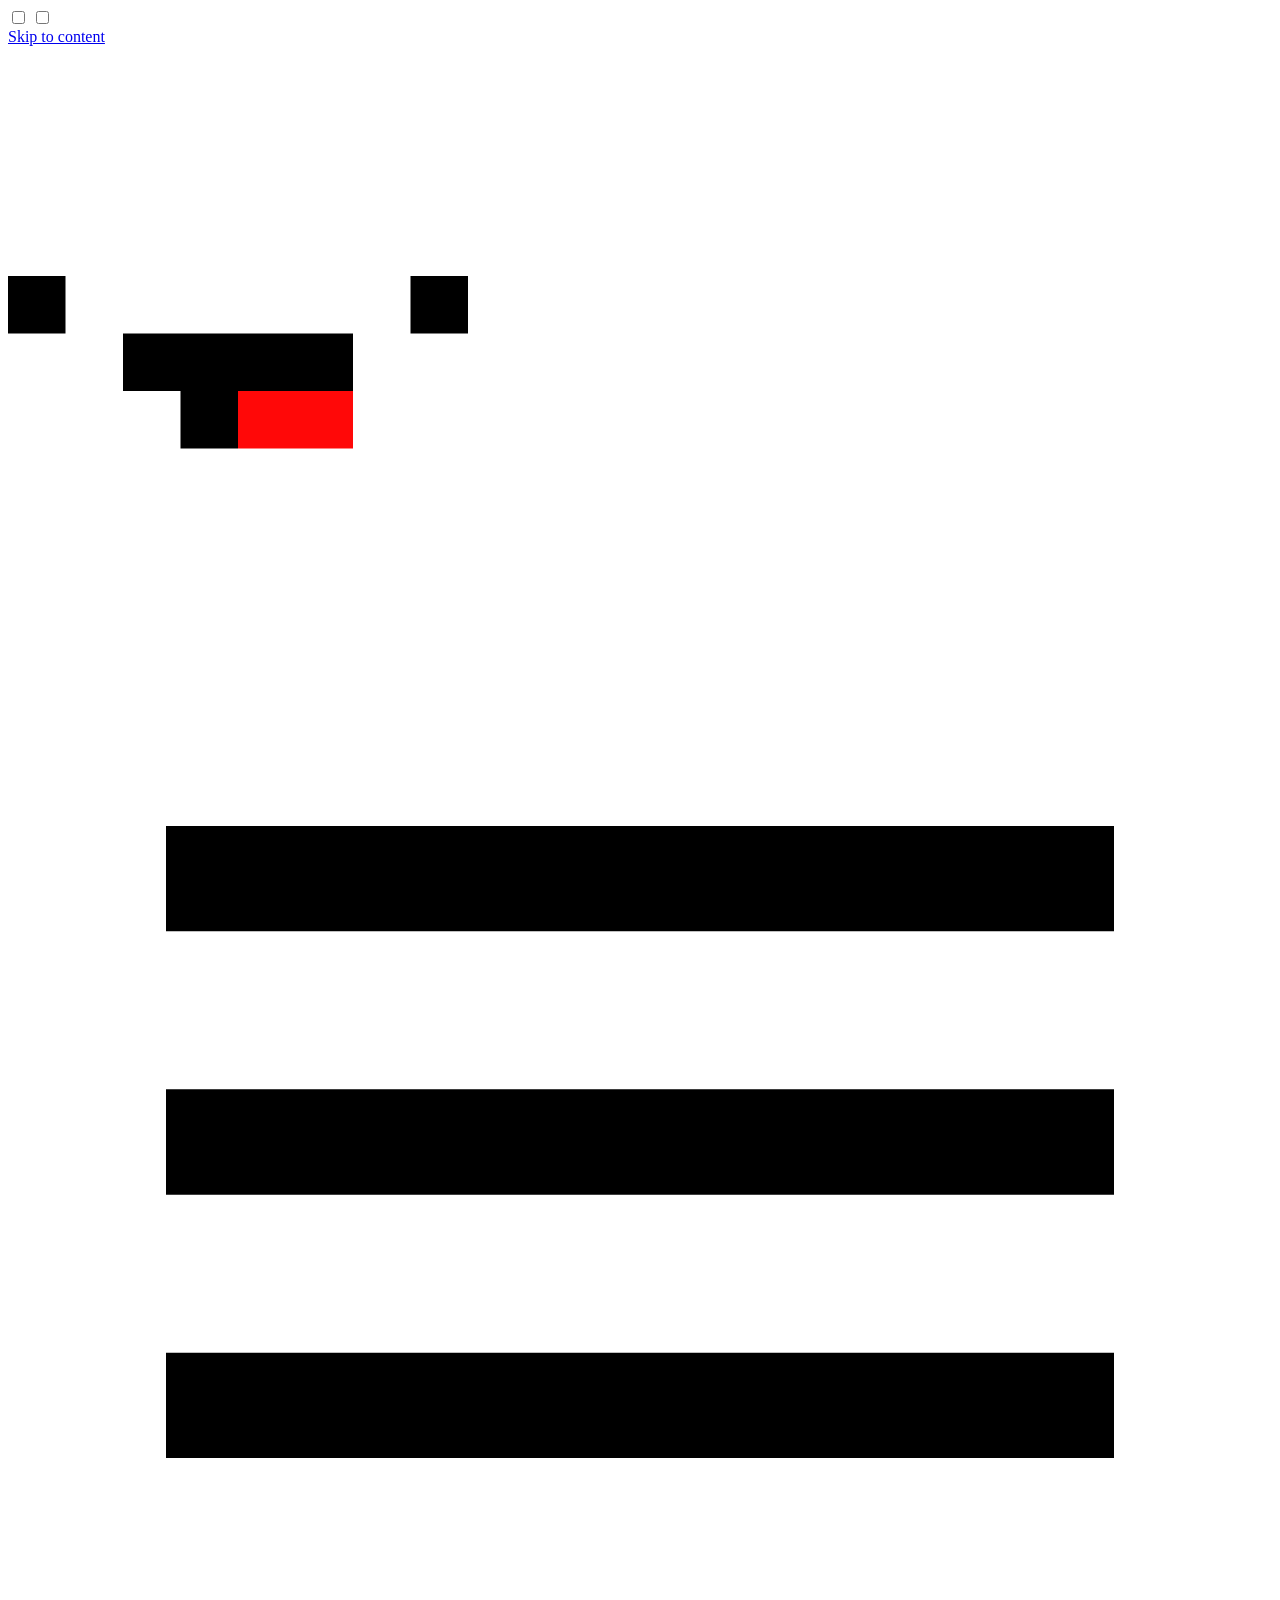
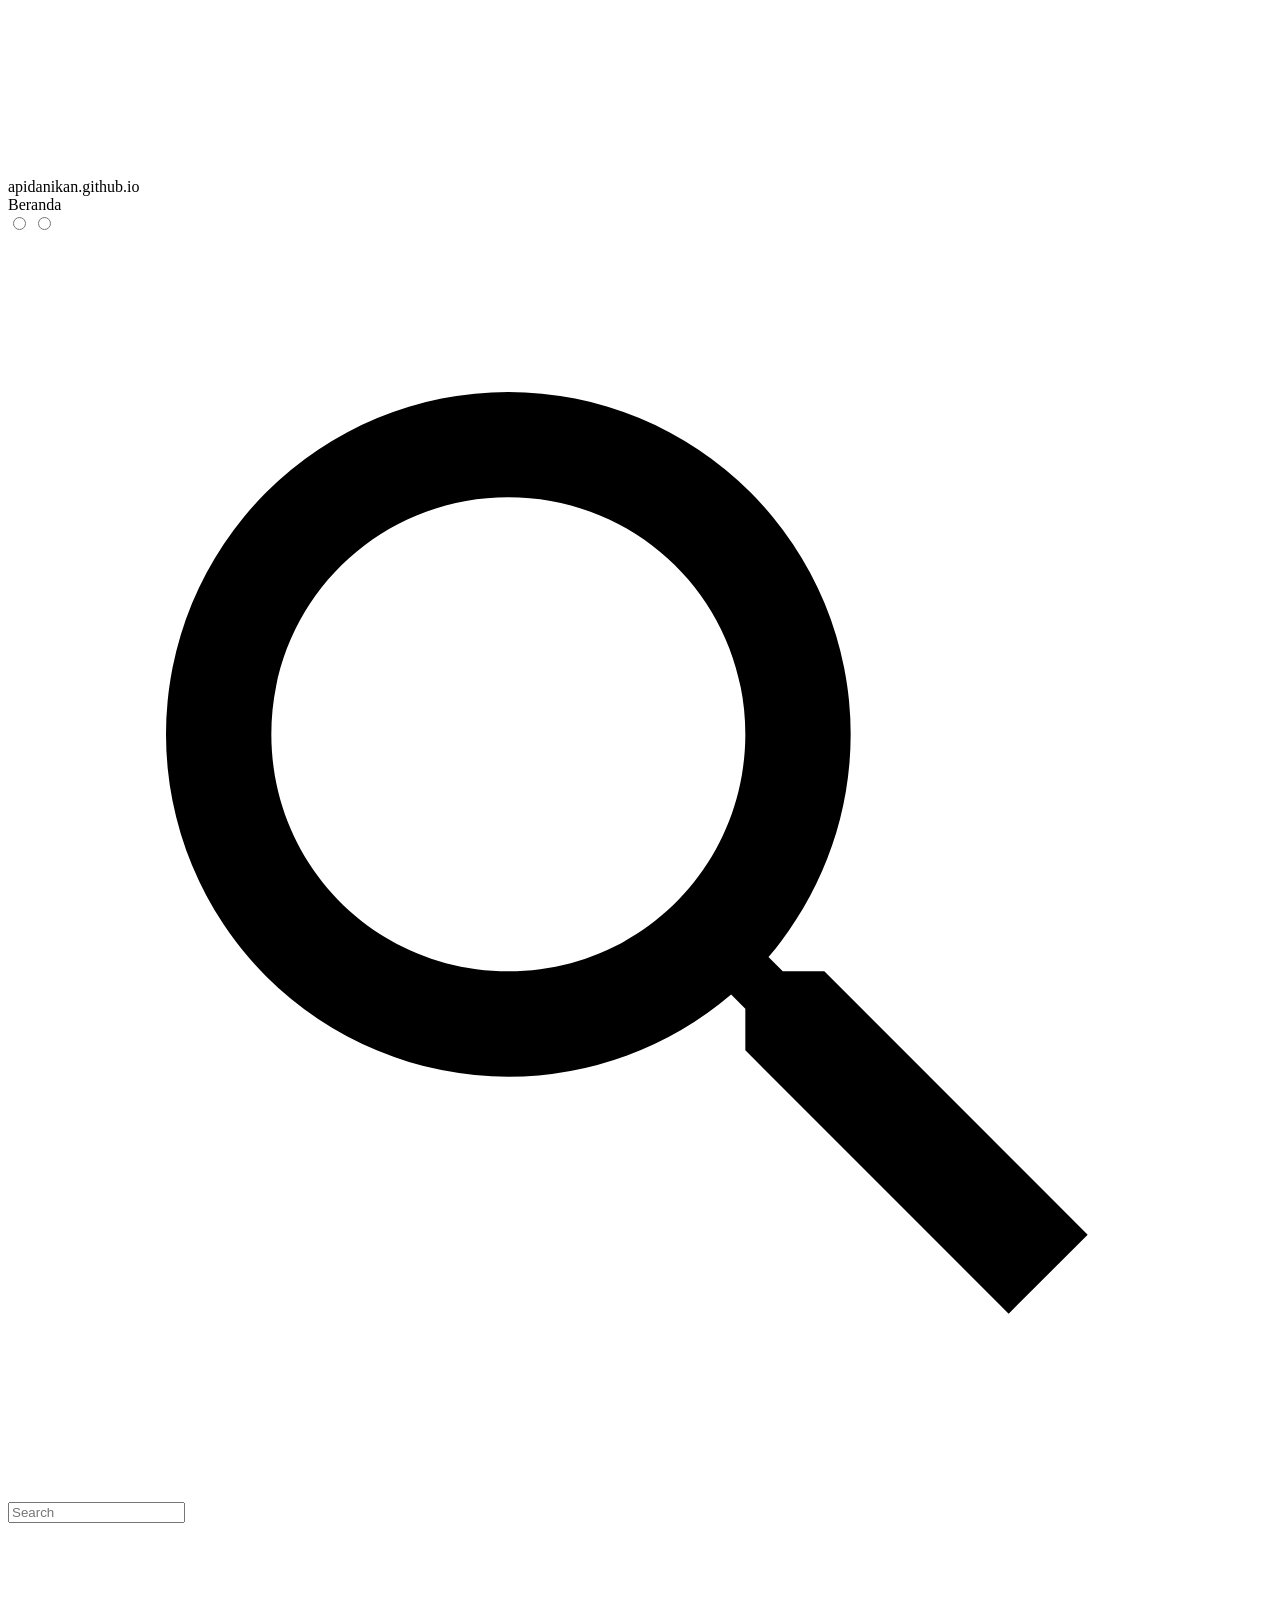
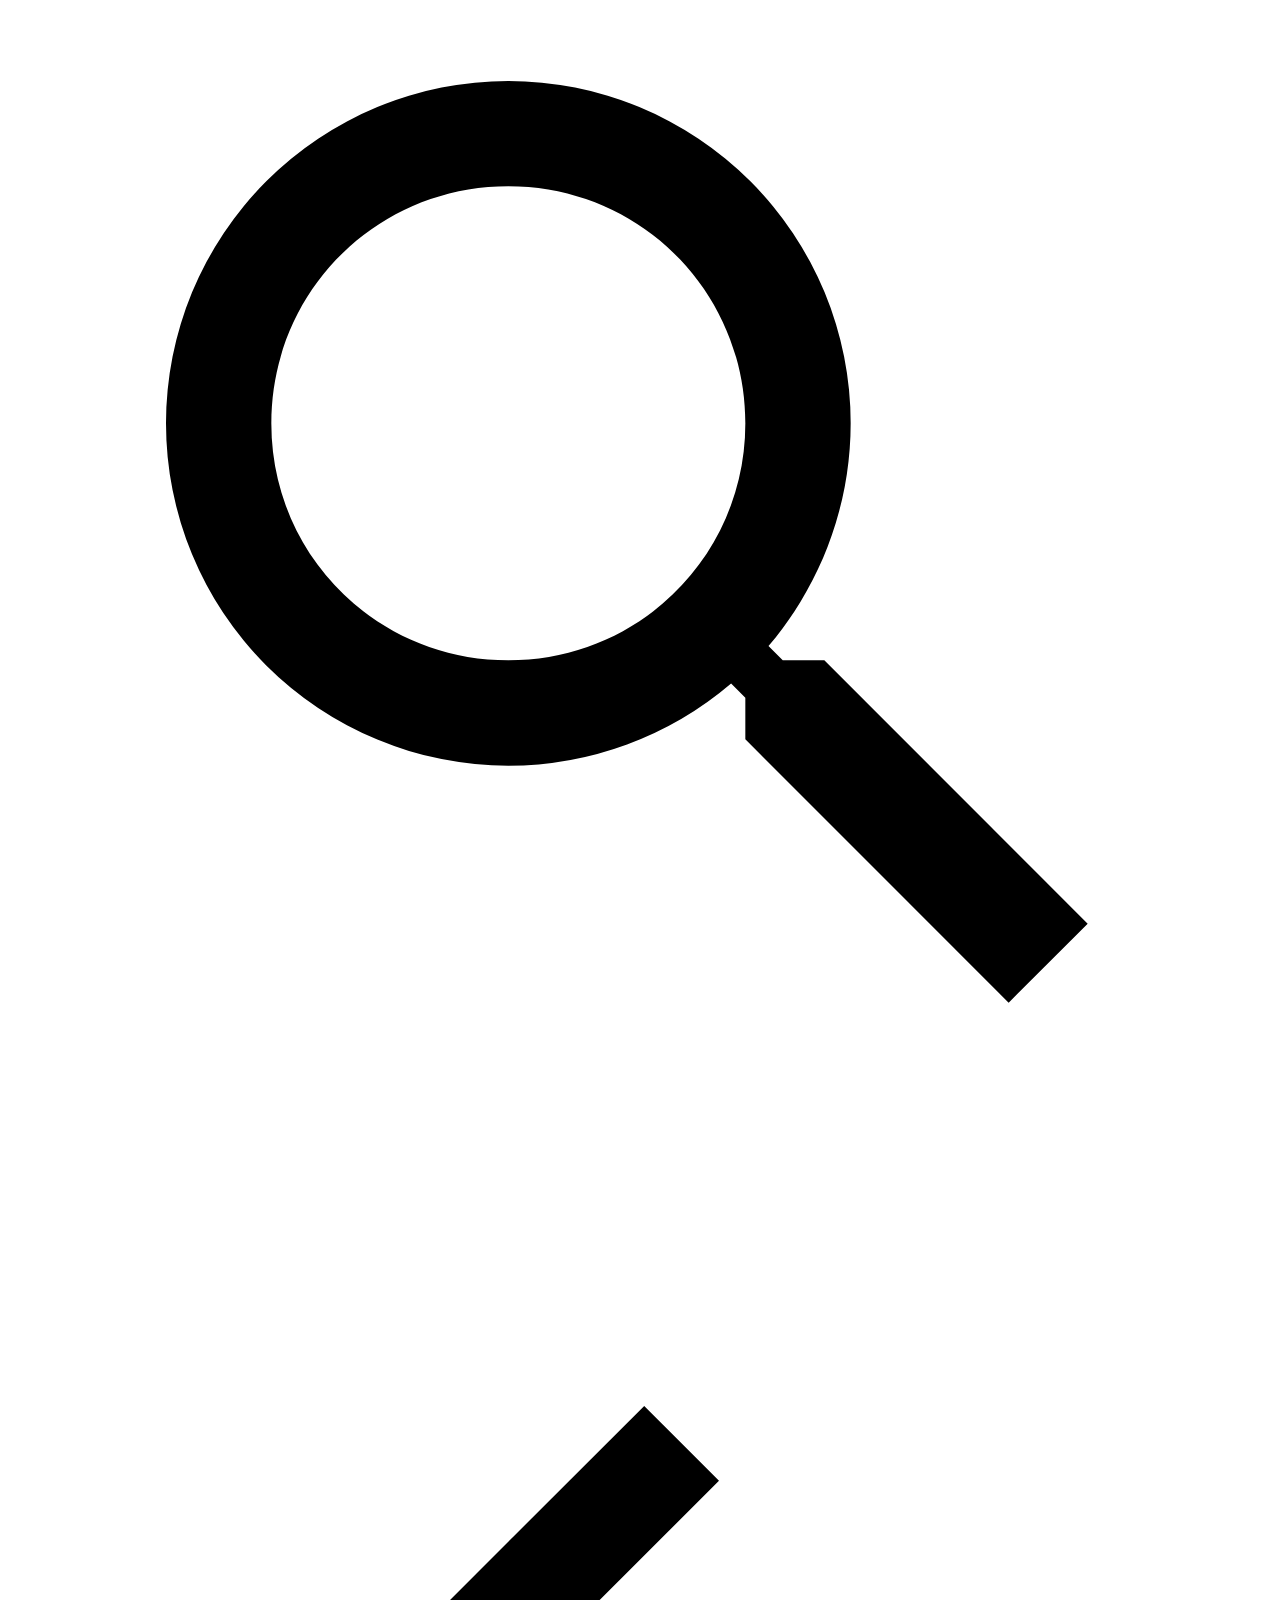
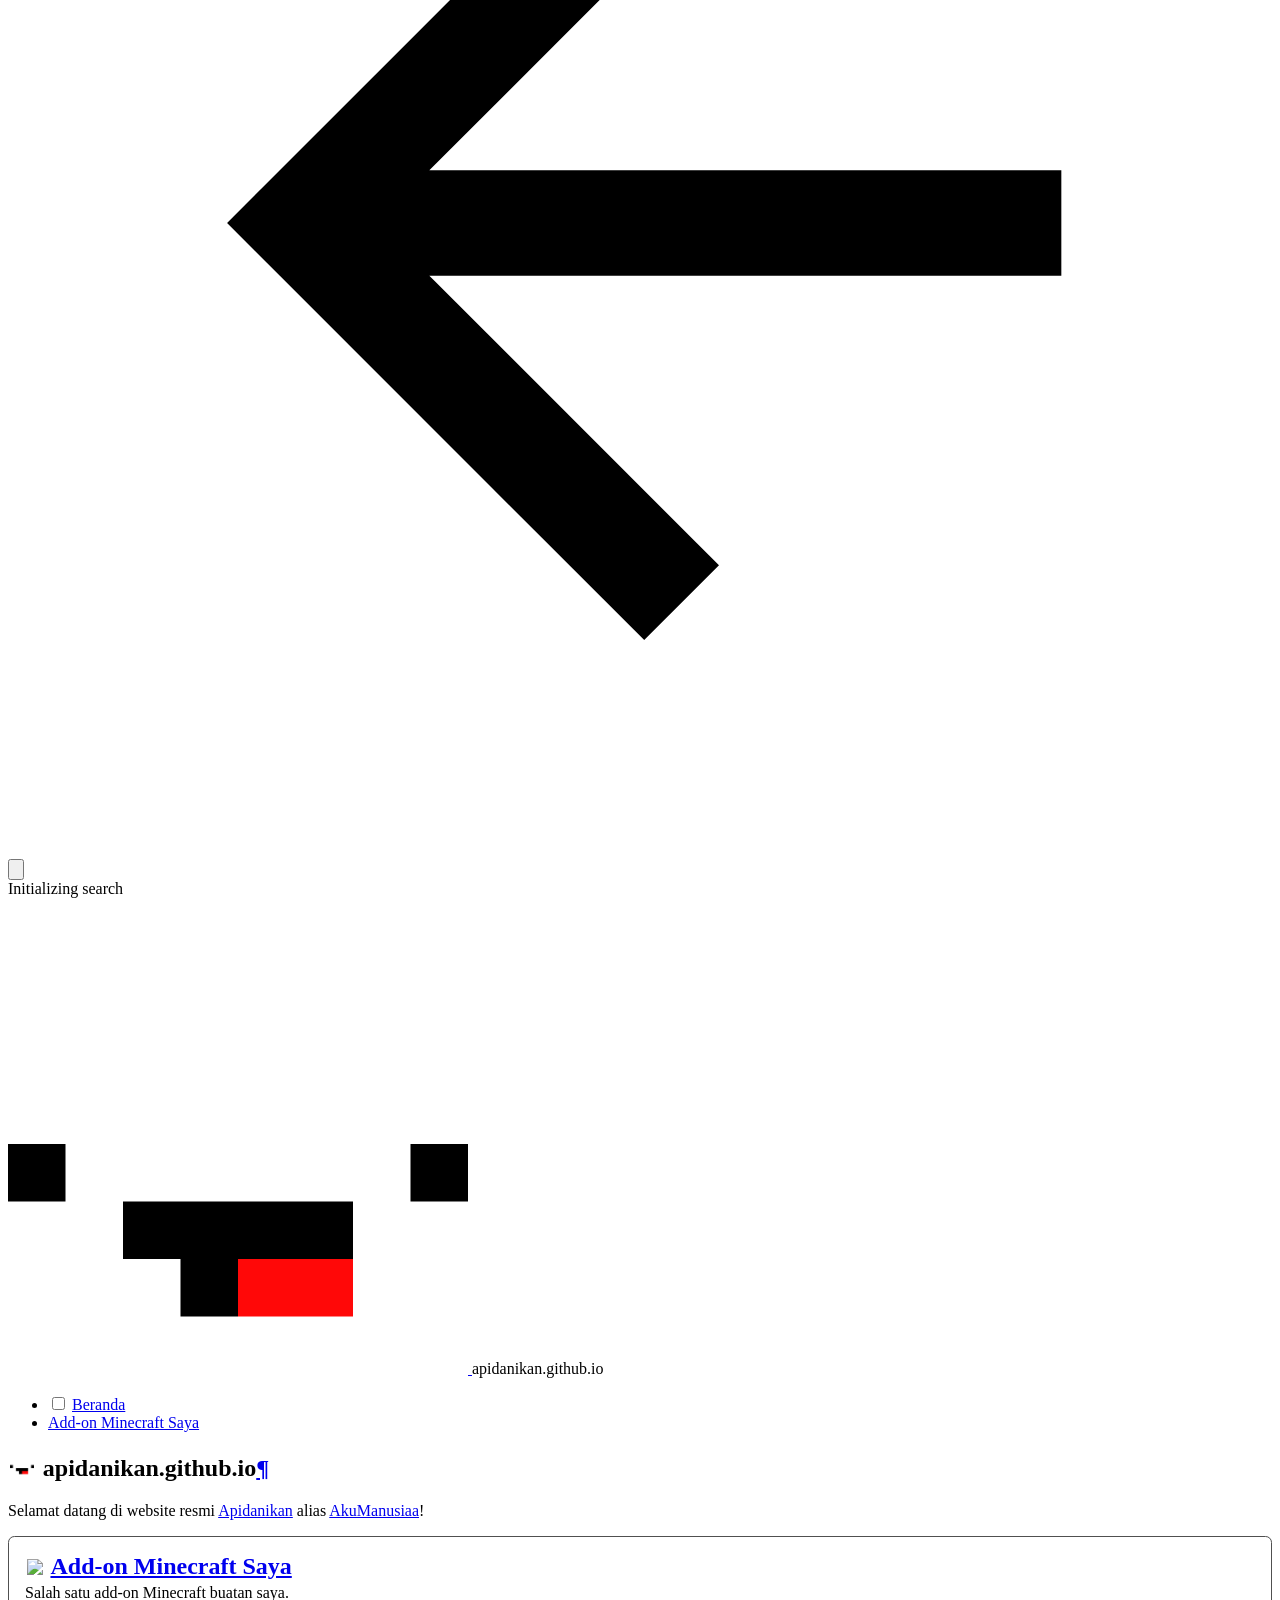
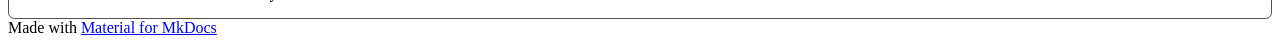
==== commit 807ef51a: "Deployed 5001385 with MkDocs version: 1.6.1" ====
--- a/index.html
+++ b/index.html
@@ -326,10 +326,10 @@
 
 
 
-<h1 id="apidanikangithubio"><img class="emoji" src="css/user.png"> apidanikan.github.io<a class="headerlink" href="#apidanikangithubio" title="Permanent link">&para;</a></h1>
+<h1 id="apidanikangithubio"><img class="emoji" src="css/user.png" alt="logo"> apidanikan.github.io<a class="headerlink" href="#apidanikangithubio" title="Permanent link">&para;</a></h1>
 <p>Selamat datang di website resmi <a href="https://github.com/Apidanikan/">Apidanikan</a> alias <a href="https://github.com/Apidanikan/">AkuManusiaa</a>!</p>
 <div class="card">
-<h2><a href="add-on">Add-on Minecraft Saya</a></h2>
+<h2><img class="emoji" src="https://minecraft.wiki/images/Diamond_Pickaxe_JE3_BE3.png?7409d"> <a href="add-on">Add-on Minecraft Saya</a></h2>
 Salah satu add-on Minecraft buatan saya.
 </div>
 
--- a/css/style.css
+++ b/css/style.css
@@ -16,7 +16,7 @@
   margin-bottom: 4px;
 }
 img.emoji {
-	height: 1.2em;
+	height: 1em;
 	vertical-align: -0.1em;
 	margin: 0.05em 0.1em;
 }
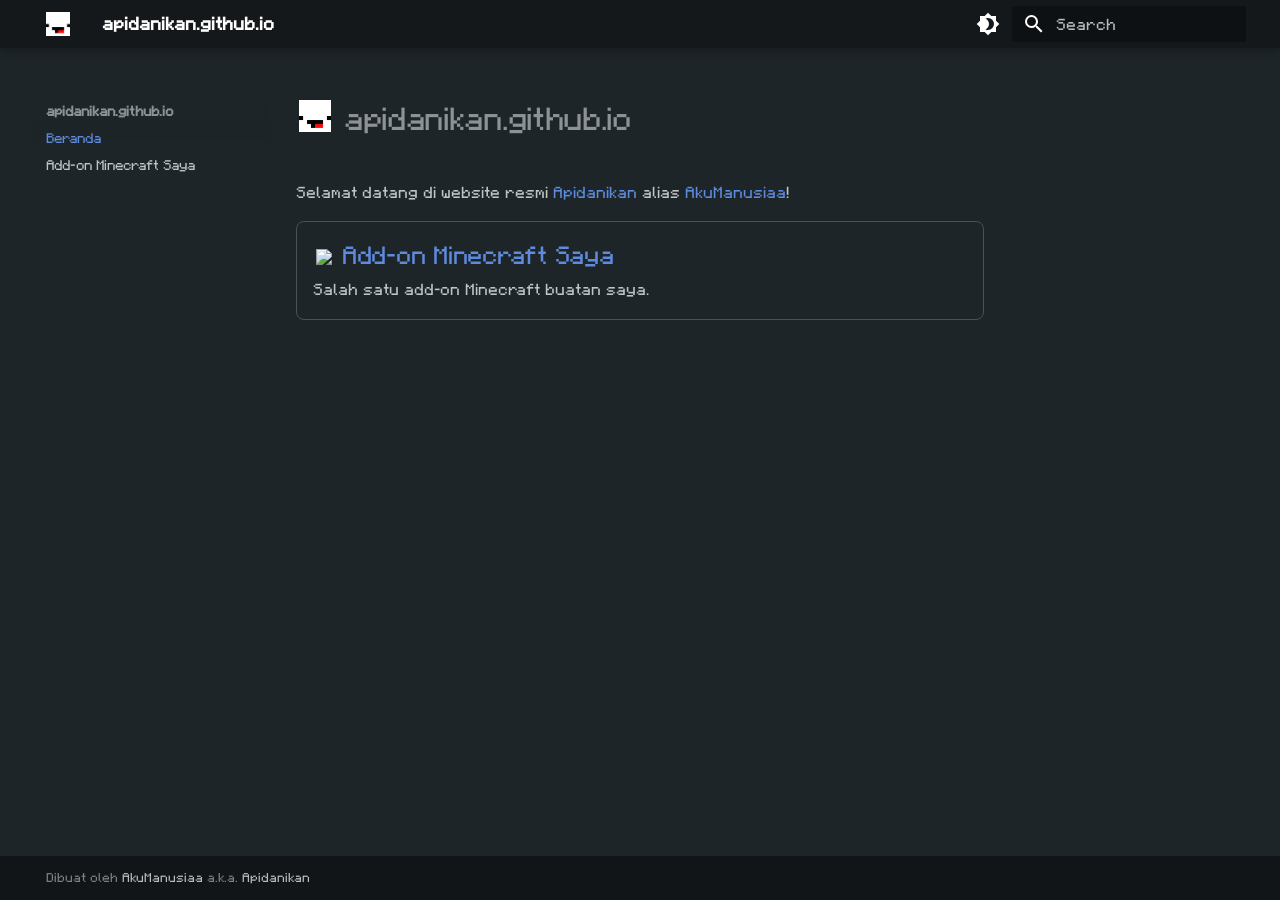
==== commit 3ed5e856: "Deployed 5001385 with MkDocs version: 1.6.1" ====
--- a/index.html
+++ b/index.html
@@ -19,7 +19,7 @@
       
       
       <link rel="icon" href="css/user.png">
-      <meta name="generator" content="mkdocs-1.6.1, mkdocs-material-9.7.2">
+      <meta name="generator" content="mkdocs-1.6.1, mkdocs-material-9.8.0">
     
     
       
@@ -27,10 +27,10 @@
       
     
     
-      <link rel="stylesheet" href="assets/stylesheets/main.484c7ddc.min.css">
-      
-        
-        <link rel="stylesheet" href="assets/stylesheets/palette.ab4e12ef.min.css">
+      <link rel="stylesheet" href="assets/stylesheets/main.57a0d79d.min.css">
+      
+        
+        <link rel="stylesheet" href="assets/stylesheets/palette.fb2fffe2.min.css">
       
       
 
@@ -361,10 +361,7 @@
       <div class="md-copyright">
   
   
-    Made with
-    <a href="https://squidfunk.github.io/mkdocs-material/" target="_blank" rel="noopener">
-      Material for MkDocs
-    </a>
+    Dibuat oleh <a href="https://github.com/Apidanikan">AkuManusiaa</a> a.k.a. <a href="https://github.com/Apidanikan">Apidanikan</a>
   
 </div>
       
@@ -381,10 +378,10 @@
     
       
       
-      <script id="__config" type="application/json">{"annotate": null, "base": ".", "features": ["navigation.instant", "navigation.indexes", "search.suggest"], "search": "assets/javascripts/workers/search.2c215733.min.js", "tags": null, "translations": {"clipboard.copied": "Copied to clipboard", "clipboard.copy": "Copy to clipboard", "search.result.more.one": "1 more on this page", "search.result.more.other": "# more on this page", "search.result.none": "No matching documents", "search.result.one": "1 matching document", "search.result.other": "# matching documents", "search.result.placeholder": "Type to start searching", "search.result.term.missing": "Missing", "select.version": "Select version"}, "version": null}</script>
-    
-    
-      <script src="assets/javascripts/bundle.79ae519e.min.js"></script>
+      <script id="__config" type="application/json">{"annotate": null, "base": ".", "features": ["navigation.instant", "navigation.indexes", "search.suggest"], "search": "assets/javascripts/workers/search.a7633da7.min.js", "tags": null, "translations": {"clipboard.copied": "Copied to clipboard", "clipboard.copy": "Copy to clipboard", "search.result.more.one": "1 more on this page", "search.result.more.other": "# more on this page", "search.result.none": "No matching documents", "search.result.one": "1 matching document", "search.result.other": "# matching documents", "search.result.placeholder": "Type to start searching", "search.result.term.missing": "Missing", "select.version": "Select version"}, "version": null}</script>
+    
+    
+      <script src="assets/javascripts/bundle.c21346df.min.js"></script>
       
     
   </body>
--- a/assets/stylesheets/main.57a0d79d.min.css
+++ b/assets/stylesheets/main.57a0d79d.min.css
@@ -0,0 +1,6 @@
+@charset "UTF-8";html{box-sizing:border-box;-webkit-text-size-adjust:none;-moz-text-size-adjust:none;text-size-adjust:none}*,:after,:before{box-sizing:inherit}@media(prefers-reduced-motion){*,:after,:before{transition:none!important}}body{margin:0;-webkit-font-smoothing:antialiased;-moz-osx-font-smoothing:grayscale;--md-text-font-family:var(--md-text-font, _),
+    -apple-system, BlinkMacSystemFont, Helvetica, Arial, sans-serif;--md-code-font-family:var(--md-code-font, _),
+    SFMono-Regular, Consolas, Menlo, monospace}.md-typeset code:not(.focus-visible),a,button,input,label{-webkit-tap-highlight-color:transparent}a{color:inherit;text-decoration:none}hr{box-sizing:initial;display:block;height:.05rem;padding:0;overflow:visible;border:0}small{font-size:80%}sub,sup{line-height:1em}img{border-style:none}table{border-spacing:0;border-collapse:initial}td,th{font-weight:400;vertical-align:top}button{padding:0;margin:0;font-family:inherit;font-size:inherit;background:#0000;border:0}input{border:0;outline:none}:root{--md-primary-fg-color:#4051b5;--md-primary-fg-color--light:#5d6cc0;--md-primary-fg-color--dark:#303fa1;--md-primary-bg-color:#fff;--md-primary-bg-color--light:#ffffffb3;--md-accent-fg-color:#526cfe;--md-accent-fg-color--transparent:#526cfe1a;--md-accent-bg-color:#fff;--md-accent-bg-color--light:#ffffffb3;--md-typeset-table-sort-icon:url("data:image/svg+xml;charset=utf-8,<svg xmlns='http://www.w3.org/2000/svg' viewBox='0 0 24 24'><path d='m18 21-4-4h3V7h-3l4-4 4 4h-3v10h3M2 19v-2h10v2M2 13v-2h7v2M2 7V5h4v2z'/></svg>");--md-typeset-table-sort-icon--asc:url("data:image/svg+xml;charset=utf-8,<svg xmlns='http://www.w3.org/2000/svg' viewBox='0 0 24 24'><path d='M19 17h3l-4 4-4-4h3V3h2M2 17h10v2H2M6 5v2H2V5m0 6h7v2H2z'/></svg>");--md-typeset-table-sort-icon--desc:url("data:image/svg+xml;charset=utf-8,<svg xmlns='http://www.w3.org/2000/svg' viewBox='0 0 24 24'><path d='M19 7h3l-4-4-4 4h3v14h2M2 17h10v2H2M6 5v2H2V5m0 6h7v2H2z'/></svg>")}[data-md-color-scheme=default]{color-scheme:light}[data-md-color-scheme=default] img[src$="#gh-dark-mode-only"],[data-md-color-scheme=default] img[src$="#only-dark"]{display:none}:root,[data-md-color-scheme=default]{--md-hue:225deg;--md-default-fg-color:#000000de;--md-default-fg-color--light:#0000008a;--md-default-fg-color--lighter:#00000052;--md-default-fg-color--lightest:#00000012;--md-default-bg-color:#fff;--md-default-bg-color--light:#ffffffb3;--md-default-bg-color--lighter:#ffffff4d;--md-default-bg-color--lightest:#ffffff1f;--md-code-fg-color:#36464e;--md-code-bg-color:#f5f5f5;--md-code-bg-color--light:#f5f5f5b3;--md-code-bg-color--lighter:#f5f5f54d;--md-code-hl-color:#4287ff;--md-code-hl-color--light:#4287ff1a;--md-code-hl-number-color:#d52a2a;--md-code-hl-special-color:#db1457;--md-code-hl-function-color:#a846b9;--md-code-hl-constant-color:#6e59d9;--md-code-hl-keyword-color:#3f6ec6;--md-code-hl-string-color:#1c7d4d;--md-code-hl-name-color:var(--md-code-fg-color);--md-code-hl-operator-color:var(--md-default-fg-color--light);--md-code-hl-punctuation-color:var(--md-default-fg-color--light);--md-code-hl-comment-color:var(--md-default-fg-color--light);--md-code-hl-generic-color:var(--md-default-fg-color--light);--md-code-hl-variable-color:var(--md-default-fg-color--light);--md-typeset-color:var(--md-default-fg-color);--md-typeset-a-color:var(--md-primary-fg-color);--md-typeset-del-color:#f5503d26;--md-typeset-ins-color:#0bd57026;--md-typeset-kbd-color:#fafafa;--md-typeset-kbd-accent-color:#fff;--md-typeset-kbd-border-color:#b8b8b8;--md-typeset-mark-color:#ffff0080;--md-typeset-table-color:#0000001f;--md-typeset-table-color--light:#00000009;--md-admonition-fg-color:var(--md-default-fg-color);--md-admonition-bg-color:var(--md-default-bg-color);--md-warning-fg-color:#000000de;--md-warning-bg-color:#ff9;--md-footer-fg-color:#fff;--md-footer-fg-color--light:#ffffffb3;--md-footer-fg-color--lighter:#ffffff73;--md-footer-bg-color:#000000de;--md-footer-bg-color--dark:#00000052;--md-shadow-z1:0 0.2rem 0.5rem #0000000d,
+    0 0 0.05rem #0000001a;--md-shadow-z2:0 0.2rem 0.5rem #0000001a,
+    0 0 0.05rem #00000040;--md-shadow-z3:0 0.2rem 0.5rem #0003,
+    0 0 0.05rem #00000059}.md-icon svg{display:block;width:1.2rem;height:1.2rem;fill:currentcolor}aside,body,input{font-family:var(--md-text-font-family);font-feature-settings:"kern","liga";color:var(--md-typeset-color)}code,kbd,pre{font-family:var(--md-code-font-family);font-feature-settings:"kern"}.md-typeset{font-size:.8rem;line-height:1.6;overflow-wrap:break-word;-webkit-print-color-adjust:exact;color-adjust:exact}@media print{.md-typeset{font-size:.68rem}.md-typeset code,.md-typeset kbd,.md-typeset pre{white-space:pre-wrap}}.md-typeset blockquote,.md-typeset dl,.md-typeset figure,.md-typeset ol,.md-typeset pre,.md-typeset ul{margin-top:1em;margin-bottom:1em}.md-typeset h1{margin:0 0 1.25em;font-size:2em;line-height:1.3;color:var(--md-default-fg-color--light)}.md-typeset h1,.md-typeset h2{font-weight:300;letter-spacing:-.01em}.md-typeset h2{margin:1.6em 0 .64em;font-size:1.5625em;line-height:1.4}.md-typeset h3{margin:1.6em 0 .8em;font-size:1.25em;font-weight:400;line-height:1.5;letter-spacing:-.01em}.md-typeset h2+h3{margin-top:.8em}.md-typeset h4{margin:1em 0;font-weight:700;letter-spacing:-.01em}.md-typeset h5,.md-typeset h6{margin:1.25em 0;font-size:.8em;font-weight:700;color:var(--md-default-fg-color--light);letter-spacing:-.01em}.md-typeset h5{text-transform:uppercase}.md-typeset h5 code{text-transform:none}.md-typeset hr{display:flow-root;margin:1.5em 0;border-bottom:.05rem solid var(--md-default-fg-color--lightest)}.md-typeset a{color:var(--md-typeset-a-color);word-break:break-word}.md-typeset a,.md-typeset a:before{transition:color 125ms}.md-typeset a:focus,.md-typeset a:hover{color:var(--md-accent-fg-color)}.md-typeset a:focus code,.md-typeset a:hover code{color:var(--md-accent-fg-color);background-color:var(--md-accent-fg-color--transparent)}.md-typeset a code{color:var(--md-typeset-a-color)}.md-typeset a.focus-visible{outline-color:var(--md-accent-fg-color);outline-offset:.2rem}.md-typeset code,.md-typeset kbd,.md-typeset pre{font-variant-ligatures:none;color:var(--md-code-fg-color);direction:ltr;transition:background-color 125ms}.md-typeset code{padding:0 .2941176471em;font-size:.85em;word-break:break-word;background-color:var(--md-code-bg-color);border-radius:.1rem;-webkit-box-decoration-break:clone;box-decoration-break:clone;transition:color 125ms,background-color 125ms}.md-typeset code:not(.focus-visible){outline:none}.md-typeset pre{position:relative;display:flow-root;line-height:1.4}.md-typeset pre>code{display:block;padding:.7720588235em 1.1764705882em;margin:0;overflow:auto;word-break:normal;touch-action:auto;scrollbar-color:var(--md-default-fg-color--lighter) #0000;scrollbar-width:thin;outline-color:var(--md-accent-fg-color);box-shadow:none;-webkit-box-decoration-break:slice;box-decoration-break:slice}.md-typeset pre>code:hover{scrollbar-color:var(--md-accent-fg-color) #0000}.md-typeset pre>code::-webkit-scrollbar{width:.2rem;height:.2rem}.md-typeset pre>code::-webkit-scrollbar-thumb{background-color:var(--md-default-fg-color--lighter)}.md-typeset pre>code::-webkit-scrollbar-thumb:hover{background-color:var(--md-accent-fg-color)}.md-typeset kbd{display:inline-block;padding:0 .6666666667em;font-size:.75em;color:var(--md-default-fg-color);word-break:break-word;vertical-align:text-top;background-color:var(--md-typeset-kbd-color);border-radius:.1rem;box-shadow:0 .1rem 0 .05rem var(--md-typeset-kbd-border-color),0 .1rem 0 var(--md-typeset-kbd-border-color),0 -.1rem .2rem var(--md-typeset-kbd-accent-color) inset}.md-typeset mark{color:inherit;word-break:break-word;background-color:var(--md-typeset-mark-color);-webkit-box-decoration-break:clone;box-decoration-break:clone}.md-typeset abbr{text-decoration:none;cursor:help}.md-typeset [data-preview],.md-typeset abbr{border-bottom:.05rem dotted var(--md-default-fg-color--light)}.md-typeset small{opacity:.75}[dir=ltr] .md-typeset sub,[dir=ltr] .md-typeset sup{margin-left:.078125em}[dir=rtl] .md-typeset sub,[dir=rtl] .md-typeset sup{margin-right:.078125em}[dir=ltr] .md-typeset blockquote{padding-left:.6rem;border-left:.2rem solid var(--md-default-fg-color--lighter)}[dir=rtl] .md-typeset blockquote{padding-right:.6rem;border-right:.2rem solid var(--md-default-fg-color--lighter)}.md-typeset blockquote{margin-left:0;margin-right:0;color:var(--md-default-fg-color--light)}.md-typeset ul{list-style-type:disc}.md-typeset ul[type]{list-style-type:revert-layer}[dir=ltr] .md-typeset ol,[dir=ltr] .md-typeset ol li ol,[dir=ltr] .md-typeset ol li ul,[dir=ltr] .md-typeset ul,[dir=ltr] .md-typeset ul li ol,[dir=ltr] .md-typeset ul li ul{margin-left:.625em}[dir=rtl] .md-typeset ol,[dir=rtl] .md-typeset ol li ol,[dir=rtl] .md-typeset ol li ul,[dir=rtl] .md-typeset ul,[dir=rtl] .md-typeset ul li ol,[dir=rtl] .md-typeset ul li ul{margin-right:.625em}.md-typeset ol,.md-typeset ul{padding:0}.md-typeset ol:not([hidden]),.md-typeset ul:not([hidden]){display:flow-root}.md-typeset ol ol,.md-typeset ul ol{list-style-type:lower-alpha}.md-typeset ol ol ol,.md-typeset ul ol ol{list-style-type:lower-roman}.md-typeset ol ol ol ol,.md-typeset ul ol ol ol{list-style-type:upper-alpha}.md-typeset ol ol ol ol ol,.md-typeset ul ol ol ol ol{list-style-type:upper-roman}.md-typeset ol[type],.md-typeset ul[type]{list-style-type:revert-layer}[dir=ltr] .md-typeset ol li,[dir=ltr] .md-typeset ul li{margin-left:1.25em}[dir=rtl] .md-typeset ol li,[dir=rtl] .md-typeset ul li{margin-right:1.25em}.md-typeset ol li,.md-typeset ul li{margin-bottom:.5em}.md-typeset ol li blockquote,.md-typeset ol li p,.md-typeset ul li blockquote,.md-typeset ul li p{margin:.5em 0}.md-typeset ol li:last-child,.md-typeset ul li:last-child{margin-bottom:0}.md-typeset ol li ol,.md-typeset ol li ul,.md-typeset ul li ol,.md-typeset ul li ul{margin-top:.5em;margin-bottom:.5em}[dir=ltr] .md-typeset dd{margin-left:1.875em}[dir=rtl] .md-typeset dd{margin-right:1.875em}.md-typeset dd{margin-top:1em;margin-bottom:1.5em}.md-typeset img,.md-typeset svg,.md-typeset video{max-width:100%;height:auto}.md-typeset img[align=left]{margin:1em 1em 1em 0}.md-typeset img[align=right]{margin:1em 0 1em 1em}.md-typeset img[align]:only-child{margin-top:0}.md-typeset figure{display:flow-root;width:fit-content;max-width:100%;margin:1em auto;text-align:center}.md-typeset figure img{display:block;margin:0 auto}.md-typeset figcaption{max-width:24rem;margin:1em auto;font-style:italic}.md-typeset iframe{max-width:100%}.md-typeset table:not([class]){display:inline-block;max-width:100%;overflow:auto;font-size:.64rem;touch-action:auto;background-color:var(--md-default-bg-color);border:.05rem solid var(--md-typeset-table-color);border-radius:.1rem}@media print{.md-typeset table:not([class]){display:table}}.md-typeset table:not([class])+*{margin-top:1.5em}.md-typeset table:not([class]) td>:first-child,.md-typeset table:not([class]) th>:first-child{margin-top:0}.md-typeset table:not([class]) td>:last-child,.md-typeset table:not([class]) th>:last-child{margin-bottom:0}.md-typeset table:not([class]) td:not([align]),.md-typeset table:not([class]) th:not([align]){text-align:left}[dir=rtl] .md-typeset table:not([class]) td:not([align]),[dir=rtl] .md-typeset table:not([class]) th:not([align]){text-align:right}.md-typeset table:not([class]) th{min-width:5rem;padding:.9375em 1.25em;font-weight:700;vertical-align:top}.md-typeset table:not([class]) td{padding:.9375em 1.25em;vertical-align:top;border-top:.05rem solid var(--md-typeset-table-color)}.md-typeset table:not([class]) tbody tr{transition:background-color 125ms}.md-typeset table:not([class]) tbody tr:hover{background-color:var(--md-typeset-table-color--light);box-shadow:0 .05rem 0 var(--md-default-bg-color) inset}.md-typeset table:not([class]) a{word-break:normal}.md-typeset table th[role=columnheader]{cursor:pointer}[dir=ltr] .md-typeset table th[role=columnheader]:after{margin-left:.5em}[dir=rtl] .md-typeset table th[role=columnheader]:after{margin-right:.5em}.md-typeset table th[role=columnheader]:after{display:inline-block;width:1.2em;height:1.2em;vertical-align:text-bottom;content:"";-webkit-mask-image:var(--md-typeset-table-sort-icon);mask-image:var(--md-typeset-table-sort-icon);-webkit-mask-repeat:no-repeat;mask-repeat:no-repeat;-webkit-mask-size:contain;mask-size:contain;transition:background-color 125ms}.md-typeset table th[role=columnheader]:hover:after{background-color:var(--md-default-fg-color--lighter)}.md-typeset table th[role=columnheader][aria-sort=ascending]:after{background-color:var(--md-default-fg-color--light);-webkit-mask-image:var(--md-typeset-table-sort-icon--asc);mask-image:var(--md-typeset-table-sort-icon--asc)}.md-typeset table th[role=columnheader][aria-sort=descending]:after{background-color:var(--md-default-fg-color--light);-webkit-mask-image:var(--md-typeset-table-sort-icon--desc);mask-image:var(--md-typeset-table-sort-icon--desc)}.md-typeset__scrollwrap{margin:1em -.8rem;overflow-x:auto;touch-action:auto}.md-typeset__table{display:inline-block;padding:0 .8rem;margin-bottom:.5em}@media print{.md-typeset__table{display:block}}html .md-typeset__table table{display:table;width:100%;margin:0;overflow:hidden}@media screen and (max-width:44.984375em){.md-content__inner>pre{margin:1em -.8rem}.md-content__inner>pre code{border-radius:0}}.md-typeset .md-author{position:relative;display:block;flex-shrink:0;width:1.6rem;height:1.6rem;overflow:hidden;border-radius:100%;transition:color 125ms,transform 125ms}.md-typeset .md-author img{display:block}.md-typeset .md-author--more{font-size:.6rem;font-weight:700;line-height:1.6rem;color:var(--md-default-fg-color--lighter);text-align:center;background:var(--md-default-fg-color--lightest)}.md-typeset .md-author--long{width:2.4rem;height:2.4rem}.md-typeset a.md-author{transform:scale(1)}.md-typeset a.md-author img{filter:grayscale(100%) opacity(75%);border-radius:100%;transition:filter 125ms}.md-typeset a.md-author:focus,.md-typeset a.md-author:hover{z-index:1;transform:scale(1.1)}.md-typeset a.md-author:focus img,.md-typeset a.md-author:hover img{filter:grayscale(0)}.md-banner{overflow:auto;color:var(--md-footer-fg-color);background-color:var(--md-footer-bg-color)}@media print{.md-banner{display:none}}.md-banner--warning{color:var(--md-warning-fg-color);background-color:var(--md-warning-bg-color)}.md-banner__inner{padding:0 .8rem;margin:.6rem auto;font-size:.7rem}[dir=ltr] .md-banner__button{float:right}[dir=rtl] .md-banner__button{float:left}.md-banner__button{color:inherit;cursor:pointer;transition:opacity .25s}.no-js .md-banner__button{display:none}.md-banner__button:hover{opacity:.7}html{height:100%;overflow-x:hidden;font-size:125%}@media screen and (min-width:100em){html{font-size:137.5%}}@media screen and (min-width:125em){html{font-size:150%}}body{position:relative;display:flex;flex-direction:column;width:100%;min-height:100%;font-size:.5rem;background-color:var(--md-default-bg-color)}@media print{body{display:block}}@media screen and (max-width:59.984375em){body[data-md-scrolllock]{position:fixed}}.md-grid{max-width:61rem;margin-left:auto;margin-right:auto}.md-container{display:flex;flex-grow:1;flex-direction:column}@media print{.md-container{display:block}}.md-main{flex-grow:1}.md-main__inner{display:flex;height:100%;margin-top:1.5rem}.md-ellipsis{overflow:hidden;text-overflow:ellipsis}.md-toggle{display:none}.md-option{position:absolute;width:0;height:0;opacity:0}.md-option:checked+label:not([hidden]){display:block}.md-option.focus-visible+label{outline-style:auto;outline-color:var(--md-accent-fg-color)}.md-skip{position:fixed;z-index:-1;padding:.3rem .5rem;margin:.5rem;font-size:.64rem;color:var(--md-default-bg-color);background-color:var(--md-default-fg-color);border-radius:.1rem;outline-color:var(--md-accent-fg-color);opacity:0;transform:translateY(.4rem)}.md-skip:focus{z-index:10;opacity:1;transition:transform .25s cubic-bezier(.4,0,.2,1),opacity 175ms 75ms;transform:translateY(0)}@page{margin:25mm}:root{--md-clipboard-icon:url("data:image/svg+xml;charset=utf-8,<svg xmlns='http://www.w3.org/2000/svg' viewBox='0 0 24 24'><path d='M19 21H8V7h11m0-2H8a2 2 0 0 0-2 2v14a2 2 0 0 0 2 2h11a2 2 0 0 0 2-2V7a2 2 0 0 0-2-2m-3-4H4a2 2 0 0 0-2 2v14h2V3h12z'/></svg>");--md-code-select-icon:url("data:image/svg+xml;charset=utf-8,<svg xmlns='http://www.w3.org/2000/svg' viewBox='0 0 24 24'><path d='M19 19h-4v2h4c1.1 0 2-.9 2-2v-4h-2m0-12h-4v2h4v4h2V5c0-1.1-.9-2-2-2M5 5h4V3H5c-1.1 0-2 .9-2 2v4h2m0 6H3v4c0 1.1.9 2 2 2h4v-2H5zm2-4h2v2H7zm4 0h2v2h-2zm4 0h2v2h-2zM7 7h2v2H7zm4 0h2v2h-2zm4 0h2v2h-2zm-8 8h2v2H7zm4 0h2v2h-2zm4 0h2v2h-2z'/></svg>");--md-code-copy-icon:url("data:image/svg+xml;charset=utf-8,<svg xmlns='http://www.w3.org/2000/svg' viewBox='0 0 24 24'><path d='M19 21H8V7h11m0-2H8a2 2 0 0 0-2 2v14a2 2 0 0 0 2 2h11a2 2 0 0 0 2-2V7a2 2 0 0 0-2-2m-3-4H4a2 2 0 0 0-2 2v14h2V3h12z'/></svg>")}.md-clipboard{z-index:1;width:1.5em;height:1.5em;color:var(--md-default-fg-color--lightest);cursor:pointer;border-radius:.1rem;outline-color:var(--md-accent-fg-color);outline-offset:.1rem;transition:color .25s}@media print{.md-clipboard{display:none}}.md-clipboard:not(.focus-visible){outline:none;-webkit-tap-highlight-color:transparent}:hover>.md-clipboard{color:var(--md-default-fg-color--light)}.md-clipboard:focus,.md-clipboard:hover{color:var(--md-accent-fg-color)}.md-clipboard:after{display:block;width:1.125em;height:1.125em;margin:0 auto;content:"";background-color:currentcolor;-webkit-mask-image:var(--md-clipboard-icon);mask-image:var(--md-clipboard-icon);-webkit-mask-repeat:no-repeat;mask-repeat:no-repeat;-webkit-mask-position:center;mask-position:center;-webkit-mask-size:contain;mask-size:contain}.md-clipboard--inline{cursor:pointer}.md-clipboard--inline code{transition:color .25s,background-color .25s}.md-clipboard--inline:focus code,.md-clipboard--inline:hover code{color:var(--md-accent-fg-color);background-color:var(--md-accent-fg-color--transparent)}.md-typeset .md-code__content{display:grid}.md-code__nav{position:absolute;top:.25em;right:.25em;z-index:1;display:flex;gap:.2rem;padding:.2rem;background-color:var(--md-code-bg-color--lighter);border-radius:.1rem;transition:background-color .25s}:hover>.md-code__nav{background-color:var(--md-code-bg-color--light)}.md-code__button{display:block;width:1.5em;height:1.5em;color:var(--md-default-fg-color--lightest);cursor:pointer;outline-color:var(--md-accent-fg-color);outline-offset:.1rem;transition:color .25s}:hover>*>.md-code__button{color:var(--md-default-fg-color--light)}.md-code__button.focus-visible,.md-code__button:hover{color:var(--md-accent-fg-color)}.md-code__button--active{color:var(--md-default-fg-color)!important}.md-code__button:after{display:block;width:1.125em;height:1.125em;margin:0 auto;content:"";background-color:currentcolor;-webkit-mask-repeat:no-repeat;mask-repeat:no-repeat;-webkit-mask-position:center;mask-position:center;-webkit-mask-size:contain;mask-size:contain}.md-code__button[data-md-type=select]:after{-webkit-mask-image:var(--md-code-select-icon);mask-image:var(--md-code-select-icon)}.md-code__button[data-md-type=copy]:after{-webkit-mask-image:var(--md-code-copy-icon);mask-image:var(--md-code-copy-icon)}@keyframes consent{0%{opacity:0;transform:translateY(100%)}to{opacity:1;transform:translateY(0)}}@keyframes overlay{0%{opacity:0}to{opacity:1}}.md-consent__overlay{position:fixed;top:0;z-index:5;width:100%;height:100%;background-color:#0000008a;-webkit-backdrop-filter:blur(.1rem);backdrop-filter:blur(.1rem);opacity:1;animation:overlay .25s both}.md-consent__inner{position:fixed;bottom:0;z-index:5;width:100%;max-height:100%;padding:0;overflow:auto;background-color:var(--md-default-bg-color);border:0;border-radius:.1rem;box-shadow:0 0 .2rem #0000001a,0 .2rem .4rem #0003;animation:consent .5s cubic-bezier(.1,.7,.1,1) both}.md-consent__form{padding:.8rem}.md-consent__settings{display:none;margin:1em 0}input:checked+.md-consent__settings{display:block}.md-consent__controls{margin-bottom:.8rem}.md-typeset .md-consent__controls .md-button{display:inline}@media screen and (max-width:44.984375em){.md-typeset .md-consent__controls .md-button{display:block;width:100%;margin-top:.4rem;text-align:center}}.md-consent label{cursor:pointer}.md-content{flex-grow:1;min-width:0}.md-content__inner{padding-top:.6rem;margin:0 .8rem 1.2rem}@media screen and (min-width:76.25em){[dir=ltr] .md-sidebar--primary:not([hidden])~.md-content>.md-content__inner,[dir=rtl] .md-sidebar--secondary:not([hidden])~.md-content>.md-content__inner{margin-left:1.2rem}[dir=ltr] .md-sidebar--secondary:not([hidden])~.md-content>.md-content__inner,[dir=rtl] .md-sidebar--primary:not([hidden])~.md-content>.md-content__inner{margin-right:1.2rem}}.md-content__inner:before{display:block;height:.4rem;content:""}.md-content__inner>:last-child{margin-bottom:0}[dir=ltr] .md-content__button{float:right;margin-left:.4rem}[dir=rtl] .md-content__button{float:left;margin-right:.4rem}.md-content__button{padding:0;margin:.4rem 0}@media print{.md-content__button{display:none}}.md-typeset .md-content__button{color:var(--md-default-fg-color--lighter)}.md-content__button svg{display:inline;vertical-align:top}[dir=rtl] .md-content__button svg{transform:scaleX(-1)}[dir=ltr] .md-dialog{right:.8rem}[dir=rtl] .md-dialog{left:.8rem}.md-dialog{position:fixed;bottom:.8rem;z-index:4;min-width:11.1rem;padding:.4rem .6rem;pointer-events:none;background-color:var(--md-default-fg-color);border-radius:.1rem;box-shadow:var(--md-shadow-z3);opacity:0;transition:transform 0s .4s,opacity .4s;transform:translateY(100%)}@media print{.md-dialog{display:none}}.md-dialog--active{pointer-events:auto;opacity:1;transition:transform .4s cubic-bezier(.075,.85,.175,1),opacity .4s;transform:translateY(0)}.md-dialog__inner{font-size:.7rem;color:var(--md-default-bg-color)}.md-feedback{margin:2em 0 1em;text-align:center}.md-feedback fieldset{padding:0;margin:0;border:none}.md-feedback__title{margin:1em auto;font-weight:700}.md-feedback__inner{position:relative}.md-feedback__list{position:relative;display:flex;flex-wrap:wrap;place-content:baseline center}.md-feedback__list:hover .md-icon:not(:disabled){color:var(--md-default-fg-color--lighter)}:disabled .md-feedback__list{min-height:1.8rem}.md-feedback__icon{flex-shrink:0;margin:0 .1rem;color:var(--md-default-fg-color--light);cursor:pointer;transition:color 125ms}.md-feedback__icon:not(:disabled).md-icon:hover{color:var(--md-accent-fg-color)}.md-feedback__icon:disabled{color:var(--md-default-fg-color--lightest);pointer-events:none}.md-feedback__note{position:relative;opacity:0;transition:transform .4s cubic-bezier(.1,.7,.1,1),opacity .15s;transform:translateY(.4rem)}.md-feedback__note>*{max-width:16rem;margin:0 auto}:disabled .md-feedback__note{opacity:1;transform:translateY(0)}@media print{.md-feedback,.md-footer{display:none}}.md-footer{color:var(--md-footer-fg-color);background-color:var(--md-footer-bg-color)}.md-footer__inner{justify-content:space-between;padding:.2rem;overflow:auto}.md-footer__inner:not([hidden]){display:flex}.md-footer__link{display:flex;flex-grow:.01;align-items:end;max-width:100%;margin-top:1rem;margin-bottom:.4rem;overflow:hidden;outline-color:var(--md-accent-fg-color);transition:opacity .25s}.md-footer__link:focus,.md-footer__link:hover{opacity:.7}[dir=rtl] .md-footer__link svg{transform:scaleX(-1)}@media screen and (max-width:44.984375em){.md-footer__link--prev{flex-shrink:0}.md-footer__link--prev .md-footer__title{display:none}}[dir=ltr] .md-footer__link--next{margin-left:auto}.md-footer__link--next{text-align:right}[dir=rtl] .md-footer__link--next{margin-right:auto;text-align:left}.md-footer__title{flex-grow:1;max-width:calc(100% - 2.4rem);padding:0 1rem;margin-bottom:.7rem;font-size:.9rem;white-space:nowrap}.md-footer__button{padding:.4rem;margin:.2rem}.md-footer__direction{font-size:.64rem;opacity:.7}.md-footer-meta{background-color:var(--md-footer-bg-color--dark)}.md-footer-meta__inner{display:flex;flex-wrap:wrap;justify-content:space-between;padding:.2rem}html .md-footer-meta.md-typeset a{color:var(--md-footer-fg-color--light)}html .md-footer-meta.md-typeset a:focus,html .md-footer-meta.md-typeset a:hover{color:var(--md-footer-fg-color)}.md-copyright{width:100%;padding:.4rem 0;margin:auto .6rem;font-size:.64rem;color:var(--md-footer-fg-color--lighter)}.md-copyright__highlight{color:var(--md-footer-fg-color--light)}.md-social{display:inline-flex;gap:.2rem;padding:.2rem 0 .6rem;margin:0 .4rem}@media screen and (min-width:45em){.md-copyright{width:auto}.md-social{padding:.6rem 0}}.md-social__link{display:inline-block;width:1.6rem;height:1.6rem;text-align:center}.md-social__link:before{line-height:1.9}.md-social__link svg{max-height:.8rem;vertical-align:-25%;fill:currentcolor}.md-typeset .md-button{display:inline-block;padding:.625em 2em;font-weight:700;color:var(--md-primary-fg-color);cursor:pointer;border:.1rem solid;border-radius:.1rem;transition:color 125ms,background-color 125ms,border-color 125ms}.md-typeset .md-button--primary{color:var(--md-primary-bg-color);background-color:var(--md-primary-fg-color);border-color:var(--md-primary-fg-color)}.md-typeset .md-button:focus,.md-typeset .md-button:hover{color:var(--md-accent-bg-color);background-color:var(--md-accent-fg-color);border-color:var(--md-accent-fg-color)}[dir=ltr] .md-typeset .md-input,[dir=rtl] .md-typeset .md-input{border-top-left-radius:.1rem}[dir=ltr] .md-typeset .md-input,[dir=rtl] .md-typeset .md-input{border-top-right-radius:.1rem}.md-typeset .md-input{height:1.8rem;padding:0 .6rem;font-size:.8rem;border-bottom:.1rem solid var(--md-default-fg-color--lighter);box-shadow:var(--md-shadow-z1);transition:border .25s,box-shadow .25s}.md-typeset .md-input:focus,.md-typeset .md-input:hover{border-bottom-color:var(--md-accent-fg-color);box-shadow:var(--md-shadow-z2)}.md-typeset .md-input--stretch{width:100%}.md-header{position:sticky;left:0;right:0;top:0;z-index:4;display:block;color:var(--md-primary-bg-color);background-color:var(--md-primary-fg-color);box-shadow:0 0 .2rem #0000,0 .2rem .4rem #0000}@media print{.md-header{display:none}}.md-header[hidden]{transition:transform .25s cubic-bezier(.8,0,.6,1),box-shadow .25s;transform:translateY(-100%)}.md-header--shadow{box-shadow:0 0 .2rem #0000001a,0 .2rem .4rem #0003;transition:transform .25s cubic-bezier(.1,.7,.1,1),box-shadow .25s}.md-header__inner{display:flex;align-items:center;padding:0 .2rem}.md-header__button{position:relative;z-index:1;padding:.4rem;margin:.2rem;color:currentcolor;vertical-align:middle;cursor:pointer;outline-color:var(--md-accent-fg-color);transition:opacity .25s}.md-header__button:hover{opacity:.7}.md-header__button:not([hidden]){display:inline-block}.md-header__button:not(.focus-visible){outline:none;-webkit-tap-highlight-color:transparent}.md-header__button.md-logo{padding:.4rem;margin:.2rem}@media screen and (max-width:76.234375em){.md-header__button.md-logo{display:none}}.md-header__button.md-logo img,.md-header__button.md-logo svg{display:block;width:auto;height:1.2rem;fill:currentcolor}@media screen and (min-width:60em){.md-header__button[for=__search]{display:none}}.no-js .md-header__button[for=__search]{display:none}[dir=rtl] .md-header__button[for=__search] svg{transform:scaleX(-1)}@media screen and (min-width:76.25em){.md-header__button[for=__drawer]{display:none}}.md-header__topic{position:absolute;display:flex;max-width:100%;white-space:nowrap;transition:transform .4s cubic-bezier(.1,.7,.1,1),opacity .15s}.md-header__topic+.md-header__topic{z-index:-1;pointer-events:none;opacity:0;transition:transform .4s cubic-bezier(1,.7,.1,.1),opacity .15s;transform:translateX(1.25rem)}[dir=rtl] .md-header__topic+.md-header__topic{transform:translateX(-1.25rem)}.md-draft,.md-header__topic:first-child,.md-nav__title{font-weight:700}[dir=ltr] .md-header__title{margin-left:1rem;margin-right:.4rem}[dir=rtl] .md-header__title{margin-right:1rem;margin-left:.4rem}.md-header__title{flex-grow:1;height:2.4rem;font-size:.9rem;line-height:2.4rem}.md-header__title--active .md-header__topic{z-index:-1;pointer-events:none;opacity:0;transition:transform .4s cubic-bezier(1,.7,.1,.1),opacity .15s;transform:translateX(-1.25rem)}[dir=rtl] .md-header__title--active .md-header__topic{transform:translateX(1.25rem)}.md-header__title--active .md-header__topic+.md-header__topic{z-index:0;pointer-events:auto;opacity:1;transition:transform .4s cubic-bezier(.1,.7,.1,1),opacity .15s;transform:translateX(0)}.md-header__title>.md-header__ellipsis{position:relative;width:100%;height:100%}.md-header__option{display:flex;flex-shrink:0;max-width:100%;white-space:nowrap;transition:max-width 0s .25s,opacity .25s .25s}[data-md-toggle=search]:checked~.md-header .md-header__option{max-width:0;opacity:0;transition:max-width,opacity}.md-header__option>input{bottom:0}.md-header__source{display:none}@media screen and (min-width:60em){[dir=ltr] .md-header__source{margin-left:1rem}[dir=rtl] .md-header__source{margin-right:1rem}.md-header__source{display:block;width:11.7rem;max-width:11.7rem}}@media screen and (min-width:76.25em){[dir=ltr] .md-header__source{margin-left:1.4rem}[dir=rtl] .md-header__source{margin-right:1.4rem}}.md-meta{font-size:.7rem;line-height:1.3;color:var(--md-default-fg-color--light)}.md-meta__list{display:inline-flex;flex-wrap:wrap;padding:0;margin:0;list-style:none}.md-meta__item:not(:last-child):after{margin-left:.2rem;margin-right:.2rem;content:"·"}.md-meta__link{color:var(--md-typeset-a-color)}.md-meta__link:focus,.md-meta__link:hover{color:var(--md-accent-fg-color)}.md-draft{display:inline-block;padding-left:.5714285714em;padding-right:.5714285714em;color:#fff;background-color:#ff1744;border-radius:.125em}:root{--md-nav-icon--prev:url("data:image/svg+xml;charset=utf-8,<svg xmlns='http://www.w3.org/2000/svg' viewBox='0 0 24 24'><path d='M20 11v2H8l5.5 5.5-1.42 1.42L4.16 12l7.92-7.92L13.5 5.5 8 11z'/></svg>");--md-nav-icon--next:url("data:image/svg+xml;charset=utf-8,<svg xmlns='http://www.w3.org/2000/svg' viewBox='0 0 24 24'><path d='M8.59 16.58 13.17 12 8.59 7.41 10 6l6 6-6 6z'/></svg>");--md-toc-icon:url("data:image/svg+xml;charset=utf-8,<svg xmlns='http://www.w3.org/2000/svg' viewBox='0 0 24 24'><path d='M3 9h14V7H3zm0 4h14v-2H3zm0 4h14v-2H3zm16 0h2v-2h-2zm0-10v2h2V7zm0 6h2v-2h-2z'/></svg>");--md-path-icon:url("data:image/svg+xml;charset=utf-8,<svg xmlns='http://www.w3.org/2000/svg' viewBox='0 0 24 24'><path d='M8.59 16.58 13.17 12 8.59 7.41 10 6l6 6-6 6z'/></svg>");--md-post-pin-icon:url("data:image/svg+xml;charset=utf-8,<svg xmlns='http://www.w3.org/2000/svg' viewBox='0 0 24 24'><path d='M16 12V4h1V2H7v2h1v8l-2 2v2h5.2v6h1.6v-6H18v-2z'/></svg>");--md-progress-value:0;--md-progress-delay:400ms;--md-search-result-icon:url("data:image/svg+xml;charset=utf-8,<svg xmlns='http://www.w3.org/2000/svg' viewBox='0 0 24 24'><path d='M14 2H6a2 2 0 0 0-2 2v16a2 2 0 0 0 2 2h7c-.41-.25-.8-.56-1.14-.9-.33-.33-.61-.7-.86-1.1H6V4h7v5h5v1.18c.71.16 1.39.43 2 .82V8zm6.31 16.9c1.33-2.11.69-4.9-1.4-6.22-2.11-1.33-4.91-.68-6.22 1.4-1.34 2.11-.69 4.89 1.4 6.22 1.46.93 3.32.93 4.79.02L22 23.39 23.39 22zm-3.81.1a2.5 2.5 0 0 1-2.5-2.5 2.5 2.5 0 0 1 2.5-2.5 2.5 2.5 0 0 1 2.5 2.5 2.5 2.5 0 0 1-2.5 2.5'/></svg>")}.md-nav,.md-nav__link .md-typeset{font-size:.7rem;line-height:1.3}.md-nav__title{display:block;padding:0 .6rem;overflow:hidden;color:var(--md-default-fg-color--light);text-overflow:ellipsis}.md-nav__title .md-nav__button{display:none}.md-nav__title .md-nav__button img{width:auto;height:100%}.md-nav__title .md-nav__button.md-logo img,.md-nav__title .md-nav__button.md-logo svg{display:block;width:auto;max-width:100%;height:2.4rem;object-fit:contain;fill:currentcolor}.md-nav__list{padding:0;margin:0;list-style:none}.md-nav__link{display:flex;gap:.4rem;align-items:flex-start;margin-top:.625em;scroll-snap-align:start;transition:color 125ms}.md-nav__link--passed,.md-nav__link--passed code{color:var(--md-default-fg-color--light)}.md-nav__item .md-nav__link--active,.md-nav__item .md-nav__link--active code{color:var(--md-typeset-a-color)}.md-nav__link .md-ellipsis{position:relative}.md-nav__link .md-ellipsis code{word-break:normal}[dir=ltr] .md-nav__link .md-icon:last-child{margin-left:auto}[dir=rtl] .md-nav__link .md-icon:last-child{margin-right:auto}.md-nav__link svg{position:relative;flex-shrink:0;height:1.3em;fill:currentcolor}.md-nav__link[for]:focus,.md-nav__link[for]:hover,.md-nav__link[href]:focus,.md-nav__link[href]:hover{color:var(--md-accent-fg-color);cursor:pointer}.md-nav__link[for]:focus code,.md-nav__link[for]:hover code,.md-nav__link[href]:focus code,.md-nav__link[href]:hover code{color:var(--md-accent-fg-color);background-color:var(--md-accent-fg-color--transparent)}.md-nav__link.focus-visible,.md-pagination__link.focus-visible{outline-color:var(--md-accent-fg-color);outline-offset:.2rem}.md-nav--primary .md-nav__link[for=__toc]{display:none}.md-nav--primary .md-nav__link[for=__toc] .md-icon:after{display:block;width:100%;height:100%;background-color:currentcolor;-webkit-mask-image:var(--md-toc-icon);mask-image:var(--md-toc-icon)}.md-nav--primary .md-nav__link[for=__toc]~.md-nav,.md-nav__source{display:none}.md-nav__container>.md-nav__link{margin-top:0}.md-nav__container>.md-nav__link:first-child{flex-grow:1;min-width:0}.md-nav__icon{flex-shrink:0}@media screen and (max-width:76.234375em){.md-nav--primary,.md-nav--primary .md-nav{position:absolute;left:0;right:0;top:0;z-index:1;display:flex;flex-direction:column;height:100%;background-color:var(--md-default-bg-color)}.md-nav--primary .md-nav__item,.md-nav--primary .md-nav__title{font-size:.8rem;line-height:1.5}.md-nav--primary .md-nav__title{position:relative;height:5.6rem;padding:3rem .8rem .2rem;line-height:2.4rem;color:var(--md-default-fg-color--light);white-space:nowrap;cursor:pointer;background-color:var(--md-default-fg-color--lightest)}[dir=ltr] .md-nav--primary .md-nav__title .md-nav__icon{left:.4rem}[dir=rtl] .md-nav--primary .md-nav__title .md-nav__icon{right:.4rem}.md-nav--primary .md-nav__title .md-nav__icon{position:absolute;top:.4rem;display:block;width:1.2rem;height:1.2rem;margin:.2rem}.md-nav--primary .md-nav__title .md-nav__icon:after{display:block;width:100%;height:100%;content:"";background-color:currentcolor;-webkit-mask-image:var(--md-nav-icon--prev);mask-image:var(--md-nav-icon--prev);-webkit-mask-repeat:no-repeat;mask-repeat:no-repeat;-webkit-mask-position:center;mask-position:center;-webkit-mask-size:contain;mask-size:contain}.md-nav--primary .md-nav__title~.md-nav__list{overflow-y:auto;touch-action:pan-y;scroll-snap-type:y mandatory;background-color:var(--md-default-bg-color);box-shadow:0 .05rem 0 var(--md-default-fg-color--lightest) inset}.md-nav--primary .md-nav__title~.md-nav__list>:first-child{border-top:0}.md-nav--primary .md-nav__title[for=__drawer]{font-weight:700;color:var(--md-primary-bg-color);background-color:var(--md-primary-fg-color)}.md-nav--primary .md-nav__title .md-logo{position:absolute;left:.2rem;right:.2rem;top:.2rem;display:block;padding:.4rem;margin:.2rem}.md-nav--primary .md-nav__list{flex:1}.md-nav--primary .md-nav__item{border-top:.05rem solid var(--md-default-fg-color--lightest)}.md-nav--primary .md-nav__item--active>.md-nav__link{color:var(--md-typeset-a-color)}.md-nav--primary .md-nav__item--active>.md-nav__link:focus,.md-nav--primary .md-nav__item--active>.md-nav__link:hover{color:var(--md-accent-fg-color)}.md-nav--primary .md-nav__link{padding:.6rem .8rem;margin-top:0}.md-nav--primary .md-nav__link svg{margin-top:.1em}.md-nav--primary .md-nav__link>.md-nav__link{padding:0}[dir=ltr] .md-nav--primary .md-nav__link .md-nav__icon{margin-right:-.2rem}[dir=rtl] .md-nav--primary .md-nav__link .md-nav__icon{margin-left:-.2rem}.md-nav--primary .md-nav__link .md-nav__icon{width:1.2rem;height:1.2rem;font-size:1.2rem}.md-nav--primary .md-nav__link .md-nav__icon:after{display:block;width:100%;height:100%;content:"";background-color:currentcolor;-webkit-mask-image:var(--md-nav-icon--next);mask-image:var(--md-nav-icon--next);-webkit-mask-repeat:no-repeat;mask-repeat:no-repeat;-webkit-mask-position:center;mask-position:center;-webkit-mask-size:contain;mask-size:contain}[dir=rtl] .md-nav--primary .md-nav__icon:after{transform:scale(-1)}.md-nav--primary .md-nav--secondary .md-nav{position:static;background-color:initial}[dir=ltr] .md-nav--primary .md-nav--secondary .md-nav .md-nav__link{padding-left:1.4rem}[dir=rtl] .md-nav--primary .md-nav--secondary .md-nav .md-nav__link{padding-right:1.4rem}[dir=ltr] .md-nav--primary .md-nav--secondary .md-nav .md-nav .md-nav__link{padding-left:2rem}[dir=rtl] .md-nav--primary .md-nav--secondary .md-nav .md-nav .md-nav__link{padding-right:2rem}[dir=ltr] .md-nav--primary .md-nav--secondary .md-nav .md-nav .md-nav .md-nav__link{padding-left:2.6rem}[dir=rtl] .md-nav--primary .md-nav--secondary .md-nav .md-nav .md-nav .md-nav__link{padding-right:2.6rem}[dir=ltr] .md-nav--primary .md-nav--secondary .md-nav .md-nav .md-nav .md-nav .md-nav__link{padding-left:3.2rem}[dir=rtl] .md-nav--primary .md-nav--secondary .md-nav .md-nav .md-nav .md-nav .md-nav__link{padding-right:3.2rem}.md-nav--secondary{background-color:initial}.md-nav__toggle~.md-nav{display:flex;opacity:0;transition:transform .25s cubic-bezier(.8,0,.6,1),opacity 125ms 50ms;transform:translateX(100%)}[dir=rtl] .md-nav__toggle~.md-nav{transform:translateX(-100%)}.md-nav__toggle:checked~.md-nav{opacity:1;transition:transform .25s cubic-bezier(.4,0,.2,1),opacity 125ms 125ms;transform:translateX(0)}.md-nav__toggle:checked~.md-nav>.md-nav__list{backface-visibility:hidden}}@media screen and (max-width:59.984375em){.md-nav--primary .md-nav__link[for=__toc]{display:flex}.md-nav--primary .md-nav__link[for=__toc] .md-icon:after{content:""}.md-nav--primary .md-nav__link[for=__toc]+.md-nav__link{display:none}.md-nav--primary .md-nav__link[for=__toc]~.md-nav{display:flex}.md-nav__source{display:block;padding:0 .2rem;color:var(--md-primary-bg-color);background-color:var(--md-primary-fg-color--dark)}}@media screen and (min-width:60em) and (max-width:76.234375em){.md-nav--integrated .md-nav__link[for=__toc]{display:flex}.md-nav--integrated .md-nav__link[for=__toc] .md-icon:after{content:""}.md-nav--integrated .md-nav__link[for=__toc]+.md-nav__link{display:none}.md-nav--integrated .md-nav__link[for=__toc]~.md-nav{display:flex}}@media screen and (min-width:60em){.md-nav{margin-bottom:-.4rem}.md-nav--secondary .md-nav__title{position:sticky;top:0;z-index:1;background:var(--md-default-bg-color);box-shadow:0 0 .4rem .4rem var(--md-default-bg-color)}.md-nav--secondary .md-nav__title[for=__toc]{scroll-snap-align:start}.md-nav--secondary .md-nav__title .md-nav__icon{display:none}[dir=ltr] .md-nav--secondary .md-nav__list{padding-left:.6rem}[dir=rtl] .md-nav--secondary .md-nav__list{padding-right:.6rem}.md-nav--secondary .md-nav__list{padding-bottom:.4rem}[dir=ltr] .md-nav--secondary .md-nav__item>.md-nav__link{margin-right:.4rem}[dir=rtl] .md-nav--secondary .md-nav__item>.md-nav__link{margin-left:.4rem}}@media screen and (min-width:76.25em){.md-nav{margin-bottom:-.4rem;transition:max-height .25s cubic-bezier(.86,0,.07,1)}.md-nav--primary .md-nav__title{position:sticky;top:0;z-index:1;background:var(--md-default-bg-color);box-shadow:0 0 .4rem .4rem var(--md-default-bg-color)}.md-nav--primary .md-nav__title[for=__drawer]{scroll-snap-align:start}.md-nav--primary .md-nav__title .md-nav__icon{display:none}[dir=ltr] .md-nav--primary .md-nav__list{padding-left:.6rem}[dir=rtl] .md-nav--primary .md-nav__list{padding-right:.6rem}.md-nav--primary .md-nav__list{padding-bottom:.4rem}[dir=ltr] .md-nav--primary .md-nav__item>.md-nav__link{margin-right:.4rem}[dir=rtl] .md-nav--primary .md-nav__item>.md-nav__link{margin-left:.4rem}.md-nav__toggle~.md-nav{display:grid;grid-template-rows:minmax(.4rem,0fr);visibility:collapse;opacity:0;transition:grid-template-rows .25s cubic-bezier(.86,0,.07,1),opacity .25s,visibility 0s .25s}.md-nav__toggle~.md-nav>.md-nav__list{overflow:hidden}.md-nav__toggle.md-toggle--indeterminate~.md-nav,.md-nav__toggle:checked~.md-nav{grid-template-rows:minmax(.4rem,1fr);visibility:visible;opacity:1;transition:grid-template-rows .25s cubic-bezier(.86,0,.07,1),opacity .15s .1s,visibility}.md-nav__toggle.md-toggle--indeterminate~.md-nav{transition:none}.md-nav__item--nested>.md-nav>.md-nav__title{display:none}.md-nav__item--section{display:block;margin:1.25em 0}.md-nav__item--section:last-child{margin-bottom:0}.md-nav__item--section>.md-nav__link{font-weight:700}.md-nav--lifted>.md-nav__list>.md-nav__item>[for],.md-nav__item--section>.md-nav__link[for]{color:var(--md-default-fg-color--light)}.md-nav--lifted>.md-nav__list>.md-nav__item--active>.md-nav__link:not(.md-nav__container),.md-nav__item--section>.md-nav__link:not(.md-nav__container){pointer-events:none}.md-nav__item--section>.md-nav__link .md-icon,.md-nav__item--section>.md-nav__link>[for]{display:none}[dir=ltr] .md-nav__item--section>.md-nav{margin-left:-.6rem}[dir=rtl] .md-nav__item--section>.md-nav{margin-right:-.6rem}.md-nav__item--section>.md-nav{display:block;visibility:visible;opacity:1}.md-nav__item--section>.md-nav>.md-nav__list>.md-nav__item{padding:0}.md-nav__icon{width:.9rem;height:.9rem;border-radius:100%;transition:background-color .25s}.md-nav__icon:hover{background-color:var(--md-accent-fg-color--transparent)}.md-nav__icon:after{display:inline-block;width:100%;height:100%;vertical-align:-.1rem;content:"";background-color:currentcolor;border-radius:100%;-webkit-mask-image:var(--md-nav-icon--next);mask-image:var(--md-nav-icon--next);-webkit-mask-repeat:no-repeat;mask-repeat:no-repeat;-webkit-mask-position:center;mask-position:center;-webkit-mask-size:contain;mask-size:contain;transition:transform .25s}[dir=rtl] .md-nav__icon:after{transform:rotate(180deg)}.md-nav__item--nested .md-nav__toggle:checked~.md-nav__link .md-nav__icon:after,.md-nav__item--nested .md-toggle--indeterminate~.md-nav__link .md-nav__icon:after{transform:rotate(90deg)}.md-nav--lifted>.md-nav__list>.md-nav__item,.md-nav--lifted>.md-nav__title{display:none}.md-nav--lifted>.md-nav__list>.md-nav__item--active{display:block}.md-nav--lifted>.md-nav__list>.md-nav__item--active>.md-nav__link{position:sticky;top:0;z-index:1;margin-top:0;background:var(--md-default-bg-color);box-shadow:0 0 .4rem .4rem var(--md-default-bg-color)}.md-nav--lifted>.md-nav__list>.md-nav__item--active.md-nav__item--section{margin:0}[dir=ltr] .md-nav--lifted>.md-nav__list>.md-nav__item>.md-nav:not(.md-nav--secondary){margin-left:-.6rem}[dir=rtl] .md-nav--lifted>.md-nav__list>.md-nav__item>.md-nav:not(.md-nav--secondary){margin-right:-.6rem}.md-nav--lifted .md-nav[data-md-level="1"]{grid-template-rows:minmax(.4rem,1fr);visibility:visible;opacity:1}[dir=ltr] .md-nav--integrated>.md-nav__list>.md-nav__item--active .md-nav--secondary{border-left:.05rem solid var(--md-primary-fg-color)}[dir=rtl] .md-nav--integrated>.md-nav__list>.md-nav__item--active .md-nav--secondary{border-right:.05rem solid var(--md-primary-fg-color)}.md-nav--integrated>.md-nav__list>.md-nav__item--active .md-nav--secondary{display:block;margin-bottom:1.25em;visibility:visible;opacity:1}.md-nav--integrated>.md-nav__list>.md-nav__item--active .md-nav--secondary>.md-nav__list{padding-bottom:0;overflow:visible}.md-nav--integrated>.md-nav__list>.md-nav__item--active .md-nav--secondary>.md-nav__title{display:none}}.md-pagination{gap:.4rem;font-size:.8rem;font-weight:700}.md-pagination,.md-pagination>*{display:flex;align-items:center;justify-content:center}.md-pagination>*{min-width:1.8rem;height:1.8rem;text-align:center;border-radius:.2rem}.md-pagination__current{color:var(--md-default-fg-color--light);background-color:var(--md-default-fg-color--lightest)}.md-pagination__link{transition:color 125ms,background-color 125ms}.md-pagination__link:focus,.md-pagination__link:hover{color:var(--md-accent-fg-color);background-color:var(--md-accent-fg-color--transparent)}.md-pagination__link:focus svg,.md-pagination__link:hover svg{color:var(--md-accent-fg-color)}.md-pagination__link svg{display:block;width:1.2rem;max-height:100%;color:var(--md-default-fg-color--lighter);fill:currentcolor}.md-path{padding-top:1.2rem;margin:0 .8rem;overflow:auto;font-size:.7rem}.md-path:not([hidden]){display:block}@media screen and (min-width:76.25em){.md-path{margin:0 1.2rem}}.md-path__list{display:flex;gap:.2rem;align-items:center;padding:0;margin:0;list-style:none}.md-path__item:not(:first-child){display:inline-flex;gap:.2rem;white-space:nowrap}.md-path__item:not(:first-child):before{display:inline;width:.8rem;height:.8rem;content:"";background-color:var(--md-default-fg-color--lighter);-webkit-mask-image:var(--md-path-icon);mask-image:var(--md-path-icon)}.md-path__link{display:flex;align-items:center;color:var(--md-default-fg-color--light)}.md-path__link:focus,.md-path__link:hover,.md-post .md-post__meta a:focus,.md-post .md-post__meta a:hover{color:var(--md-accent-fg-color)}.md-post__back{padding-bottom:1.2rem;margin-bottom:1.2rem;border-bottom:.05rem solid var(--md-default-fg-color--lightest)}@media screen and (max-width:76.234375em){.md-post__back{display:none}}[dir=rtl] .md-post__back svg{transform:scaleX(-1)}.md-post__authors{display:flex;flex-direction:column;gap:.6rem;margin:0 .6rem 1.2rem}.md-post .md-post__meta a{transition:color 125ms}.md-post__title{font-weight:700;color:var(--md-default-fg-color--light)}.md-post--excerpt{margin-bottom:3.2rem}.md-post--excerpt .md-post__header{display:flex;gap:.6rem;align-items:center;min-height:1.6rem}.md-post--excerpt .md-post__authors{display:inline-flex;flex-direction:row;gap:.2rem;align-items:center;min-height:2.4rem;margin:0}[dir=ltr] .md-post--excerpt .md-post__meta .md-meta__list{margin-right:.4rem}[dir=rtl] .md-post--excerpt .md-post__meta .md-meta__list{margin-left:.4rem}.md-post--excerpt .md-post__content>:first-child{--md-scroll-margin:6rem;margin-top:0}.md-post>.md-nav--secondary{margin:1em 0}.md-pin{padding:.2rem;margin-top:-.05rem;background:var(--md-default-fg-color--lightest);border-radius:1rem}.md-pin:after{display:block;width:.6rem;height:.6rem;margin:0 auto;content:"";background-color:currentcolor;-webkit-mask-image:var(--md-post-pin-icon);mask-image:var(--md-post-pin-icon);-webkit-mask-repeat:no-repeat;mask-repeat:no-repeat;-webkit-mask-position:center;mask-position:center;-webkit-mask-size:contain;mask-size:contain}.md-profile{display:flex;gap:.6rem;align-items:center;width:100%;font-size:.7rem;line-height:1.4}.md-profile__description{flex-grow:1}.md-content--post{display:flex}.md-content--post>.md-content__inner{flex-grow:1;min-width:0}@media screen and (min-width:76.25em){[dir=ltr] .md-content--post>.md-content__inner{margin-left:1.2rem}[dir=rtl] .md-content--post>.md-content__inner{margin-right:1.2rem}}@media screen and (max-width:76.234375em){.md-content--post{flex-flow:column-reverse}.md-sidebar.md-sidebar--post{position:static;width:100%;padding:0}.md-sidebar.md-sidebar--post .md-sidebar__scrollwrap{overflow:visible}.md-sidebar.md-sidebar--post .md-sidebar__inner{padding:0}.md-sidebar.md-sidebar--post .md-post__meta{margin-left:.6rem;margin-right:.6rem}.md-sidebar.md-sidebar--post .md-nav__item{display:inline;border:none}.md-sidebar.md-sidebar--post .md-nav__list{display:inline-flex;flex-wrap:wrap;gap:.6rem;padding-top:.6rem;padding-bottom:.6rem}.md-sidebar.md-sidebar--post .md-nav__link{padding:0}.md-sidebar.md-sidebar--post .md-nav{position:static;height:auto;margin-bottom:0}}.md-progress{position:fixed;top:0;z-index:4;width:100%;height:.075rem;background:var(--md-primary-bg-color);opacity:min(clamp(0,var(--md-progress-value),1),clamp(0,100 - var(--md-progress-value),1));transition:transform .5s cubic-bezier(.19,1,.22,1),opacity .25s var(--md-progress-delay);transform:scaleX(calc(var(--md-progress-value) * 1%));transform-origin:left}.md-search{position:relative}.no-js .md-search{display:none}.md-search__overlay{z-index:1;opacity:0}@media screen and (max-width:59.984375em){[dir=ltr] .md-search__overlay{left:-2.2rem}[dir=rtl] .md-search__overlay{right:-2.2rem}.md-search__overlay{position:absolute;top:-1rem;width:2rem;height:2rem;overflow:hidden;pointer-events:none;background-color:var(--md-default-bg-color);border-radius:1rem;transition:transform .3s .1s,opacity .2s .2s;transform-origin:center}[data-md-toggle=search]:checked~.md-header .md-search__overlay{opacity:1;transition:transform .4s,opacity .1s}}@media screen and (min-width:60em){.md-search{padding:.2rem 0}[dir=ltr] .md-search__overlay{left:0}[dir=rtl] .md-search__overlay{right:0}.md-search__overlay{position:fixed;top:0;width:0;height:0;cursor:pointer;background-color:#0000008a;transition:width 0s .25s,height 0s .25s,opacity .25s}[data-md-toggle=search]:checked~.md-header .md-search__overlay{width:100%;height:200vh;opacity:1;transition:width,height,opacity .25s}}@media screen and (max-width:29.984375em){[data-md-toggle=search]:checked~.md-header .md-search__overlay{transform:scale(45)}}@media screen and (min-width:30em) and (max-width:44.984375em){[data-md-toggle=search]:checked~.md-header .md-search__overlay{transform:scale(60)}}@media screen and (min-width:45em) and (max-width:59.984375em){[data-md-toggle=search]:checked~.md-header .md-search__overlay{transform:scale(75)}}.md-search__inner,.md-search__scrollwrap,.md-sidebar__scrollwrap{backface-visibility:hidden}@media screen and (max-width:59.984375em){[dir=ltr] .md-search__inner{left:0}.md-search__inner{position:fixed;top:0;z-index:2;width:0;height:0;overflow:hidden;opacity:0;transition:width 0s .3s,height 0s .3s,transform .15s cubic-bezier(.4,0,.2,1) .15s,opacity .15s .15s;transform:translateX(5%)}[dir=rtl] .md-search__inner{right:0;transform:translateX(-5%)}[data-md-toggle=search]:checked~.md-header .md-search__inner{width:100%;height:100%;opacity:1;transition:width,height,transform .15s cubic-bezier(.1,.7,.1,1) .15s,opacity .15s .15s;transform:translateX(0)}}@media screen and (min-width:60em){[dir=ltr] .md-search__inner{float:right}[dir=rtl] .md-search__inner{float:left}.md-search__inner{position:relative;width:11.7rem;padding:.1rem 0;transition:width .25s cubic-bezier(.1,.7,.1,1)}}@media screen and (min-width:60em) and (max-width:76.234375em){[data-md-toggle=search]:checked~.md-header .md-search__inner{width:23.4rem}}@media screen and (min-width:76.25em){[data-md-toggle=search]:checked~.md-header .md-search__inner{width:34.4rem}}.md-search__form{position:relative;z-index:2;height:2.4rem;background-color:var(--md-default-bg-color);box-shadow:0 0 .6rem #0000;transition:color .25s,background-color .25s}@media screen and (min-width:60em){.md-search__form{height:1.8rem;background-color:#00000042;border-radius:.1rem}.md-search__form:hover{background-color:#ffffff1f}}[data-md-toggle=search]:checked~.md-header .md-search__form{color:var(--md-default-fg-color);background-color:var(--md-default-bg-color);border-radius:.1rem .1rem 0 0;box-shadow:0 0 .6rem #00000012}[dir=ltr] .md-search__input{padding-left:3.6rem;padding-right:2.2rem}[dir=rtl] .md-search__input{padding-right:3.6rem;padding-left:2.2rem}.md-search__input{position:relative;z-index:2;width:100%;height:100%;font-size:.9rem;text-overflow:ellipsis;background:#0000}.md-search__input::placeholder{transition:color .25s}.md-search__input::placeholder,.md-search__input~.md-search__icon{color:var(--md-default-fg-color--light)}.md-search__input::-ms-clear{display:none}@media screen and (max-width:59.984375em){.md-search__input{width:100%;height:2.4rem;font-size:.9rem}}.md-search__icon{display:inline-block;width:1.2rem;height:1.2rem;cursor:pointer;transition:color .25s,opacity .25s}.md-search__icon:hover{opacity:.7}[dir=ltr] .md-search__icon[for=__search]{left:.5rem}[dir=rtl] .md-search__icon[for=__search]{right:.5rem}.md-search__icon[for=__search]{position:absolute;top:.3rem;z-index:2}[dir=rtl] .md-search__icon[for=__search] svg{transform:scaleX(-1)}@media screen and (max-width:59.984375em){[dir=ltr] .md-search__icon[for=__search]{left:.8rem}[dir=rtl] .md-search__icon[for=__search]{right:.8rem}.md-search__icon[for=__search]{top:.6rem}.md-search__icon[for=__search] svg:first-child{display:none}}@media screen and (min-width:60em){[dir=ltr] .md-search__input{padding-left:2.2rem}[dir=rtl] .md-search__input{padding-right:2.2rem}.md-search__input{font-size:.8rem;color:inherit}.md-search__input::placeholder{color:var(--md-primary-bg-color--light)}.md-search__input+.md-search__icon{color:var(--md-primary-bg-color)}[data-md-toggle=search]:checked~.md-header .md-search__input{text-overflow:clip}[data-md-toggle=search]:checked~.md-header .md-search__input+.md-search__icon{color:var(--md-default-fg-color--light)}[data-md-toggle=search]:checked~.md-header .md-search__input::placeholder{color:#0000}.md-search__icon[for=__search]{pointer-events:none}.md-search__icon[for=__search] svg:last-child{display:none}}[dir=ltr] .md-search__options{right:.5rem}[dir=rtl] .md-search__options{left:.5rem}.md-search__options{position:absolute;top:.3rem;z-index:2;pointer-events:none}@media screen and (max-width:59.984375em){[dir=ltr] .md-search__options{right:.8rem}[dir=rtl] .md-search__options{left:.8rem}.md-search__options{top:.6rem}}[dir=ltr] .md-search__options>.md-icon{margin-left:.2rem}[dir=rtl] .md-search__options>.md-icon{margin-right:.2rem}.md-search__options>.md-icon{color:var(--md-default-fg-color--light);opacity:0;transition:transform .15s cubic-bezier(.1,.7,.1,1),opacity .15s;transform:scale(.75)}.md-search__options>.md-icon:not(.focus-visible){outline:none;-webkit-tap-highlight-color:transparent}[data-md-toggle=search]:checked~.md-header .md-search__input:valid~.md-search__options>.md-icon{pointer-events:auto;opacity:1;transform:scale(1)}[data-md-toggle=search]:checked~.md-header .md-search__input:valid~.md-search__options>.md-icon:hover{opacity:.7}[dir=ltr] .md-search__suggest{padding-left:3.6rem;padding-right:2.2rem}[dir=rtl] .md-search__suggest{padding-right:3.6rem;padding-left:2.2rem}.md-search__suggest{position:absolute;top:0;display:flex;align-items:center;width:100%;height:100%;font-size:.9rem;color:var(--md-default-fg-color--lighter);white-space:pre;opacity:0;transition:opacity 50ms}[data-md-toggle=search]:checked~.md-header .md-search__suggest{opacity:1;transition:opacity .3s .1s}[dir=ltr] .md-search__output,[dir=rtl] .md-search__output{border-bottom-left-radius:.1rem}[dir=ltr] .md-search__output,[dir=rtl] .md-search__output{border-bottom-right-radius:.1rem}.md-search__output{position:absolute;z-index:1;width:100%;overflow:hidden}@media screen and (max-width:59.984375em){.md-search__output{top:2.4rem;bottom:0}}.md-search__scrollwrap{height:100%;overflow-y:auto;touch-action:pan-y;background-color:var(--md-default-bg-color)}@media(max-resolution:1dppx){.md-search__scrollwrap{transform:translateZ(0)}}@media screen and (min-width:60em) and (max-width:76.234375em){.md-search__scrollwrap{width:23.4rem}}@media screen and (min-width:76.25em){.md-search__scrollwrap{width:34.4rem}}@media screen and (min-width:60em){[dir=ltr] .md-search__suggest{padding-left:2.2rem}[dir=rtl] .md-search__suggest{padding-right:2.2rem}.md-search__suggest{font-size:.8rem}.md-search__output{top:1.9rem;opacity:0;transition:opacity .4s}[data-md-toggle=search]:checked~.md-header .md-search__output{box-shadow:var(--md-shadow-z3);opacity:1}.md-search__scrollwrap{max-height:0;scrollbar-color:var(--md-default-fg-color--lighter) #0000;scrollbar-width:thin}[data-md-toggle=search]:checked~.md-header .md-search__scrollwrap{max-height:75vh}.md-search__scrollwrap:hover{scrollbar-color:var(--md-accent-fg-color) #0000}.md-search__scrollwrap::-webkit-scrollbar{width:.2rem;height:.2rem}.md-search__scrollwrap::-webkit-scrollbar-thumb{background-color:var(--md-default-fg-color--lighter)}.md-search__scrollwrap::-webkit-scrollbar-thumb:hover{background-color:var(--md-accent-fg-color)}}.md-search-result{color:var(--md-default-fg-color);word-break:break-word}.md-search-result__meta{padding:0 .8rem;font-size:.64rem;line-height:1.8rem;color:var(--md-default-fg-color--light);scroll-snap-align:start;background-color:var(--md-default-fg-color--lightest)}@media screen and (min-width:60em){[dir=ltr] .md-search-result__meta{padding-left:2.2rem}[dir=rtl] .md-search-result__meta{padding-right:2.2rem}}.md-search-result__list{padding:0;margin:0;list-style:none;-webkit-user-select:none;user-select:none}.md-search-result__item{box-shadow:0 -.05rem var(--md-default-fg-color--lightest)}.md-search-result__item:first-child{box-shadow:none}.md-search-result__link{display:block;scroll-snap-align:start;outline:none;transition:background-color .25s}.md-search-result__link:focus,.md-search-result__link:hover{background-color:var(--md-accent-fg-color--transparent)}.md-search-result__link:last-child p:last-child{margin-bottom:.6rem}.md-search-result__more>summary{position:sticky;top:0;z-index:1;display:block;cursor:pointer;scroll-snap-align:start;outline:none}.md-search-result__more>summary::marker{display:none}.md-search-result__more>summary::-webkit-details-marker{display:none}.md-search-result__more>summary>div{padding:.75em .8rem;font-size:.64rem;color:var(--md-typeset-a-color);transition:color .25s,background-color .25s}@media screen and (min-width:60em){[dir=ltr] .md-search-result__more>summary>div{padding-left:2.2rem}[dir=rtl] .md-search-result__more>summary>div{padding-right:2.2rem}}.md-search-result__more>summary:focus>div,.md-search-result__more>summary:hover>div{color:var(--md-accent-fg-color);background-color:var(--md-accent-fg-color--transparent)}.md-search-result__more[open]>summary{background-color:var(--md-default-bg-color)}.md-search-result__article{position:relative;padding:0 .8rem;overflow:hidden}@media screen and (min-width:60em){[dir=ltr] .md-search-result__article{padding-left:2.2rem}[dir=rtl] .md-search-result__article{padding-right:2.2rem}}[dir=ltr] .md-search-result__icon{left:0}[dir=rtl] .md-search-result__icon{right:0}.md-search-result__icon{position:absolute;width:1.2rem;height:1.2rem;margin:.5rem;color:var(--md-default-fg-color--light)}@media screen and (max-width:59.984375em){.md-search-result__icon{display:none}}.md-search-result__icon:after{display:inline-block;width:100%;height:100%;content:"";background-color:currentcolor;-webkit-mask-image:var(--md-search-result-icon);mask-image:var(--md-search-result-icon);-webkit-mask-repeat:no-repeat;mask-repeat:no-repeat;-webkit-mask-position:center;mask-position:center;-webkit-mask-size:contain;mask-size:contain}[dir=rtl] .md-search-result__icon:after{transform:scaleX(-1)}.md-search-result .md-typeset{font-size:.64rem;line-height:1.6;color:var(--md-default-fg-color--light)}.md-search-result .md-typeset h1{margin:.55rem 0;font-size:.8rem;font-weight:400;line-height:1.4;color:var(--md-default-fg-color)}.md-search-result .md-typeset h1 mark,.md-search-result .md-typeset h2 mark{text-decoration:none}.md-search-result .md-typeset h2{font-weight:700;line-height:1.6}.md-search-result .md-typeset h2,.md-search-result__terms{margin:.5em 0;font-size:.64rem;color:var(--md-default-fg-color)}.md-search-result__terms{display:block;font-style:italic}.md-search-result mark{color:var(--md-accent-fg-color);text-decoration:underline;background-color:initial}.md-select{position:relative;z-index:1}.md-select__inner{position:absolute;top:calc(100% - .2rem);left:50%;max-height:0;margin-top:.2rem;color:var(--md-default-fg-color);background-color:var(--md-default-bg-color);border-radius:.1rem;box-shadow:var(--md-shadow-z2);opacity:0;transition:transform .25s 375ms,opacity .25s .25s,max-height 0s .5s;transform:translate3d(-50%,.3rem,0)}.md-select:focus-within .md-select__inner,.md-select:hover .md-select__inner{max-height:10rem;opacity:1;transition:transform .25s cubic-bezier(.1,.7,.1,1),opacity .25s,max-height;transform:translate3d(-50%,0,0)}.md-select__inner:after{position:absolute;top:0;left:50%;width:0;height:0;margin-top:-.2rem;margin-left:-.2rem;content:"";border:.2rem solid #0000;border-top:0;border-bottom-color:var(--md-default-bg-color)}.md-select__list{max-height:inherit;padding:0;margin:0;overflow:auto;font-size:.8rem;list-style-type:none;border-radius:.1rem}.md-select__item{line-height:1.8rem}[dir=ltr] .md-select__link{padding-left:.6rem;padding-right:1.2rem}[dir=rtl] .md-select__link{padding-right:.6rem;padding-left:1.2rem}.md-select__link{display:block;width:100%;cursor:pointer;scroll-snap-align:start;outline:none;transition:background-color .25s,color .25s}.md-select__link:focus,.md-select__link:hover{color:var(--md-accent-fg-color)}.md-select__link:focus{background-color:var(--md-default-fg-color--lightest)}.md-sidebar{position:sticky;top:2.4rem;flex-shrink:0;align-self:flex-start;width:12.1rem;padding:1.2rem 0}@media print{.md-sidebar{display:none}}@media screen and (max-width:76.234375em){[dir=ltr] .md-sidebar--primary{left:-12.1rem}[dir=rtl] .md-sidebar--primary{right:-12.1rem}.md-sidebar--primary{position:fixed;top:0;z-index:5;display:block;width:12.1rem;height:100%;background-color:var(--md-default-bg-color);transition:transform .25s cubic-bezier(.4,0,.2,1),box-shadow .25s;transform:translateX(0)}[data-md-toggle=drawer]:checked~.md-container .md-sidebar--primary{box-shadow:var(--md-shadow-z3);transform:translateX(12.1rem)}[dir=rtl] [data-md-toggle=drawer]:checked~.md-container .md-sidebar--primary{transform:translateX(-12.1rem)}.md-sidebar--primary .md-sidebar__scrollwrap{position:absolute;top:0;right:0;bottom:0;left:0;margin:0;overflow:hidden;scroll-snap-type:none}}@media screen and (min-width:76.25em){.md-sidebar{height:0}.no-js .md-sidebar{height:auto}.md-header--lifted~.md-container .md-sidebar{top:4.8rem}}.md-sidebar--secondary{display:none;order:2}@media screen and (min-width:60em){.md-sidebar--secondary{height:0}.no-js .md-sidebar--secondary{height:auto}.md-sidebar--secondary:not([hidden]){display:block}.md-sidebar--secondary .md-sidebar__scrollwrap{touch-action:pan-y}.md-sidebar__scrollwrap{scrollbar-gutter:stable;scrollbar-width:thin}}.md-sidebar__scrollwrap{margin:0 .2rem;overflow-y:auto;scrollbar-color:var(--md-default-fg-color--lighter) #0000}.md-sidebar__scrollwrap::-webkit-scrollbar{width:.2rem;height:.2rem}.md-sidebar__scrollwrap:focus-within,.md-sidebar__scrollwrap:hover{scrollbar-color:var(--md-accent-fg-color) #0000}.md-sidebar__scrollwrap:focus-within::-webkit-scrollbar-thumb,.md-sidebar__scrollwrap:hover::-webkit-scrollbar-thumb{background-color:var(--md-default-fg-color--lighter)}.md-sidebar__scrollwrap:focus-within::-webkit-scrollbar-thumb:hover,.md-sidebar__scrollwrap:hover::-webkit-scrollbar-thumb:hover{background-color:var(--md-accent-fg-color)}@supports selector(::-webkit-scrollbar){.md-sidebar__scrollwrap{scrollbar-gutter:auto}[dir=ltr] .md-sidebar__inner{padding-right:calc(100% - 11.5rem)}[dir=rtl] .md-sidebar__inner{padding-left:calc(100% - 11.5rem)}}@media screen and (max-width:76.234375em){.md-overlay{position:fixed;top:0;z-index:5;width:0;height:0;background-color:#0000008a;opacity:0;transition:width 0s .25s,height 0s .25s,opacity .25s}[data-md-toggle=drawer]:checked~.md-overlay{width:100%;height:100%;opacity:1;transition:width,height,opacity .25s}}@keyframes facts{0%{height:0}to{height:.65rem}}@keyframes fact{0%{opacity:0;transform:translateY(100%)}50%{opacity:0}to{opacity:1;transform:translateY(0)}}:root{--md-source-forks-icon:url("data:image/svg+xml;charset=utf-8,<svg xmlns='http://www.w3.org/2000/svg' viewBox='0 0 16 16'><path d='M5 5.372v.878c0 .414.336.75.75.75h4.5a.75.75 0 0 0 .75-.75v-.878a2.25 2.25 0 1 1 1.5 0v.878a2.25 2.25 0 0 1-2.25 2.25h-1.5v2.128a2.251 2.251 0 1 1-1.5 0V8.5h-1.5A2.25 2.25 0 0 1 3.5 6.25v-.878a2.25 2.25 0 1 1 1.5 0M5 3.25a.75.75 0 1 0-1.5 0 .75.75 0 0 0 1.5 0m6.75.75a.75.75 0 1 0 0-1.5.75.75 0 0 0 0 1.5m-3 8.75a.75.75 0 1 0-1.5 0 .75.75 0 0 0 1.5 0'/></svg>");--md-source-repositories-icon:url("data:image/svg+xml;charset=utf-8,<svg xmlns='http://www.w3.org/2000/svg' viewBox='0 0 16 16'><path d='M2 2.5A2.5 2.5 0 0 1 4.5 0h8.75a.75.75 0 0 1 .75.75v12.5a.75.75 0 0 1-.75.75h-2.5a.75.75 0 0 1 0-1.5h1.75v-2h-8a1 1 0 0 0-.714 1.7.75.75 0 1 1-1.072 1.05A2.5 2.5 0 0 1 2 11.5Zm10.5-1h-8a1 1 0 0 0-1 1v6.708A2.5 2.5 0 0 1 4.5 9h8ZM5 12.25a.25.25 0 0 1 .25-.25h3.5a.25.25 0 0 1 .25.25v3.25a.25.25 0 0 1-.4.2l-1.45-1.087a.25.25 0 0 0-.3 0L5.4 15.7a.25.25 0 0 1-.4-.2Z'/></svg>");--md-source-stars-icon:url("data:image/svg+xml;charset=utf-8,<svg xmlns='http://www.w3.org/2000/svg' viewBox='0 0 16 16'><path d='M8 .25a.75.75 0 0 1 .673.418l1.882 3.815 4.21.612a.75.75 0 0 1 .416 1.279l-3.046 2.97.719 4.192a.751.751 0 0 1-1.088.791L8 12.347l-3.766 1.98a.75.75 0 0 1-1.088-.79l.72-4.194L.818 6.374a.75.75 0 0 1 .416-1.28l4.21-.611L7.327.668A.75.75 0 0 1 8 .25m0 2.445L6.615 5.5a.75.75 0 0 1-.564.41l-3.097.45 2.24 2.184a.75.75 0 0 1 .216.664l-.528 3.084 2.769-1.456a.75.75 0 0 1 .698 0l2.77 1.456-.53-3.084a.75.75 0 0 1 .216-.664l2.24-2.183-3.096-.45a.75.75 0 0 1-.564-.41z'/></svg>");--md-source-version-icon:url("data:image/svg+xml;charset=utf-8,<svg xmlns='http://www.w3.org/2000/svg' viewBox='0 0 16 16'><path d='M1 7.775V2.75C1 1.784 1.784 1 2.75 1h5.025c.464 0 .91.184 1.238.513l6.25 6.25a1.75 1.75 0 0 1 0 2.474l-5.026 5.026a1.75 1.75 0 0 1-2.474 0l-6.25-6.25A1.75 1.75 0 0 1 1 7.775m1.5 0c0 .066.026.13.073.177l6.25 6.25a.25.25 0 0 0 .354 0l5.025-5.025a.25.25 0 0 0 0-.354l-6.25-6.25a.25.25 0 0 0-.177-.073H2.75a.25.25 0 0 0-.25.25ZM6 5a1 1 0 1 1 0 2 1 1 0 0 1 0-2'/></svg>");--md-status:url("data:image/svg+xml;charset=utf-8,<svg xmlns='http://www.w3.org/2000/svg' viewBox='0 0 24 24'><path d='M11 9h2V7h-2m1 13c-4.41 0-8-3.59-8-8s3.59-8 8-8 8 3.59 8 8-3.59 8-8 8m0-18A10 10 0 0 0 2 12a10 10 0 0 0 10 10 10 10 0 0 0 10-10A10 10 0 0 0 12 2m-1 15h2v-6h-2z'/></svg>");--md-status--new:url("data:image/svg+xml;charset=utf-8,<svg xmlns='http://www.w3.org/2000/svg' viewBox='0 0 24 24'><path d='m23 12-2.44-2.78.34-3.68-3.61-.82-1.89-3.18L12 3 8.6 1.54 6.71 4.72l-3.61.81.34 3.68L1 12l2.44 2.78-.34 3.69 3.61.82 1.89 3.18L12 21l3.4 1.46 1.89-3.18 3.61-.82-.34-3.68zm-10 5h-2v-2h2zm0-4h-2V7h2z'/></svg>");--md-status--deprecated:url("data:image/svg+xml;charset=utf-8,<svg xmlns='http://www.w3.org/2000/svg' viewBox='0 0 24 24'><path d='M9 3v1H4v2h1v13a2 2 0 0 0 2 2h10a2 2 0 0 0 2-2V6h1V4h-5V3zm0 5h2v9H9zm4 0h2v9h-2z'/></svg>");--md-status--encrypted:url("data:image/svg+xml;charset=utf-8,<svg xmlns='http://www.w3.org/2000/svg' viewBox='0 0 24 24'><path d='M12 1 3 5v6c0 5.55 3.84 10.74 9 12 5.16-1.26 9-6.45 9-12V5zm0 6c1.4 0 2.8 1.1 2.8 2.5V11c.6 0 1.2.6 1.2 1.3v3.5c0 .6-.6 1.2-1.3 1.2H9.2c-.6 0-1.2-.6-1.2-1.3v-3.5c0-.6.6-1.2 1.2-1.2V9.5C9.2 8.1 10.6 7 12 7m0 1.2c-.8 0-1.5.5-1.5 1.3V11h3V9.5c0-.8-.7-1.3-1.5-1.3'/></svg>");--md-tag-icon:url("data:image/svg+xml;charset=utf-8,<svg xmlns='http://www.w3.org/2000/svg' viewBox='0 0 24 24'><path d='m5.41 21 .71-4h-4l.35-2h4l1.06-6h-4l.35-2h4l.71-4h2l-.71 4h6l.71-4h2l-.71 4h4l-.35 2h-4l-1.06 6h4l-.35 2h-4l-.71 4h-2l.71-4h-6l-.71 4zM9.53 9l-1.06 6h6l1.06-6z'/></svg>")}.md-source{display:block;font-size:.65rem;line-height:1.2;white-space:nowrap;outline-color:var(--md-accent-fg-color);backface-visibility:hidden;transition:opacity .25s}.md-source:hover{opacity:.7}.md-source__icon{display:inline-block;width:2rem;height:2.4rem;vertical-align:middle}[dir=ltr] .md-source__icon svg{margin-left:.6rem}[dir=rtl] .md-source__icon svg{margin-right:.6rem}.md-source__icon svg{margin-top:.6rem}[dir=ltr] .md-source__icon+.md-source__repository{padding-left:2rem;margin-left:-2rem}[dir=rtl] .md-source__icon+.md-source__repository{padding-right:2rem;margin-right:-2rem}[dir=ltr] .md-source__repository{margin-left:.6rem}[dir=rtl] .md-source__repository{margin-right:.6rem}.md-source__repository{display:inline-block;max-width:calc(100% - 1.2rem);overflow:hidden;text-overflow:ellipsis;vertical-align:middle}.md-source__facts{display:flex;gap:.4rem;width:100%;padding:0;margin:.1rem 0 0;overflow:hidden;font-size:.55rem;list-style-type:none;opacity:.75}.md-source__repository--active .md-source__facts{animation:facts .25s ease-in}.md-source__fact{overflow:hidden;text-overflow:ellipsis}.md-source__repository--active .md-source__fact{animation:fact .4s ease-out}[dir=ltr] .md-source__fact:before{margin-right:.1rem}[dir=rtl] .md-source__fact:before{margin-left:.1rem}.md-source__fact:before{display:inline-block;width:.6rem;height:.6rem;vertical-align:text-top;content:"";background-color:currentcolor;-webkit-mask-repeat:no-repeat;mask-repeat:no-repeat;-webkit-mask-position:center;mask-position:center;-webkit-mask-size:contain;mask-size:contain}.md-source__fact:nth-child(1n+2){flex-shrink:0}.md-source__fact--version:before{-webkit-mask-image:var(--md-source-version-icon);mask-image:var(--md-source-version-icon)}.md-source__fact--stars:before{-webkit-mask-image:var(--md-source-stars-icon);mask-image:var(--md-source-stars-icon)}.md-source__fact--forks:before{-webkit-mask-image:var(--md-source-forks-icon);mask-image:var(--md-source-forks-icon)}.md-source__fact--repositories:before{-webkit-mask-image:var(--md-source-repositories-icon);mask-image:var(--md-source-repositories-icon)}.md-source-file{margin:1em 0}[dir=ltr] .md-source-file__fact{margin-right:.6rem}[dir=rtl] .md-source-file__fact{margin-left:.6rem}.md-source-file__fact{display:inline-flex;gap:.3rem;align-items:center;font-size:.68rem;color:var(--md-default-fg-color--light)}.md-source-file__fact .md-icon{flex-shrink:0;margin-bottom:.05rem}[dir=ltr] .md-source-file__fact .md-author{float:left}[dir=rtl] .md-source-file__fact .md-author{float:right}.md-source-file__fact .md-author,[dir=rtl] .md-tabs__list{margin-right:.2rem}.md-source-file__fact svg{width:.9rem}.md-status:after{display:inline-block;width:1.125em;height:1.125em;vertical-align:text-bottom;content:"";background-color:var(--md-default-fg-color--light);-webkit-mask-image:var(--md-status);mask-image:var(--md-status);-webkit-mask-repeat:no-repeat;mask-repeat:no-repeat;-webkit-mask-position:center;mask-position:center;-webkit-mask-size:contain;mask-size:contain}.md-status:hover:after{background-color:currentcolor}.md-status--new:after{-webkit-mask-image:var(--md-status--new);mask-image:var(--md-status--new)}.md-status--deprecated:after{-webkit-mask-image:var(--md-status--deprecated);mask-image:var(--md-status--deprecated)}.md-status--encrypted:after{-webkit-mask-image:var(--md-status--encrypted);mask-image:var(--md-status--encrypted)}.md-tabs{z-index:3;display:block;width:100%;overflow:auto;line-height:1.3;color:var(--md-primary-bg-color);background-color:var(--md-primary-fg-color)}@media print{.md-tabs{display:none}}@media screen and (max-width:76.234375em){.md-tabs{display:none}}.md-tabs[hidden]{pointer-events:none}[dir=ltr] .md-tabs__list{margin-left:.2rem}.md-tabs__list{display:flex;padding:0;margin:0;overflow:auto;white-space:nowrap;list-style:none;contain:content;scrollbar-width:none}.md-tabs__list::-webkit-scrollbar{display:none}.md-tabs__item{height:2.4rem;padding-left:.6rem;padding-right:.6rem}.md-tabs__item--active .md-tabs__link{color:inherit;opacity:1}.md-tabs__link{display:flex;margin-top:.8rem;font-size:.7rem;outline-color:var(--md-accent-fg-color);outline-offset:.2rem;backface-visibility:hidden;opacity:.7;transition:transform .4s cubic-bezier(.1,.7,.1,1),opacity .25s}.md-tabs__link:focus,.md-tabs__link:hover{color:inherit;opacity:1}[dir=ltr] .md-tabs__link svg{margin-right:.4rem}[dir=rtl] .md-tabs__link svg{margin-left:.4rem}.md-tabs__link svg{height:1.3em;fill:currentcolor}.md-tabs__item:nth-child(2) .md-tabs__link{transition-delay:20ms}.md-tabs__item:nth-child(3) .md-tabs__link{transition-delay:40ms}.md-tabs__item:nth-child(4) .md-tabs__link{transition-delay:60ms}.md-tabs__item:nth-child(5) .md-tabs__link{transition-delay:80ms}.md-tabs__item:nth-child(6) .md-tabs__link{transition-delay:.1s}.md-tabs__item:nth-child(7) .md-tabs__link{transition-delay:.12s}.md-tabs__item:nth-child(8) .md-tabs__link{transition-delay:.14s}.md-tabs__item:nth-child(9) .md-tabs__link{transition-delay:.16s}.md-tabs__item:nth-child(10) .md-tabs__link{transition-delay:.18s}.md-tabs__item:nth-child(11) .md-tabs__link{transition-delay:.2s}.md-tabs__item:nth-child(12) .md-tabs__link{transition-delay:.22s}.md-tabs__item:nth-child(13) .md-tabs__link{transition-delay:.24s}.md-tabs__item:nth-child(14) .md-tabs__link{transition-delay:.26s}.md-tabs__item:nth-child(15) .md-tabs__link{transition-delay:.28s}.md-tabs__item:nth-child(16) .md-tabs__link{transition-delay:.3s}.md-tabs[hidden] .md-tabs__link{opacity:0;transition:transform 0s .1s,opacity .1s;transform:translateY(50%)}.md-typeset .md-tags:not([hidden]){display:inline-flex;flex-wrap:wrap;gap:.5em;margin-top:-.125em;margin-bottom:.75em}.md-typeset .md-tag{display:inline-flex;gap:.5em;align-items:center;padding:.3125em .78125em;font-size:.64rem;font-size:calc(min(.8em,.64rem));font-weight:700;line-height:1.6;letter-spacing:normal;background:var(--md-default-fg-color--lightest);border-radius:2.4rem}.md-typeset .md-tag[href]{color:inherit;outline:none;-webkit-tap-highlight-color:transparent;transition:color 125ms,background-color 125ms}.md-typeset .md-tag[href]:focus,.md-typeset .md-tag[href]:hover{color:var(--md-accent-bg-color);background-color:var(--md-accent-fg-color)}[id]>.md-typeset .md-tag{vertical-align:text-top}.md-typeset .md-tag-shadow{opacity:.5}.md-typeset .md-tag-icon:before{display:inline-block;width:1.2em;height:1.2em;vertical-align:text-bottom;content:"";background-color:var(--md-default-fg-color--lighter);-webkit-mask-image:var(--md-tag-icon);mask-image:var(--md-tag-icon);-webkit-mask-repeat:no-repeat;mask-repeat:no-repeat;-webkit-mask-position:center;mask-position:center;-webkit-mask-size:contain;mask-size:contain;transition:background-color 125ms}.md-typeset .md-tag-icon[href]:focus:before,.md-typeset .md-tag-icon[href]:hover:before{background-color:var(--md-accent-bg-color)}@keyframes pulse{0%{transform:scale(.95)}75%{transform:scale(1)}to{transform:scale(.95)}}:root{--md-annotation-bg-icon:url("data:image/svg+xml;charset=utf-8,<svg xmlns='http://www.w3.org/2000/svg' viewBox='0 0 24 24'><path d='M12 2A10 10 0 0 0 2 12a10 10 0 0 0 10 10 10 10 0 0 0 10-10A10 10 0 0 0 12 2'/></svg>");--md-annotation-icon:url("data:image/svg+xml;charset=utf-8,<svg xmlns='http://www.w3.org/2000/svg' viewBox='0 0 24 24'><path d='M17 13h-4v4h-2v-4H7v-2h4V7h2v4h4m-5-9A10 10 0 0 0 2 12a10 10 0 0 0 10 10 10 10 0 0 0 10-10A10 10 0 0 0 12 2'/></svg>");--md-tooltip-width:20rem;--md-tooltip-tail:0.3rem}.md-tooltip{position:absolute;top:var(--md-tooltip-y);left:clamp(.8rem + var(--md-tooltip-0,0rem),var(--md-tooltip-x),100vw - .8rem + var(--md-tooltip-0,0rem) - var(--md-tooltip-width));z-index:0;width:var(--md-tooltip-width);max-width:calc(100vw - 1.6rem);font-family:var(--md-text-font-family);color:var(--md-default-fg-color);background-color:var(--md-default-bg-color);border-radius:.1rem;box-shadow:var(--md-shadow-z2);opacity:0;transition:transform 0s .25s,opacity .25s,z-index .25s;transform:translateY(-.4rem);backface-visibility:hidden}.md-tooltip--active{z-index:2;opacity:1;transition:transform .25s cubic-bezier(.1,.7,.1,1),opacity .25s,z-index;transform:translateY(0)}.md-tooltip--inline{width:auto;font-weight:700;-webkit-user-select:none;user-select:none}.md-tooltip--inline:not(.md-tooltip--active){transform:translateY(.2rem) scale(.9)}.md-tooltip--inline .md-tooltip__inner{padding:.2rem .4rem;font-size:.5rem}[hidden]+.md-tooltip--inline{display:none}.focus-visible>.md-tooltip,.md-tooltip:target{outline:var(--md-accent-fg-color) auto}.md-tooltip__inner{padding:.8rem;font-size:.64rem}.md-tooltip2__inner.md-typeset>:first-child,.md-tooltip__inner.md-typeset>:first-child{margin-top:0}.md-tooltip2__inner.md-typeset>:last-child,.md-tooltip__inner.md-typeset>:last-child{margin-bottom:0}.md-annotation{font-style:normal;font-weight:400;text-align:initial;white-space:normal;vertical-align:text-bottom;outline:none}[dir=rtl] .md-annotation{direction:rtl}code .md-annotation{font-family:var(--md-code-font-family);font-size:inherit}.md-annotation:not([hidden]){display:inline-block;line-height:1.25}.md-annotation__index{position:relative;z-index:0;display:inline-block;margin-left:.4ch;margin-right:.4ch;vertical-align:text-top;cursor:pointer;-webkit-user-select:none;user-select:none;outline:none;overflow:hidden;border-radius:.01px}.md-annotation .md-annotation__index{transition:z-index .25s}@media screen{.md-annotation__index{width:2.2ch}[data-md-visible]>.md-annotation__index{animation:pulse 2s infinite}.md-annotation__index:before{background:var(--md-default-bg-color);-webkit-mask-image:var(--md-annotation-bg-icon);mask-image:var(--md-annotation-bg-icon)}.md-annotation__index:after,.md-annotation__index:before{position:absolute;top:-.1ch;z-index:-1;width:2.2ch;height:2.2ch;content:"";-webkit-mask-repeat:no-repeat;mask-repeat:no-repeat;-webkit-mask-position:center;mask-position:center;-webkit-mask-size:contain;mask-size:contain}.md-annotation__index:after{background-color:var(--md-default-fg-color--lighter);-webkit-mask-image:var(--md-annotation-icon);mask-image:var(--md-annotation-icon);transition:background-color .25s,transform .25s;transform:scale(1.0001)}.md-tooltip--active+.md-annotation__index:after{transform:rotate(45deg)}.md-tooltip--active+.md-annotation__index:after,:hover>.md-annotation__index:after{background-color:var(--md-accent-fg-color)}}.md-tooltip--active+.md-annotation__index{z-index:2;transition-duration:0s;animation-play-state:paused}.md-annotation__index [data-md-annotation-id]{display:inline-block}@media print{.md-annotation__index [data-md-annotation-id]{padding:0 .6ch;font-weight:700;color:var(--md-default-bg-color);white-space:nowrap;background:var(--md-default-fg-color--lighter);border-radius:2ch}.md-annotation__index [data-md-annotation-id]:after{content:attr(data-md-annotation-id)}}.md-typeset .md-annotation-list{list-style:none!important;counter-reset:annotation}.md-typeset .md-annotation-list li{position:relative}[dir=ltr] .md-typeset .md-annotation-list li:before{left:-2.125em}[dir=rtl] .md-typeset .md-annotation-list li:before{right:-2.125em}.md-typeset .md-annotation-list li:before{position:absolute;top:.25em;min-width:2ch;height:2ch;padding:0 .6ch;font-size:.8875em;font-weight:700;line-height:1.25;color:var(--md-default-bg-color);text-align:center;content:counter(annotation);counter-increment:annotation;background:var(--md-default-fg-color--lighter);border-radius:2ch}.md-tooltip2{position:absolute;top:calc(var(--md-tooltip-host-y) + var(--md-tooltip-y));z-index:0;width:100%;font-family:var(--md-text-font-family);color:var(--md-default-fg-color);pointer-events:none;opacity:0;transition:transform 0s .25s,opacity .25s,z-index .25s;transform:translateY(-.4rem);transform-origin:calc(var(--md-tooltip-host-x) + var(--md-tooltip-x)) 0;backface-visibility:hidden}.md-tooltip2:before{position:absolute;left:clamp(1.2rem,var(--md-tooltip-host-x) + var(--md-tooltip-x) - var(--md-tooltip-tail),100vw - 1.2rem - 2 * var(--md-tooltip-tail));z-index:1;display:block;content:"";border-left:var(--md-tooltip-tail) solid #0000;border-right:var(--md-tooltip-tail) solid #0000}.md-tooltip2--top:before{bottom:calc(.025rem + -1 * var(--md-tooltip-tail));filter:drop-shadow(0 1px 0 hsla(0,0%,0%,.05));border-top:var(--md-tooltip-tail) solid var(--md-default-bg-color)}.md-tooltip2--bottom:before{top:calc(.025rem + -1 * var(--md-tooltip-tail));filter:drop-shadow(0 -1px 0 hsla(0,0%,0%,.05));border-bottom:var(--md-tooltip-tail) solid var(--md-default-bg-color)}.md-tooltip2--active{z-index:2;opacity:1;transition:transform .4s cubic-bezier(0,1,.5,1),opacity .25s,z-index;transform:translateY(0)}.md-tooltip2__inner{position:relative;left:clamp(.8rem,-.8rem + var(--md-tooltip-host-x),100vw - .8rem - var(--md-tooltip-width));max-width:calc(100vw - 1.6rem);max-height:40vh;scrollbar-gutter:stable;scrollbar-width:thin;background-color:var(--md-default-bg-color);border-radius:.1rem;box-shadow:var(--md-shadow-z2)}.md-tooltip2__inner::-webkit-scrollbar{width:.2rem;height:.2rem}.md-tooltip2__inner::-webkit-scrollbar-thumb{background-color:var(--md-default-fg-color--lighter)}.md-tooltip2__inner::-webkit-scrollbar-thumb:hover{background-color:var(--md-accent-fg-color)}[role=dialog]>.md-tooltip2__inner{width:var(--md-tooltip-width);padding:0 .8rem;overflow:auto;font-size:.64rem;pointer-events:auto}[role=dialog]>.md-tooltip2__inner:after,[role=dialog]>.md-tooltip2__inner:before{position:sticky;z-index:10;display:block;width:100%;height:.8rem;content:""}[role=dialog]>.md-tooltip2__inner:before{top:0;background:linear-gradient(var(--md-default-bg-color),#0000 75%)}[role=dialog]>.md-tooltip2__inner:after{bottom:0;background:linear-gradient(#0000,var(--md-default-bg-color) 75%)}[role=tooltip]>.md-tooltip2__inner{left:clamp(.8rem,var(--md-tooltip-host-x) + var(--md-tooltip-x) - var(--md-tooltip-width) / 2,100vw - .8rem - var(--md-tooltip-width));width:fit-content;max-width:calc(min(100vw - 1.6rem,400px));padding:.2rem .4rem;font-size:.5rem;font-weight:700;-webkit-user-select:none;user-select:none}[dir=ltr] .md-top{margin-left:50%}.md-top{position:fixed;top:3.2rem;z-index:2;display:block;padding:.4rem .8rem;font-size:.7rem;color:var(--md-default-fg-color--light);cursor:pointer;background-color:var(--md-default-bg-color);border-radius:1.6rem;outline:none;box-shadow:var(--md-shadow-z2);transition:color 125ms,background-color 125ms,transform 125ms cubic-bezier(.4,0,.2,1),opacity 125ms;transform:translate(-50%)}@media print{.md-top{display:none}}[dir=rtl] .md-top{margin-right:50%;transform:translate(50%)}.md-top[hidden]{pointer-events:none;opacity:0;transition-duration:0s;transform:translate(-50%,.2rem)}[dir=rtl] .md-top[hidden]{transform:translate(50%,.2rem)}.md-top:focus,.md-top:hover{color:var(--md-accent-bg-color);background-color:var(--md-accent-fg-color)}.md-top svg{display:inline-block;vertical-align:-.5em}@keyframes hoverfix{0%{pointer-events:none}}:root{--md-version-icon:url("data:image/svg+xml;charset=utf-8,<svg xmlns='http://www.w3.org/2000/svg' viewBox='0 0 320 512'>\3c !--! Font Awesome Free 7.1.0 by @fontawesome - https://fontawesome.com License - https://fontawesome.com/license/free (Icons: CC BY 4.0, Fonts: SIL OFL 1.1, Code: MIT License) Copyright 2025 Fonticons, Inc.--><path d='M140.3 376.8c12.6 10.2 31.1 9.5 42.8-2.2l128-128c9.2-9.2 11.9-22.9 6.9-34.9S301.4 192 288.5 192h-256c-12.9 0-24.6 7.8-29.6 19.8s-2.2 25.7 7 34.8l128 128z'/></svg>");--md-admonition-icon--note:url("data:image/svg+xml;charset=utf-8,<svg xmlns='http://www.w3.org/2000/svg' viewBox='0 0 24 24'><path d='M12 2C6.47 2 2 6.47 2 12s4.47 10 10 10 10-4.47 10-10S17.53 2 12 2m3.1 5.07c.14 0 .28.05.4.16l1.27 1.27c.23.22.23.57 0 .78l-1 1-2.05-2.05 1-1c.1-.11.24-.16.38-.16m-1.97 1.74 2.06 2.06-6.06 6.06H7.07v-2.06z'/></svg>");--md-admonition-icon--abstract:url("data:image/svg+xml;charset=utf-8,<svg xmlns='http://www.w3.org/2000/svg' viewBox='0 0 24 24'><path d='M17 9H7V7h10m0 6H7v-2h10m-3 6H7v-2h7M12 3a1 1 0 0 1 1 1 1 1 0 0 1-1 1 1 1 0 0 1-1-1 1 1 0 0 1 1-1m7 0h-4.18C14.4 1.84 13.3 1 12 1s-2.4.84-2.82 2H5a2 2 0 0 0-2 2v14a2 2 0 0 0 2 2h14a2 2 0 0 0 2-2V5a2 2 0 0 0-2-2'/></svg>");--md-admonition-icon--info:url("data:image/svg+xml;charset=utf-8,<svg xmlns='http://www.w3.org/2000/svg' viewBox='0 0 24 24'><path d='M13 9h-2V7h2m0 10h-2v-6h2m-1-9A10 10 0 0 0 2 12a10 10 0 0 0 10 10 10 10 0 0 0 10-10A10 10 0 0 0 12 2'/></svg>");--md-admonition-icon--tip:url("data:image/svg+xml;charset=utf-8,<svg xmlns='http://www.w3.org/2000/svg' viewBox='0 0 24 24'><path d='M17.66 11.2c-.23-.3-.51-.56-.77-.82-.67-.6-1.43-1.03-2.07-1.66C13.33 7.26 13 4.85 13.95 3c-.95.23-1.78.75-2.49 1.32-2.59 2.08-3.61 5.75-2.39 8.9.04.1.08.2.08.33 0 .22-.15.42-.35.5-.23.1-.47.04-.66-.12a.6.6 0 0 1-.14-.17c-1.13-1.43-1.31-3.48-.55-5.12C5.78 10 4.87 12.3 5 14.47c.06.5.12 1 .29 1.5.14.6.41 1.2.71 1.73 1.08 1.73 2.95 2.97 4.96 3.22 2.14.27 4.43-.12 6.07-1.6 1.83-1.66 2.47-4.32 1.53-6.6l-.13-.26c-.21-.46-.77-1.26-.77-1.26m-3.16 6.3c-.28.24-.74.5-1.1.6-1.12.4-2.24-.16-2.9-.82 1.19-.28 1.9-1.16 2.11-2.05.17-.8-.15-1.46-.28-2.23-.12-.74-.1-1.37.17-2.06.19.38.39.76.63 1.06.77 1 1.98 1.44 2.24 2.8.04.14.06.28.06.43.03.82-.33 1.72-.93 2.27'/></svg>");--md-admonition-icon--success:url("data:image/svg+xml;charset=utf-8,<svg xmlns='http://www.w3.org/2000/svg' viewBox='0 0 24 24'><path d='M21 7 9 19l-5.5-5.5 1.41-1.41L9 16.17 19.59 5.59z'/></svg>");--md-admonition-icon--question:url("data:image/svg+xml;charset=utf-8,<svg xmlns='http://www.w3.org/2000/svg' viewBox='0 0 24 24'><path d='m15.07 11.25-.9.92C13.45 12.89 13 13.5 13 15h-2v-.5c0-1.11.45-2.11 1.17-2.83l1.24-1.26c.37-.36.59-.86.59-1.41a2 2 0 0 0-2-2 2 2 0 0 0-2 2H8a4 4 0 0 1 4-4 4 4 0 0 1 4 4 3.2 3.2 0 0 1-.93 2.25M13 19h-2v-2h2M12 2A10 10 0 0 0 2 12a10 10 0 0 0 10 10 10 10 0 0 0 10-10c0-5.53-4.5-10-10-10'/></svg>");--md-admonition-icon--warning:url("data:image/svg+xml;charset=utf-8,<svg xmlns='http://www.w3.org/2000/svg' viewBox='0 0 24 24'><path d='M13 14h-2V9h2m0 9h-2v-2h2M1 21h22L12 2z'/></svg>");--md-admonition-icon--failure:url("data:image/svg+xml;charset=utf-8,<svg xmlns='http://www.w3.org/2000/svg' viewBox='0 0 24 24'><path d='M19 6.41 17.59 5 12 10.59 6.41 5 5 6.41 10.59 12 5 17.59 6.41 19 12 13.41 17.59 19 19 17.59 13.41 12z'/></svg>");--md-admonition-icon--danger:url("data:image/svg+xml;charset=utf-8,<svg xmlns='http://www.w3.org/2000/svg' viewBox='0 0 24 24'><path d='m11.5 20 4.86-9.73H13V4l-5 9.73h3.5zM12 2c2.75 0 5.1 1 7.05 2.95S22 9.25 22 12s-1 5.1-2.95 7.05S14.75 22 12 22s-5.1-1-7.05-2.95S2 14.75 2 12s1-5.1 2.95-7.05S9.25 2 12 2'/></svg>");--md-admonition-icon--bug:url("data:image/svg+xml;charset=utf-8,<svg xmlns='http://www.w3.org/2000/svg' viewBox='0 0 24 24'><path d='M11 13h2v1h-2zm10-8v6c0 5.5-3.8 10.7-9 12-5.2-1.3-9-6.5-9-12V5l9-4zm-4 5h-2.2c-.2-.6-.6-1.1-1.1-1.5l1.2-1.2-.7-.7L12.8 8H12c-.2 0-.5 0-.7.1L9.9 6.6l-.8.8 1.2 1.2c-.5.3-.9.8-1.1 1.4H7v1h2v1H7v1h2v1H7v1h2.2c.4 1.2 1.5 2 2.8 2s2.4-.8 2.8-2H17v-1h-2v-1h2v-1h-2v-1h2zm-6 2h2v-1h-2z'/></svg>");--md-admonition-icon--example:url("data:image/svg+xml;charset=utf-8,<svg xmlns='http://www.w3.org/2000/svg' viewBox='0 0 24 24'><path d='M7 2v2h1v14a4 4 0 0 0 4 4 4 4 0 0 0 4-4V4h1V2zm4 14c-.6 0-1-.4-1-1s.4-1 1-1 1 .4 1 1-.4 1-1 1m2-4c-.6 0-1-.4-1-1s.4-1 1-1 1 .4 1 1-.4 1-1 1m1-5h-4V4h4z'/></svg>");--md-admonition-icon--quote:url("data:image/svg+xml;charset=utf-8,<svg xmlns='http://www.w3.org/2000/svg' viewBox='0 0 24 24'><path d='M14 17h3l2-4V7h-6v6h3M6 17h3l2-4V7H5v6h3z'/></svg>");--md-footnotes-icon:url("data:image/svg+xml;charset=utf-8,<svg xmlns='http://www.w3.org/2000/svg' viewBox='0 0 24 24'><path d='M19 7v4H5.83l3.58-3.59L8 6l-6 6 6 6 1.41-1.42L5.83 13H21V7z'/></svg>");--md-details-icon:url("data:image/svg+xml;charset=utf-8,<svg xmlns='http://www.w3.org/2000/svg' viewBox='0 0 24 24'><path d='M8.59 16.58 13.17 12 8.59 7.41 10 6l6 6-6 6z'/></svg>");--md-tabbed-icon--prev:url("data:image/svg+xml;charset=utf-8,<svg xmlns='http://www.w3.org/2000/svg' viewBox='0 0 24 24'><path d='M15.41 16.58 10.83 12l4.58-4.59L14 6l-6 6 6 6z'/></svg>");--md-tabbed-icon--next:url("data:image/svg+xml;charset=utf-8,<svg xmlns='http://www.w3.org/2000/svg' viewBox='0 0 24 24'><path d='M8.59 16.58 13.17 12 8.59 7.41 10 6l6 6-6 6z'/></svg>");--md-tasklist-icon:url("data:image/svg+xml;charset=utf-8,<svg xmlns='http://www.w3.org/2000/svg' viewBox='0 0 24 24'><path d='M1 12C1 5.925 5.925 1 12 1s11 4.925 11 11-4.925 11-11 11S1 18.075 1 12m16.28-2.72a.75.75 0 0 0-.018-1.042.75.75 0 0 0-1.042-.018l-5.97 5.97-2.47-2.47a.75.75 0 0 0-1.042.018.75.75 0 0 0-.018 1.042l3 3a.75.75 0 0 0 1.06 0Z'/></svg>");--md-tasklist-icon--checked:url("data:image/svg+xml;charset=utf-8,<svg xmlns='http://www.w3.org/2000/svg' viewBox='0 0 24 24'><path d='M1 12C1 5.925 5.925 1 12 1s11 4.925 11 11-4.925 11-11 11S1 18.075 1 12m16.28-2.72a.75.75 0 0 0-.018-1.042.75.75 0 0 0-1.042-.018l-5.97 5.97-2.47-2.47a.75.75 0 0 0-1.042.018.75.75 0 0 0-.018 1.042l3 3a.75.75 0 0 0 1.06 0Z'/></svg>")}.md-version{flex-shrink:0;height:2.4rem;font-size:.8rem}[dir=ltr] .md-version__current{margin-left:1.4rem;margin-right:.4rem}[dir=rtl] .md-version__current{margin-right:1.4rem;margin-left:.4rem}.md-version__current{position:relative;top:.05rem;color:inherit;cursor:pointer;outline:none}[dir=ltr] .md-version__current:after{margin-left:.4rem}[dir=rtl] .md-version__current:after{margin-right:.4rem}.md-version__current:after{display:inline-block;width:.4rem;height:.6rem;content:"";background-color:currentcolor;-webkit-mask-image:var(--md-version-icon);mask-image:var(--md-version-icon);-webkit-mask-repeat:no-repeat;mask-repeat:no-repeat;-webkit-mask-position:center;mask-position:center;-webkit-mask-size:contain;mask-size:contain}.md-version__alias{margin-left:.3rem;opacity:.7}.md-version__list{position:absolute;top:.15rem;z-index:3;max-height:0;padding:0;margin:.2rem .8rem;overflow:auto;color:var(--md-default-fg-color);list-style-type:none;scroll-snap-type:y mandatory;background-color:var(--md-default-bg-color);border-radius:.1rem;box-shadow:var(--md-shadow-z2);opacity:0;transition:max-height 0s .5s,opacity .25s .25s}.md-version:focus-within .md-version__list,.md-version:hover .md-version__list{max-height:10rem;opacity:1;transition:max-height,opacity .25s}@media(hover:none),(pointer:coarse){.md-version:hover .md-version__list{animation:hoverfix .25s forwards}.md-version:focus-within .md-version__list{animation:none}}.md-version__item{line-height:1.8rem}[dir=ltr] .md-version__link{padding-left:.6rem;padding-right:1.2rem}[dir=rtl] .md-version__link{padding-right:.6rem;padding-left:1.2rem}.md-version__link{display:block;width:100%;white-space:nowrap;cursor:pointer;scroll-snap-align:start;outline:none;transition:color .25s,background-color .25s}.md-version__link:focus,.md-version__link:hover{color:var(--md-accent-fg-color)}.md-version__link:focus{background-color:var(--md-default-fg-color--lightest)}.md-typeset .admonition,.md-typeset details{display:flow-root;padding:0 .6rem;margin:1.5625em 0;font-size:.64rem;color:var(--md-admonition-fg-color);background-color:var(--md-admonition-bg-color);border:.075rem solid #448aff;border-radius:.2rem;box-shadow:var(--md-shadow-z1);transition:box-shadow 125ms;page-break-inside:avoid}@media print{.md-typeset .admonition,.md-typeset details{box-shadow:none}}.md-typeset .admonition:focus-within,.md-typeset details:focus-within{box-shadow:0 0 0 .2rem #448aff1a}.md-typeset .admonition>*,.md-typeset details>*{box-sizing:border-box}.md-typeset .admonition .admonition,.md-typeset .admonition details,.md-typeset details .admonition,.md-typeset details details{margin-top:1em;margin-bottom:1em}.md-typeset .admonition .md-typeset__scrollwrap,.md-typeset details .md-typeset__scrollwrap{margin:1em -.6rem}.md-typeset .admonition .md-typeset__table,.md-typeset details .md-typeset__table{padding:0 .6rem}.md-typeset .admonition>.tabbed-set:only-child,.md-typeset details>.tabbed-set:only-child{margin-top:0}html .md-typeset .admonition>:last-child,html .md-typeset details>:last-child{margin-bottom:.6rem}[dir=ltr] .md-typeset .admonition-title,[dir=ltr] .md-typeset summary{padding-left:2rem;padding-right:.6rem;border-left-width:.2rem;border-top-left-radius:.1rem}[dir=rtl] .md-typeset .admonition-title,[dir=rtl] .md-typeset summary{padding-right:2rem;padding-left:.6rem;border-right-width:.2rem;border-top-left-radius:.1rem}[dir=ltr] .md-typeset .admonition-title,[dir=ltr] .md-typeset summary,[dir=rtl] .md-typeset .admonition-title,[dir=rtl] .md-typeset summary{border-top-right-radius:.1rem}.md-typeset .admonition-title,.md-typeset summary{position:relative;padding-top:.4rem;padding-bottom:.4rem;margin:0 -.6rem;font-weight:700;background-color:#448aff1a;border:none}html .md-typeset .admonition-title:last-child,html .md-typeset summary:last-child{margin-bottom:0}[dir=ltr] .md-typeset .admonition-title:before,[dir=ltr] .md-typeset summary:before{left:.6rem}[dir=rtl] .md-typeset .admonition-title:before,[dir=rtl] .md-typeset summary:before{right:.6rem}.md-typeset .admonition-title:before,.md-typeset summary:before{position:absolute;top:.625em;width:1rem;height:1rem;content:"";background-color:#448aff;-webkit-mask-image:var(--md-admonition-icon--note);mask-image:var(--md-admonition-icon--note);-webkit-mask-repeat:no-repeat;mask-repeat:no-repeat;-webkit-mask-position:center;mask-position:center;-webkit-mask-size:contain;mask-size:contain}.md-typeset .admonition-title code,.md-typeset summary code{box-shadow:0 0 0 .05rem var(--md-default-fg-color--lightest)}.md-typeset .admonition.note,.md-typeset details.note{border-color:#448aff}.md-typeset .admonition.note:focus-within,.md-typeset details.note:focus-within{box-shadow:0 0 0 .2rem #448aff1a}.md-typeset .note>.admonition-title,.md-typeset .note>summary{background-color:#448aff1a}.md-typeset .note>.admonition-title:before,.md-typeset .note>summary:before{background-color:#448aff;-webkit-mask-image:var(--md-admonition-icon--note);mask-image:var(--md-admonition-icon--note)}.md-typeset .note>.admonition-title:after,.md-typeset .note>summary:after{color:#448aff}.md-typeset .admonition.abstract,.md-typeset details.abstract{border-color:#00b0ff}.md-typeset .admonition.abstract:focus-within,.md-typeset details.abstract:focus-within{box-shadow:0 0 0 .2rem #00b0ff1a}.md-typeset .abstract>.admonition-title,.md-typeset .abstract>summary{background-color:#00b0ff1a}.md-typeset .abstract>.admonition-title:before,.md-typeset .abstract>summary:before{background-color:#00b0ff;-webkit-mask-image:var(--md-admonition-icon--abstract);mask-image:var(--md-admonition-icon--abstract)}.md-typeset .abstract>.admonition-title:after,.md-typeset .abstract>summary:after{color:#00b0ff}.md-typeset .admonition.info,.md-typeset details.info{border-color:#00b8d4}.md-typeset .admonition.info:focus-within,.md-typeset details.info:focus-within{box-shadow:0 0 0 .2rem #00b8d41a}.md-typeset .info>.admonition-title,.md-typeset .info>summary{background-color:#00b8d41a}.md-typeset .info>.admonition-title:before,.md-typeset .info>summary:before{background-color:#00b8d4;-webkit-mask-image:var(--md-admonition-icon--info);mask-image:var(--md-admonition-icon--info)}.md-typeset .info>.admonition-title:after,.md-typeset .info>summary:after{color:#00b8d4}.md-typeset .admonition.tip,.md-typeset details.tip{border-color:#00bfa5}.md-typeset .admonition.tip:focus-within,.md-typeset details.tip:focus-within{box-shadow:0 0 0 .2rem #00bfa51a}.md-typeset .tip>.admonition-title,.md-typeset .tip>summary{background-color:#00bfa51a}.md-typeset .tip>.admonition-title:before,.md-typeset .tip>summary:before{background-color:#00bfa5;-webkit-mask-image:var(--md-admonition-icon--tip);mask-image:var(--md-admonition-icon--tip)}.md-typeset .tip>.admonition-title:after,.md-typeset .tip>summary:after{color:#00bfa5}.md-typeset .admonition.success,.md-typeset details.success{border-color:#00c853}.md-typeset .admonition.success:focus-within,.md-typeset details.success:focus-within{box-shadow:0 0 0 .2rem #00c8531a}.md-typeset .success>.admonition-title,.md-typeset .success>summary{background-color:#00c8531a}.md-typeset .success>.admonition-title:before,.md-typeset .success>summary:before{background-color:#00c853;-webkit-mask-image:var(--md-admonition-icon--success);mask-image:var(--md-admonition-icon--success)}.md-typeset .success>.admonition-title:after,.md-typeset .success>summary:after{color:#00c853}.md-typeset .admonition.question,.md-typeset details.question{border-color:#64dd17}.md-typeset .admonition.question:focus-within,.md-typeset details.question:focus-within{box-shadow:0 0 0 .2rem #64dd171a}.md-typeset .question>.admonition-title,.md-typeset .question>summary{background-color:#64dd171a}.md-typeset .question>.admonition-title:before,.md-typeset .question>summary:before{background-color:#64dd17;-webkit-mask-image:var(--md-admonition-icon--question);mask-image:var(--md-admonition-icon--question)}.md-typeset .question>.admonition-title:after,.md-typeset .question>summary:after{color:#64dd17}.md-typeset .admonition.warning,.md-typeset details.warning{border-color:#ff9100}.md-typeset .admonition.warning:focus-within,.md-typeset details.warning:focus-within{box-shadow:0 0 0 .2rem #ff91001a}.md-typeset .warning>.admonition-title,.md-typeset .warning>summary{background-color:#ff91001a}.md-typeset .warning>.admonition-title:before,.md-typeset .warning>summary:before{background-color:#ff9100;-webkit-mask-image:var(--md-admonition-icon--warning);mask-image:var(--md-admonition-icon--warning)}.md-typeset .warning>.admonition-title:after,.md-typeset .warning>summary:after{color:#ff9100}.md-typeset .admonition.failure,.md-typeset details.failure{border-color:#ff5252}.md-typeset .admonition.failure:focus-within,.md-typeset details.failure:focus-within{box-shadow:0 0 0 .2rem #ff52521a}.md-typeset .failure>.admonition-title,.md-typeset .failure>summary{background-color:#ff52521a}.md-typeset .failure>.admonition-title:before,.md-typeset .failure>summary:before{background-color:#ff5252;-webkit-mask-image:var(--md-admonition-icon--failure);mask-image:var(--md-admonition-icon--failure)}.md-typeset .failure>.admonition-title:after,.md-typeset .failure>summary:after{color:#ff5252}.md-typeset .admonition.danger,.md-typeset details.danger{border-color:#ff1744}.md-typeset .admonition.danger:focus-within,.md-typeset details.danger:focus-within{box-shadow:0 0 0 .2rem #ff17441a}.md-typeset .danger>.admonition-title,.md-typeset .danger>summary{background-color:#ff17441a}.md-typeset .danger>.admonition-title:before,.md-typeset .danger>summary:before{background-color:#ff1744;-webkit-mask-image:var(--md-admonition-icon--danger);mask-image:var(--md-admonition-icon--danger)}.md-typeset .danger>.admonition-title:after,.md-typeset .danger>summary:after{color:#ff1744}.md-typeset .admonition.bug,.md-typeset details.bug{border-color:#f50057}.md-typeset .admonition.bug:focus-within,.md-typeset details.bug:focus-within{box-shadow:0 0 0 .2rem #f500571a}.md-typeset .bug>.admonition-title,.md-typeset .bug>summary{background-color:#f500571a}.md-typeset .bug>.admonition-title:before,.md-typeset .bug>summary:before{background-color:#f50057;-webkit-mask-image:var(--md-admonition-icon--bug);mask-image:var(--md-admonition-icon--bug)}.md-typeset .bug>.admonition-title:after,.md-typeset .bug>summary:after{color:#f50057}.md-typeset .admonition.example,.md-typeset details.example{border-color:#7c4dff}.md-typeset .admonition.example:focus-within,.md-typeset details.example:focus-within{box-shadow:0 0 0 .2rem #7c4dff1a}.md-typeset .example>.admonition-title,.md-typeset .example>summary{background-color:#7c4dff1a}.md-typeset .example>.admonition-title:before,.md-typeset .example>summary:before{background-color:#7c4dff;-webkit-mask-image:var(--md-admonition-icon--example);mask-image:var(--md-admonition-icon--example)}.md-typeset .example>.admonition-title:after,.md-typeset .example>summary:after{color:#7c4dff}.md-typeset .admonition.quote,.md-typeset details.quote{border-color:#9e9e9e}.md-typeset .admonition.quote:focus-within,.md-typeset details.quote:focus-within{box-shadow:0 0 0 .2rem #9e9e9e1a}.md-typeset .quote>.admonition-title,.md-typeset .quote>summary{background-color:#9e9e9e1a}.md-typeset .quote>.admonition-title:before,.md-typeset .quote>summary:before{background-color:#9e9e9e;-webkit-mask-image:var(--md-admonition-icon--quote);mask-image:var(--md-admonition-icon--quote)}.md-typeset .quote>.admonition-title:after,.md-typeset .quote>summary:after{color:#9e9e9e}.md-typeset .footnote{font-size:.64rem;color:var(--md-default-fg-color--light)}[dir=ltr] .md-typeset .footnote>ol{margin-left:0}[dir=rtl] .md-typeset .footnote>ol{margin-right:0}.md-typeset .footnote>ol>li{transition:color 125ms}.md-typeset .footnote>ol>li:target{color:var(--md-default-fg-color)}.md-typeset .footnote>ol>li:focus-within .footnote-backref{opacity:1;transition:none;transform:translateX(0)}.md-typeset .footnote>ol>li:hover .footnote-backref,.md-typeset .footnote>ol>li:target .footnote-backref{opacity:1;transform:translateX(0)}.md-typeset .footnote>ol>li>:first-child{margin-top:0}.md-typeset .footnote-ref{font-size:.75em;font-weight:700}html .md-typeset .footnote-ref{outline-offset:.1rem}.md-typeset [id^="fnref:"]:target>.footnote-ref{outline:auto}.md-typeset .footnote-backref{display:inline-block;font-size:0;color:var(--md-typeset-a-color);vertical-align:text-bottom;opacity:0;transition:color .25s,transform .25s .25s,opacity 125ms .25s;transform:translateX(.25rem)}@media print{.md-typeset .footnote-backref{color:var(--md-typeset-a-color);opacity:1;transform:translateX(0)}}[dir=rtl] .md-typeset .footnote-backref{transform:translateX(-.25rem)}.md-typeset .footnote-backref:hover{color:var(--md-accent-fg-color)}.md-typeset .footnote-backref:before{display:inline-block;width:.8rem;height:.8rem;content:"";background-color:currentcolor;-webkit-mask-image:var(--md-footnotes-icon);mask-image:var(--md-footnotes-icon);-webkit-mask-repeat:no-repeat;mask-repeat:no-repeat;-webkit-mask-position:center;mask-position:center;-webkit-mask-size:contain;mask-size:contain}[dir=rtl] .md-typeset .footnote-backref:before{transform:scaleX(-1)}[dir=ltr] .md-typeset .headerlink{margin-left:.5rem}[dir=rtl] .md-typeset .headerlink{margin-right:.5rem}.md-typeset .headerlink{display:inline-block;color:var(--md-default-fg-color--lighter);opacity:0;transition:color .25s,opacity 125ms}@media print{.md-typeset .headerlink{display:none}}.md-typeset .headerlink:focus,.md-typeset :hover>.headerlink,.md-typeset :target>.headerlink{opacity:1;transition:color .25s,opacity 125ms}.md-typeset .headerlink:focus,.md-typeset .headerlink:hover,.md-typeset :target>.headerlink{color:var(--md-accent-fg-color)}.md-typeset :target{--md-scroll-margin:3.6rem;--md-scroll-offset:0rem;scroll-margin-top:calc(var(--md-scroll-margin) - var(--md-scroll-offset))}@media screen and (min-width:76.25em){.md-header--lifted~.md-container .md-typeset :target{--md-scroll-margin:6rem}}.md-typeset h1:target,.md-typeset h2:target,.md-typeset h3:target{--md-scroll-offset:0.2rem}.md-typeset h4:target{--md-scroll-offset:0.15rem}.md-typeset div.arithmatex{overflow:auto}@media screen and (max-width:44.984375em){.md-typeset div.arithmatex{margin:0 -.8rem}.md-typeset div.arithmatex>*{width:min-content}}.md-typeset div.arithmatex>*{padding:0 .8rem;margin-left:auto!important;margin-right:auto!important;touch-action:auto}.md-typeset div.arithmatex>* mjx-container{margin:0!important}.md-typeset div.arithmatex mjx-assistive-mml{height:0}.md-typeset .katex-html svg{max-width:revert}.md-typeset del.critic{background-color:var(--md-typeset-del-color)}.md-typeset .critic.comment,.md-typeset del.critic,.md-typeset ins.critic{-webkit-box-decoration-break:clone;box-decoration-break:clone}.md-typeset ins.critic{background-color:var(--md-typeset-ins-color)}.md-typeset .critic.comment{color:var(--md-code-hl-comment-color)}.md-typeset .critic.comment:before{content:"/* "}.md-typeset .critic.comment:after{content:" */"}.md-typeset .critic.block{display:block;padding-left:.8rem;padding-right:.8rem;margin:1em 0;overflow:auto;box-shadow:none}.md-typeset .critic.block>:first-child{margin-top:.5em}.md-typeset .critic.block>:last-child{margin-bottom:.5em}.md-typeset details{display:flow-root;padding-top:0;overflow:visible}.md-typeset details[open]>summary:after{transform:rotate(90deg)}.md-typeset details:not([open]){padding-bottom:0;box-shadow:none}.md-typeset details:not([open])>summary{border-radius:.1rem}[dir=ltr] .md-typeset summary{padding-right:1.8rem;border-top-left-radius:.1rem}[dir=rtl] .md-typeset summary{padding-left:1.8rem;border-top-left-radius:.1rem}[dir=ltr] .md-typeset summary,[dir=rtl] .md-typeset summary{border-top-right-radius:.1rem}.md-typeset summary{display:block;min-height:1rem;overflow:hidden;cursor:pointer}.md-typeset summary.focus-visible{outline-color:var(--md-accent-fg-color);outline-offset:.2rem}.md-typeset summary:not(.focus-visible){outline:none;-webkit-tap-highlight-color:transparent}[dir=ltr] .md-typeset summary:after{right:.4rem}.md-typeset summary:after{position:absolute;top:.625em;width:1rem;height:1rem;content:"";background-color:currentcolor;-webkit-mask-image:var(--md-details-icon);mask-image:var(--md-details-icon);-webkit-mask-repeat:no-repeat;mask-repeat:no-repeat;-webkit-mask-position:center;mask-position:center;-webkit-mask-size:contain;mask-size:contain;transition:transform .25s;transform:rotate(0deg)}[dir=rtl] .md-typeset summary:after{left:.4rem;transform:rotate(180deg)}.md-typeset summary::marker{display:none}.md-typeset summary::-webkit-details-marker{display:none}.md-typeset .emojione,.md-typeset .gemoji,.md-typeset .twemoji{--md-icon-size:1.125em;display:inline-flex;height:var(--md-icon-size);vertical-align:text-top}.md-typeset .emojione svg,.md-typeset .gemoji svg,.md-typeset .twemoji svg{width:var(--md-icon-size);max-height:100%;fill:currentcolor}.md-typeset .lg,.md-typeset .xl,.md-typeset .xxl,.md-typeset .xxxl{vertical-align:text-bottom}.md-typeset .middle{vertical-align:middle}.md-typeset .lg{--md-icon-size:1.5em}.md-typeset .xl{--md-icon-size:2.25em}.md-typeset .xxl{--md-icon-size:3em}.md-typeset .xxxl{--md-icon-size:4em}.highlight .o,.highlight .ow{color:var(--md-code-hl-operator-color)}.highlight .p{color:var(--md-code-hl-punctuation-color)}.highlight .cpf,.highlight .l,.highlight .s,.highlight .s1,.highlight .s2,.highlight .sb,.highlight .sc,.highlight .si,.highlight .ss{color:var(--md-code-hl-string-color)}.highlight .cp,.highlight .se,.highlight .sh,.highlight .sr,.highlight .sx{color:var(--md-code-hl-special-color)}.highlight .il,.highlight .m,.highlight .mb,.highlight .mf,.highlight .mh,.highlight .mi,.highlight .mo{color:var(--md-code-hl-number-color)}.highlight .k,.highlight .kd,.highlight .kn,.highlight .kp,.highlight .kr,.highlight .kt{color:var(--md-code-hl-keyword-color)}.highlight .kc,.highlight .n{color:var(--md-code-hl-name-color)}.highlight .bp,.highlight .nb,.highlight .no{color:var(--md-code-hl-constant-color)}.highlight .nc,.highlight .ne,.highlight .nf,.highlight .nn{color:var(--md-code-hl-function-color)}.highlight .nd,.highlight .ni,.highlight .nl,.highlight .nt{color:var(--md-code-hl-keyword-color)}.highlight .c,.highlight .c1,.highlight .ch,.highlight .cm,.highlight .cs,.highlight .sd{color:var(--md-code-hl-comment-color)}.highlight .na,.highlight .nv,.highlight .vc,.highlight .vg,.highlight .vi{color:var(--md-code-hl-variable-color)}.highlight .ge,.highlight .gh,.highlight .go,.highlight .gp,.highlight .gr,.highlight .gs,.highlight .gt,.highlight .gu{color:var(--md-code-hl-generic-color)}.highlight .gd,.highlight .gi{padding:0 .125em;margin:0 -.125em;border-radius:.1rem}.highlight .gd{background-color:var(--md-typeset-del-color)}.highlight .gi{background-color:var(--md-typeset-ins-color)}.highlight .hll{display:block;padding:0 1.1764705882em;margin:0 -1.1764705882em;background-color:var(--md-code-hl-color--light);box-shadow:2px 0 0 0 var(--md-code-hl-color) inset}.highlight span.filename{position:relative;display:flow-root;padding:.6617647059em 1.1764705882em;margin-top:1em;font-size:.85em;font-weight:700;background-color:var(--md-code-bg-color);border-bottom:.05rem solid var(--md-default-fg-color--lightest);border-top-left-radius:.1rem;border-top-right-radius:.1rem}.highlight span.filename+pre{margin-top:0}.highlight span.filename+pre>code{border-top-left-radius:0;border-top-right-radius:0}.highlight [data-linenos]:before{position:sticky;left:-1.1764705882em;z-index:3;float:left;padding-left:1.1764705882em;margin-right:1.1764705882em;margin-left:-1.1764705882em;color:var(--md-default-fg-color--light);content:attr(data-linenos);-webkit-user-select:none;user-select:none;background-color:var(--md-code-bg-color);box-shadow:-.05rem 0 var(--md-default-fg-color--lightest) inset}.highlight code a[id]{position:absolute;visibility:hidden}.highlight code[data-md-copying]{display:initial}.highlight code[data-md-copying] .hll{display:contents}.highlight code[data-md-copying] .md-annotation{display:none}.highlighttable{display:flow-root}.highlighttable tbody,.highlighttable td{display:block;padding:0}.highlighttable tr{display:flex}.highlighttable pre{margin:0}.highlighttable th.filename{flex-grow:1;padding:0;text-align:left}.highlighttable th.filename span.filename{margin-top:0}.highlighttable .linenos{padding:.7720588235em 0 .7720588235em 1.1764705882em;font-size:.85em;-webkit-user-select:none;user-select:none;background-color:var(--md-code-bg-color);border-top-left-radius:.1rem;border-bottom-left-radius:.1rem}.highlighttable .linenodiv{box-shadow:-.05rem 0 var(--md-default-fg-color--lightest) inset}.highlighttable .linenodiv pre{color:var(--md-default-fg-color--light);text-align:right}.highlighttable .linenodiv span[class]{padding-right:.5882352941em}.highlighttable .code{flex:1;min-width:0}.linenodiv a{color:inherit}.md-typeset .highlighttable{margin:1em 0;direction:ltr}.md-typeset .highlighttable>tbody>tr>.code>div>pre>code{border-top-left-radius:0;border-bottom-left-radius:0}.md-typeset .highlight+.result{padding:0 1em;margin-top:calc(-1.125em);overflow:visible;border:.05rem solid var(--md-code-bg-color);border-top-width:.1rem;border-bottom-right-radius:.1rem;border-bottom-left-radius:.1rem}.md-typeset .highlight+.result:after{display:block;clear:both;content:""}@media screen and (max-width:44.984375em){.md-content__inner>.highlight{margin:1em -.8rem}.md-content__inner>.highlight>.filename,.md-content__inner>.highlight>.highlighttable>tbody>tr>.code>div>pre>code,.md-content__inner>.highlight>.highlighttable>tbody>tr>.filename span.filename,.md-content__inner>.highlight>.highlighttable>tbody>tr>.linenos,.md-content__inner>.highlight>pre>code{border-radius:0}.md-content__inner>.highlight+.result{margin-left:-.8rem;margin-right:-.8rem;border-left-width:0;border-right-width:0;border-radius:0}}.md-typeset .keys kbd:after,.md-typeset .keys kbd:before{position:relative;margin:0;color:inherit;-moz-osx-font-smoothing:initial;-webkit-font-smoothing:initial}.md-typeset .keys span{padding:0 .2em;color:var(--md-default-fg-color--light)}.md-typeset .keys .key-alt:before,.md-typeset .keys .key-left-alt:before,.md-typeset .keys .key-right-alt:before{padding-right:.4em;content:"⎇"}.md-typeset .keys .key-command:before,.md-typeset .keys .key-left-command:before,.md-typeset .keys .key-right-command:before{padding-right:.4em;content:"⌘"}.md-typeset .keys .key-control:before,.md-typeset .keys .key-left-control:before,.md-typeset .keys .key-right-control:before{padding-right:.4em;content:"⌃"}.md-typeset .keys .key-left-meta:before,.md-typeset .keys .key-meta:before,.md-typeset .keys .key-right-meta:before{padding-right:.4em;content:"◆"}.md-typeset .keys .key-left-option:before,.md-typeset .keys .key-option:before,.md-typeset .keys .key-right-option:before{padding-right:.4em;content:"⌥"}.md-typeset .keys .key-left-shift:before,.md-typeset .keys .key-right-shift:before,.md-typeset .keys .key-shift:before{padding-right:.4em;content:"⇧"}.md-typeset .keys .key-left-super:before,.md-typeset .keys .key-right-super:before,.md-typeset .keys .key-super:before{padding-right:.4em;content:"❖"}.md-typeset .keys .key-left-windows:before,.md-typeset .keys .key-right-windows:before,.md-typeset .keys .key-windows:before{padding-right:.4em;content:"⊞"}.md-typeset .keys .key-arrow-down:before{padding-right:.4em;content:"↓"}.md-typeset .keys .key-arrow-left:before{padding-right:.4em;content:"←"}.md-typeset .keys .key-arrow-right:before{padding-right:.4em;content:"→"}.md-typeset .keys .key-arrow-up:before{padding-right:.4em;content:"↑"}.md-typeset .keys .key-backspace:before{padding-right:.4em;content:"⌫"}.md-typeset .keys .key-backtab:before{padding-right:.4em;content:"⇤"}.md-typeset .keys .key-caps-lock:before{padding-right:.4em;content:"⇪"}.md-typeset .keys .key-clear:before{padding-right:.4em;content:"⌧"}.md-typeset .keys .key-context-menu:before{padding-right:.4em;content:"☰"}.md-typeset .keys .key-delete:before{padding-right:.4em;content:"⌦"}.md-typeset .keys .key-eject:before{padding-right:.4em;content:"⏏"}.md-typeset .keys .key-end:before{padding-right:.4em;content:"⤓"}.md-typeset .keys .key-escape:before{padding-right:.4em;content:"⎋"}.md-typeset .keys .key-home:before{padding-right:.4em;content:"⤒"}.md-typeset .keys .key-insert:before{padding-right:.4em;content:"⎀"}.md-typeset .keys .key-page-down:before{padding-right:.4em;content:"⇟"}.md-typeset .keys .key-page-up:before{padding-right:.4em;content:"⇞"}.md-typeset .keys .key-print-screen:before{padding-right:.4em;content:"⎙"}.md-typeset .keys .key-tab:after{padding-left:.4em;content:"⇥"}.md-typeset .keys .key-num-enter:after{padding-left:.4em;content:"⌤"}.md-typeset .keys .key-enter:after{padding-left:.4em;content:"⏎"}.md-typeset .tabbed-set{position:relative;display:flex;flex-flow:column wrap;margin:1em 0;border-radius:.1rem}.md-typeset .tabbed-set>input{position:absolute;width:0;height:0;opacity:0}.md-typeset .tabbed-set>input:target{--md-scroll-offset:0.625em}.md-typeset .tabbed-set>input.focus-visible~.tabbed-labels:before{background-color:var(--md-accent-fg-color)}.md-typeset .tabbed-labels{display:flex;max-width:100%;overflow:auto;scrollbar-width:none;box-shadow:0 -.05rem var(--md-default-fg-color--lightest) inset;-ms-overflow-style:none}@media print{.md-typeset .tabbed-labels{display:contents}.md-typeset .tabbed-labels>label:first-child{order:1}.md-typeset .tabbed-labels>label:nth-child(2){order:2}.md-typeset .tabbed-labels>label:nth-child(3){order:3}.md-typeset .tabbed-labels>label:nth-child(4){order:4}.md-typeset .tabbed-labels>label:nth-child(5){order:5}.md-typeset .tabbed-labels>label:nth-child(6){order:6}.md-typeset .tabbed-labels>label:nth-child(7){order:7}.md-typeset .tabbed-labels>label:nth-child(8){order:8}.md-typeset .tabbed-labels>label:nth-child(9){order:9}.md-typeset .tabbed-labels>label:nth-child(10){order:10}.md-typeset .tabbed-labels>label:nth-child(11){order:11}.md-typeset .tabbed-labels>label:nth-child(12){order:12}.md-typeset .tabbed-labels>label:nth-child(13){order:13}.md-typeset .tabbed-labels>label:nth-child(14){order:14}.md-typeset .tabbed-labels>label:nth-child(15){order:15}.md-typeset .tabbed-labels>label:nth-child(16){order:16}.md-typeset .tabbed-labels>label:nth-child(17){order:17}.md-typeset .tabbed-labels>label:nth-child(18){order:18}.md-typeset .tabbed-labels>label:nth-child(19){order:19}.md-typeset .tabbed-labels>label:nth-child(20){order:20}}@media screen{.js .md-typeset .tabbed-labels{position:relative}.js .md-typeset .tabbed-labels:before{position:absolute;bottom:0;left:0;display:block;width:var(--md-indicator-width);height:2px;content:"";background:var(--md-default-fg-color);transition:width 225ms,background-color .25s,transform .25s;transition-timing-function:cubic-bezier(.4,0,.2,1);transform:translateX(var(--md-indicator-x))}}.md-typeset .tabbed-labels::-webkit-scrollbar{display:none}.md-typeset .tabbed-labels>label{flex-shrink:0;width:auto;padding:.78125em 1.25em .625em;font-size:.64rem;font-weight:700;color:var(--md-default-fg-color--light);white-space:nowrap;cursor:pointer;scroll-margin-inline-start:1rem;border-bottom:.1rem solid #0000;border-radius:.1rem .1rem 0 0;transition:background-color .25s,color .25s}.md-typeset .tabbed-labels>label:hover{color:var(--md-default-fg-color)}.md-typeset .tabbed-labels>label>[href]:first-child{color:inherit}.md-typeset .tabbed-labels--linked>label{padding:0}.md-typeset .tabbed-labels--linked>label>a{display:block;padding:.78125em 1.25em .625em}.md-typeset .tabbed-content{width:100%}@media print{.md-typeset .tabbed-content{display:contents}}.md-typeset .tabbed-block{display:none}@media print{.md-typeset .tabbed-block{display:block}.md-typeset .tabbed-block:first-child{order:1}.md-typeset .tabbed-block:nth-child(2){order:2}.md-typeset .tabbed-block:nth-child(3){order:3}.md-typeset .tabbed-block:nth-child(4){order:4}.md-typeset .tabbed-block:nth-child(5){order:5}.md-typeset .tabbed-block:nth-child(6){order:6}.md-typeset .tabbed-block:nth-child(7){order:7}.md-typeset .tabbed-block:nth-child(8){order:8}.md-typeset .tabbed-block:nth-child(9){order:9}.md-typeset .tabbed-block:nth-child(10){order:10}.md-typeset .tabbed-block:nth-child(11){order:11}.md-typeset .tabbed-block:nth-child(12){order:12}.md-typeset .tabbed-block:nth-child(13){order:13}.md-typeset .tabbed-block:nth-child(14){order:14}.md-typeset .tabbed-block:nth-child(15){order:15}.md-typeset .tabbed-block:nth-child(16){order:16}.md-typeset .tabbed-block:nth-child(17){order:17}.md-typeset .tabbed-block:nth-child(18){order:18}.md-typeset .tabbed-block:nth-child(19){order:19}.md-typeset .tabbed-block:nth-child(20){order:20}}.md-typeset .tabbed-block>.highlight:first-child>pre,.md-typeset .tabbed-block>pre:first-child{margin:0}.md-typeset .tabbed-block>.highlight:first-child>pre>code,.md-typeset .tabbed-block>pre:first-child>code{border-top-left-radius:0;border-top-right-radius:0}.md-typeset .tabbed-block>.highlight:first-child>.filename{margin:0;border-top-left-radius:0;border-top-right-radius:0}.md-typeset .tabbed-block>.highlight:first-child>.highlighttable{margin:0}.md-typeset .tabbed-block>.highlight:first-child>.highlighttable>tbody>tr>.filename span.filename,.md-typeset .tabbed-block>.highlight:first-child>.highlighttable>tbody>tr>.linenos{margin:0;border-top-left-radius:0;border-top-right-radius:0}.md-typeset .tabbed-block>.highlight:first-child>.highlighttable>tbody>tr>.code>div>pre>code{border-top-left-radius:0;border-top-right-radius:0}.md-typeset .tabbed-block>.highlight:first-child+.result{margin-top:-.125em}.md-typeset .tabbed-block>.tabbed-set{margin:0}.md-typeset .tabbed-button{display:block;align-self:center;width:.9rem;height:.9rem;margin-top:.1rem;color:var(--md-default-fg-color--light);pointer-events:auto;cursor:pointer;border-radius:100%;transition:background-color .25s}.md-typeset .tabbed-button:hover{color:var(--md-accent-fg-color);background-color:var(--md-accent-fg-color--transparent)}.md-typeset .tabbed-button:after{display:block;width:100%;height:100%;content:"";background-color:currentcolor;-webkit-mask-image:var(--md-tabbed-icon--prev);mask-image:var(--md-tabbed-icon--prev);-webkit-mask-repeat:no-repeat;mask-repeat:no-repeat;-webkit-mask-position:center;mask-position:center;-webkit-mask-size:contain;mask-size:contain;transition:background-color .25s,transform .25s}.md-typeset .tabbed-control{position:absolute;display:flex;justify-content:start;width:1.2rem;height:1.9rem;pointer-events:none;background:linear-gradient(to right,var(--md-default-bg-color) 60%,#0000);transition:opacity 125ms}[dir=rtl] .md-typeset .tabbed-control{transform:rotate(180deg)}.md-typeset .tabbed-control[hidden]{opacity:0}.md-typeset .tabbed-control--next{right:0;justify-content:end;background:linear-gradient(to left,var(--md-default-bg-color) 60%,#0000)}.md-typeset .tabbed-control--next .tabbed-button:after{-webkit-mask-image:var(--md-tabbed-icon--next);mask-image:var(--md-tabbed-icon--next)}@media screen and (max-width:44.984375em){[dir=ltr] .md-content__inner>.tabbed-set .tabbed-labels,[dir=rtl] .md-content__inner>.tabbed-set .tabbed-labels:after{padding-left:.8rem}[dir=ltr] .md-content__inner>.tabbed-set .tabbed-labels:after,[dir=rtl] .md-content__inner>.tabbed-set .tabbed-labels{padding-right:.8rem}.md-content__inner>.tabbed-set .tabbed-labels{max-width:100vw;margin:0 -.8rem;scroll-padding-inline-start:.8rem}.md-content__inner>.tabbed-set .tabbed-labels:after{content:""}[dir=ltr] .md-content__inner>.tabbed-set .tabbed-labels~.tabbed-control--prev,[dir=rtl] .md-content__inner>.tabbed-set .tabbed-labels~.tabbed-control--next{padding-left:.8rem;margin-left:-.8rem}[dir=ltr] .md-content__inner>.tabbed-set .tabbed-labels~.tabbed-control--next,[dir=rtl] .md-content__inner>.tabbed-set .tabbed-labels~.tabbed-control--prev{padding-right:.8rem;margin-right:-.8rem}.md-content__inner>.tabbed-set .tabbed-labels~.tabbed-control--next,.md-content__inner>.tabbed-set .tabbed-labels~.tabbed-control--prev{width:2rem}}@media screen{.md-typeset .tabbed-set>input:first-child:checked~.tabbed-labels>:first-child,.md-typeset .tabbed-set>input:nth-child(10):checked~.tabbed-labels>:nth-child(10),.md-typeset .tabbed-set>input:nth-child(11):checked~.tabbed-labels>:nth-child(11),.md-typeset .tabbed-set>input:nth-child(12):checked~.tabbed-labels>:nth-child(12),.md-typeset .tabbed-set>input:nth-child(13):checked~.tabbed-labels>:nth-child(13),.md-typeset .tabbed-set>input:nth-child(14):checked~.tabbed-labels>:nth-child(14),.md-typeset .tabbed-set>input:nth-child(15):checked~.tabbed-labels>:nth-child(15),.md-typeset .tabbed-set>input:nth-child(16):checked~.tabbed-labels>:nth-child(16),.md-typeset .tabbed-set>input:nth-child(17):checked~.tabbed-labels>:nth-child(17),.md-typeset .tabbed-set>input:nth-child(18):checked~.tabbed-labels>:nth-child(18),.md-typeset .tabbed-set>input:nth-child(19):checked~.tabbed-labels>:nth-child(19),.md-typeset .tabbed-set>input:nth-child(2):checked~.tabbed-labels>:nth-child(2),.md-typeset .tabbed-set>input:nth-child(20):checked~.tabbed-labels>:nth-child(20),.md-typeset .tabbed-set>input:nth-child(3):checked~.tabbed-labels>:nth-child(3),.md-typeset .tabbed-set>input:nth-child(4):checked~.tabbed-labels>:nth-child(4),.md-typeset .tabbed-set>input:nth-child(5):checked~.tabbed-labels>:nth-child(5),.md-typeset .tabbed-set>input:nth-child(6):checked~.tabbed-labels>:nth-child(6),.md-typeset .tabbed-set>input:nth-child(7):checked~.tabbed-labels>:nth-child(7),.md-typeset .tabbed-set>input:nth-child(8):checked~.tabbed-labels>:nth-child(8),.md-typeset .tabbed-set>input:nth-child(9):checked~.tabbed-labels>:nth-child(9){color:var(--md-default-fg-color)}.md-typeset .no-js .tabbed-set>input:first-child:checked~.tabbed-labels>:first-child,.md-typeset .no-js .tabbed-set>input:nth-child(10):checked~.tabbed-labels>:nth-child(10),.md-typeset .no-js .tabbed-set>input:nth-child(11):checked~.tabbed-labels>:nth-child(11),.md-typeset .no-js .tabbed-set>input:nth-child(12):checked~.tabbed-labels>:nth-child(12),.md-typeset .no-js .tabbed-set>input:nth-child(13):checked~.tabbed-labels>:nth-child(13),.md-typeset .no-js .tabbed-set>input:nth-child(14):checked~.tabbed-labels>:nth-child(14),.md-typeset .no-js .tabbed-set>input:nth-child(15):checked~.tabbed-labels>:nth-child(15),.md-typeset .no-js .tabbed-set>input:nth-child(16):checked~.tabbed-labels>:nth-child(16),.md-typeset .no-js .tabbed-set>input:nth-child(17):checked~.tabbed-labels>:nth-child(17),.md-typeset .no-js .tabbed-set>input:nth-child(18):checked~.tabbed-labels>:nth-child(18),.md-typeset .no-js .tabbed-set>input:nth-child(19):checked~.tabbed-labels>:nth-child(19),.md-typeset .no-js .tabbed-set>input:nth-child(2):checked~.tabbed-labels>:nth-child(2),.md-typeset .no-js .tabbed-set>input:nth-child(20):checked~.tabbed-labels>:nth-child(20),.md-typeset .no-js .tabbed-set>input:nth-child(3):checked~.tabbed-labels>:nth-child(3),.md-typeset .no-js .tabbed-set>input:nth-child(4):checked~.tabbed-labels>:nth-child(4),.md-typeset .no-js .tabbed-set>input:nth-child(5):checked~.tabbed-labels>:nth-child(5),.md-typeset .no-js .tabbed-set>input:nth-child(6):checked~.tabbed-labels>:nth-child(6),.md-typeset .no-js .tabbed-set>input:nth-child(7):checked~.tabbed-labels>:nth-child(7),.md-typeset .no-js .tabbed-set>input:nth-child(8):checked~.tabbed-labels>:nth-child(8),.md-typeset .no-js .tabbed-set>input:nth-child(9):checked~.tabbed-labels>:nth-child(9),.md-typeset [role=dialog] .tabbed-set>input:first-child:checked~.tabbed-labels>:first-child,.md-typeset [role=dialog] .tabbed-set>input:nth-child(10):checked~.tabbed-labels>:nth-child(10),.md-typeset [role=dialog] .tabbed-set>input:nth-child(11):checked~.tabbed-labels>:nth-child(11),.md-typeset [role=dialog] .tabbed-set>input:nth-child(12):checked~.tabbed-labels>:nth-child(12),.md-typeset [role=dialog] .tabbed-set>input:nth-child(13):checked~.tabbed-labels>:nth-child(13),.md-typeset [role=dialog] .tabbed-set>input:nth-child(14):checked~.tabbed-labels>:nth-child(14),.md-typeset [role=dialog] .tabbed-set>input:nth-child(15):checked~.tabbed-labels>:nth-child(15),.md-typeset [role=dialog] .tabbed-set>input:nth-child(16):checked~.tabbed-labels>:nth-child(16),.md-typeset [role=dialog] .tabbed-set>input:nth-child(17):checked~.tabbed-labels>:nth-child(17),.md-typeset [role=dialog] .tabbed-set>input:nth-child(18):checked~.tabbed-labels>:nth-child(18),.md-typeset [role=dialog] .tabbed-set>input:nth-child(19):checked~.tabbed-labels>:nth-child(19),.md-typeset [role=dialog] .tabbed-set>input:nth-child(2):checked~.tabbed-labels>:nth-child(2),.md-typeset [role=dialog] .tabbed-set>input:nth-child(20):checked~.tabbed-labels>:nth-child(20),.md-typeset [role=dialog] .tabbed-set>input:nth-child(3):checked~.tabbed-labels>:nth-child(3),.md-typeset [role=dialog] .tabbed-set>input:nth-child(4):checked~.tabbed-labels>:nth-child(4),.md-typeset [role=dialog] .tabbed-set>input:nth-child(5):checked~.tabbed-labels>:nth-child(5),.md-typeset [role=dialog] .tabbed-set>input:nth-child(6):checked~.tabbed-labels>:nth-child(6),.md-typeset [role=dialog] .tabbed-set>input:nth-child(7):checked~.tabbed-labels>:nth-child(7),.md-typeset [role=dialog] .tabbed-set>input:nth-child(8):checked~.tabbed-labels>:nth-child(8),.md-typeset [role=dialog] .tabbed-set>input:nth-child(9):checked~.tabbed-labels>:nth-child(9),.no-js .md-typeset .tabbed-set>input:first-child:checked~.tabbed-labels>:first-child,.no-js .md-typeset .tabbed-set>input:nth-child(10):checked~.tabbed-labels>:nth-child(10),.no-js .md-typeset .tabbed-set>input:nth-child(11):checked~.tabbed-labels>:nth-child(11),.no-js .md-typeset .tabbed-set>input:nth-child(12):checked~.tabbed-labels>:nth-child(12),.no-js .md-typeset .tabbed-set>input:nth-child(13):checked~.tabbed-labels>:nth-child(13),.no-js .md-typeset .tabbed-set>input:nth-child(14):checked~.tabbed-labels>:nth-child(14),.no-js .md-typeset .tabbed-set>input:nth-child(15):checked~.tabbed-labels>:nth-child(15),.no-js .md-typeset .tabbed-set>input:nth-child(16):checked~.tabbed-labels>:nth-child(16),.no-js .md-typeset .tabbed-set>input:nth-child(17):checked~.tabbed-labels>:nth-child(17),.no-js .md-typeset .tabbed-set>input:nth-child(18):checked~.tabbed-labels>:nth-child(18),.no-js .md-typeset .tabbed-set>input:nth-child(19):checked~.tabbed-labels>:nth-child(19),.no-js .md-typeset .tabbed-set>input:nth-child(2):checked~.tabbed-labels>:nth-child(2),.no-js .md-typeset .tabbed-set>input:nth-child(20):checked~.tabbed-labels>:nth-child(20),.no-js .md-typeset .tabbed-set>input:nth-child(3):checked~.tabbed-labels>:nth-child(3),.no-js .md-typeset .tabbed-set>input:nth-child(4):checked~.tabbed-labels>:nth-child(4),.no-js .md-typeset .tabbed-set>input:nth-child(5):checked~.tabbed-labels>:nth-child(5),.no-js .md-typeset .tabbed-set>input:nth-child(6):checked~.tabbed-labels>:nth-child(6),.no-js .md-typeset .tabbed-set>input:nth-child(7):checked~.tabbed-labels>:nth-child(7),.no-js .md-typeset .tabbed-set>input:nth-child(8):checked~.tabbed-labels>:nth-child(8),.no-js .md-typeset .tabbed-set>input:nth-child(9):checked~.tabbed-labels>:nth-child(9),[role=dialog] .md-typeset .tabbed-set>input:first-child:checked~.tabbed-labels>:first-child,[role=dialog] .md-typeset .tabbed-set>input:nth-child(10):checked~.tabbed-labels>:nth-child(10),[role=dialog] .md-typeset .tabbed-set>input:nth-child(11):checked~.tabbed-labels>:nth-child(11),[role=dialog] .md-typeset .tabbed-set>input:nth-child(12):checked~.tabbed-labels>:nth-child(12),[role=dialog] .md-typeset .tabbed-set>input:nth-child(13):checked~.tabbed-labels>:nth-child(13),[role=dialog] .md-typeset .tabbed-set>input:nth-child(14):checked~.tabbed-labels>:nth-child(14),[role=dialog] .md-typeset .tabbed-set>input:nth-child(15):checked~.tabbed-labels>:nth-child(15),[role=dialog] .md-typeset .tabbed-set>input:nth-child(16):checked~.tabbed-labels>:nth-child(16),[role=dialog] .md-typeset .tabbed-set>input:nth-child(17):checked~.tabbed-labels>:nth-child(17),[role=dialog] .md-typeset .tabbed-set>input:nth-child(18):checked~.tabbed-labels>:nth-child(18),[role=dialog] .md-typeset .tabbed-set>input:nth-child(19):checked~.tabbed-labels>:nth-child(19),[role=dialog] .md-typeset .tabbed-set>input:nth-child(2):checked~.tabbed-labels>:nth-child(2),[role=dialog] .md-typeset .tabbed-set>input:nth-child(20):checked~.tabbed-labels>:nth-child(20),[role=dialog] .md-typeset .tabbed-set>input:nth-child(3):checked~.tabbed-labels>:nth-child(3),[role=dialog] .md-typeset .tabbed-set>input:nth-child(4):checked~.tabbed-labels>:nth-child(4),[role=dialog] .md-typeset .tabbed-set>input:nth-child(5):checked~.tabbed-labels>:nth-child(5),[role=dialog] .md-typeset .tabbed-set>input:nth-child(6):checked~.tabbed-labels>:nth-child(6),[role=dialog] .md-typeset .tabbed-set>input:nth-child(7):checked~.tabbed-labels>:nth-child(7),[role=dialog] .md-typeset .tabbed-set>input:nth-child(8):checked~.tabbed-labels>:nth-child(8),[role=dialog] .md-typeset .tabbed-set>input:nth-child(9):checked~.tabbed-labels>:nth-child(9){border-color:var(--md-default-fg-color)}}.md-typeset .tabbed-set>input:first-child.focus-visible~.tabbed-labels>:first-child,.md-typeset .tabbed-set>input:nth-child(10).focus-visible~.tabbed-labels>:nth-child(10),.md-typeset .tabbed-set>input:nth-child(11).focus-visible~.tabbed-labels>:nth-child(11),.md-typeset .tabbed-set>input:nth-child(12).focus-visible~.tabbed-labels>:nth-child(12),.md-typeset .tabbed-set>input:nth-child(13).focus-visible~.tabbed-labels>:nth-child(13),.md-typeset .tabbed-set>input:nth-child(14).focus-visible~.tabbed-labels>:nth-child(14),.md-typeset .tabbed-set>input:nth-child(15).focus-visible~.tabbed-labels>:nth-child(15),.md-typeset .tabbed-set>input:nth-child(16).focus-visible~.tabbed-labels>:nth-child(16),.md-typeset .tabbed-set>input:nth-child(17).focus-visible~.tabbed-labels>:nth-child(17),.md-typeset .tabbed-set>input:nth-child(18).focus-visible~.tabbed-labels>:nth-child(18),.md-typeset .tabbed-set>input:nth-child(19).focus-visible~.tabbed-labels>:nth-child(19),.md-typeset .tabbed-set>input:nth-child(2).focus-visible~.tabbed-labels>:nth-child(2),.md-typeset .tabbed-set>input:nth-child(20).focus-visible~.tabbed-labels>:nth-child(20),.md-typeset .tabbed-set>input:nth-child(3).focus-visible~.tabbed-labels>:nth-child(3),.md-typeset .tabbed-set>input:nth-child(4).focus-visible~.tabbed-labels>:nth-child(4),.md-typeset .tabbed-set>input:nth-child(5).focus-visible~.tabbed-labels>:nth-child(5),.md-typeset .tabbed-set>input:nth-child(6).focus-visible~.tabbed-labels>:nth-child(6),.md-typeset .tabbed-set>input:nth-child(7).focus-visible~.tabbed-labels>:nth-child(7),.md-typeset .tabbed-set>input:nth-child(8).focus-visible~.tabbed-labels>:nth-child(8),.md-typeset .tabbed-set>input:nth-child(9).focus-visible~.tabbed-labels>:nth-child(9){color:var(--md-accent-fg-color)}.md-typeset .tabbed-set>input:first-child:checked~.tabbed-content>:first-child,.md-typeset .tabbed-set>input:nth-child(10):checked~.tabbed-content>:nth-child(10),.md-typeset .tabbed-set>input:nth-child(11):checked~.tabbed-content>:nth-child(11),.md-typeset .tabbed-set>input:nth-child(12):checked~.tabbed-content>:nth-child(12),.md-typeset .tabbed-set>input:nth-child(13):checked~.tabbed-content>:nth-child(13),.md-typeset .tabbed-set>input:nth-child(14):checked~.tabbed-content>:nth-child(14),.md-typeset .tabbed-set>input:nth-child(15):checked~.tabbed-content>:nth-child(15),.md-typeset .tabbed-set>input:nth-child(16):checked~.tabbed-content>:nth-child(16),.md-typeset .tabbed-set>input:nth-child(17):checked~.tabbed-content>:nth-child(17),.md-typeset .tabbed-set>input:nth-child(18):checked~.tabbed-content>:nth-child(18),.md-typeset .tabbed-set>input:nth-child(19):checked~.tabbed-content>:nth-child(19),.md-typeset .tabbed-set>input:nth-child(2):checked~.tabbed-content>:nth-child(2),.md-typeset .tabbed-set>input:nth-child(20):checked~.tabbed-content>:nth-child(20),.md-typeset .tabbed-set>input:nth-child(3):checked~.tabbed-content>:nth-child(3),.md-typeset .tabbed-set>input:nth-child(4):checked~.tabbed-content>:nth-child(4),.md-typeset .tabbed-set>input:nth-child(5):checked~.tabbed-content>:nth-child(5),.md-typeset .tabbed-set>input:nth-child(6):checked~.tabbed-content>:nth-child(6),.md-typeset .tabbed-set>input:nth-child(7):checked~.tabbed-content>:nth-child(7),.md-typeset .tabbed-set>input:nth-child(8):checked~.tabbed-content>:nth-child(8),.md-typeset .tabbed-set>input:nth-child(9):checked~.tabbed-content>:nth-child(9){display:block}.md-typeset .task-list-item{position:relative;list-style-type:none}[dir=ltr] .md-typeset .task-list-item [type=checkbox]{left:-2em}[dir=rtl] .md-typeset .task-list-item [type=checkbox]{right:-2em}.md-typeset .task-list-item [type=checkbox]{position:absolute;top:.45em}.md-typeset .task-list-control [type=checkbox]{z-index:-1;opacity:0}[dir=ltr] .md-typeset .task-list-indicator:before{left:-1.5em}[dir=rtl] .md-typeset .task-list-indicator:before{right:-1.5em}.md-typeset .task-list-indicator:before{position:absolute;top:.15em;width:1.25em;height:1.25em;content:"";background-color:var(--md-default-fg-color--lightest);-webkit-mask-image:var(--md-tasklist-icon);mask-image:var(--md-tasklist-icon);-webkit-mask-repeat:no-repeat;mask-repeat:no-repeat;-webkit-mask-position:center;mask-position:center;-webkit-mask-size:contain;mask-size:contain}.md-typeset [type=checkbox]:checked+.task-list-indicator:before{background-color:#00e676;-webkit-mask-image:var(--md-tasklist-icon--checked);mask-image:var(--md-tasklist-icon--checked)}@media print{.giscus,[id=__comments]{display:none}}:root>*{--md-mermaid-font-family:var(--md-text-font-family), sans-serif;--md-mermaid-edge-color:var(--md-code-fg-color);--md-mermaid-node-bg-color:var(--md-accent-fg-color--transparent);--md-mermaid-node-fg-color:var(--md-accent-fg-color);--md-mermaid-label-bg-color:var(--md-default-bg-color);--md-mermaid-label-fg-color:var(--md-code-fg-color);--md-mermaid-sequence-actor-bg-color:var(--md-mermaid-label-bg-color);--md-mermaid-sequence-actor-fg-color:var(--md-mermaid-label-fg-color);--md-mermaid-sequence-actor-border-color:var(--md-mermaid-node-fg-color);--md-mermaid-sequence-actor-line-color:var(--md-default-fg-color--lighter);--md-mermaid-sequence-actorman-bg-color:var(--md-mermaid-label-bg-color);--md-mermaid-sequence-actorman-line-color:var(--md-mermaid-node-fg-color);--md-mermaid-sequence-box-bg-color:var(--md-mermaid-node-bg-color);--md-mermaid-sequence-box-fg-color:var(--md-mermaid-edge-color);--md-mermaid-sequence-label-bg-color:var(--md-mermaid-node-bg-color);--md-mermaid-sequence-label-fg-color:var(--md-mermaid-node-fg-color);--md-mermaid-sequence-loop-bg-color:var(--md-mermaid-node-bg-color);--md-mermaid-sequence-loop-fg-color:var(--md-mermaid-edge-color);--md-mermaid-sequence-loop-border-color:var(--md-mermaid-node-fg-color);--md-mermaid-sequence-message-fg-color:var(--md-mermaid-edge-color);--md-mermaid-sequence-message-line-color:var(--md-mermaid-edge-color);--md-mermaid-sequence-note-bg-color:var(--md-mermaid-label-bg-color);--md-mermaid-sequence-note-fg-color:var(--md-mermaid-edge-color);--md-mermaid-sequence-note-border-color:var(--md-mermaid-label-fg-color);--md-mermaid-sequence-number-bg-color:var(--md-mermaid-node-fg-color);--md-mermaid-sequence-number-fg-color:var(--md-accent-bg-color)}.mermaid{margin:1em 0;line-height:normal}.md-typeset .grid{display:grid;grid-template-columns:repeat(auto-fit,minmax(min(100%,16rem),1fr));grid-gap:.4rem;margin:1em 0}.md-typeset .grid.cards>ol,.md-typeset .grid.cards>ul{display:contents}.md-typeset .grid.cards>ol>li,.md-typeset .grid.cards>ul>li,.md-typeset .grid>.card{display:block;padding:.8rem;margin:0;border:.05rem solid var(--md-default-fg-color--lightest);border-radius:.1rem;transition:border .25s,box-shadow .25s}.md-typeset .grid.cards>ol>li:focus-within,.md-typeset .grid.cards>ol>li:hover,.md-typeset .grid.cards>ul>li:focus-within,.md-typeset .grid.cards>ul>li:hover,.md-typeset .grid>.card:focus-within,.md-typeset .grid>.card:hover{border-color:#0000;box-shadow:var(--md-shadow-z2)}.md-typeset .grid.cards>ol>li>hr,.md-typeset .grid.cards>ul>li>hr,.md-typeset .grid>.card>hr{margin-top:1em;margin-bottom:1em}.md-typeset .grid.cards>ol>li>:first-child,.md-typeset .grid.cards>ul>li>:first-child,.md-typeset .grid>.card>:first-child{margin-top:0}.md-typeset .grid.cards>ol>li>:last-child,.md-typeset .grid.cards>ul>li>:last-child,.md-typeset .grid>.card>:last-child{margin-bottom:0}.md-typeset .grid>*,.md-typeset .grid>.admonition,.md-typeset .grid>.highlight>*,.md-typeset .grid>.highlighttable,.md-typeset .grid>.md-typeset details,.md-typeset .grid>.tabbed-set,.md-typeset .grid>details,.md-typeset .grid>pre{margin-top:0;margin-bottom:0}.md-typeset .grid>.highlight>pre:only-child,.md-typeset .grid>.highlight>pre>code,.md-typeset .grid>.highlighttable,.md-typeset .grid>.highlighttable>tbody,.md-typeset .grid>.highlighttable>tbody>tr,.md-typeset .grid>.highlighttable>tbody>tr>.code,.md-typeset .grid>.highlighttable>tbody>tr>.code>.highlight,.md-typeset .grid>.highlighttable>tbody>tr>.code>.highlight>pre,.md-typeset .grid>.highlighttable>tbody>tr>.code>.highlight>pre>code{height:100%}@media screen and (min-width:45em){[dir=ltr] .md-typeset .inline{float:left;margin-right:.8rem}[dir=rtl] .md-typeset .inline{float:right;margin-left:.8rem}.md-typeset .inline{width:11.7rem;margin-top:0;margin-bottom:.8rem}[dir=ltr] .md-typeset .inline.end{float:right;margin-left:.8rem;margin-right:0}[dir=rtl] .md-typeset .inline.end{float:left;margin-right:.8rem;margin-left:0}}
--- a/assets/stylesheets/palette.fb2fffe2.min.css
+++ b/assets/stylesheets/palette.fb2fffe2.min.css
@@ -0,0 +1,4 @@
+@media screen{[data-md-color-scheme=slate]{color-scheme:dark;--md-default-fg-color:hsla(var(--md-hue), 15%, 90%, 0.82);--md-default-fg-color--light:hsla(var(--md-hue), 15%, 90%, 0.56);--md-default-fg-color--lighter:hsla(var(--md-hue), 15%, 90%, 0.32);--md-default-fg-color--lightest:hsla(var(--md-hue), 15%, 90%, 0.12);--md-default-bg-color:hsla(var(--md-hue), 15%, 14%, 1);--md-default-bg-color--light:hsla(var(--md-hue), 15%, 14%, 0.54);--md-default-bg-color--lighter:hsla(var(--md-hue), 15%, 14%, 0.26);--md-default-bg-color--lightest:hsla(var(--md-hue), 15%, 14%, 0.07);--md-code-fg-color:hsla(var(--md-hue), 18%, 86%, 0.82);--md-code-bg-color:hsla(var(--md-hue), 15%, 18%, 1);--md-code-bg-color--light:hsla(var(--md-hue), 15%, 18%, 0.9);--md-code-bg-color--lighter:hsla(var(--md-hue), 15%, 18%, 0.54);--md-code-hl-color:#2977ff;--md-code-hl-color--light:#2977ff1a;--md-code-hl-number-color:#e6695b;--md-code-hl-special-color:#f06090;--md-code-hl-function-color:#c973d9;--md-code-hl-constant-color:#9383e2;--md-code-hl-keyword-color:#6791e0;--md-code-hl-string-color:#2fb170;--md-code-hl-name-color:var(--md-code-fg-color);--md-code-hl-operator-color:var(--md-default-fg-color--light);--md-code-hl-punctuation-color:var(--md-default-fg-color--light);--md-code-hl-comment-color:var(--md-default-fg-color--light);--md-code-hl-generic-color:var(--md-default-fg-color--light);--md-code-hl-variable-color:var(--md-default-fg-color--light);--md-typeset-color:var(--md-default-fg-color);--md-typeset-a-color:var(--md-primary-fg-color);--md-typeset-kbd-color:hsla(var(--md-hue), 15%, 90%, 0.12);--md-typeset-kbd-accent-color:hsla(var(--md-hue), 15%, 90%, 0.2);--md-typeset-kbd-border-color:hsla(var(--md-hue), 15%, 14%, 1);--md-typeset-mark-color:#4287ff4d;--md-typeset-table-color:hsla(var(--md-hue), 15%, 95%, 0.12);--md-typeset-table-color--light:hsla(var(--md-hue), 15%, 95%, 0.035);--md-admonition-fg-color:var(--md-default-fg-color);--md-admonition-bg-color:var(--md-default-bg-color);--md-footer-bg-color:hsla(var(--md-hue), 15%, 10%, 0.87);--md-footer-bg-color--dark:hsla(var(--md-hue), 15%, 8%, 1);--md-shadow-z1:0 0.2rem 0.5rem #0000000d,
+      0 0 0.05rem #0000001a;--md-shadow-z2:0 0.2rem 0.5rem #00000040,
+      0 0 0.05rem #00000040;--md-shadow-z3:0 0.2rem 0.5rem #0006,
+      0 0 0.05rem #00000059}[data-md-color-scheme=slate] img[src$="#gh-light-mode-only"],[data-md-color-scheme=slate] img[src$="#only-light"]{display:none}[data-md-color-scheme=slate][data-md-color-primary=pink]{--md-typeset-a-color:#ed5487}[data-md-color-scheme=slate][data-md-color-primary=purple]{--md-typeset-a-color:#c46fd3}[data-md-color-scheme=slate][data-md-color-primary=deep-purple]{--md-typeset-a-color:#a47bea}[data-md-color-scheme=slate][data-md-color-primary=indigo]{--md-typeset-a-color:#5488e8}[data-md-color-scheme=slate][data-md-color-primary=teal]{--md-typeset-a-color:#00ccb8}[data-md-color-scheme=slate][data-md-color-primary=green]{--md-typeset-a-color:#71c174}[data-md-color-scheme=slate][data-md-color-primary=deep-orange]{--md-typeset-a-color:#ff764d}[data-md-color-scheme=slate][data-md-color-primary=brown]{--md-typeset-a-color:#c1775c}[data-md-color-scheme=slate][data-md-color-primary=black],[data-md-color-scheme=slate][data-md-color-primary=blue-grey],[data-md-color-scheme=slate][data-md-color-primary=grey],[data-md-color-scheme=slate][data-md-color-primary=white]{--md-typeset-a-color:#5e8bde}[data-md-color-switching] *,[data-md-color-switching] :after,[data-md-color-switching] :before{transition-duration:0s!important}}[data-md-color-accent=red]{--md-accent-fg-color:#ff1a47;--md-accent-fg-color--transparent:#ff1a471a}[data-md-color-accent=blue],[data-md-color-accent=cyan],[data-md-color-accent=deep-purple],[data-md-color-accent=green],[data-md-color-accent=indigo],[data-md-color-accent=light-blue],[data-md-color-accent=light-green],[data-md-color-accent=pink],[data-md-color-accent=purple],[data-md-color-accent=red],[data-md-color-accent=teal]{--md-accent-bg-color:#fff;--md-accent-bg-color--light:#ffffffb3}[data-md-color-accent=pink]{--md-accent-fg-color:#f50056;--md-accent-fg-color--transparent:#f500561a}[data-md-color-accent=purple]{--md-accent-fg-color:#df41fb;--md-accent-fg-color--transparent:#df41fb1a}[data-md-color-accent=deep-purple]{--md-accent-fg-color:#7c4dff;--md-accent-fg-color--transparent:#7c4dff1a}[data-md-color-accent=indigo]{--md-accent-fg-color:#526cfe;--md-accent-fg-color--transparent:#526cfe1a}[data-md-color-accent=blue]{--md-accent-fg-color:#4287ff;--md-accent-fg-color--transparent:#4287ff1a}[data-md-color-accent=light-blue]{--md-accent-fg-color:#0091eb;--md-accent-fg-color--transparent:#0091eb1a}[data-md-color-accent=cyan]{--md-accent-fg-color:#00bad6;--md-accent-fg-color--transparent:#00bad61a}[data-md-color-accent=teal]{--md-accent-fg-color:#00bda4;--md-accent-fg-color--transparent:#00bda41a}[data-md-color-accent=green]{--md-accent-fg-color:#00c753;--md-accent-fg-color--transparent:#00c7531a}[data-md-color-accent=light-green]{--md-accent-fg-color:#63de17;--md-accent-fg-color--transparent:#63de171a}[data-md-color-accent=lime]{--md-accent-fg-color:#b0eb00;--md-accent-fg-color--transparent:#b0eb001a}[data-md-color-accent=amber],[data-md-color-accent=lime],[data-md-color-accent=orange],[data-md-color-accent=yellow]{--md-accent-bg-color:#000000de;--md-accent-bg-color--light:#0000008a}[data-md-color-accent=yellow]{--md-accent-fg-color:hsl(50,100%,50%);--md-accent-fg-color--transparent:hsla(50,100%,50%,.1)}[data-md-color-accent=amber]{--md-accent-fg-color:#fa0;--md-accent-fg-color--transparent:#ffaa001a}[data-md-color-accent=orange]{--md-accent-fg-color:hsl(34,100%,50%);--md-accent-fg-color--transparent:hsla(34,100%,50%,.1)}[data-md-color-accent=deep-orange]{--md-accent-fg-color:#ff6e42;--md-accent-fg-color--transparent:#ff6e421a;--md-accent-bg-color:#fff;--md-accent-bg-color--light:#ffffffb3}[data-md-color-primary=red]{--md-primary-fg-color:#ef5552;--md-primary-fg-color--light:#e57171;--md-primary-fg-color--dark:#e53734}[data-md-color-primary=blue],[data-md-color-primary=cyan],[data-md-color-primary=deep-purple],[data-md-color-primary=green],[data-md-color-primary=indigo],[data-md-color-primary=light-blue],[data-md-color-primary=light-green],[data-md-color-primary=pink],[data-md-color-primary=purple],[data-md-color-primary=red],[data-md-color-primary=teal]{--md-primary-bg-color:#fff;--md-primary-bg-color--light:#ffffffb3}[data-md-color-primary=pink]{--md-primary-fg-color:#e92063;--md-primary-fg-color--light:#ec417a;--md-primary-fg-color--dark:#c3185d}[data-md-color-primary=purple]{--md-primary-fg-color:#ab47bd;--md-primary-fg-color--light:#bb69c9;--md-primary-fg-color--dark:#8c24a8}[data-md-color-primary=deep-purple]{--md-primary-fg-color:#7e56c2;--md-primary-fg-color--light:#9574cd;--md-primary-fg-color--dark:#673ab6}[data-md-color-primary=indigo]{--md-primary-fg-color:#4051b5;--md-primary-fg-color--light:#5d6cc0;--md-primary-fg-color--dark:#303fa1}[data-md-color-primary=blue]{--md-primary-fg-color:#2094f3;--md-primary-fg-color--light:hsl(207,90%,61%);--md-primary-fg-color--dark:#1975d2}[data-md-color-primary=light-blue]{--md-primary-fg-color:#02a6f2;--md-primary-fg-color--light:#28b5f6;--md-primary-fg-color--dark:#0287cf}[data-md-color-primary=cyan]{--md-primary-fg-color:#00bdd6;--md-primary-fg-color--light:#25c5da;--md-primary-fg-color--dark:#0097a8}[data-md-color-primary=teal]{--md-primary-fg-color:#009485;--md-primary-fg-color--light:#26a699;--md-primary-fg-color--dark:#007a6c}[data-md-color-primary=green]{--md-primary-fg-color:#4cae4f;--md-primary-fg-color--light:#68bb6c;--md-primary-fg-color--dark:#398e3d}[data-md-color-primary=light-green]{--md-primary-fg-color:#8bc34b;--md-primary-fg-color--light:#9ccc66;--md-primary-fg-color--dark:#689f38}[data-md-color-primary=lime]{--md-primary-fg-color:#cbdc38;--md-primary-fg-color--light:#d3e156;--md-primary-fg-color--dark:#b0b52c}[data-md-color-primary=amber],[data-md-color-primary=lime],[data-md-color-primary=orange],[data-md-color-primary=yellow]{--md-primary-bg-color:#000000de;--md-primary-bg-color--light:#0000008a}[data-md-color-primary=yellow]{--md-primary-fg-color:#ffec3d;--md-primary-fg-color--light:#ffee57;--md-primary-fg-color--dark:#fbc02d}[data-md-color-primary=amber]{--md-primary-fg-color:#ffc105;--md-primary-fg-color--light:#ffc929;--md-primary-fg-color--dark:hsl(38,100%,50%)}[data-md-color-primary=orange]{--md-primary-fg-color:#ffa724;--md-primary-fg-color--light:#ffa724;--md-primary-fg-color--dark:#fa8900}[data-md-color-primary=deep-orange]{--md-primary-fg-color:#ff6e42;--md-primary-fg-color--light:#ff8a66;--md-primary-fg-color--dark:#f4511f}[data-md-color-primary=blue-grey],[data-md-color-primary=brown],[data-md-color-primary=deep-orange],[data-md-color-primary=grey]{--md-primary-bg-color:#fff;--md-primary-bg-color--light:#ffffffb3}[data-md-color-primary=brown]{--md-primary-fg-color:#795649;--md-primary-fg-color--light:#8d6e62;--md-primary-fg-color--dark:#5d4037}[data-md-color-primary=grey]{--md-primary-fg-color:#757575;--md-primary-fg-color--light:#9e9e9e;--md-primary-fg-color--dark:#616161;--md-typeset-a-color:#4051b5}[data-md-color-primary=blue-grey]{--md-primary-fg-color:#546d78;--md-primary-fg-color--light:#607c8a;--md-primary-fg-color--dark:#455a63;--md-typeset-a-color:#4051b5}[data-md-color-primary=light-green]:not([data-md-color-scheme=slate]){--md-typeset-a-color:#72ad2e}[data-md-color-primary=lime]:not([data-md-color-scheme=slate]){--md-typeset-a-color:#8b990a}[data-md-color-primary=yellow]:not([data-md-color-scheme=slate]){--md-typeset-a-color:#b8a500}[data-md-color-primary=amber]:not([data-md-color-scheme=slate]){--md-typeset-a-color:#d19d00}[data-md-color-primary=orange]:not([data-md-color-scheme=slate]){--md-typeset-a-color:#e68a00}[data-md-color-primary=white]{--md-primary-fg-color:hsla(var(--md-hue), 0%, 100%, 1);--md-primary-fg-color--light:hsla(var(--md-hue), 0%, 100%, 0.7);--md-primary-fg-color--dark:hsla(var(--md-hue), 0%, 0%, 0.07);--md-primary-bg-color:hsla(var(--md-hue), 0%, 0%, 0.87);--md-primary-bg-color--light:hsla(var(--md-hue), 0%, 0%, 0.54);--md-typeset-a-color:#4051b5}[data-md-color-primary=white] .md-button{color:var(--md-typeset-a-color)}[data-md-color-primary=white] .md-button--primary{color:hsla(var(--md-hue),0%,100%,1);background-color:var(--md-typeset-a-color);border-color:var(--md-typeset-a-color)}@media screen and (min-width:60em){[data-md-color-primary=white] .md-search__form{background-color:hsla(var(--md-hue),0%,0%,.07)}[data-md-color-primary=white] .md-search__form:hover{background-color:hsla(var(--md-hue),0%,0%,.32)}[data-md-color-primary=white] .md-search__input+.md-search__icon{color:hsla(var(--md-hue),0%,0%,.87)}}@media screen and (min-width:76.25em){[data-md-color-primary=white] .md-tabs{border-bottom:.05rem solid #00000012}}[data-md-color-primary=black]{--md-primary-fg-color:hsla(var(--md-hue), 15%, 9%, 1);--md-primary-fg-color--light:hsla(var(--md-hue), 15%, 9%, 0.54);--md-primary-fg-color--dark:hsla(var(--md-hue), 15%, 9%, 1);--md-primary-bg-color:hsla(var(--md-hue), 15%, 100%, 1);--md-primary-bg-color--light:hsla(var(--md-hue), 15%, 100%, 0.7);--md-typeset-a-color:#4051b5}[data-md-color-primary=black] .md-button{color:var(--md-typeset-a-color)}[data-md-color-primary=black] .md-button--primary{color:hsla(var(--md-hue),0%,100%,1);background-color:var(--md-typeset-a-color);border-color:var(--md-typeset-a-color)}[data-md-color-primary=black] .md-header{background-color:hsla(var(--md-hue),15%,9%,1)}@media screen and (max-width:59.984375em){[data-md-color-primary=black] .md-nav__source{background-color:hsla(var(--md-hue),15%,11%,.87)}}@media screen and (max-width:76.234375em){html [data-md-color-primary=black] .md-nav--primary .md-nav__title[for=__drawer]{background-color:hsla(var(--md-hue),15%,9%,1)}}@media screen and (min-width:76.25em){[data-md-color-primary=black] .md-tabs{background-color:hsla(var(--md-hue),15%,9%,1)}}
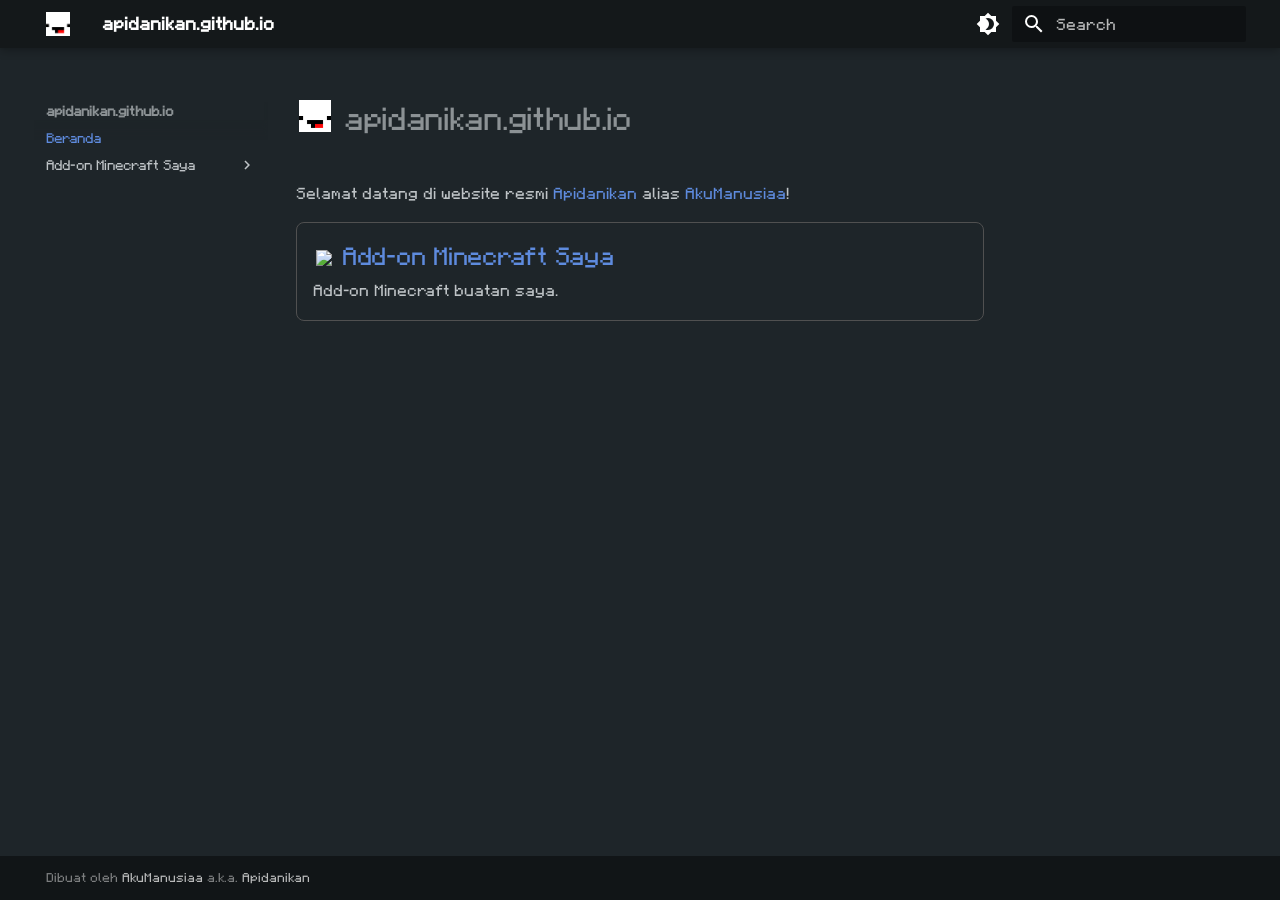
==== commit 4a140c49: "Deployed f6a5c19 with MkDocs version: 1.6.1" ====
--- a/index.html
+++ b/index.html
@@ -1,388 +1 @@
-
-<!doctype html>
-<html lang="en" class="no-js">
-  <head>
-    
-      <meta charset="utf-8">
-      <meta name="viewport" content="width=device-width,initial-scale=1">
-      
-      
-      
-        <link rel="canonical" href="https://apidanikan.github.io/">
-      
-      
-      
-        <link rel="next" href="add-on/">
-      
-      
-        
-      
-      
-      <link rel="icon" href="css/user.png">
-      <meta name="generator" content="mkdocs-1.6.1, mkdocs-material-9.8.0">
-    
-    
-      
-        <title>apidanikan.github.io</title>
-      
-    
-    
-      <link rel="stylesheet" href="assets/stylesheets/main.57a0d79d.min.css">
-      
-        
-        <link rel="stylesheet" href="assets/stylesheets/palette.fb2fffe2.min.css">
-      
-      
-
-
-    
-    
-      
-    
-    
-      
-        
-        
-        <link rel="preconnect" href="https://fonts.gstatic.com" crossorigin>
-        <link rel="stylesheet" href="https://fonts.googleapis.com/css?family=Roboto:300,300i,400,400i,700,700i%7CRoboto+Mono:400,400i,700,700i&display=fallback">
-        <style>:root{--md-text-font:"Roboto";--md-code-font:"Roboto Mono"}</style>
-      
-    
-    
-      <link rel="stylesheet" href="css/style.css">
-    
-    <script>__md_scope=new URL(".",location),__md_hash=e=>[...e].reduce(((e,_)=>(e<<5)-e+_.charCodeAt(0)),0),__md_get=(e,_=localStorage,t=__md_scope)=>JSON.parse(_.getItem(t.pathname+"."+e)),__md_set=(e,_,t=localStorage,a=__md_scope)=>{try{t.setItem(a.pathname+"."+e,JSON.stringify(_))}catch(e){}}</script>
-    
-      
-
-    
-    
-  </head>
-  
-  
-    
-    
-      
-    
-    
-    
-    
-    <body dir="ltr" data-md-color-scheme="slate" data-md-color-primary="black" data-md-color-accent="blue">
-  
-    
-    <input class="md-toggle" data-md-toggle="drawer" type="checkbox" id="__drawer" autocomplete="off">
-    <input class="md-toggle" data-md-toggle="search" type="checkbox" id="__search" autocomplete="off">
-    <label class="md-overlay" for="__drawer"></label>
-    <div data-md-component="skip">
-      
-        
-        <a href="#apidanikangithubio" class="md-skip">
-          Skip to content
-        </a>
-      
-    </div>
-    <div data-md-component="announce">
-      
-    </div>
-    
-    
-      
-
-  
-
-<header class="md-header md-header--shadow" data-md-component="header">
-  <nav class="md-header__inner md-grid" aria-label="Header">
-    <a href="." title="apidanikan.github.io" class="md-header__button md-logo" aria-label="apidanikan.github.io" data-md-component="logo">
-      
-  <img src="css/user.png" alt="logo">
-
-    </a>
-    <label class="md-header__button md-icon" for="__drawer">
-      
-      <svg xmlns="http://www.w3.org/2000/svg" viewBox="0 0 24 24"><path d="M3 6h18v2H3zm0 5h18v2H3zm0 5h18v2H3z"/></svg>
-    </label>
-    <div class="md-header__title" data-md-component="header-title">
-      <div class="md-header__ellipsis">
-        <div class="md-header__topic">
-          <span class="md-ellipsis">
-            apidanikan.github.io
-          </span>
-        </div>
-        <div class="md-header__topic" data-md-component="header-topic">
-          <span class="md-ellipsis">
-            
-              Beranda
-            
-          </span>
-        </div>
-      </div>
-    </div>
-    
-      
-        <form class="md-header__option" data-md-component="palette">
-  
-    
-    
-    
-    <input class="md-option" data-md-color-media="" data-md-color-scheme="slate" data-md-color-primary="black" data-md-color-accent="blue"  aria-label="Ganti ke mode terang"  type="radio" name="__palette" id="__palette_0">
-    
-      <label class="md-header__button md-icon" title="Ganti ke mode terang" for="__palette_1" hidden>
-        <svg xmlns="http://www.w3.org/2000/svg" viewBox="0 0 24 24"><path d="M12 18c-.89 0-1.74-.2-2.5-.55C11.56 16.5 13 14.42 13 12s-1.44-4.5-3.5-5.45C10.26 6.2 11.11 6 12 6a6 6 0 0 1 6 6 6 6 0 0 1-6 6m8-9.31V4h-4.69L12 .69 8.69 4H4v4.69L.69 12 4 15.31V20h4.69L12 23.31 15.31 20H20v-4.69L23.31 12z"/></svg>
-      </label>
-    
-  
-    
-    
-    
-    <input class="md-option" data-md-color-media="" data-md-color-scheme="default" data-md-color-primary="white" data-md-color-accent="blue"  aria-label="Ganti ke mode gelap"  type="radio" name="__palette" id="__palette_1">
-    
-      <label class="md-header__button md-icon" title="Ganti ke mode gelap" for="__palette_0" hidden>
-        <svg xmlns="http://www.w3.org/2000/svg" viewBox="0 0 24 24"><path d="M12 8a4 4 0 0 0-4 4 4 4 0 0 0 4 4 4 4 0 0 0 4-4 4 4 0 0 0-4-4m0 10a6 6 0 0 1-6-6 6 6 0 0 1 6-6 6 6 0 0 1 6 6 6 6 0 0 1-6 6m8-9.31V4h-4.69L12 .69 8.69 4H4v4.69L.69 12 4 15.31V20h4.69L12 23.31 15.31 20H20v-4.69L23.31 12z"/></svg>
-      </label>
-    
-  
-</form>
-      
-    
-    
-      <script>var palette=__md_get("__palette");if(palette&&palette.color){if("(prefers-color-scheme)"===palette.color.media){var media=matchMedia("(prefers-color-scheme: light)"),input=document.querySelector(media.matches?"[data-md-color-media='(prefers-color-scheme: light)']":"[data-md-color-media='(prefers-color-scheme: dark)']");palette.color.media=input.getAttribute("data-md-color-media"),palette.color.scheme=input.getAttribute("data-md-color-scheme"),palette.color.primary=input.getAttribute("data-md-color-primary"),palette.color.accent=input.getAttribute("data-md-color-accent")}for(var[key,value]of Object.entries(palette.color))document.body.setAttribute("data-md-color-"+key,value)}</script>
-    
-    
-    
-      
-      
-        <label class="md-header__button md-icon" for="__search">
-          
-          <svg xmlns="http://www.w3.org/2000/svg" viewBox="0 0 24 24"><path d="M9.5 3A6.5 6.5 0 0 1 16 9.5c0 1.61-.59 3.09-1.56 4.23l.27.27h.79l5 5-1.5 1.5-5-5v-.79l-.27-.27A6.52 6.52 0 0 1 9.5 16 6.5 6.5 0 0 1 3 9.5 6.5 6.5 0 0 1 9.5 3m0 2C7 5 5 7 5 9.5S7 14 9.5 14 14 12 14 9.5 12 5 9.5 5"/></svg>
-        </label>
-        <div class="md-search" data-md-component="search" role="dialog">
-  <label class="md-search__overlay" for="__search"></label>
-  <div class="md-search__inner" role="search">
-    <form class="md-search__form" name="search">
-      <input type="text" class="md-search__input" name="query" aria-label="Search" placeholder="Search" autocapitalize="off" autocorrect="off" autocomplete="off" spellcheck="false" data-md-component="search-query" required>
-      <label class="md-search__icon md-icon" for="__search">
-        
-        <svg xmlns="http://www.w3.org/2000/svg" viewBox="0 0 24 24"><path d="M9.5 3A6.5 6.5 0 0 1 16 9.5c0 1.61-.59 3.09-1.56 4.23l.27.27h.79l5 5-1.5 1.5-5-5v-.79l-.27-.27A6.52 6.52 0 0 1 9.5 16 6.5 6.5 0 0 1 3 9.5 6.5 6.5 0 0 1 9.5 3m0 2C7 5 5 7 5 9.5S7 14 9.5 14 14 12 14 9.5 12 5 9.5 5"/></svg>
-        
-        <svg xmlns="http://www.w3.org/2000/svg" viewBox="0 0 24 24"><path d="M20 11v2H8l5.5 5.5-1.42 1.42L4.16 12l7.92-7.92L13.5 5.5 8 11z"/></svg>
-      </label>
-      <nav class="md-search__options" aria-label="Search">
-        
-        <button type="reset" class="md-search__icon md-icon" title="Clear" aria-label="Clear" tabindex="-1">
-          
-          <svg xmlns="http://www.w3.org/2000/svg" viewBox="0 0 24 24"><path d="M19 6.41 17.59 5 12 10.59 6.41 5 5 6.41 10.59 12 5 17.59 6.41 19 12 13.41 17.59 19 19 17.59 13.41 12z"/></svg>
-        </button>
-      </nav>
-      
-        <div class="md-search__suggest" data-md-component="search-suggest"></div>
-      
-    </form>
-    <div class="md-search__output">
-      <div class="md-search__scrollwrap" tabindex="0" data-md-scrollfix>
-        <div class="md-search-result" data-md-component="search-result">
-          <div class="md-search-result__meta">
-            Initializing search
-          </div>
-          <ol class="md-search-result__list" role="presentation"></ol>
-        </div>
-      </div>
-    </div>
-  </div>
-</div>
-      
-    
-    
-  </nav>
-  
-</header>
-    
-    <div class="md-container" data-md-component="container">
-      
-      
-        
-          
-        
-      
-      <main class="md-main" data-md-component="main">
-        <div class="md-main__inner md-grid">
-          
-            
-              
-              <div class="md-sidebar md-sidebar--primary" data-md-component="sidebar" data-md-type="navigation" >
-                <div class="md-sidebar__scrollwrap">
-                  <div class="md-sidebar__inner">
-                    
-
-
-
-<nav class="md-nav md-nav--primary" aria-label="Navigation" data-md-level="0">
-  <label class="md-nav__title" for="__drawer">
-    <a href="." title="apidanikan.github.io" class="md-nav__button md-logo" aria-label="apidanikan.github.io" data-md-component="logo">
-      
-  <img src="css/user.png" alt="logo">
-
-    </a>
-    apidanikan.github.io
-  </label>
-  
-  <ul class="md-nav__list" data-md-scrollfix>
-    
-      
-      
-  
-  
-    
-  
-  
-  
-    <li class="md-nav__item md-nav__item--active">
-      
-      <input class="md-nav__toggle md-toggle" type="checkbox" id="__toc">
-      
-      
-        
-      
-      
-      <a href="." class="md-nav__link md-nav__link--active">
-        
-  
-  
-  <span class="md-ellipsis">
-    
-  
-    Beranda
-  
-
-    
-  </span>
-  
-  
-
-      </a>
-      
-    </li>
-  
-
-    
-      
-      
-  
-  
-  
-  
-    <li class="md-nav__item">
-      <a href="add-on/" class="md-nav__link">
-        
-  
-  
-  <span class="md-ellipsis">
-    
-  
-    Add-on Minecraft Saya
-  
-
-    
-  </span>
-  
-  
-
-      </a>
-    </li>
-  
-
-    
-  </ul>
-</nav>
-                  </div>
-                </div>
-              </div>
-            
-            
-              
-              <div class="md-sidebar md-sidebar--secondary" data-md-component="sidebar" data-md-type="toc" >
-                <div class="md-sidebar__scrollwrap">
-                  <div class="md-sidebar__inner">
-                    
-
-<nav class="md-nav md-nav--secondary" aria-label="Table of contents">
-  
-  
-  
-    
-  
-  
-</nav>
-                  </div>
-                </div>
-              </div>
-            
-          
-          
-            <div class="md-content" data-md-component="content">
-              
-              <article class="md-content__inner md-typeset">
-                
-                  
-
-
-
-<h1 id="apidanikangithubio"><img class="emoji" src="css/user.png" alt="logo"> apidanikan.github.io<a class="headerlink" href="#apidanikangithubio" title="Permanent link">&para;</a></h1>
-<p>Selamat datang di website resmi <a href="https://github.com/Apidanikan/">Apidanikan</a> alias <a href="https://github.com/Apidanikan/">AkuManusiaa</a>!</p>
-<div class="card">
-<h2><img class="emoji" src="https://minecraft.wiki/images/Diamond_Pickaxe_JE3_BE3.png?7409d"> <a href="add-on">Add-on Minecraft Saya</a></h2>
-Salah satu add-on Minecraft buatan saya.
-</div>
-
-
-
-
-
-
-
-
-
-
-
-
-                
-              </article>
-            </div>
-          
-          
-<script>var target=document.getElementById(location.hash.slice(1));target&&target.name&&(target.checked=target.name.startsWith("__tabbed_"))</script>
-        </div>
-        
-      </main>
-      
-        <footer class="md-footer">
-  
-  <div class="md-footer-meta md-typeset">
-    <div class="md-footer-meta__inner md-grid">
-      <div class="md-copyright">
-  
-  
-    Dibuat oleh <a href="https://github.com/Apidanikan">AkuManusiaa</a> a.k.a. <a href="https://github.com/Apidanikan">Apidanikan</a>
-  
-</div>
-      
-    </div>
-  </div>
-</footer>
-      
-    </div>
-    <div class="md-dialog" data-md-component="dialog">
-      <div class="md-dialog__inner md-typeset"></div>
-    </div>
-    
-    
-    
-      
-      
-      <script id="__config" type="application/json">{"annotate": null, "base": ".", "features": ["navigation.instant", "navigation.indexes", "search.suggest"], "search": "assets/javascripts/workers/search.a7633da7.min.js", "tags": null, "translations": {"clipboard.copied": "Copied to clipboard", "clipboard.copy": "Copy to clipboard", "search.result.more.one": "1 more on this page", "search.result.more.other": "# more on this page", "search.result.none": "No matching documents", "search.result.one": "1 matching document", "search.result.other": "# matching documents", "search.result.placeholder": "Type to start searching", "search.result.term.missing": "Missing", "select.version": "Select version"}, "version": null}</script>
-    
-    
-      <script src="assets/javascripts/bundle.c21346df.min.js"></script>
-      
-    
-  </body>
-</html>+<!doctype html><html lang=en class=no-js> <head><meta charset=utf-8><meta name=viewport content="width=device-width,initial-scale=1"><link href=https://apidanikan.github.io/ rel=canonical><link href=add-on/ rel=next><link rel=icon href=css/user.png><meta name=generator content="mkdocs-1.6.1, mkdocs-material-9.8.0"><title>apidanikan.github.io</title><link rel=stylesheet href=assets/stylesheets/main.57a0d79d.min.css><link rel=stylesheet href=assets/stylesheets/palette.fb2fffe2.min.css><link rel=preconnect href=https://fonts.gstatic.com crossorigin><link rel=stylesheet href="https://fonts.googleapis.com/css?family=Roboto:300,300i,400,400i,700,700i%7CRoboto+Mono:400,400i,700,700i&display=fallback"><style>:root{--md-text-font:"Roboto";--md-code-font:"Roboto Mono"}</style><link rel=stylesheet href=css/style.css><script>__md_scope=new URL(".",location),__md_hash=e=>[...e].reduce(((e,_)=>(e<<5)-e+_.charCodeAt(0)),0),__md_get=(e,_=localStorage,t=__md_scope)=>JSON.parse(_.getItem(t.pathname+"."+e)),__md_set=(e,_,t=localStorage,a=__md_scope)=>{try{t.setItem(a.pathname+"."+e,JSON.stringify(_))}catch(e){}}</script></head> <body dir=ltr data-md-color-scheme=slate data-md-color-primary=black data-md-color-accent=blue> <input class=md-toggle data-md-toggle=drawer type=checkbox id=__drawer autocomplete=off> <input class=md-toggle data-md-toggle=search type=checkbox id=__search autocomplete=off> <label class=md-overlay for=__drawer></label> <div data-md-component=skip> <a href=#apidanikangithubio class=md-skip> Skip to content </a> </div> <div data-md-component=announce> </div> <header class="md-header md-header--shadow" data-md-component=header> <nav class="md-header__inner md-grid" aria-label=Header> <a href=. title=apidanikan.github.io class="md-header__button md-logo" aria-label=apidanikan.github.io data-md-component=logo> <img src=css/user.png alt=logo> </a> <label class="md-header__button md-icon" for=__drawer> <svg xmlns=http://www.w3.org/2000/svg viewbox="0 0 24 24"><path d="M3 6h18v2H3zm0 5h18v2H3zm0 5h18v2H3z"/></svg> </label> <div class=md-header__title data-md-component=header-title> <div class=md-header__ellipsis> <div class=md-header__topic> <span class=md-ellipsis> apidanikan.github.io </span> </div> <div class=md-header__topic data-md-component=header-topic> <span class=md-ellipsis> Beranda </span> </div> </div> </div> <form class=md-header__option data-md-component=palette> <input class=md-option data-md-color-media data-md-color-scheme=slate data-md-color-primary=black data-md-color-accent=blue aria-label="Ganti ke mode terang" type=radio name=__palette id=__palette_0> <label class="md-header__button md-icon" title="Ganti ke mode terang" for=__palette_1 hidden> <svg xmlns=http://www.w3.org/2000/svg viewbox="0 0 24 24"><path d="M12 18c-.89 0-1.74-.2-2.5-.55C11.56 16.5 13 14.42 13 12s-1.44-4.5-3.5-5.45C10.26 6.2 11.11 6 12 6a6 6 0 0 1 6 6 6 6 0 0 1-6 6m8-9.31V4h-4.69L12 .69 8.69 4H4v4.69L.69 12 4 15.31V20h4.69L12 23.31 15.31 20H20v-4.69L23.31 12z"/></svg> </label> <input class=md-option data-md-color-media data-md-color-scheme=default data-md-color-primary=white data-md-color-accent=blue aria-label="Ganti ke mode gelap" type=radio name=__palette id=__palette_1> <label class="md-header__button md-icon" title="Ganti ke mode gelap" for=__palette_0 hidden> <svg xmlns=http://www.w3.org/2000/svg viewbox="0 0 24 24"><path d="M12 8a4 4 0 0 0-4 4 4 4 0 0 0 4 4 4 4 0 0 0 4-4 4 4 0 0 0-4-4m0 10a6 6 0 0 1-6-6 6 6 0 0 1 6-6 6 6 0 0 1 6 6 6 6 0 0 1-6 6m8-9.31V4h-4.69L12 .69 8.69 4H4v4.69L.69 12 4 15.31V20h4.69L12 23.31 15.31 20H20v-4.69L23.31 12z"/></svg> </label> </form> <script>var palette=__md_get("__palette");if(palette&&palette.color){if("(prefers-color-scheme)"===palette.color.media){var media=matchMedia("(prefers-color-scheme: light)"),input=document.querySelector(media.matches?"[data-md-color-media='(prefers-color-scheme: light)']":"[data-md-color-media='(prefers-color-scheme: dark)']");palette.color.media=input.getAttribute("data-md-color-media"),palette.color.scheme=input.getAttribute("data-md-color-scheme"),palette.color.primary=input.getAttribute("data-md-color-primary"),palette.color.accent=input.getAttribute("data-md-color-accent")}for(var[key,value]of Object.entries(palette.color))document.body.setAttribute("data-md-color-"+key,value)}</script> <label class="md-header__button md-icon" for=__search> <svg xmlns=http://www.w3.org/2000/svg viewbox="0 0 24 24"><path d="M9.5 3A6.5 6.5 0 0 1 16 9.5c0 1.61-.59 3.09-1.56 4.23l.27.27h.79l5 5-1.5 1.5-5-5v-.79l-.27-.27A6.52 6.52 0 0 1 9.5 16 6.5 6.5 0 0 1 3 9.5 6.5 6.5 0 0 1 9.5 3m0 2C7 5 5 7 5 9.5S7 14 9.5 14 14 12 14 9.5 12 5 9.5 5"/></svg> </label> <div class=md-search data-md-component=search role=dialog> <label class=md-search__overlay for=__search></label> <div class=md-search__inner role=search> <form class=md-search__form name=search> <input type=text class=md-search__input name=query aria-label=Search placeholder=Search autocapitalize=off autocorrect=off autocomplete=off spellcheck=false data-md-component=search-query required> <label class="md-search__icon md-icon" for=__search> <svg xmlns=http://www.w3.org/2000/svg viewbox="0 0 24 24"><path d="M9.5 3A6.5 6.5 0 0 1 16 9.5c0 1.61-.59 3.09-1.56 4.23l.27.27h.79l5 5-1.5 1.5-5-5v-.79l-.27-.27A6.52 6.52 0 0 1 9.5 16 6.5 6.5 0 0 1 3 9.5 6.5 6.5 0 0 1 9.5 3m0 2C7 5 5 7 5 9.5S7 14 9.5 14 14 12 14 9.5 12 5 9.5 5"/></svg> <svg xmlns=http://www.w3.org/2000/svg viewbox="0 0 24 24"><path d="M20 11v2H8l5.5 5.5-1.42 1.42L4.16 12l7.92-7.92L13.5 5.5 8 11z"/></svg> </label> <nav class=md-search__options aria-label=Search> <button type=reset class="md-search__icon md-icon" title=Clear aria-label=Clear tabindex=-1> <svg xmlns=http://www.w3.org/2000/svg viewbox="0 0 24 24"><path d="M19 6.41 17.59 5 12 10.59 6.41 5 5 6.41 10.59 12 5 17.59 6.41 19 12 13.41 17.59 19 19 17.59 13.41 12z"/></svg> </button> </nav> <div class=md-search__suggest data-md-component=search-suggest></div> </form> <div class=md-search__output> <div class=md-search__scrollwrap tabindex=0 data-md-scrollfix> <div class=md-search-result data-md-component=search-result> <div class=md-search-result__meta> Initializing search </div> <ol class=md-search-result__list role=presentation></ol> </div> </div> </div> </div> </div> </nav> </header> <div class=md-container data-md-component=container> <main class=md-main data-md-component=main> <div class="md-main__inner md-grid"> <div class="md-sidebar md-sidebar--primary" data-md-component=sidebar data-md-type=navigation> <div class=md-sidebar__scrollwrap> <div class=md-sidebar__inner> <nav class="md-nav md-nav--primary" aria-label=Navigation data-md-level=0> <label class=md-nav__title for=__drawer> <a href=. title=apidanikan.github.io class="md-nav__button md-logo" aria-label=apidanikan.github.io data-md-component=logo> <img src=css/user.png alt=logo> </a> apidanikan.github.io </label> <ul class=md-nav__list data-md-scrollfix> <li class="md-nav__item md-nav__item--active"> <input class="md-nav__toggle md-toggle" type=checkbox id=__toc> <a href=. class="md-nav__link md-nav__link--active"> <span class=md-ellipsis> Beranda </span> </a> </li> <li class="md-nav__item md-nav__item--nested"> <input class="md-nav__toggle md-toggle " type=checkbox id=__nav_2> <div class="md-nav__link md-nav__container"> <a href=add-on/ class="md-nav__link "> <span class=md-ellipsis> Add-on Minecraft Saya </span> </a> <label class="md-nav__link " for=__nav_2 id=__nav_2_label tabindex=0> <span class="md-nav__icon md-icon"></span> </label> </div> <nav class=md-nav data-md-level=1 aria-labelledby=__nav_2_label aria-expanded=false> <label class=md-nav__title for=__nav_2> <span class="md-nav__icon md-icon"></span> Add-on Minecraft Saya </label> <ul class=md-nav__list data-md-scrollfix> <li class=md-nav__item> <a href=add-on/car_bomb/ class=md-nav__link> <span class=md-ellipsis> Add-on Bom Mobil </span> </a> </li> <li class=md-nav__item> <a href=add-on/rocket/ class=md-nav__link> <span class=md-ellipsis> Add-on Rocket Launcher </span> </a> </li> </ul> </nav> </li> </ul> </nav> </div> </div> </div> <div class="md-sidebar md-sidebar--secondary" data-md-component=sidebar data-md-type=toc> <div class=md-sidebar__scrollwrap> <div class=md-sidebar__inner> <nav class="md-nav md-nav--secondary" aria-label="Table of contents"> </nav> </div> </div> </div> <div class=md-content data-md-component=content> <article class="md-content__inner md-typeset"> <h1 id=apidanikangithubio><img class=emoji src=css/user.png alt=logo> apidanikan.github.io<a class=headerlink data-preview href=#apidanikangithubio title="Permanent link">&para;</a></h1> <p>Selamat datang di website resmi <a href=https://github.com/Apidanikan/ >Apidanikan</a> alias <a href=https://github.com/Apidanikan/ >AkuManusiaa</a>!</p> <div class=card> <h2><img class=emoji src=https://minecraft.wiki/images/Diamond_Pickaxe_JE3_BE3.png?7409d> <a href=add-on>Add-on Minecraft Saya</a></h2> Add-on Minecraft buatan saya. </div> </article> </div> <script>var target=document.getElementById(location.hash.slice(1));target&&target.name&&(target.checked=target.name.startsWith("__tabbed_"))</script> </div> </main> <footer class=md-footer> <div class="md-footer-meta md-typeset"> <div class="md-footer-meta__inner md-grid"> <div class=md-copyright> Dibuat oleh <a href=https://github.com/Apidanikan>AkuManusiaa</a> a.k.a. <a href=https://github.com/Apidanikan>Apidanikan</a> </div> </div> </div> </footer> </div> <div class=md-dialog data-md-component=dialog> <div class="md-dialog__inner md-typeset"></div> </div> <script id=__config type=application/json>{"annotate": null, "base": ".", "features": ["navigation.instant", "navigation.indexes", "navigation.instant.prefetch", "search.suggest"], "search": "assets/javascripts/workers/search.a7633da7.min.js", "tags": null, "translations": {"clipboard.copied": "Copied to clipboard", "clipboard.copy": "Copy to clipboard", "search.result.more.one": "1 more on this page", "search.result.more.other": "# more on this page", "search.result.none": "No matching documents", "search.result.one": "1 matching document", "search.result.other": "# matching documents", "search.result.placeholder": "Type to start searching", "search.result.term.missing": "Missing", "select.version": "Select version"}, "version": null}</script> <script src=assets/javascripts/bundle.c21346df.min.js></script> </body> </html>
